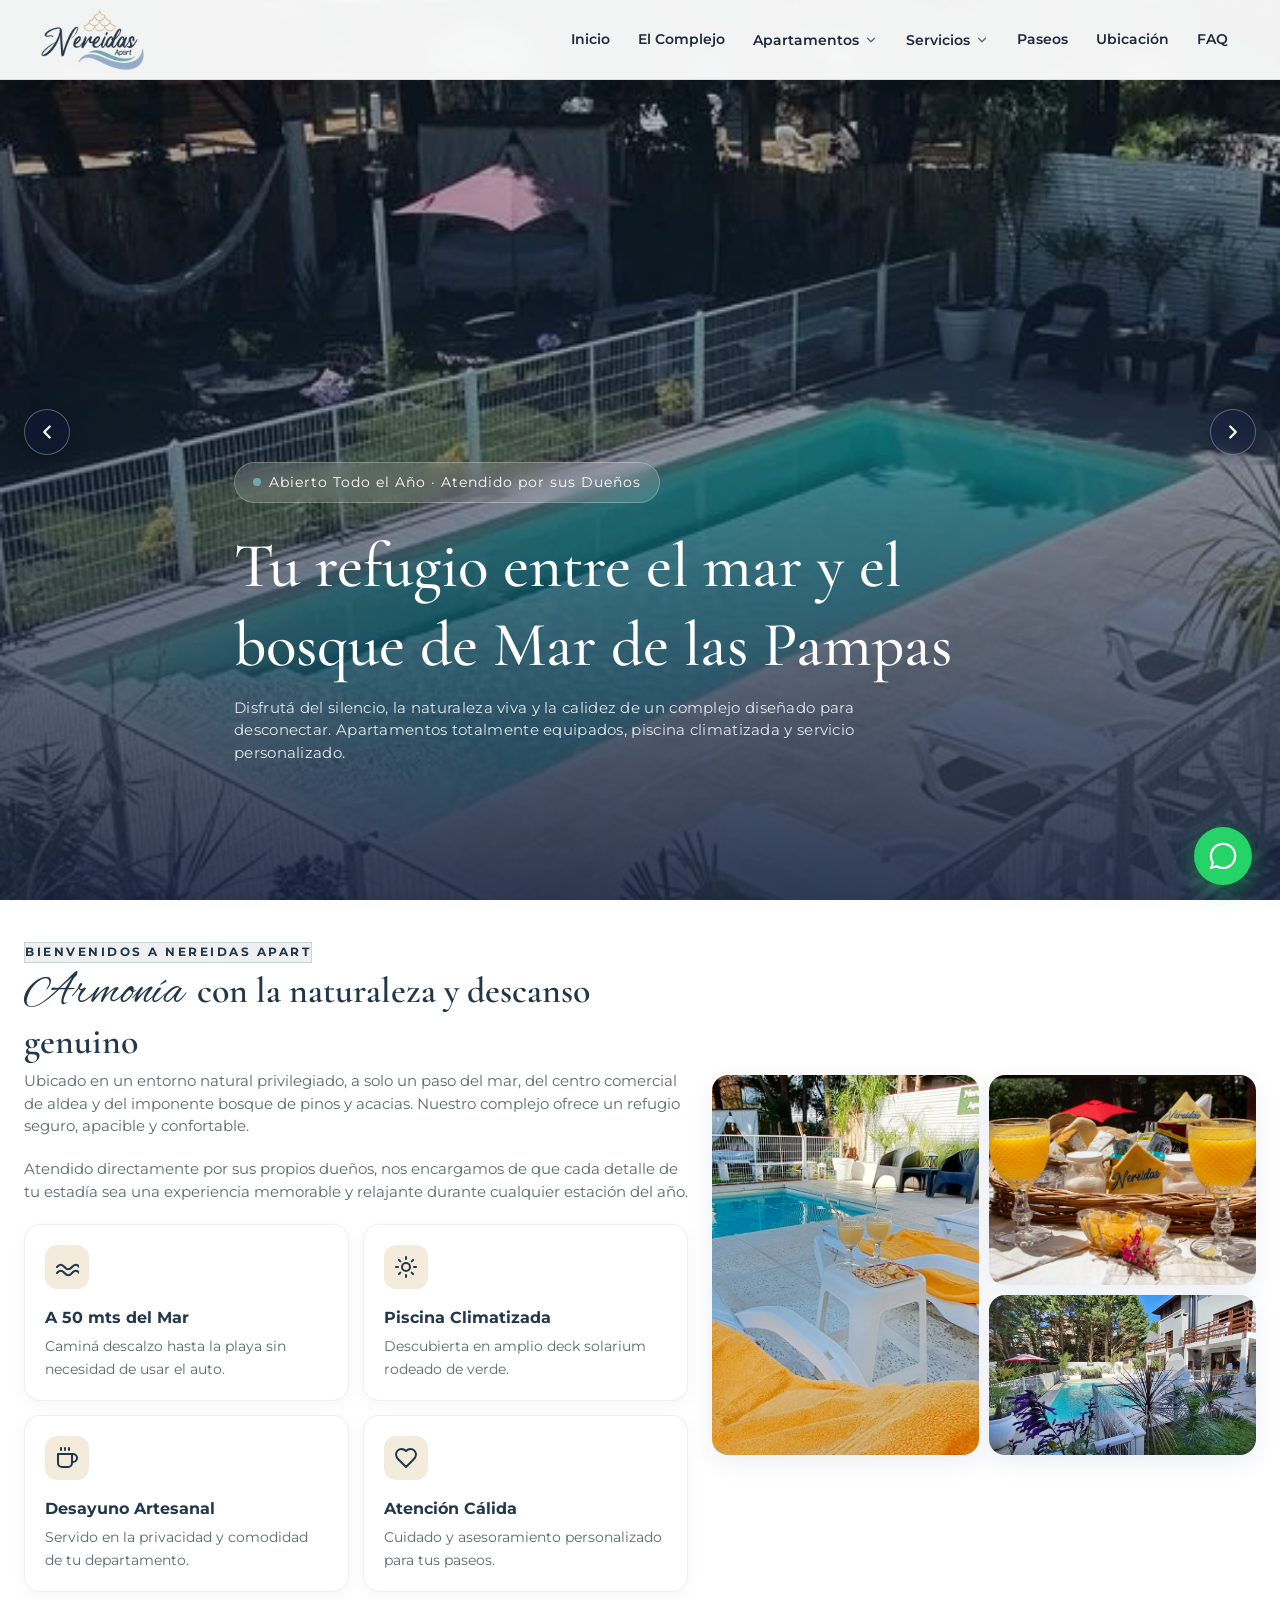
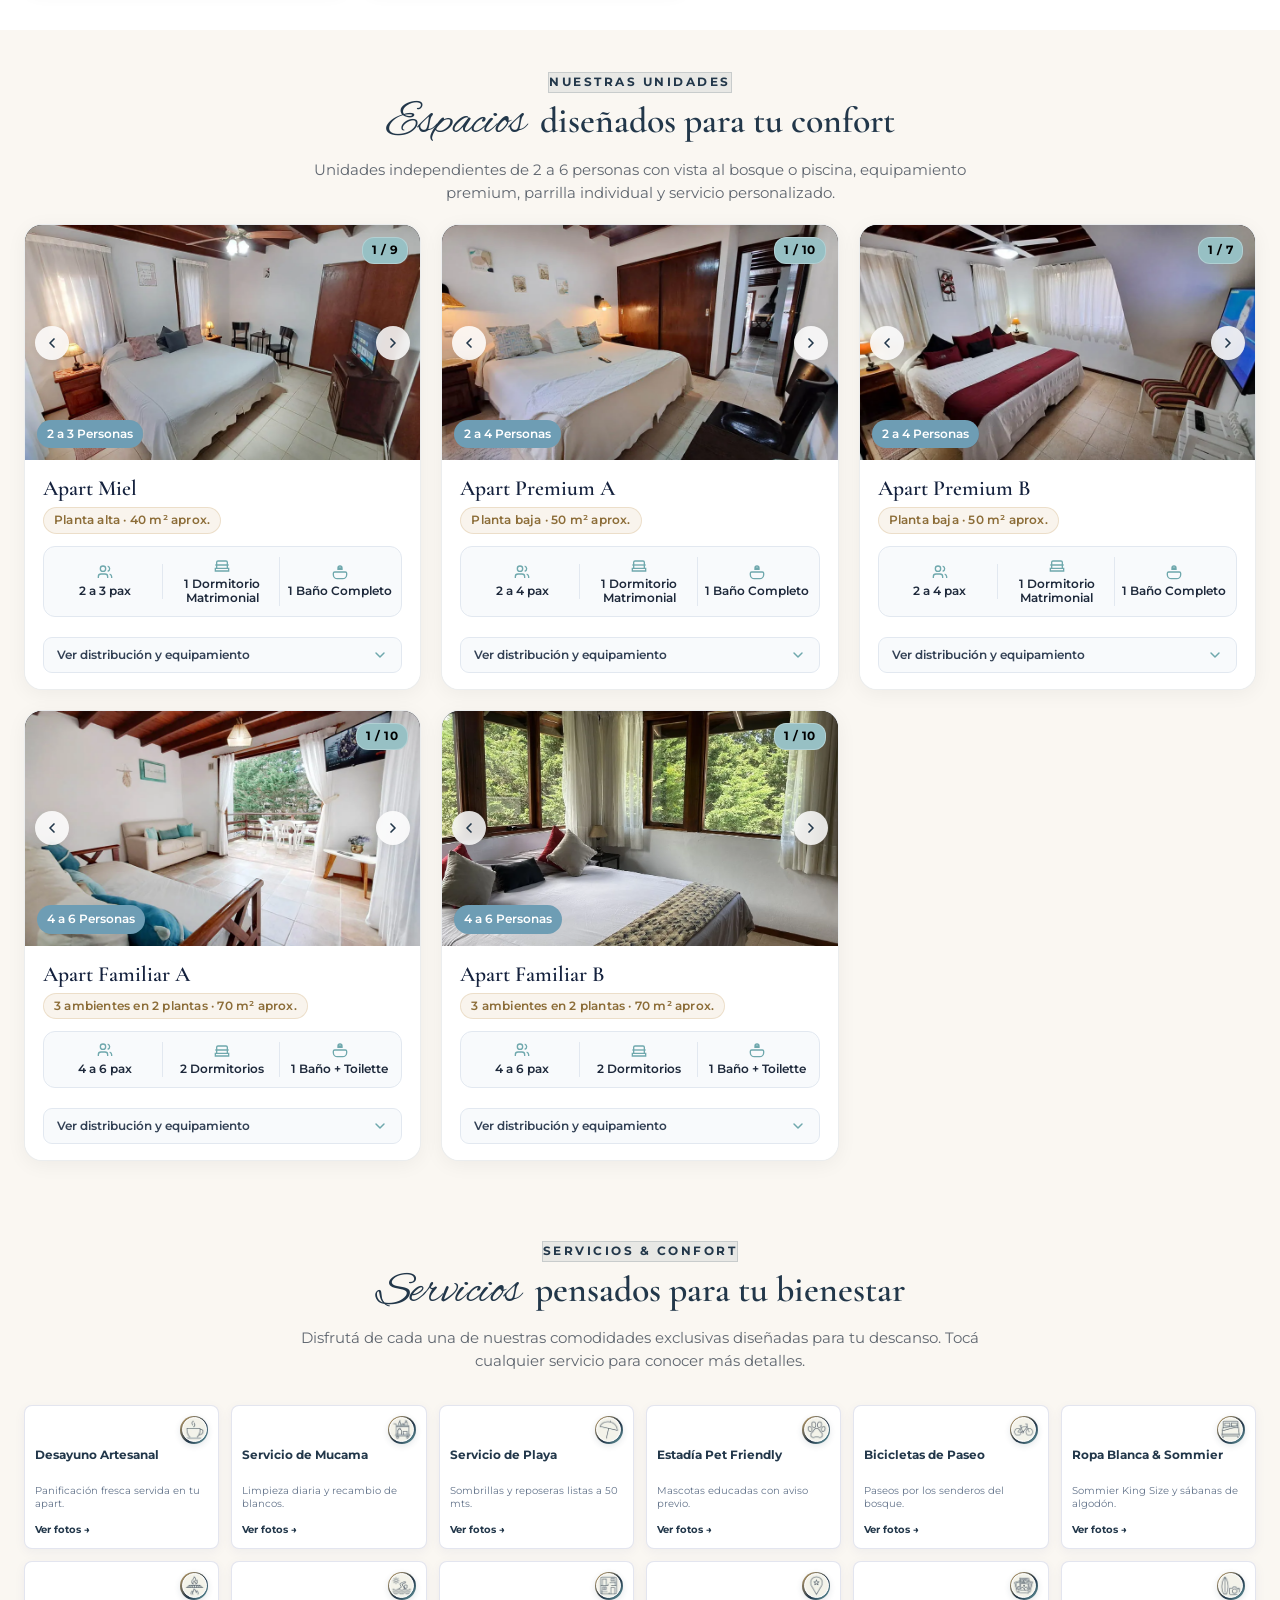
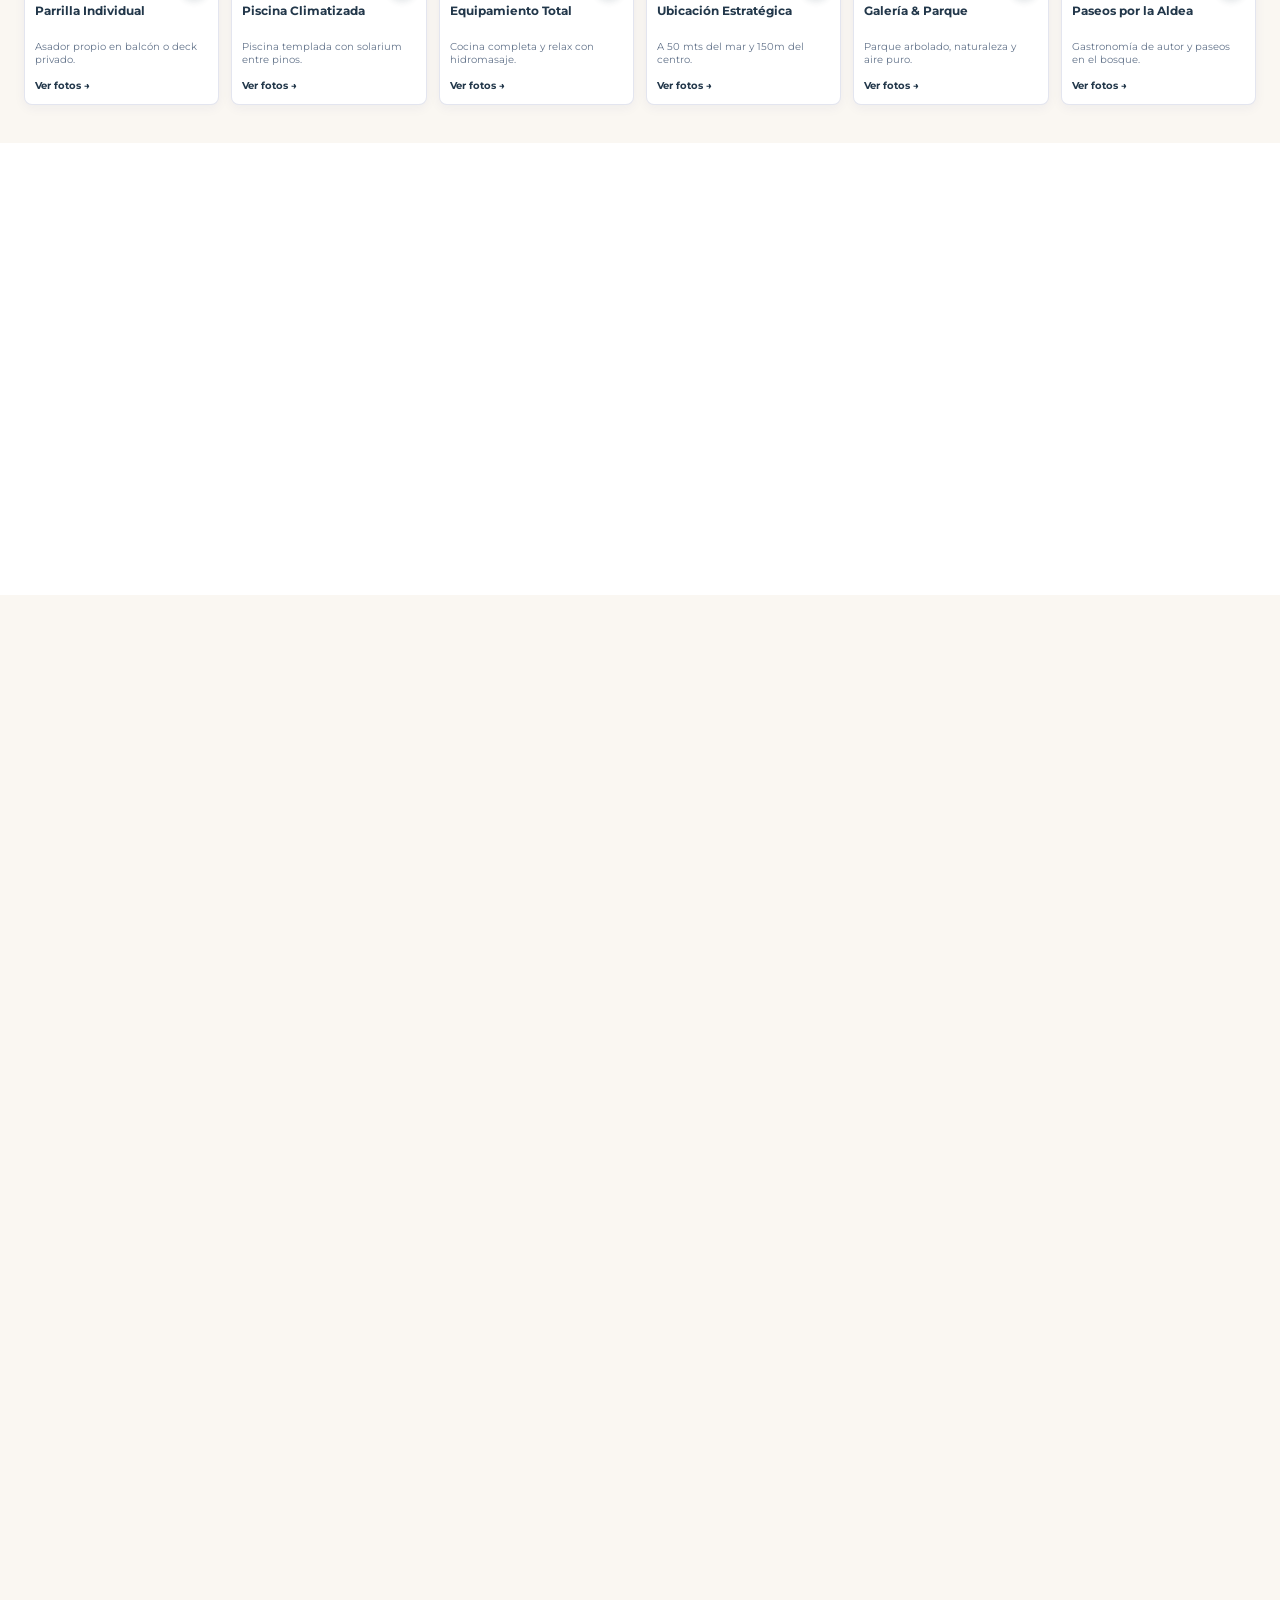
==== index.html @ 66c7343b "feat(hero-mobile): actualizar fotos del slideshow con formato vertical y optimizacion WebP" ====
<!DOCTYPE html>
<html lang="es">
<head>
  <meta charset="UTF-8">
  <meta name="viewport" content="width=device-width, initial-scale=1.0">
  <title>Apart Nereidas — Mar de las Pampas | Bosque, Mar y Relax</title>

  <!-- ═══════════════════════════════════════════════
       SEO TÉCNICO: Canónico & Metadatos Esenciales
       ═══════════════════════════════════════════════ -->
  <link rel="canonical" href="https://apartnereidas.com.ar/">
  <meta name="google-site-verification" content="86c2JOsQZBvdV1vpw8iyPt8wAIwJlJeixSM4OsrAaqk">
  <meta name="description" content="Apart Hotel Nereidas en Mar de las Pampas. 5 unidades boutique con piscina climatizada, desayuno incluido, servicio de playa y estacionamiento propio.">
  <meta name="keywords" content="Apart Nereidas, Mar de las Pampas, apart hotel, vacaciones costa atlántica, alojamiento Mar de las Pampas, piscina climatizada, bosque atlántico, apart boutique, cabañas Mar de las Pampas, apart hotel Buenos Aires, alquiler temporada, Villa Gesell, Pinamar">
  <meta name="robots" content="index, follow, max-image-preview:large, max-snippet:-1, max-video-preview:-1">
  <meta name="author" content="Apart Nereidas">
  <meta name="language" content="es">
  <meta name="revisit-after" content="7 days">
  <meta name="rating" content="general">

  <!-- ═══════════════════════════════════════════════
       GEO / LOCAL SEO: Geolocalización
       ═══════════════════════════════════════════════ -->
  <meta name="geo.region" content="AR-B">
  <meta name="geo.placename" content="Mar de las Pampas, Buenos Aires, Argentina">
  <meta name="geo.position" content="-37.3280622;-57.0206085">
  <meta name="ICBM" content="-37.3280622, -57.0206085">

  <!-- ═══════════════════════════════════════════════
       OPEN GRAPH: Redes Sociales & WhatsApp
       ═══════════════════════════════════════════════ -->
  <meta property="og:type" content="website">
  <meta property="og:locale" content="es_AR">
  <meta property="og:site_name" content="Apart Nereidas">
  <meta property="og:url" content="https://apartnereidas.com.ar/">
  <meta property="og:title" content="Apart Nereidas — Mar de las Pampas | Confort en el Bosque y Mar">
  <meta property="og:description" content="Apart Hotel Nereidas en Mar de las Pampas. 5 unidades boutique con piscina climatizada, desayuno incluido, servicio de playa y estacionamiento propio.">
  <meta property="og:image" content="https://apartnereidas.com.ar/img/og_preview.jpg?v=2">
  <meta property="og:image:secure_url" content="https://apartnereidas.com.ar/img/og_preview.jpg?v=2">
  <meta property="og:image:type" content="image/jpeg">
  <meta property="og:image:width" content="1200">
  <meta property="og:image:height" content="675">
  <meta property="og:image:alt" content="Apart Hotel Nereidas en Mar de las Pampas — 5 unidades boutique con piscina climatizada">
  <meta property="og:phone_number" content="+5492255415282">
  <meta property="og:street_address" content="El Chajá y Querandíes">
  <meta property="og:locality" content="Mar de las Pampas">
  <meta property="og:region" content="Buenos Aires">
  <meta property="og:country_name" content="Argentina">

  <!-- ═══════════════════════════════════════════════
       TWITTER CARDS
       ═══════════════════════════════════════════════ -->
  <meta name="twitter:card" content="summary_large_image">
  <meta name="twitter:site" content="@apartnereidas">
  <meta name="twitter:creator" content="@apartnereidas">
  <meta name="twitter:title" content="Apart Nereidas — Mar de las Pampas">
  <meta name="twitter:description" content="Apart Hotel Nereidas en Mar de las Pampas. 5 unidades boutique con piscina climatizada, desayuno incluido, servicio de playa y estacionamiento propio.">
  <meta name="twitter:image" content="https://apartnereidas.com.ar/img/og_preview.jpg?v=2">
  <meta name="twitter:image:alt" content="Apart Hotel Nereidas en Mar de las Pampas — 5 unidades boutique con piscina climatizada">

  <!-- ═══════════════════════════════════════════════
       FAVICON
       ═══════════════════════════════════════════════ -->
  <link rel="icon" type="image/png" sizes="32x32" href="favicon.png?v=2">
  <link rel="icon" type="image/png" sizes="16x16" href="favicon.png?v=2">
  <link rel="apple-touch-icon" sizes="180x180" href="apple-touch-icon.png?v=2">
  <link rel="shortcut icon" href="favicon.ico?v=2">
  <meta name="theme-color" content="#91ADC8">
  <meta name="msapplication-TileColor" content="#91ADC8">
  <meta name="msapplication-TileImage" content="favicon.png?v=2">

  <!-- ═══════════════════════════════════════════════
       SITEMAP
       ═══════════════════════════════════════════════ -->
  <link rel="sitemap" type="application/xml" href="/sitemap.xml">

  <!-- ═══════════════════════════════════════════════
       PRELOAD LCP: Imágenes críticas por viewport
       ═══════════════════════════════════════════════ -->
  <link rel="preload" as="image" href="nereidas_imagenes/Portada/01-mobile.webp" type="image/webp" fetchpriority="high" media="(max-width: 768px)">
  <link rel="preload" as="image" href="nereidas_imagenes/Portada/01.webp" type="image/webp" fetchpriority="high" media="(min-width: 769px)">

  <!-- ═══════════════════════════════════════════════
       GOOGLE FONTS: Carga asíncrona ultraliviana (pesos esenciales)
       ═══════════════════════════════════════════════ -->
  <link rel="preconnect" href="https://fonts.googleapis.com">
  <link rel="preconnect" href="https://fonts.gstatic.com" crossorigin>
  <link rel="stylesheet" href="https://fonts.googleapis.com/css2?family=Alex+Brush&family=Cormorant+Garamond:wght@600;700&family=Montserrat:wght@400;600;700&display=swap" media="print" onload="this.media='all'">
  <noscript>
    <link rel="stylesheet" href="https://fonts.googleapis.com/css2?family=Alex+Brush&family=Cormorant+Garamond:wght@600;700&family=Montserrat:wght@400;600;700&display=swap">
  </noscript>

  <!-- ═══════════════════════════════════════════════
       CSS PRINCIPAL
       ═══════════════════════════════════════════════ -->
  <link rel="stylesheet" href="css/modern.css?v=6.9">

  <!-- ═══════════════════════════════════════════════
       SCHEMA.ORG JSON-LD #1 — LodgingBusiness (Completo)
       GEO Optimization: entidades ricas para IA
       ═══════════════════════════════════════════════ -->
  <script type="application/ld+json">
  {
    "@context": "https://schema.org",
    "@type": ["LodgingBusiness", "LocalBusiness"],
    "@id": "https://apartnereidas.com.ar/#lodging",
    "name": "Apart Nereidas",
    "alternateName": "Apart Hotel Nereidas Mar de las Pampas",
    "description": "Apart Hotel Nereidas en Mar de las Pampas. 5 unidades boutique con piscina climatizada, desayuno incluido, servicio de playa y estacionamiento propio.",
    "url": "https://apartnereidas.com.ar/",
    "logo": "https://apartnereidas.com.ar/logo-opt.png",
    "image": [
      "https://apartnereidas.com.ar/img/link_preview.jpg",
      "https://apartnereidas.com.ar/nereidas_imagenes/Portada/01.jpg"
    ],
    "telephone": "+54922554152820",
    "priceRange": "$$",
    "currenciesAccepted": "ARS",
    "paymentAccepted": "Efectivo, Transferencia bancaria, Mercado Pago",
    "petsAllowed": true,
    "smokingAllowed": false,
    "numberOfRooms": 5,
    "checkinTime": "T15:00",
    "checkoutTime": "T10:00",
    "starRating": {
      "@type": "Rating",
      "ratingValue": "3"
    },
    "brand": {
      "@type": "Brand",
      "name": "Apart Nereidas"
    },
    "address": {
      "@type": "PostalAddress",
      "streetAddress": "El Chajá y Querandíes",
      "addressLocality": "Mar de las Pampas",
      "addressRegion": "Buenos Aires",
      "postalCode": "B7160",
      "addressCountry": "AR"
    },
    "geo": {
      "@type": "GeoCoordinates",
      "latitude": -37.3280622,
      "longitude": -57.0206085
    },
    "hasMap": "https://maps.app.goo.gl/agkrR1yuJtyzSXsP6",
    "sameAs": [
      "https://maps.app.goo.gl/agkrR1yuJtyzSXsP6",
      "https://www.instagram.com/nereidasapart",
      "https://wa.me/5492255415282"
    ],
    "tourBookingPage": "https://wa.me/5492255415282",
    "openingHoursSpecification": [
      {
        "@type": "OpeningHoursSpecification",
        "dayOfWeek": [
          "Monday", "Tuesday", "Wednesday", "Thursday",
          "Friday", "Saturday", "Sunday"
        ],
        "opens": "08:00",
        "closes": "21:00"
      }
    ],
    "amenityFeature": [
      { "@type": "LocationFeatureSpecification", "name": "Piscina climatizada", "value": true },
      { "@type": "LocationFeatureSpecification", "name": "Desayuno incluido", "value": true },
      { "@type": "LocationFeatureSpecification", "name": "Servicio de playa con reposeras y sombrillas", "value": true },
      { "@type": "LocationFeatureSpecification", "name": "Wi-Fi de alta velocidad", "value": true },
      { "@type": "LocationFeatureSpecification", "name": "Parrilla individual por unidad", "value": true },
      { "@type": "LocationFeatureSpecification", "name": "Estacionamiento propio gratuito", "value": true },
      { "@type": "LocationFeatureSpecification", "name": "Alquiler de bicicletas", "value": true },
      { "@type": "LocationFeatureSpecification", "name": "Ropa de blanco incluida", "value": true },
      { "@type": "LocationFeatureSpecification", "name": "Mascotas permitidas bajo consulta", "value": true },
      { "@type": "LocationFeatureSpecification", "name": "Atendido por sus dueños", "value": true },
      { "@type": "LocationFeatureSpecification", "name": "Abierto todo el año", "value": true }
    ],
    "containsPlace": [
      {
        "@type": "Accommodation",
        "name": "Unidad Apart Nereidas",
        "description": "Unidad boutique completamente equipada con cocina, living, dormitorio y parrilla individual. Incluye desayuno y ropa de blanco.",
        "numberOfRooms": 1,
        "petsAllowed": true,
        "amenityFeature": [
          { "@type": "LocationFeatureSpecification", "name": "Cocina equipada", "value": true },
          { "@type": "LocationFeatureSpecification", "name": "Parrilla individual", "value": true },
          { "@type": "LocationFeatureSpecification", "name": "Ropa de blanco incluida", "value": true },
          { "@type": "LocationFeatureSpecification", "name": "Wi-Fi", "value": true }
        ]
      }
    ],
    "location": {
      "@type": "Place",
      "name": "Mar de las Pampas",
      "description": "Localidad balnearia de la costa atlántica bonaerense, ubicada entre Villa Gesell y Mar Azul, famosa por su bosque atlántico, dunas y playas tranquilas.",
      "geo": {
        "@type": "GeoCoordinates",
        "latitude": -37.327,
        "longitude": -57.018
      },
      "containedInPlace": {
        "@type": "AdministrativeArea",
        "name": "Partido de Villa Gesell",
        "containedInPlace": {
          "@type": "AdministrativeArea",
          "name": "Provincia de Buenos Aires",
          "containedInPlace": {
            "@type": "Country",
            "name": "Argentina"
          }
        }
      }
    }
  }
  </script>

  <!-- ═══════════════════════════════════════════════
       SCHEMA.ORG JSON-LD #2 — FAQPage
       GEO Optimization: preguntas reales de turistas argentinos
       ═══════════════════════════════════════════════ -->
  <script type="application/ld+json">
  {
    "@context": "https://schema.org",
    "@type": "FAQPage",
    "mainEntity": [
      {
        "@type": "Question",
        "name": "¿Dónde está ubicado Apart Nereidas?",
        "acceptedAnswer": {
          "@type": "Answer",
          "text": "Apart Nereidas está ubicado en El Chajá y Querandíes, en Mar de las Pampas, Buenos Aires, Argentina (CP B7160). Se encuentra a solo 100 metros del mar, rodeado del bosque atlántico característico de la zona. Mar de las Pampas está a aproximadamente 370 km de Buenos Aires, entre Villa Gesell y Mar Azul sobre la costa atlántica bonaerense."
        }
      },
      {
        "@type": "Question",
        "name": "¿Apart Nereidas tiene piscina climatizada?",
        "acceptedAnswer": {
          "@type": "Answer",
          "text": "Sí, Apart Nereidas cuenta con piscina climatizada disponible para todos los huéspedes. Al estar climatizada, puede usarse durante todo el año, incluso en temporada baja, lo que la convierte en una de las principales ventajas del complejo frente a otros alojamientos de Mar de las Pampas."
        }
      },
      {
        "@type": "Question",
        "name": "¿Se aceptan mascotas en Apart Nereidas?",
        "acceptedAnswer": {
          "@type": "Answer",
          "text": "Sí, Apart Nereidas acepta mascotas bajo consulta previa. Se recomienda avisar al momento de la reserva para verificar disponibilidad y condiciones. Contáctenos por WhatsApp al +54 9 2255 41-5282 para coordinar la estadía con su mascota."
        }
      },
      {
        "@type": "Question",
        "name": "¿Cómo se reserva en Apart Nereidas?",
        "acceptedAnswer": {
          "@type": "Answer",
          "text": "Podés reservar directamente por WhatsApp al +54 9 2255 41-5282. Al tratarse de un apart hotel atendido por sus propios dueños, la reserva es personalizada y directa, sin intermediarios. Habitualmente se solicita una seña para confirmar la reserva, con el saldo a abonar al momento del check-in."
        }
      },
      {
        "@type": "Question",
        "name": "¿Apart Nereidas está abierto todo el año?",
        "acceptedAnswer": {
          "@type": "Answer",
          "text": "Sí, Apart Nereidas permanece abierto durante todo el año. Tanto en temporada alta de verano (diciembre a marzo) como en temporada baja, ofrecemos disponibilidad completa con todos los servicios incluidos, lo que lo convierte en una opción ideal para escapadas de fin de semana largo, Semana Santa o vacaciones de invierno."
        }
      },
      {
        "@type": "Question",
        "name": "¿Qué incluye la tarifa en Apart Nereidas?",
        "acceptedAnswer": {
          "@type": "Answer",
          "text": "La tarifa incluye: desayuno diario para todos los huéspedes, uso de la piscina climatizada, servicio de playa con reposeras y sombrillas (a 100m), estacionamiento propio, ropa de blanco (sábanas y toallas), Wi-Fi de alta velocidad y parrilla individual por unidad. Los departamentos están completamente equipados con cocina para que puedas preparar tus propias comidas."
        }
      },
      {
        "@type": "Question",
        "name": "¿Cuál es el horario de check-in y check-out en Apart Nereidas?",
        "acceptedAnswer": {
          "@type": "Answer",
          "text": "El check-in en Apart Nereidas es a partir de las 15:00 hs. El check-out es hasta las 10:00 hs. Para horarios especiales o early check-in/late check-out, consultar disponibilidad directamente con los propietarios por WhatsApp al +54 9 2255 41-5282."
        }
      },
      {
        "@type": "Question",
        "name": "¿Qué actividades se pueden hacer cerca de Apart Nereidas?",
        "acceptedAnswer": {
          "@type": "Answer",
          "text": "Mar de las Pampas ofrece una amplia variedad de actividades: caminatas por senderos del bosque atlántico, paseos en bicicleta (disponibles en alquiler en el apart), surf y actividades de playa, visitas a las localidades vecinas de Villa Gesell, Mar Azul y Pinamar. También hay restaurantes, bares y opciones de spa en la zona. El apart ofrece servicio de playa a solo 100 metros con reposeras y sombrillas incluidas."
        }
      }
    ]
  }
  </script>

  <!-- ═══════════════════════════════════════════════
       SCHEMA.ORG JSON-LD #3 — WebSite con SearchAction
       ═══════════════════════════════════════════════ -->
  <script type="application/ld+json">
  {
    "@context": "https://schema.org",
    "@type": "WebSite",
    "@id": "https://apartnereidas.com.ar/#website",
    "name": "Apart Nereidas",
    "url": "https://apartnereidas.com.ar/",
    "description": "Sitio oficial de Apart Nereidas, apart hotel boutique en Mar de las Pampas, Costa Atlántica Bonaerense, Argentina.",
    "inLanguage": "es-AR",
    "publisher": {
      "@type": "Organization",
      "name": "Apart Nereidas",
      "url": "https://apartnereidas.com.ar/",
      "logo": {
        "@type": "ImageObject",
        "url": "https://apartnereidas.com.ar/logo-opt.png",
        "width": 300,
        "height": 100
      },
      "contactPoint": {
        "@type": "ContactPoint",
        "telephone": "+54922554152820",
        "contactType": "reservations",
        "availableLanguage": "Spanish",
        "contactOption": "TollFree",
        "areaServed": "AR"
      }
    }
  }
  </script>

  <!-- ═══════════════════════════════════════════════
       SCHEMA.ORG JSON-LD #4 — BreadcrumbList
       ═══════════════════════════════════════════════ -->
  <script type="application/ld+json">
  {
    "@context": "https://schema.org",
    "@type": "BreadcrumbList",
    "itemListElement": [
      {
        "@type": "ListItem",
        "position": 1,
        "name": "Inicio",
        "item": "https://apartnereidas.com.ar/"
      },
      {
        "@type": "ListItem",
        "position": 2,
        "name": "Mar de las Pampas",
        "item": "https://apartnereidas.com.ar/#ubicacion"
      },
      {
        "@type": "ListItem",
        "position": 3,
        "name": "Apart Nereidas",
        "item": "https://apartnereidas.com.ar/#apart"
      }
    ]
  }
  </script>
</head>
<body>

  <!-- Marco General Desktop -->
  <div class="site-wrapper">

    <!-- ======================================================================
         HEADER Y NAVEGACIÓN PRINCIPAL
         ====================================================================== -->
    <header class="header pxnav-nereidas" role="banner" id="mainHeader">
      <div class="pxnav__inner">
        
        <!-- Logos Duales (Iso vs Full) -->
        <div class="pxnav__logo-group">
          <a href="#inicio" class="pxnav__logo" aria-label="Apart Nereidas - Inicio">
            <div class="pxnav__logo--iso" title="Apart Nereidas">N</div>
            <picture class="pxnav__logo--full">
              <source srcset="logo.webp" type="image/webp">
              <img src="logo-opt.png" alt="Apart Nereidas" width="105" height="64" style="height: 64px; max-height: 64px; width: auto; object-fit: contain;">
            </picture>
          </a>
        </div>

        <!-- Desktop Nav con Labels Duales y Chevrons -->
        <nav class="pxnav__nav" role="navigation" aria-label="Navegación principal">
          <a href="#inicio" class="pxnav__item" onclick="if(window.closeAllPxDrops) window.closeAllPxDrops();">
            <span class="pxnav__lab-l">Inicio</span>
          </a>

          <a href="#concepto" class="pxnav__item" onclick="if(window.closeAllPxDrops) window.closeAllPxDrops();">
            <span class="pxnav__lab-l">El Complejo</span>
            <span class="pxnav__lab-s">Complejo</span>
          </a>

          <!-- Botón Desplegable 1: Apartamentos -->
          <button type="button" class="pxnav__item pxnav__item--btn" data-pxnav-menu="apartamentos" aria-expanded="false" aria-haspopup="true">
            <span class="pxnav__lab-l">Apartamentos</span>
            <span class="pxnav__lab-s">Aparts</span>
            <svg class="pxnav__chev" viewBox="0 0 24 24" fill="none" stroke="currentColor" stroke-width="2.2" stroke-linecap="round" stroke-linejoin="round" aria-hidden="true"><path d="m6 9 6 6 6-6"/></svg>
          </button>

          <!-- Botón Desplegable 2: Servicios -->
          <button type="button" class="pxnav__item pxnav__item--btn" data-pxnav-menu="servicios" aria-expanded="false" aria-haspopup="true">
            <span class="pxnav__lab-l">Servicios</span>
            <span class="pxnav__lab-s">Servicios</span>
            <svg class="pxnav__chev" viewBox="0 0 24 24" fill="none" stroke="currentColor" stroke-width="2.2" stroke-linecap="round" stroke-linejoin="round" aria-hidden="true"><path d="m6 9 6 6 6-6"/></svg>
          </button>

          <a href="#atracciones" class="pxnav__item" onclick="if(window.closeAllPxDrops) window.closeAllPxDrops();">
            <span class="pxnav__lab-l">Paseos</span>
          </a>

          <a href="#ubicacion" class="pxnav__item" onclick="if(window.closeAllPxDrops) window.closeAllPxDrops();">
            <span class="pxnav__lab-l">Ubicación</span>
          </a>

          <a href="#faq" class="pxnav__item" onclick="if(window.closeAllPxDrops) window.closeAllPxDrops();">
            <span class="pxnav__lab-l">FAQ</span>
          </a>
        </nav>



        <!-- Mobile Toggle Button -->
        <button class="mobile-toggle pxnav__burger" aria-label="Abrir menú de navegación" aria-expanded="false" aria-controls="mobile-drawer">
          <span></span>
          <span></span>
          <span></span>
        </button>

      </div>

      <!-- Megamenús Desplegables Flotantes -->
      <div class="pxnav-drops" id="pxNavDrops">
        
        <!-- Panel 1: Apartamentos (Fichas de las 5 Unidades Disponibles) -->
        <div class="pxnav-drop" data-pxnav-panel="apartamentos">
          <div class="pxpanel">
            
            <div class="pxunits-wrap">
              <div class="pxunits-header">
                <span class="pxunits-title">Nuestras 5 Unidades Disponibles</span>
                <span class="pxunits-badge-count">5 Unidades Exclusivas</span>
              </div>

              <!-- Grilla de las 5 Unidades -->
              <div class="pxunits-grid">
                
                <!-- 1. Apart Miel -->
                <a href="#apartamentos" class="pxunit-card" onclick="if(window.closeAllPxDrops) window.closeAllPxDrops();">
                  <div class="pxunit-thumb">
                    <img src="nereidas_imagenes/Apart_Miel/08_1725739803_66dcb31be0abd-thumb.webp" alt="Apart Miel" loading="lazy" width="200" height="135">
                    <span class="pxunit-capacity">2 Personas</span>
                  </div>
                  <div class="pxunit-body">
                    <span class="pxunit-ttl">Apart Miel</span>
                    <span class="pxunit-features">Suite Romántica · Sommier King · Hidromasaje · Deck privado.</span>
                    <span class="pxunit-link">Ver ficha →</span>
                  </div>
                </a>

                <!-- 2. Apart Premium A -->
                <a href="#apartamentos" class="pxunit-card" onclick="if(window.closeAllPxDrops) window.closeAllPxDrops();">
                  <div class="pxunit-thumb">
                    <img src="nereidas_imagenes/Apart_Premium_A/06_1725739862_66dcb356ccee8-thumb.webp" alt="Apart Premium A" loading="lazy" width="200" height="135">
                    <span class="pxunit-capacity">2 a 4 Pax</span>
                  </div>
                  <div class="pxunit-body">
                    <span class="pxunit-ttl">Apart Premium A</span>
                    <span class="pxunit-features">Balcón Terraza con Parrilla · Vista al Bosque · Sommier Queen.</span>
                    <span class="pxunit-link">Ver ficha →</span>
                  </div>
                </a>

                <!-- 3. Apart Premium B -->
                <a href="#apartamentos" class="pxunit-card" onclick="if(window.closeAllPxDrops) window.closeAllPxDrops();">
                  <div class="pxunit-thumb">
                    <img src="nereidas_imagenes/Apart_Premium_B/b4adeece-a0d2-4ea7-8a0e-034e719cb86f_1726508996_66e86fc43031c-thumb.webp" alt="Apart Premium B" loading="lazy" width="200" height="135">
                    <span class="pxunit-capacity">2 a 4 Pax</span>
                  </div>
                  <div class="pxunit-body">
                    <span class="pxunit-ttl">Apart Premium B</span>
                    <span class="pxunit-features">Ambientes luminosos · Deck individual · Hidromasaje · Confort.</span>
                    <span class="pxunit-link">Ver ficha →</span>
                  </div>
                </a>

                <!-- 4. Apart Familiar A -->
                <a href="#apartamentos" class="pxunit-card" onclick="if(window.closeAllPxDrops) window.closeAllPxDrops();">
                  <div class="pxunit-thumb">
                    <img src="nereidas_imagenes/Apart_Familiar_A/07_1725894759_66df10678a510-thumb.webp" alt="Apart Familiar A" loading="lazy" width="200" height="135">
                    <span class="pxunit-capacity">4 a 6 Pax</span>
                  </div>
                  <div class="pxunit-body">
                    <span class="pxunit-ttl">Apart Familiar A</span>
                    <span class="pxunit-features">2 Plantas · Parrilla individual · 2 Baños completos · Amplio living.</span>
                    <span class="pxunit-link">Ver ficha →</span>
                  </div>
                </a>

                <!-- 5. Apart Familiar B -->
                <a href="#apartamentos" class="pxunit-card" onclick="if(window.closeAllPxDrops) window.closeAllPxDrops();">
                  <div class="pxunit-thumb">
                    <img src="nereidas_imagenes/Apart_Familiar_B/IMG_7826_1725926090_66df8aca69952-thumb.webp" alt="Apart Familiar B" loading="lazy" width="200" height="135">
                    <span class="pxunit-capacity">4 a 6 Pax</span>
                  </div>
                  <div class="pxunit-body">
                    <span class="pxunit-ttl">Apart Familiar B</span>
                    <span class="pxunit-features">Gran unidad familiar · Parque integrado · Parrilla propia · Confort.</span>
                    <span class="pxunit-link">Ver ficha →</span>
                  </div>
                </a>

              </div>
            </div>

            <!-- Fin Grilla de Unidades -->
          </div>
        </div>

                <!-- Panel 2: Servicios (8 Fichas por Fila - Sin Fotos en Tarjetas - Clic Abre Pop-up con Fotos) -->
        <div class="pxnav-drop" data-pxnav-panel="servicios">
          <div class="pxpanel">
            
            <div class="pxservices-wrap">
              <div class="pxservices-header">
                <div style="display: flex; align-items: center; gap: 10px;">
                  <span class="pxservices-title">Servicios &amp; Experiencias</span>
                  <span class="pxservices-badge-count">12 Servicios Exclusivos</span>
                </div>
                <a href="#servicios" class="pxband__go" onclick="if(window.closeAllPxDrops) window.closeAllPxDrops();" style="display: inline-flex; align-items: center; gap: 4px; font-size: 0.72rem; font-weight: 700; color: var(--turquesa-dark); text-decoration: none;">
                  Ver sección en web ↓
                </a>
              </div>

                            <!-- Grilla de 8 Fichas por Fila (2 Filas x 8 Columnas, con Iconos Miniatura de la Sección) -->
              <div class="pxservices-grid">
                <!-- 1. Desayuno Artesanal -->
                <a href="#servicios" class="pxservice-card" onclick="if(window.closeAllPxDrops) window.closeAllPxDrops(); if(typeof openWebStory==='function') openWebStory(0);" title="Ver fotos de Desayuno Artesanal">
                  <div class="pxservice-card-head">
                    <div class="pxservice-mini-ring">
                      <div class="pxservice-mini-avatar">
                        <img src="img/highlights/01_desayuno.webp" alt="Desayuno Artesanal" width="28" height="28" loading="lazy">
                      </div>
                    </div>
                  </div>
                  <div class="pxservice-body">
                    <span class="pxservice-ttl">Desayuno Artesanal</span>
                    <span class="pxservice-desc">Panificación fresca servida en tu apart.</span>
                    <span class="pxservice-link">Ver fotos →</span>
                  </div>
                </a>

                <!-- 2. Servicio de Mucama -->
                <a href="#servicios" class="pxservice-card" onclick="if(window.closeAllPxDrops) window.closeAllPxDrops(); if(typeof openWebStory==='function') openWebStory(1);" title="Ver fotos de Servicio de Mucama">
                  <div class="pxservice-card-head">
                    <div class="pxservice-mini-ring">
                      <div class="pxservice-mini-avatar">
                        <img src="img/highlights/03_limpieza.webp" alt="Servicio de Mucama" width="28" height="28" loading="lazy">
                      </div>
                    </div>
                  </div>
                  <div class="pxservice-body">
                    <span class="pxservice-ttl">Servicio de Mucama</span>
                    <span class="pxservice-desc">Limpieza diaria y recambio de blancos.</span>
                    <span class="pxservice-link">Ver fotos →</span>
                  </div>
                </a>

                <!-- 3. Servicio de Playa -->
                <a href="#servicios" class="pxservice-card" onclick="if(window.closeAllPxDrops) window.closeAllPxDrops(); if(typeof openWebStory==='function') openWebStory(2);" title="Ver fotos de Servicio de Playa">
                  <div class="pxservice-card-head">
                    <div class="pxservice-mini-ring">
                      <div class="pxservice-mini-avatar">
                        <img src="img/highlights/04_sombrillas.webp" alt="Servicio de Playa" width="28" height="28" loading="lazy">
                      </div>
                    </div>
                  </div>
                  <div class="pxservice-body">
                    <span class="pxservice-ttl">Servicio de Playa</span>
                    <span class="pxservice-desc">Sombrillas y reposeras listas a 50 mts.</span>
                    <span class="pxservice-link">Ver fotos →</span>
                  </div>
                </a>

                <!-- 4. Estadía Pet Friendly -->
                <a href="#servicios" class="pxservice-card" onclick="if(window.closeAllPxDrops) window.closeAllPxDrops(); if(typeof openWebStory==='function') openWebStory(3);" title="Ver fotos de Estadía Pet Friendly">
                  <div class="pxservice-card-head">
                    <div class="pxservice-mini-ring">
                      <div class="pxservice-mini-avatar">
                        <img src="img/highlights/05_mascotas.webp" alt="Estadía Pet Friendly" width="28" height="28" loading="lazy">
                      </div>
                    </div>
                  </div>
                  <div class="pxservice-body">
                    <span class="pxservice-ttl">Estadía Pet Friendly</span>
                    <span class="pxservice-desc">Mascotas educadas con aviso previo.</span>
                    <span class="pxservice-link">Ver fotos →</span>
                  </div>
                </a>

                <!-- 5. Bicicletas de Paseo -->
                <a href="#servicios" class="pxservice-card" onclick="if(window.closeAllPxDrops) window.closeAllPxDrops(); if(typeof openWebStory==='function') openWebStory(4);" title="Ver fotos de Bicicletas de Paseo">
                  <div class="pxservice-card-head">
                    <div class="pxservice-mini-ring">
                      <div class="pxservice-mini-avatar">
                        <img src="img/highlights/06_bicicletas.webp" alt="Bicicletas de Paseo" width="28" height="28" loading="lazy">
                      </div>
                    </div>
                  </div>
                  <div class="pxservice-body">
                    <span class="pxservice-ttl">Bicicletas de Paseo</span>
                    <span class="pxservice-desc">Paseos por los senderos del bosque.</span>
                    <span class="pxservice-link">Ver fotos →</span>
                  </div>
                </a>

                <!-- 6. Ropa Blanca & Sommier -->
                <a href="#servicios" class="pxservice-card" onclick="if(window.closeAllPxDrops) window.closeAllPxDrops(); if(typeof openWebStory==='function') openWebStory(5);" title="Ver fotos de Ropa Blanca & Sommier">
                  <div class="pxservice-card-head">
                    <div class="pxservice-mini-ring">
                      <div class="pxservice-mini-avatar">
                        <img src="img/highlights/07_ropa_de_cama.webp" alt="Ropa Blanca & Sommier" width="28" height="28" loading="lazy">
                      </div>
                    </div>
                  </div>
                  <div class="pxservice-body">
                    <span class="pxservice-ttl">Ropa Blanca & Sommier</span>
                    <span class="pxservice-desc">Sommier King Size y sábanas de algodón.</span>
                    <span class="pxservice-link">Ver fotos →</span>
                  </div>
                </a>

                <!-- 7. Parrilla Individual -->
                <a href="#servicios" class="pxservice-card" onclick="if(window.closeAllPxDrops) window.closeAllPxDrops(); if(typeof openWebStory==='function') openWebStory(6);" title="Ver fotos de Parrilla Individual">
                  <div class="pxservice-card-head">
                    <div class="pxservice-mini-ring">
                      <div class="pxservice-mini-avatar">
                        <img src="img/highlights/08_parrilla.webp" alt="Parrilla Individual" width="28" height="28" loading="lazy">
                      </div>
                    </div>
                  </div>
                  <div class="pxservice-body">
                    <span class="pxservice-ttl">Parrilla Individual</span>
                    <span class="pxservice-desc">Asador propio en balcón o deck privado.</span>
                    <span class="pxservice-link">Ver fotos →</span>
                  </div>
                </a>

                <!-- 8. Piscina Climatizada -->
                <a href="#servicios" class="pxservice-card" onclick="if(window.closeAllPxDrops) window.closeAllPxDrops(); if(typeof openWebStory==='function') openWebStory(7);" title="Ver fotos de Piscina Climatizada">
                  <div class="pxservice-card-head">
                    <div class="pxservice-mini-ring">
                      <div class="pxservice-mini-avatar">
                        <img src="img/highlights/09_piscina.webp" alt="Piscina Climatizada" width="28" height="28" loading="lazy">
                      </div>
                    </div>
                  </div>
                  <div class="pxservice-body">
                    <span class="pxservice-ttl">Piscina Climatizada</span>
                    <span class="pxservice-desc">Piscina templada con solarium entre pinos.</span>
                    <span class="pxservice-link">Ver fotos →</span>
                  </div>
                </a>

                <!-- 9. Equipamiento Total -->
                <a href="#servicios" class="pxservice-card" onclick="if(window.closeAllPxDrops) window.closeAllPxDrops(); if(typeof openWebStory==='function') openWebStory(8);" title="Ver fotos de Equipamiento Total">
                  <div class="pxservice-card-head">
                    <div class="pxservice-mini-ring">
                      <div class="pxservice-mini-avatar">
                        <img src="img/highlights/10_habitaciones.webp" alt="Equipamiento Total" width="28" height="28" loading="lazy">
                      </div>
                    </div>
                  </div>
                  <div class="pxservice-body">
                    <span class="pxservice-ttl">Equipamiento Total</span>
                    <span class="pxservice-desc">Cocina completa y relax con hidromasaje.</span>
                    <span class="pxservice-link">Ver fotos →</span>
                  </div>
                </a>

                <!-- 10. Ubicación Estratégica -->
                <a href="#servicios" class="pxservice-card" onclick="if(window.closeAllPxDrops) window.closeAllPxDrops(); if(typeof openWebStory==='function') openWebStory(9);" title="Ver fotos de Ubicación Estratégica">
                  <div class="pxservice-card-head">
                    <div class="pxservice-mini-ring">
                      <div class="pxservice-mini-avatar">
                        <img src="img/highlights/11_ubicacion.webp" alt="Ubicación Estratégica" width="28" height="28" loading="lazy">
                      </div>
                    </div>
                  </div>
                  <div class="pxservice-body">
                    <span class="pxservice-ttl">Ubicación Estratégica</span>
                    <span class="pxservice-desc">A 50 mts del mar y 150m del centro.</span>
                    <span class="pxservice-link">Ver fotos →</span>
                  </div>
                </a>

                <!-- 11. Galería & Parque -->
                <a href="#servicios" class="pxservice-card" onclick="if(window.closeAllPxDrops) window.closeAllPxDrops(); if(typeof openWebStory==='function') openWebStory(10);" title="Ver fotos de Galería & Parque">
                  <div class="pxservice-card-head">
                    <div class="pxservice-mini-ring">
                      <div class="pxservice-mini-avatar">
                        <img src="img/highlights/12_galeria.webp" alt="Galería & Parque" width="28" height="28" loading="lazy">
                      </div>
                    </div>
                  </div>
                  <div class="pxservice-body">
                    <span class="pxservice-ttl">Galería & Parque</span>
                    <span class="pxservice-desc">Parque arbolado, naturaleza y aire puro.</span>
                    <span class="pxservice-link">Ver fotos →</span>
                  </div>
                </a>

                <!-- 12. Paseos por la Aldea -->
                <a href="#servicios" class="pxservice-card" onclick="if(window.closeAllPxDrops) window.closeAllPxDrops(); if(typeof openWebStory==='function') openWebStory(11);" title="Ver fotos de Paseos por la Aldea">
                  <div class="pxservice-card-head">
                    <div class="pxservice-mini-ring">
                      <div class="pxservice-mini-avatar">
                        <img src="img/highlights/15_actividades.webp" alt="Paseos por la Aldea" width="28" height="28" loading="lazy">
                      </div>
                    </div>
                  </div>
                  <div class="pxservice-body">
                    <span class="pxservice-ttl">Paseos por la Aldea</span>
                    <span class="pxservice-desc">Gastronomía de autor y paseos en el bosque.</span>
                    <span class="pxservice-link">Ver fotos →</span>
                  </div>
                </a>
              </div>

          </div>
        </div>
      </div>
    </header>

    <!-- Mobile Drawer Menu (Offcanvas en #22374A) -->
    <div class="mobile-backdrop" aria-hidden="true"></div>
    <aside class="mobile-drawer" id="mobile-drawer" aria-label="Menú móvil">
      <div>
        <div class="drawer-header">
          <picture>
            <source srcset="img/logo_drawer.webp?v=6.8" type="image/webp">
            <img src="img/logo_drawer-opt.png?v=6.8" alt="Apart Nereidas" class="drawer-logo-img" width="168" height="100" loading="lazy">
          </picture>
          <button class="drawer-close" aria-label="Cerrar menú">&times;</button>
        </div>

        <nav class="drawer-menu">
          <a href="#inicio">Inicio</a>
          <a href="#concepto">El Complejo</a>
          <a href="#apartamentos">Apartamentos</a>
          <a href="#servicios">Servicios</a>
          <a href="#atracciones">Paseos</a>
          <a href="#ubicacion">Ubicación</a>
          <a href="#faq">FAQ</a>
        </nav>

      </div>

      <div class="drawer-footer">
        <div class="drawer-social-row" aria-label="Canales de contacto y redes sociales">
          <a href="https://wa.me/5492255415282?text=Hola%20Apart%20Nereidas,%20quisiera%20consultar%20por%20disponibilidad" target="_blank" rel="noopener" class="drawer-social-btn btn-wa" aria-label="WhatsApp Oficial de Apart Nereidas" title="WhatsApp">
            <svg viewBox="0 0 24 24" width="22" height="22" fill="currentColor"><path d="M12.04 2C6.58 2 2.13 6.45 2.13 11.91C2.13 13.66 2.59 15.36 3.45 16.86L2.05 22L7.3 20.62C8.75 21.41 10.38 21.83 12.04 21.83C17.5 21.83 21.95 17.38 21.95 11.92C21.95 9.27 20.92 6.78 19.05 4.91C17.18 3.03 14.69 2 12.04 2M12.05 3.67C14.25 3.67 16.31 4.53 17.87 6.09C19.42 7.65 20.28 9.72 20.28 11.92C20.28 16.46 16.58 20.15 12.04 20.15C10.56 20.15 9.11 19.76 7.85 19L7.55 18.83L4.43 19.65L5.26 16.61L5.06 16.29C4.24 15 3.8 13.47 3.8 11.91C3.81 7.37 7.5 3.67 12.05 3.67Z"/></svg>
          </a>
          <a href="https://www.facebook.com/Nereidaspampas/" target="_blank" rel="noopener noreferrer" class="drawer-social-btn btn-fb" aria-label="Facebook Oficial de Apart Nereidas" title="Facebook">
            <svg viewBox="0 0 24 24" width="22" height="22" fill="currentColor"><path d="M22 12c0-5.52-4.48-10-10-10S2 6.48 2 12c0 4.84 3.44 8.87 8 9.8V15H8v-3h2V9.5C10 7.57 11.57 6 13.5 6H16v3h-2c-.55 0-1 .45-1 1v2h3v3h-3v6.95C18.05 21.45 22 17.19 22 12Z"/></svg>
          </a>
          <a href="https://www.instagram.com/nereidasapart" target="_blank" rel="noopener noreferrer" class="drawer-social-btn btn-ig" aria-label="Instagram Oficial de Apart Nereidas" title="Instagram">
            <svg viewBox="0 0 24 24" width="22" height="22" fill="currentColor"><path d="M12 2.163c3.204 0 3.584.012 4.85.07 3.252.148 4.771 1.691 4.919 4.919.058 1.265.069 1.645.069 4.849 0 3.205-.012 3.584-.069 4.849-.149 3.225-1.664 4.771-4.919 4.919-1.266.058-1.644.07-4.85.07-3.204 0-3.584-.012-4.849-.07-3.26-.149-4.771-1.699-4.919-4.92-.058-1.265-.07-1.644-.07-4.849 0-3.204.013-3.583.07-4.849.149-3.227 1.664-4.771 4.919-4.919 1.266-.057 1.645-.069 4.849-.069zm0-2.163c-3.259 0-3.667.014-4.947.072-4.358.2-6.78 2.618-6.98 6.98-.059 1.281-.073 1.689-.073 4.948 0 3.259.014 3.668.072 4.948.2 4.358 2.618 6.78 6.98 6.98 1.281.058 1.689.072 4.948.072 3.259 0 3.668-.014 4.948-.072 4.354-.2 6.782-2.618 6.979-6.98.059-1.28.073-1.689.073-4.948 0-3.259-.014-3.667-.072-4.947-.196-4.354-2.617-6.78-6.979-6.98-1.281-.059-1.69-.073-4.949-.073zm0 5.838c-3.403 0-6.162 2.759-6.162 6.162s2.759 6.163 6.162 6.163 6.162-2.759 6.162-6.163c0-3.403-2.759-6.162-6.162-6.162zm0 10.162c-2.209 0-4-1.79-4-4 0-2.209 1.791-4 4-4s4 1.791 4 4c0 2.21-1.791 4-4 4zm6.406-11.845c-.796 0-1.441.645-1.441 1.44s.645 1.44 1.441 1.44c.795 0 1.439-.645 1.439-1.44s-.644-1.44-1.439-1.44z"/></svg>
          </a>
          <a href="mailto:info@apartnereidas.com.ar" class="drawer-social-btn btn-mail" aria-label="Enviar correo electrónico a info@apartnereidas.com.ar" title="Email">
            <svg viewBox="0 0 24 24" width="22" height="22" fill="none" stroke="currentColor" stroke-width="2" stroke-linecap="round" stroke-linejoin="round"><rect width="20" height="16" x="2" y="4" rx="2"/><path d="m22 7-8.97 5.7a1.94 1.94 0 0 1-2.06 0L2 7"/></svg>
          </a>
        </div>
        <p class="drawer-location">Mar de las Pampas, Buenos Aires</p>
      </div>
    </aside>

    <main>

      
      <section class="hero" id="inicio">
        
        <!-- Slideshow con 5 Fotos del Complejo (Auto-slide cada 5s) -->
        <div class="hero-slideshow" id="hero-slideshow">
          <div class="hero-slide active" data-slide-index="0">
            <picture>
              <source media="(max-width: 768px)" srcset="nereidas_imagenes/Portada/01-mobile.webp?v=7.1" type="image/webp">
              <source srcset="nereidas_imagenes/Portada/01.webp?v=6.9" type="image/webp">
              <img src="nereidas_imagenes/Portada/01.webp?v=6.9" alt="Apart Nereidas Mar de las Pampas 1" fetchpriority="high" loading="eager" width="1600" height="900">
            </picture>
          </div>
          <div class="hero-slide" data-slide-index="1">
            <picture>
              <source media="(max-width: 768px)" data-srcset="nereidas_imagenes/Portada/02-mobile.webp" type="image/webp">
              <source data-srcset="nereidas_imagenes/Portada/02.webp" type="image/webp">
              <img data-src="nereidas_imagenes/Portada/02.webp" alt="Apart Nereidas Mar de las Pampas 2" width="1600" height="900">
            </picture>
          </div>
          <div class="hero-slide" data-slide-index="2">
            <picture>
              <source media="(max-width: 768px)" data-srcset="nereidas_imagenes/Portada/03-mobile.webp" type="image/webp">
              <source data-srcset="nereidas_imagenes/Portada/03.webp" type="image/webp">
              <img data-src="nereidas_imagenes/Portada/03.webp" alt="Apart Nereidas Mar de las Pampas 3" width="1600" height="900">
            </picture>
          </div>
          <div class="hero-slide" data-slide-index="3">
            <picture>
              <source media="(max-width: 768px)" data-srcset="nereidas_imagenes/Portada/04-mobile.webp" type="image/webp">
              <source data-srcset="nereidas_imagenes/Portada/04.webp" type="image/webp">
              <img data-src="nereidas_imagenes/Portada/04.webp" alt="Apart Nereidas Mar de las Pampas 4" width="1600" height="900">
            </picture>
          </div>
          <div class="hero-slide" data-slide-index="4">
            <picture>
              <source media="(max-width: 768px)" data-srcset="nereidas_imagenes/Portada/05-mobile.webp" type="image/webp">
              <source data-srcset="nereidas_imagenes/Portada/05.webp" type="image/webp">
              <img data-src="nereidas_imagenes/Portada/05.webp" alt="Apart Nereidas Mar de las Pampas 5" width="1600" height="900">
            </picture>
          </div>
          <div class="hero-slide" data-slide-index="5">
            <picture>
              <source media="(max-width: 768px)" data-srcset="nereidas_imagenes/Portada/06-mobile.webp" type="image/webp">
              <source data-srcset="nereidas_imagenes/Portada/06.webp" type="image/webp">
              <img data-src="nereidas_imagenes/Portada/06.webp" alt="Apart Nereidas Mar de las Pampas 6" width="1600" height="900">
            </picture>
          </div>
          <div class="hero-overlay-gradient"></div>
        </div>

        <!-- Flechas de Navegación del Hero Slideshow -->
        <button type="button" class="hero-arrow hero-arrow-prev" onclick="prevHeroSlide()" aria-label="Foto anterior del complejo">
          <svg viewBox="0 0 24 24" width="22" height="22" fill="none" stroke="currentColor" stroke-width="2.5" stroke-linecap="round" stroke-linejoin="round"><polyline points="15 18 9 12 15 6"></polyline></svg>
        </button>
        <button type="button" class="hero-arrow hero-arrow-next" onclick="nextHeroSlide()" aria-label="Foto siguiente del complejo">
          <svg viewBox="0 0 24 24" width="22" height="22" fill="none" stroke="currentColor" stroke-width="2.5" stroke-linecap="round" stroke-linejoin="round"><polyline points="9 18 15 12 9 6"></polyline></svg>
        </button>


        <!-- Contenido del Hero en el 50% inferior (Margen Inferior) -->
        <div class="container hero-content">
          <div class="hero-badge">
            <span class="dot"></span>
            <span>Abierto Todo el Año · Atendido por sus Dueños</span>
          </div>

          <h1 class="hero-title">
            Tu refugio entre el mar y el bosque de Mar de las Pampas
          </h1>

          <h2 class="hero-desc">
            Disfrutá del silencio, la naturaleza viva y la calidez de un complejo diseñado para desconectar. Apartamentos totalmente equipados, piscina climatizada y servicio personalizado.
          </h2>
        </div>
      </section>

      <!-- ======================================================================
           1. CONCEPTO / EL COMPLEJO (#concepto) CON FOTOS REALES
           ====================================================================== -->
      <section class="section" id="concepto" style="background-color: var(--blanco);">
        <div class="container">
          <div class="concept-grid">
            
            <div>
              <span class="section-tag">Bienvenidos a Nereidas Apart</span>
              <h2 class="section-title script-accent">
                <span>Armonía</span> con la naturaleza y descanso genuino
              </h2>
              <p class="section-desc" style="margin-bottom: 24px;">
                Ubicado en un entorno natural privilegiado, a solo un paso del mar, del centro comercial de aldea y del imponente bosque de pinos y acacias. Nuestro complejo ofrece un refugio seguro, apacible y confortable.
              </p>
              <p class="section-desc" style="margin-bottom: 28px;">
                Atendido directamente por sus propios dueños, nos encargamos de que cada detalle de tu estadía sea una experiencia memorable y relajante durante cualquier estación del año.
              </p>

              <div class="concept-highlights">
                <div class="highlight-card">
                  <div class="highlight-icon">
                    <!-- SVG Icon: Ola / Mar -->
                    <svg viewBox="0 0 24 24" fill="none" stroke-width="2" stroke-linecap="round" stroke-linejoin="round"><path d="M2 12c2.5-3 5-3 7.5 0s5 3 7.5 0 5-3 7.5 0"></path><path d="M2 18c2.5-3 5-3 7.5 0s5 3 7.5 0 5-3 7.5 0"></path></svg>
                  </div>
                  <div class="highlight-text">
                    <h4>A 50 mts del Mar</h4>
                    <p>Caminá descalzo hasta la playa sin necesidad de usar el auto.</p>
                  </div>
                </div>

                <div class="highlight-card">
                  <div class="highlight-icon">
                    <!-- SVG Icon: Solarium / Piscina -->
                    <svg viewBox="0 0 24 24" fill="none" stroke-width="2" stroke-linecap="round" stroke-linejoin="round"><circle cx="12" cy="12" r="4"></circle><path d="M12 2v2"></path><path d="M12 20v2"></path><path d="m4.93 4.93 1.41 1.41"></path><path d="m17.66 17.66 1.41 1.41"></path><path d="M2 12h2"></path><path d="M20 12h2"></path><path d="m6.34 17.66-1.41 1.41"></path><path d="m19.07 4.93-1.41 1.41"></path></svg>
                  </div>
                  <div class="highlight-text">
                    <h4>Piscina Climatizada</h4>
                    <p>Descubierta en amplio deck solarium rodeado de verde.</p>
                  </div>
                </div>

                <div class="highlight-card">
                  <div class="highlight-icon">
                    <!-- SVG Icon: Café / Desayuno -->
                    <svg viewBox="0 0 24 24" fill="none" stroke-width="2" stroke-linecap="round" stroke-linejoin="round"><path d="M17 8h1a4 4 0 1 1 0 8h-1"></path><path d="M3 8h14v9a4 4 0 0 1-4 4H7a4 4 0 0 1-4-4Z"></path><line x1="6" y1="2" x2="6" y2="4"></line><line x1="10" y1="2" x2="10" y2="4"></line><line x1="14" y1="2" x2="14" y2="4"></line></svg>
                  </div>
                  <div class="highlight-text">
                    <h4>Desayuno Artesanal</h4>
                    <p>Servido en la privacidad y comodidad de tu departamento.</p>
                  </div>
                </div>

                <div class="highlight-card">
                  <div class="highlight-icon">
                    <!-- SVG Icon: Corazón / Atención Dueños -->
                    <svg viewBox="0 0 24 24" fill="none" stroke-width="2" stroke-linecap="round" stroke-linejoin="round"><path d="M19 14c1.49-1.46 3-3.21 3-5.5A5.5 5.5 0 0 0 16.5 3c-1.76 0-3 .5-4.5 2-1.5-1.5-2.74-2-4.5-2A5.5 5.5 0 0 0 2 8.5c0 2.3 1.5 4.05 3 5.5l7 7Z"></path></svg>
                  </div>
                  <div class="highlight-text">
                    <h4>Atención Cálida</h4>
                    <p>Cuidado y asesoramiento personalizado para tus paseos.</p>
                  </div>
                </div>
              </div>
            </div>

            <!-- Mosaico Fotográfico -->
            <div class="concept-image-mosaic">
              <div class="mosaic-item tall">
                <picture>
                  <source srcset="nereidas_imagenes/Portada/m04.webp" type="image/webp">
                  <img src="nereidas_imagenes/Portada/m04.webp" alt="Piscina climatizada y solárium en Apart Nereidas" loading="lazy" width="700" height="800">
                </picture>
              </div>
              <div class="mosaic-item">
                <picture>
                  <source srcset="nereidas_imagenes/Portada/03.webp" type="image/webp">
                  <img src="nereidas_imagenes/Portada/03.webp" alt="Parque y solarium arbolado" loading="lazy" width="600" height="400">
                </picture>
              </div>
              <div class="mosaic-item">
                <picture>
                  <source srcset="nereidas_imagenes/Servicios/04.webp" type="image/webp">
                  <img src="nereidas_imagenes/Servicios/04.webp" alt="Detalle de descanso y arquitectura" loading="lazy" width="600" height="400">
                </picture>
              </div>
            </div>

          </div>
        </div>
      </section>

      <!-- ======================================================================
           2. DEPARTAMENTOS (#apartamentos) CON FOTOS REALES
           ====================================================================== -->
      
      <!-- ======================================================================
           2. DEPARTAMENTOS (#apartamentos) CON FOTOS REALES DE CADA UNIDAD
           ====================================================================== -->
      <section class="section apartamentos-section" id="apartamentos" style="background-color: var(--arena-light);">
        <div class="container">
          
          <div class="section-header text-center">
            <span class="section-tag">Nuestras Unidades</span>
            <h2 class="section-title script-accent">
              <span>Espacios</span> diseñados para tu confort
            </h2>
            <p class="section-desc">
              Unidades independientes de 2 a 6 personas con vista al bosque o piscina, equipamiento premium, parrilla individual y servicio personalizado.
            </p>
          </div>

          <!-- Grilla de Apartamentos -->
          <div class="apartments-grid">
            
            <!-- Unidad 1: Apart Miel (9 Fotos Reales) -->
            <article class="apartment-card" data-category="parejas">
              <div class="apartment-gallery">
                <div class="gallery-track">
                  <div class="gallery-slide"><picture><source srcset="nereidas_imagenes/Apart_Miel/08_1725739803_66dcb31be0abd.webp" type="image/webp"><img src="nereidas_imagenes/Apart_Miel/08_1725739803_66dcb31be0abd-thumb.webp" srcset="nereidas_imagenes/Apart_Miel/08_1725739803_66dcb31be0abd-thumb.webp 500w, nereidas_imagenes/Apart_Miel/08_1725739803_66dcb31be0abd.webp 1000w" sizes="(max-width: 768px) 360px, 600px" alt="Apart Miel vista al jardín y bosque" loading="lazy" width="600" height="375"></picture></div>
                  <div class="gallery-slide"><img data-src="nereidas_imagenes/Apart_Miel/01_1725739803_66dcb31bccfa8.webp" data-srcset="nereidas_imagenes/Apart_Miel/01_1725739803_66dcb31bccfa8-thumb.webp 500w, nereidas_imagenes/Apart_Miel/01_1725739803_66dcb31bccfa8.webp 1000w" sizes="(max-width: 768px) 360px, 600px" alt="Apart Miel suite matrimonial con sommier king" width="600" height="375"></div>
                  <div class="gallery-slide"><img data-src="nereidas_imagenes/Apart_Miel/02_1725894620_66df0fdce4584.webp" data-srcset="nereidas_imagenes/Apart_Miel/02_1725894620_66df0fdce4584-thumb.webp 500w, nereidas_imagenes/Apart_Miel/02_1725894620_66df0fdce4584.webp 1000w" sizes="(max-width: 768px) 360px, 600px" alt="Apart Miel hidromasaje doble relax" width="600" height="375"></div>
                  <div class="gallery-slide"><img data-src="nereidas_imagenes/Apart_Miel/03_1725739803_66dcb31bd2c57.webp" data-srcset="nereidas_imagenes/Apart_Miel/03_1725739803_66dcb31bd2c57-thumb.webp 500w, nereidas_imagenes/Apart_Miel/03_1725739803_66dcb31bd2c57.webp 1000w" sizes="(max-width: 768px) 360px, 600px" alt="Apart Miel estar luminoso y comedor" width="600" height="375"></div>
                  <div class="gallery-slide"><img data-src="nereidas_imagenes/Apart_Miel/04_1725739803_66dcb31bd5af3.webp" data-srcset="nereidas_imagenes/Apart_Miel/04_1725739803_66dcb31bd5af3-thumb.webp 500w, nereidas_imagenes/Apart_Miel/04_1725739803_66dcb31bd5af3.webp 1000w" sizes="(max-width: 768px) 360px, 600px" alt="Apart Miel cocina completa integrada" width="600" height="375"></div>
                  <div class="gallery-slide"><img data-src="nereidas_imagenes/Apart_Miel/05_1725739803_66dcb31bd880e.webp" data-srcset="nereidas_imagenes/Apart_Miel/05_1725739803_66dcb31bd880e-thumb.webp 500w, nereidas_imagenes/Apart_Miel/05_1725739803_66dcb31bd880e.webp 1000w" sizes="(max-width: 768px) 360px, 600px" alt="Apart Miel ambiente cálido y moderno" width="600" height="375"></div>
                  <div class="gallery-slide"><img data-src="nereidas_imagenes/Apart_Miel/06_1725739803_66dcb31bdb2fb.webp" data-srcset="nereidas_imagenes/Apart_Miel/06_1725739803_66dcb31bdb2fb-thumb.webp 500w, nereidas_imagenes/Apart_Miel/06_1725739803_66dcb31bdb2fb.webp 1000w" sizes="(max-width: 768px) 360px, 600px" alt="Apart Miel baño completo equipado" width="600" height="375"></div>
                  <div class="gallery-slide"><img data-src="nereidas_imagenes/Apart_Miel/07_1725739803_66dcb31bde042.webp" data-srcset="nereidas_imagenes/Apart_Miel/07_1725739803_66dcb31bde042-thumb.webp 500w, nereidas_imagenes/Apart_Miel/07_1725739803_66dcb31bde042.webp 1000w" sizes="(max-width: 768px) 360px, 600px" alt="Apart Miel deck exterior privado" width="600" height="375"></div>
                  <div class="gallery-slide"><img data-src="nereidas_imagenes/Apart_Miel/09_1725739803_66dcb31be4c18.webp" data-srcset="nereidas_imagenes/Apart_Miel/09_1725739803_66dcb31be4c18-thumb.webp 500w, nereidas_imagenes/Apart_Miel/09_1725739803_66dcb31be4c18.webp 1000w" sizes="(max-width: 768px) 360px, 600px" alt="Apart Miel detalles de categoría" width="600" height="375"></div>
                </div>
                <button class="gallery-nav-btn gallery-nav-prev" aria-label="Foto anterior"><svg viewBox="0 0 24 24" width="16" height="16" fill="none" stroke="currentColor" stroke-width="2.5" stroke-linecap="round" stroke-linejoin="round" aria-hidden="true"><polyline points="15 18 9 12 15 6"/></svg></button>
                <button class="gallery-nav-btn gallery-nav-next" aria-label="Siguiente foto"><svg viewBox="0 0 24 24" width="16" height="16" fill="none" stroke="currentColor" stroke-width="2.5" stroke-linecap="round" stroke-linejoin="round" aria-hidden="true"><polyline points="9 18 15 12 9 6"/></svg></button>
                <span class="gallery-counter">1 / 9</span>
                <span class="gallery-expand-badge"><svg viewBox="0 0 24 24" width="12" height="12" fill="none" stroke="currentColor" stroke-width="2"><circle cx="11" cy="11" r="8"/><line x1="21" y1="21" x2="16.65" y2="16.65"/><line x1="11" y1="8" x2="11" y2="14"/><line x1="8" y1="11" x2="14" y2="11"/></svg> Ver ficha y fotos</span>
                <span class="apartment-capacity-badge">2 a 3 Personas</span>
              </div>
                            <div class="apartment-info">
                <div class="apt-header">
                  <h3 class="apartment-title">Apart Miel</h3>
                  <span class="apt-surface-badge">Planta alta · 40 m² aprox.</span>
                </div>

                <div class="apt-specs-bar">
                  <span class="apt-spec-item">
                    <svg viewBox="0 0 24 24" width="14" height="14" fill="none" stroke="currentColor" stroke-width="2"><path d="M16 21v-2a4 4 0 0 0-4-4H6a4 4 0 0 0-4 4v2"/><circle cx="9" cy="7" r="4"/><path d="M22 21v-2a4 4 0 0 0-3-3.87"/><path d="M16 3.13a4 4 0 0 1 0 7.75"/></svg>
                    <span>2 a 3 pax</span>
                  </span>
                  <span class="apt-spec-divider">·</span>
                  <span class="apt-spec-item">
                    <svg viewBox="0 0 24 24" width="14" height="14" fill="none" stroke="currentColor" stroke-width="2"><path d="M2 17h20v4H2z"/><path d="M4 17V8a2 2 0 0 1 2-2h12a2 2 0 0 1 2 2v9"/><line x1="2" y1="12" x2="22" y2="12"/></svg>
                    <span>1 Dormitorio Matrimonial</span>
                  </span>
                  <span class="apt-spec-divider">·</span>
                  <span class="apt-spec-item">
                    <svg viewBox="0 0 24 24" width="14" height="14" fill="none" stroke="currentColor" stroke-width="2"><path d="M9 6h6m-6 0a3 3 0 0 1 6 0v2H9V6zm-5 6h16a2 2 0 0 1 2 2v2a6 6 0 0 1-6 6H8a6 6 0 0 1-6-6v-2a2 2 0 0 1 2-2z"/></svg>
                    <span>1 Baño Completo</span>
                  </span>
                </div>

                <div class="apt-collapse-wrapper">
                  <button type="button" class="apt-collapse-toggle" aria-expanded="false" onclick="toggleAptCollapse(this)">
                    <span class="apt-toggle-text">Ver distribución y equipamiento</span>
                    <svg class="apt-toggle-arrow" viewBox="0 0 24 24" width="16" height="16" fill="none" stroke="currentColor" stroke-width="2.2" stroke-linecap="round" stroke-linejoin="round"><path d="m6 9 6 6 6-6"/></svg>
                  </button>
                  <div class="apt-collapse-content" aria-hidden="true">
                    <div class="apt-amenities-row">
                  <span class="apt-amenity-pill"><svg viewBox="0 0 24 24" width="12" height="12" fill="none" stroke="currentColor" stroke-width="2"><rect width="18" height="11" x="3" y="11" rx="2"/><path d="M7 11V7a5 5 0 0 1 10 0v4"/></svg> Caja Fuerte</span>
                  <span class="apt-amenity-pill"><svg viewBox="0 0 24 24" width="12" height="12" fill="none" stroke="currentColor" stroke-width="2"><path d="M12 2c2 4 4 6 4 9a6 6 0 0 1-12 0c0-3 2-5 4-9z"/></svg> Calefacción</span>
                  <span class="apt-amenity-pill"><svg viewBox="0 0 24 24" width="12" height="12" fill="none" stroke="currentColor" stroke-width="2"><path d="M5 12.55a11 11 0 0 1 14.08 0M1.42 9a16 16 0 0 1 21.16 0M8.53 16.11a6 6 0 0 1 6.95 0M12 20h.01"/></svg> Internet Wi-Fi</span>
                  <span class="apt-amenity-pill"><svg viewBox="0 0 24 24" width="12" height="12" fill="none" stroke="currentColor" stroke-width="2"><path d="M20.38 3.46 16 2a4 4 0 0 1-8 0L3.62 3.46a2 2 0 0 0-1.34 2.23l.58 3.47a1 1 0 0 0 .99.84H6v10c0 1.1.9 2 2 2h8a2 2 0 0 0 2-2V10h2.15a1 1 0 0 0 .99-.84l.58-3.47a2 2 0 0 0-1.34-2.23z"/></svg> Ropa blanca</span>
                  <span class="apt-amenity-pill"><svg viewBox="0 0 24 24" width="12" height="12" fill="none" stroke="currentColor" stroke-width="2"><rect width="20" height="15" x="2" y="3" rx="2"/><polyline points="17 2 12 7 7 2"/></svg> Smart TV</span>
                  <span class="apt-amenity-pill"><svg viewBox="0 0 24 24" width="12" height="12" fill="none" stroke="currentColor" stroke-width="2"><rect width="20" height="14" x="2" y="5" rx="2"/><path d="M6 19h12"/></svg> Video Cable</span>
                </div>

                <div class="apt-details-block">
                  <span class="apt-details-title">Distribución &amp; Equipamiento</span>
                  <ul class="apt-details-list">
                    <li>Entrada por terraza semi cubierta con vista parcial al jardín.</li>
                    <li>Habitación matrimonial con TV.</li>
                    <li>Cocina comedor equipada.</li>
                    <li>Living con TV.</li>
                    <li>Diván cama más cama adicional.</li>
                    <li>Baño completo.</li>
                    <li>Patio con parrilla individual.</li>
                  </ul>
                </div>
                  </div>
                </div>
              </div>
            </article>

            <!-- Unidad 2: Apart Premium A (10 Fotos Reales) -->
            <article class="apartment-card" data-category="parejas familias">
              <div class="apartment-gallery">
                <div class="gallery-track">
                  <div class="gallery-slide"><picture><source srcset="nereidas_imagenes/Apart_Premium_A/06_1725739862_66dcb356ccee8.webp" type="image/webp"><img src="nereidas_imagenes/Apart_Premium_A/06_1725739862_66dcb356ccee8-thumb.webp" srcset="nereidas_imagenes/Apart_Premium_A/06_1725739862_66dcb356ccee8-thumb.webp 500w, nereidas_imagenes/Apart_Premium_A/06_1725739862_66dcb356ccee8.webp 1000w" sizes="(max-width: 768px) 360px, 600px" alt="Apart Premium A baño completo con hidromasaje" loading="lazy" width="600" height="375"></picture></div>
                  <div class="gallery-slide"><img data-src="nereidas_imagenes/Apart_Premium_A/01_1725739862_66dcb3569579c.webp" data-srcset="nereidas_imagenes/Apart_Premium_A/01_1725739862_66dcb3569579c-thumb.webp 500w, nereidas_imagenes/Apart_Premium_A/01_1725739862_66dcb3569579c.webp 1000w" sizes="(max-width: 768px) 360px, 600px" alt="Apart Premium A living con ventanales" width="600" height="375"></div>
                  <div class="gallery-slide"><img data-src="nereidas_imagenes/Apart_Premium_A/02_1725739862_66dcb356a174d.webp" data-srcset="nereidas_imagenes/Apart_Premium_A/02_1725739862_66dcb356a174d-thumb.webp 500w, nereidas_imagenes/Apart_Premium_A/02_1725739862_66dcb356a174d.webp 1000w" sizes="(max-width: 768px) 360px, 600px" alt="Apart Premium A dormitorio principal sommier queen" width="600" height="375"></div>
                  <div class="gallery-slide"><img data-src="nereidas_imagenes/Apart_Premium_A/03_1725739862_66dcb356aaf9f.webp" data-srcset="nereidas_imagenes/Apart_Premium_A/03_1725739862_66dcb356aaf9f-thumb.webp 500w, nereidas_imagenes/Apart_Premium_A/03_1725739862_66dcb356aaf9f.webp 1000w" sizes="(max-width: 768px) 360px, 600px" alt="Apart Premium A cocina y barra desayunadora" width="600" height="375"></div>
                  <div class="gallery-slide"><img data-src="nereidas_imagenes/Apart_Premium_A/04_1725739862_66dcb356b71d5.webp" data-srcset="nereidas_imagenes/Apart_Premium_A/04_1725739862_66dcb356b71d5-thumb.webp 500w, nereidas_imagenes/Apart_Premium_A/04_1725739862_66dcb356b71d5.webp 1000w" sizes="(max-width: 768px) 360px, 600px" alt="Apart Premium A balcón terraza con parrilla propia" width="600" height="375"></div>
                  <div class="gallery-slide"><img data-src="nereidas_imagenes/Apart_Premium_A/05_1725739862_66dcb356c1323.webp" data-srcset="nereidas_imagenes/Apart_Premium_A/05_1725739862_66dcb356c1323-thumb.webp 500w, nereidas_imagenes/Apart_Premium_A/05_1725739862_66dcb356c1323.webp 1000w" sizes="(max-width: 768px) 360px, 600px" alt="Apart Premium A estar y comedor integrado" width="600" height="375"></div>
                  <div class="gallery-slide"><img data-src="nereidas_imagenes/Apart_Premium_A/07_1725739862_66dcb356d8cf6.webp" data-srcset="nereidas_imagenes/Apart_Premium_A/07_1725739862_66dcb356d8cf6-thumb.webp 500w, nereidas_imagenes/Apart_Premium_A/07_1725739862_66dcb356d8cf6.webp 1000w" sizes="(max-width: 768px) 360px, 600px" alt="Apart Premium A segundo ambiente / camas" width="600" height="375"></div>
                  <div class="gallery-slide"><img data-src="nereidas_imagenes/Apart_Premium_A/08_1725739862_66dcb356e39fb.webp" data-srcset="nereidas_imagenes/Apart_Premium_A/08_1725739862_66dcb356e39fb-thumb.webp 500w, nereidas_imagenes/Apart_Premium_A/08_1725739862_66dcb356e39fb.webp 1000w" sizes="(max-width: 768px) 360px, 600px" alt="Apart Premium A vista al bosque nativo" width="600" height="375"></div>
                  <div class="gallery-slide"><img data-src="nereidas_imagenes/Apart_Premium_A/09_1725739863_66dcb35703596.webp" data-srcset="nereidas_imagenes/Apart_Premium_A/09_1725739863_66dcb35703596-thumb.webp 500w, nereidas_imagenes/Apart_Premium_A/09_1725739863_66dcb35703596.webp 1000w" sizes="(max-width: 768px) 360px, 600px" alt="Apart Premium A confort y luminosidad" width="600" height="375"></div>
                  <div class="gallery-slide"><img data-src="nereidas_imagenes/Apart_Premium_A/IMG_7540_1725914765_66df5e8db0ed8.webp" data-srcset="nereidas_imagenes/Apart_Premium_A/IMG_7540_1725914765_66df5e8db0ed8-thumb.webp 500w, nereidas_imagenes/Apart_Premium_A/IMG_7540_1725914765_66df5e8db0ed8.webp 1000w" sizes="(max-width: 768px) 360px, 600px" alt="Apart Premium A detalles de arquitectura" width="600" height="375"></div>
                </div>
                <button class="gallery-nav-btn gallery-nav-prev" aria-label="Foto anterior"><svg viewBox="0 0 24 24" width="16" height="16" fill="none" stroke="currentColor" stroke-width="2.5" stroke-linecap="round" stroke-linejoin="round" aria-hidden="true"><polyline points="15 18 9 12 15 6"/></svg></button>
                <button class="gallery-nav-btn gallery-nav-next" aria-label="Siguiente foto"><svg viewBox="0 0 24 24" width="16" height="16" fill="none" stroke="currentColor" stroke-width="2.5" stroke-linecap="round" stroke-linejoin="round" aria-hidden="true"><polyline points="9 18 15 12 9 6"/></svg></button>
                <span class="gallery-counter">1 / 10</span>
                <span class="gallery-expand-badge"><svg viewBox="0 0 24 24" width="12" height="12" fill="none" stroke="currentColor" stroke-width="2"><circle cx="11" cy="11" r="8"/><line x1="21" y1="21" x2="16.65" y2="16.65"/><line x1="11" y1="8" x2="11" y2="14"/><line x1="8" y1="11" x2="14" y2="11"/></svg> Ver ficha y fotos</span>
                <span class="apartment-capacity-badge">2 a 4 Personas</span>
              </div>
                            <div class="apartment-info">
                <div class="apt-header">
                  <h3 class="apartment-title">Apart Premium A</h3>
                  <span class="apt-surface-badge">Planta baja · 50 m² aprox.</span>
                </div>

                <div class="apt-specs-bar">
                  <span class="apt-spec-item">
                    <svg viewBox="0 0 24 24" width="14" height="14" fill="none" stroke="currentColor" stroke-width="2"><path d="M16 21v-2a4 4 0 0 0-4-4H6a4 4 0 0 0-4 4v2"/><circle cx="9" cy="7" r="4"/><path d="M22 21v-2a4 4 0 0 0-3-3.87"/><path d="M16 3.13a4 4 0 0 1 0 7.75"/></svg>
                    <span>2 a 4 pax</span>
                  </span>
                  <span class="apt-spec-divider">·</span>
                  <span class="apt-spec-item">
                    <svg viewBox="0 0 24 24" width="14" height="14" fill="none" stroke="currentColor" stroke-width="2"><path d="M2 17h20v4H2z"/><path d="M4 17V8a2 2 0 0 1 2-2h12a2 2 0 0 1 2 2v9"/><line x1="2" y1="12" x2="22" y2="12"/></svg>
                    <span>1 Dormitorio Matrimonial</span>
                  </span>
                  <span class="apt-spec-divider">·</span>
                  <span class="apt-spec-item">
                    <svg viewBox="0 0 24 24" width="14" height="14" fill="none" stroke="currentColor" stroke-width="2"><path d="M9 6h6m-6 0a3 3 0 0 1 6 0v2H9V6zm-5 6h16a2 2 0 0 1 2 2v2a6 6 0 0 1-6 6H8a6 6 0 0 1-6-6v-2a2 2 0 0 1 2-2z"/></svg>
                    <span>1 Baño Completo</span>
                  </span>
                </div>

                <div class="apt-collapse-wrapper">
                  <button type="button" class="apt-collapse-toggle" aria-expanded="false" onclick="toggleAptCollapse(this)">
                    <span class="apt-toggle-text">Ver distribución y equipamiento</span>
                    <svg class="apt-toggle-arrow" viewBox="0 0 24 24" width="16" height="16" fill="none" stroke="currentColor" stroke-width="2.2" stroke-linecap="round" stroke-linejoin="round"><path d="m6 9 6 6 6-6"/></svg>
                  </button>
                  <div class="apt-collapse-content" aria-hidden="true">
                    <div class="apt-amenities-row">
                  <span class="apt-amenity-pill"><svg viewBox="0 0 24 24" width="12" height="12" fill="none" stroke="currentColor" stroke-width="2"><rect width="18" height="11" x="3" y="11" rx="2"/><path d="M7 11V7a5 5 0 0 1 10 0v4"/></svg> Caja Fuerte</span>
                  <span class="apt-amenity-pill"><svg viewBox="0 0 24 24" width="12" height="12" fill="none" stroke="currentColor" stroke-width="2"><path d="M12 2c2 4 4 6 4 9a6 6 0 0 1-12 0c0-3 2-5 4-9z"/></svg> Calefacción</span>
                  <span class="apt-amenity-pill"><svg viewBox="0 0 24 24" width="12" height="12" fill="none" stroke="currentColor" stroke-width="2"><path d="M5 12.55a11 11 0 0 1 14.08 0M1.42 9a16 16 0 0 1 21.16 0M8.53 16.11a6 6 0 0 1 6.95 0M12 20h.01"/></svg> Internet Wi-Fi</span>
                  <span class="apt-amenity-pill"><svg viewBox="0 0 24 24" width="12" height="12" fill="none" stroke="currentColor" stroke-width="2"><path d="M20.38 3.46 16 2a4 4 0 0 1-8 0L3.62 3.46a2 2 0 0 0-1.34 2.23l.58 3.47a1 1 0 0 0 .99.84H6v10c0 1.1.9 2 2 2h8a2 2 0 0 0 2-2V10h2.15a1 1 0 0 0 .99-.84l.58-3.47a2 2 0 0 0-1.34-2.23z"/></svg> Ropa blanca</span>
                  <span class="apt-amenity-pill"><svg viewBox="0 0 24 24" width="12" height="12" fill="none" stroke="currentColor" stroke-width="2"><rect width="20" height="15" x="2" y="3" rx="2"/><polyline points="17 2 12 7 7 2"/></svg> Smart TV</span>
                  <span class="apt-amenity-pill"><svg viewBox="0 0 24 24" width="12" height="12" fill="none" stroke="currentColor" stroke-width="2"><rect width="20" height="14" x="2" y="5" rx="2"/><path d="M6 19h12"/></svg> Video Cable</span>
                </div>

                <div class="apt-details-block">
                  <span class="apt-details-title">Distribución &amp; Equipamiento</span>
                  <ul class="apt-details-list">
                    <li>Apart de dos ambientes en planta baja.</li>
                    <li>Habitación matrimonial con TV.</li>
                    <li>Antebaño y baño completo.</li>
                    <li>Cocina comedor equipada.</li>
                    <li>Sala de estar con TV.</li>
                    <li>Dos diván cama.</li>
                    <li>Hogar a leña.</li>
                    <li>Patio con parrilla individual.</li>
                  </ul>
                </div>
                  </div>
                </div>
              </div>
            </article>

            <!-- Unidad 3: Apart Premium B (7 Fotos Reales) -->
            <article class="apartment-card" data-category="parejas familias">
              <div class="apartment-gallery">
                <div class="gallery-track">
                  <div class="gallery-slide"><picture><source srcset="nereidas_imagenes/Apart_Premium_B/b4adeece-a0d2-4ea7-8a0e-034e719cb86f_1726508996_66e86fc43031c.webp" type="image/webp"><img src="nereidas_imagenes/Apart_Premium_B/b4adeece-a0d2-4ea7-8a0e-034e719cb86f_1726508996_66e86fc43031c-thumb.webp" srcset="nereidas_imagenes/Apart_Premium_B/b4adeece-a0d2-4ea7-8a0e-034e719cb86f_1726508996_66e86fc43031c-thumb.webp 500w, nereidas_imagenes/Apart_Premium_B/b4adeece-a0d2-4ea7-8a0e-034e719cb86f_1726508996_66e86fc43031c.webp 1000w" sizes="(max-width: 768px) 360px, 600px" alt="Apart Premium B deck y parrilla individual" loading="lazy" width="600" height="375"></picture></div>
                  <div class="gallery-slide"><img data-src="nereidas_imagenes/Apart_Premium_B/05_1725739929_66dcb39920877.webp" data-srcset="nereidas_imagenes/Apart_Premium_B/05_1725739929_66dcb39920877-thumb.webp 500w, nereidas_imagenes/Apart_Premium_B/05_1725739929_66dcb39920877.webp 1000w" sizes="(max-width: 768px) 360px, 600px" alt="Apart Premium B ambiente principal integrado" width="600" height="375"></div>
                  <div class="gallery-slide"><img data-src="nereidas_imagenes/Apart_Premium_B/06_1725739929_66dcb399282f0.webp" data-srcset="nereidas_imagenes/Apart_Premium_B/06_1725739929_66dcb399282f0-thumb.webp 500w, nereidas_imagenes/Apart_Premium_B/06_1725739929_66dcb399282f0.webp 1000w" sizes="(max-width: 768px) 360px, 600px" alt="Apart Premium B dormitorio principal" width="600" height="375"></div>
                  <div class="gallery-slide"><img data-src="nereidas_imagenes/Apart_Premium_B/6b65f674-6c0e-400c-84ca-f969d0b5e68e (1)_1726508996_66e86fc42823d.webp" data-srcset="nereidas_imagenes/Apart_Premium_B/6b65f674-6c0e-400c-84ca-f969d0b5e68e (1)_1726508996_66e86fc42823d-thumb.webp 500w, nereidas_imagenes/Apart_Premium_B/6b65f674-6c0e-400c-84ca-f969d0b5e68e (1)_1726508996_66e86fc42823d.webp 1000w" sizes="(max-width: 768px) 360px, 600px" alt="Apart Premium B cocina equipada y vajilla" width="600" height="375"></div>
                  <div class="gallery-slide"><img data-src="nereidas_imagenes/Apart_Premium_B/a94c220c-2d28-4539-901f-dc7fe5b85040_1726508996_66e86fc42aebf.webp" data-srcset="nereidas_imagenes/Apart_Premium_B/a94c220c-2d28-4539-901f-dc7fe5b85040_1726508996_66e86fc42aebf-thumb.webp 500w, nereidas_imagenes/Apart_Premium_B/a94c220c-2d28-4539-901f-dc7fe5b85040_1726508996_66e86fc42aebf.webp 1000w" sizes="(max-width: 768px) 360px, 600px" alt="Apart Premium B baño completo e hidromasaje" width="600" height="375"></div>
                  <div class="gallery-slide"><img data-src="nereidas_imagenes/Apart_Premium_B/IMG_7791_1725922793_66df7de9052a7.webp" data-srcset="nereidas_imagenes/Apart_Premium_B/IMG_7791_1725922793_66df7de9052a7-thumb.webp 500w, nereidas_imagenes/Apart_Premium_B/IMG_7791_1725922793_66df7de9052a7.webp 1000w" sizes="(max-width: 768px) 360px, 600px" alt="Apart Premium B detalles de descanso" width="600" height="375"></div>
                  <div class="gallery-slide"><img data-src="nereidas_imagenes/Apart_Premium_B/IMG_3968_1725923560_66df80e8f17ce.webp" data-srcset="nereidas_imagenes/Apart_Premium_B/IMG_3968_1725923560_66df80e8f17ce-thumb.webp 500w, nereidas_imagenes/Apart_Premium_B/IMG_3968_1725923560_66df80e8f17ce.webp 1000w" sizes="(max-width: 768px) 360px, 600px" alt="Apart Premium B vista al exterior y parque" width="600" height="375"></div>
                </div>
                <button class="gallery-nav-btn gallery-nav-prev" aria-label="Foto anterior"><svg viewBox="0 0 24 24" width="16" height="16" fill="none" stroke="currentColor" stroke-width="2.5" stroke-linecap="round" stroke-linejoin="round" aria-hidden="true"><polyline points="15 18 9 12 15 6"/></svg></button>
                <button class="gallery-nav-btn gallery-nav-next" aria-label="Siguiente foto"><svg viewBox="0 0 24 24" width="16" height="16" fill="none" stroke="currentColor" stroke-width="2.5" stroke-linecap="round" stroke-linejoin="round" aria-hidden="true"><polyline points="9 18 15 12 9 6"/></svg></button>
                <span class="gallery-counter">1 / 7</span>
                <span class="gallery-expand-badge"><svg viewBox="0 0 24 24" width="12" height="12" fill="none" stroke="currentColor" stroke-width="2"><circle cx="11" cy="11" r="8"/><line x1="21" y1="21" x2="16.65" y2="16.65"/><line x1="11" y1="8" x2="11" y2="14"/><line x1="8" y1="11" x2="14" y2="11"/></svg> Ver ficha y fotos</span>
                <span class="apartment-capacity-badge">2 a 4 Personas</span>
              </div>
                            <div class="apartment-info">
                <div class="apt-header">
                  <h3 class="apartment-title">Apart Premium B</h3>
                  <span class="apt-surface-badge">Planta baja · 50 m² aprox.</span>
                </div>

                <div class="apt-specs-bar">
                  <span class="apt-spec-item">
                    <svg viewBox="0 0 24 24" width="14" height="14" fill="none" stroke="currentColor" stroke-width="2"><path d="M16 21v-2a4 4 0 0 0-4-4H6a4 4 0 0 0-4 4v2"/><circle cx="9" cy="7" r="4"/><path d="M22 21v-2a4 4 0 0 0-3-3.87"/><path d="M16 3.13a4 4 0 0 1 0 7.75"/></svg>
                    <span>2 a 4 pax</span>
                  </span>
                  <span class="apt-spec-divider">·</span>
                  <span class="apt-spec-item">
                    <svg viewBox="0 0 24 24" width="14" height="14" fill="none" stroke="currentColor" stroke-width="2"><path d="M2 17h20v4H2z"/><path d="M4 17V8a2 2 0 0 1 2-2h12a2 2 0 0 1 2 2v9"/><line x1="2" y1="12" x2="22" y2="12"/></svg>
                    <span>1 Dormitorio Matrimonial</span>
                  </span>
                  <span class="apt-spec-divider">·</span>
                  <span class="apt-spec-item">
                    <svg viewBox="0 0 24 24" width="14" height="14" fill="none" stroke="currentColor" stroke-width="2"><path d="M9 6h6m-6 0a3 3 0 0 1 6 0v2H9V6zm-5 6h16a2 2 0 0 1 2 2v2a6 6 0 0 1-6 6H8a6 6 0 0 1-6-6v-2a2 2 0 0 1 2-2z"/></svg>
                    <span>1 Baño Completo</span>
                  </span>
                </div>

                <div class="apt-collapse-wrapper">
                  <button type="button" class="apt-collapse-toggle" aria-expanded="false" onclick="toggleAptCollapse(this)">
                    <span class="apt-toggle-text">Ver distribución y equipamiento</span>
                    <svg class="apt-toggle-arrow" viewBox="0 0 24 24" width="16" height="16" fill="none" stroke="currentColor" stroke-width="2.2" stroke-linecap="round" stroke-linejoin="round"><path d="m6 9 6 6 6-6"/></svg>
                  </button>
                  <div class="apt-collapse-content" aria-hidden="true">
                    <div class="apt-amenities-row">
                  <span class="apt-amenity-pill"><svg viewBox="0 0 24 24" width="12" height="12" fill="none" stroke="currentColor" stroke-width="2"><rect width="18" height="11" x="3" y="11" rx="2"/><path d="M7 11V7a5 5 0 0 1 10 0v4"/></svg> Caja Fuerte</span>
                  <span class="apt-amenity-pill"><svg viewBox="0 0 24 24" width="12" height="12" fill="none" stroke="currentColor" stroke-width="2"><path d="M12 2c2 4 4 6 4 9a6 6 0 0 1-12 0c0-3 2-5 4-9z"/></svg> Calefacción</span>
                  <span class="apt-amenity-pill"><svg viewBox="0 0 24 24" width="12" height="12" fill="none" stroke="currentColor" stroke-width="2"><path d="M5 12.55a11 11 0 0 1 14.08 0M1.42 9a16 16 0 0 1 21.16 0M8.53 16.11a6 6 0 0 1 6.95 0M12 20h.01"/></svg> Internet Wi-Fi</span>
                  <span class="apt-amenity-pill"><svg viewBox="0 0 24 24" width="12" height="12" fill="none" stroke="currentColor" stroke-width="2"><path d="M20.38 3.46 16 2a4 4 0 0 1-8 0L3.62 3.46a2 2 0 0 0-1.34 2.23l.58 3.47a1 1 0 0 0 .99.84H6v10c0 1.1.9 2 2 2h8a2 2 0 0 0 2-2V10h2.15a1 1 0 0 0 .99-.84l.58-3.47a2 2 0 0 0-1.34-2.23z"/></svg> Ropa blanca</span>
                  <span class="apt-amenity-pill"><svg viewBox="0 0 24 24" width="12" height="12" fill="none" stroke="currentColor" stroke-width="2"><rect width="20" height="15" x="2" y="3" rx="2"/><polyline points="17 2 12 7 7 2"/></svg> Smart TV</span>
                  <span class="apt-amenity-pill"><svg viewBox="0 0 24 24" width="12" height="12" fill="none" stroke="currentColor" stroke-width="2"><rect width="20" height="14" x="2" y="5" rx="2"/><path d="M6 19h12"/></svg> Video Cable</span>
                </div>

                <div class="apt-details-block">
                  <span class="apt-details-title">Distribución &amp; Equipamiento</span>
                  <ul class="apt-details-list">
                    <li>Apart de 2 ambientes en planta baja.</li>
                    <li>Habitación matrimonial con TV.</li>
                    <li>Antebaño y baño completo.</li>
                    <li>Cocina comedor equipada.</li>
                    <li>Sala de estar con TV.</li>
                    <li>Dos diván cama.</li>
                    <li>Patio con parrilla individual.</li>
                  </ul>
                </div>
                  </div>
                </div>
              </div>
            </article>

            <!-- Unidad 4: Apart Familiar A (10 Fotos Reales) -->
            <article class="apartment-card" data-category="familias">
              <div class="apartment-gallery">
                <div class="gallery-track">
                  <div class="gallery-slide"><picture><source srcset="nereidas_imagenes/Apart_Familiar_A/07_1725894759_66df10678a510.webp" type="image/webp"><img src="nereidas_imagenes/Apart_Familiar_A/07_1725894759_66df10678a510-thumb.webp" srcset="nereidas_imagenes/Apart_Familiar_A/07_1725894759_66df10678a510-thumb.webp 500w, nereidas_imagenes/Apart_Familiar_A/07_1725894759_66df10678a510.webp 1000w" sizes="(max-width: 768px) 360px, 600px" alt="Apart Familiar A deck y parrilla grande" loading="lazy" width="600" height="375"></picture></div>
                  <div class="gallery-slide"><img data-src="nereidas_imagenes/Apart_Familiar_A/01_1725581702_66da49865ef2b.webp" data-srcset="nereidas_imagenes/Apart_Familiar_A/01_1725581702_66da49865ef2b-thumb.webp 500w, nereidas_imagenes/Apart_Familiar_A/01_1725581702_66da49865ef2b.webp 1000w" sizes="(max-width: 768px) 360px, 600px" alt="Apart Familiar A amplio living comedor en planta baja" width="600" height="375"></div>
                  <div class="gallery-slide"><img data-src="nereidas_imagenes/Apart_Familiar_A/02_1725581702_66da4986912c6.webp" data-srcset="nereidas_imagenes/Apart_Familiar_A/02_1725581702_66da4986912c6-thumb.webp 500w, nereidas_imagenes/Apart_Familiar_A/02_1725581702_66da4986912c6.webp 1000w" sizes="(max-width: 768px) 360px, 600px" alt="Apart Familiar A dormitorio principal con sommier" width="600" height="375"></div>
                  <div class="gallery-slide"><img data-src="nereidas_imagenes/Apart_Familiar_A/03_1725581703_66da49876bfb7.webp" data-srcset="nereidas_imagenes/Apart_Familiar_A/03_1725581703_66da49876bfb7-thumb.webp 500w, nereidas_imagenes/Apart_Familiar_A/03_1725581703_66da49876bfb7.webp 1000w" sizes="(max-width: 768px) 360px, 600px" alt="Apart Familiar A segundo dormitorio camas individuales" width="600" height="375"></div>
                  <div class="gallery-slide"><img data-src="nereidas_imagenes/Apart_Familiar_A/04_1725581704_66da49884942b.webp" data-srcset="nereidas_imagenes/Apart_Familiar_A/04_1725581704_66da49884942b-thumb.webp 500w, nereidas_imagenes/Apart_Familiar_A/04_1725581704_66da49884942b.webp 1000w" sizes="(max-width: 768px) 360px, 600px" alt="Apart Familiar A cocina completa con 4 hornallas" width="600" height="375"></div>
                  <div class="gallery-slide"><img data-src="nereidas_imagenes/Apart_Familiar_A/05_1725894759_66df10678445c.webp" data-srcset="nereidas_imagenes/Apart_Familiar_A/05_1725894759_66df10678445c-thumb.webp 500w, nereidas_imagenes/Apart_Familiar_A/05_1725894759_66df10678445c.webp 1000w" sizes="(max-width: 768px) 360px, 600px" alt="Apart Familiar A baño principal completo" width="600" height="375"></div>
                  <div class="gallery-slide"><img data-src="nereidas_imagenes/Apart_Familiar_A/06_1725894759_66df106787b06.webp" data-srcset="nereidas_imagenes/Apart_Familiar_A/06_1725894759_66df106787b06-thumb.webp 500w, nereidas_imagenes/Apart_Familiar_A/06_1725894759_66df106787b06.webp 1000w" sizes="(max-width: 768px) 360px, 600px" alt="Apart Familiar A segundo baño completo" width="600" height="375"></div>
                  <div class="gallery-slide"><img data-src="nereidas_imagenes/Apart_Familiar_A/08_1725894759_66df10678d05d.webp" data-srcset="nereidas_imagenes/Apart_Familiar_A/08_1725894759_66df10678d05d-thumb.webp 500w, nereidas_imagenes/Apart_Familiar_A/08_1725894759_66df10678d05d.webp 1000w" sizes="(max-width: 768px) 360px, 600px" alt="Apart Familiar A escalera a planta alta y detalles" width="600" height="375"></div>
                  <div class="gallery-slide"><img data-src="nereidas_imagenes/Apart_Familiar_A/09_1725894759_66df10678fca0.webp" data-srcset="nereidas_imagenes/Apart_Familiar_A/09_1725894759_66df10678fca0-thumb.webp 500w, nereidas_imagenes/Apart_Familiar_A/09_1725894759_66df10678fca0.webp 1000w" sizes="(max-width: 768px) 360px, 600px" alt="Apart Familiar A luminosidad y parque" width="600" height="375"></div>
                  <div class="gallery-slide"><img data-src="nereidas_imagenes/Apart_Familiar_A/10_1725894759_66df106792728.webp" data-srcset="nereidas_imagenes/Apart_Familiar_A/10_1725894759_66df106792728-thumb.webp 500w, nereidas_imagenes/Apart_Familiar_A/10_1725894759_66df106792728.webp 1000w" sizes="(max-width: 768px) 360px, 600px" alt="Apart Familiar A ventanales integrados al bosque" width="600" height="375"></div>
                </div>
                <button class="gallery-nav-btn gallery-nav-prev" aria-label="Foto anterior"><svg viewBox="0 0 24 24" width="16" height="16" fill="none" stroke="currentColor" stroke-width="2.5" stroke-linecap="round" stroke-linejoin="round" aria-hidden="true"><polyline points="15 18 9 12 15 6"/></svg></button>
                <button class="gallery-nav-btn gallery-nav-next" aria-label="Siguiente foto"><svg viewBox="0 0 24 24" width="16" height="16" fill="none" stroke="currentColor" stroke-width="2.5" stroke-linecap="round" stroke-linejoin="round" aria-hidden="true"><polyline points="9 18 15 12 9 6"/></svg></button>
                <span class="gallery-counter">1 / 10</span>
                <span class="gallery-expand-badge"><svg viewBox="0 0 24 24" width="12" height="12" fill="none" stroke="currentColor" stroke-width="2"><circle cx="11" cy="11" r="8"/><line x1="21" y1="21" x2="16.65" y2="16.65"/><line x1="11" y1="8" x2="11" y2="14"/><line x1="8" y1="11" x2="14" y2="11"/></svg> Ver ficha y fotos</span>
                <span class="apartment-capacity-badge">4 a 6 Personas</span>
              </div>
                            <div class="apartment-info">
                <div class="apt-header">
                  <h3 class="apartment-title">Apart Familiar A</h3>
                  <span class="apt-surface-badge">3 ambientes en 2 plantas · 70 m² aprox.</span>
                </div>

                <div class="apt-specs-bar">
                  <span class="apt-spec-item">
                    <svg viewBox="0 0 24 24" width="14" height="14" fill="none" stroke="currentColor" stroke-width="2"><path d="M16 21v-2a4 4 0 0 0-4-4H6a4 4 0 0 0-4 4v2"/><circle cx="9" cy="7" r="4"/><path d="M22 21v-2a4 4 0 0 0-3-3.87"/><path d="M16 3.13a4 4 0 0 1 0 7.75"/></svg>
                    <span>4 a 6 pax</span>
                  </span>
                  <span class="apt-spec-divider">·</span>
                  <span class="apt-spec-item">
                    <svg viewBox="0 0 24 24" width="14" height="14" fill="none" stroke="currentColor" stroke-width="2"><path d="M2 17h20v4H2z"/><path d="M4 17V8a2 2 0 0 1 2-2h12a2 2 0 0 1 2 2v9"/><line x1="2" y1="12" x2="22" y2="12"/></svg>
                    <span>2 Dormitorios</span>
                  </span>
                  <span class="apt-spec-divider">·</span>
                  <span class="apt-spec-item">
                    <svg viewBox="0 0 24 24" width="14" height="14" fill="none" stroke="currentColor" stroke-width="2"><path d="M9 6h6m-6 0a3 3 0 0 1 6 0v2H9V6zm-5 6h16a2 2 0 0 1 2 2v2a6 6 0 0 1-6 6H8a6 6 0 0 1-6-6v-2a2 2 0 0 1 2-2z"/></svg>
                    <span>1 Baño + Toilette</span>
                  </span>
                </div>

                <div class="apt-collapse-wrapper">
                  <button type="button" class="apt-collapse-toggle" aria-expanded="false" onclick="toggleAptCollapse(this)">
                    <span class="apt-toggle-text">Ver distribución y equipamiento</span>
                    <svg class="apt-toggle-arrow" viewBox="0 0 24 24" width="16" height="16" fill="none" stroke="currentColor" stroke-width="2.2" stroke-linecap="round" stroke-linejoin="round"><path d="m6 9 6 6 6-6"/></svg>
                  </button>
                  <div class="apt-collapse-content" aria-hidden="true">
                    <div class="apt-amenities-row">
                  <span class="apt-amenity-pill"><svg viewBox="0 0 24 24" width="12" height="12" fill="none" stroke="currentColor" stroke-width="2"><rect width="18" height="11" x="3" y="11" rx="2"/><path d="M7 11V7a5 5 0 0 1 10 0v4"/></svg> Caja Fuerte</span>
                  <span class="apt-amenity-pill"><svg viewBox="0 0 24 24" width="12" height="12" fill="none" stroke="currentColor" stroke-width="2"><path d="M12 2c2 4 4 6 4 9a6 6 0 0 1-12 0c0-3 2-5 4-9z"/></svg> Calefacción</span>
                  <span class="apt-amenity-pill"><svg viewBox="0 0 24 24" width="12" height="12" fill="none" stroke="currentColor" stroke-width="2"><path d="M5 12.55a11 11 0 0 1 14.08 0M1.42 9a16 16 0 0 1 21.16 0M8.53 16.11a6 6 0 0 1 6.95 0M12 20h.01"/></svg> Internet Wi-Fi</span>
                  <span class="apt-amenity-pill"><svg viewBox="0 0 24 24" width="12" height="12" fill="none" stroke="currentColor" stroke-width="2"><path d="M20.38 3.46 16 2a4 4 0 0 1-8 0L3.62 3.46a2 2 0 0 0-1.34 2.23l.58 3.47a1 1 0 0 0 .99.84H6v10c0 1.1.9 2 2 2h8a2 2 0 0 0 2-2V10h2.15a1 1 0 0 0 .99-.84l.58-3.47a2 2 0 0 0-1.34-2.23z"/></svg> Ropa blanca</span>
                  <span class="apt-amenity-pill"><svg viewBox="0 0 24 24" width="12" height="12" fill="none" stroke="currentColor" stroke-width="2"><rect width="20" height="15" x="2" y="3" rx="2"/><polyline points="17 2 12 7 7 2"/></svg> Smart TV</span>
                  <span class="apt-amenity-pill"><svg viewBox="0 0 24 24" width="12" height="12" fill="none" stroke="currentColor" stroke-width="2"><rect width="20" height="14" x="2" y="5" rx="2"/><path d="M6 19h12"/></svg> Video Cable</span>
                </div>

                <div class="apt-details-block">
                  <span class="apt-details-title">Distribución en 2 Plantas</span>
                  <div class="apt-plants-grid">
                    <div class="apt-plant-col">
                      <span class="apt-plant-badge">Planta Baja</span>
                      <ul class="apt-details-list">
                        <li>Cocina comedor equipada.</li>
                        <li>Living con TV.</li>
                        <li>Diván cama más cama adicional.</li>
                        <li>Toilette.</li>
                        <li>Terraza con parrilla individual.</li>
                        <li>Balcón terraza al jardín con vista a la piscina.</li>
                      </ul>
                    </div>
                    <div class="apt-plant-col">
                      <span class="apt-plant-badge">Planta Alta</span>
                      <ul class="apt-details-list">
                        <li>Habitación matrimonial con TV.</li>
                        <li>Segundo dormitorio con camas individuales con TV.</li>
                        <li>Baño completo.</li>
                      </ul>
                    </div>
                  </div>
                </div>
                  </div>
                </div>
              </div>
            </article>

            <!-- Unidad 5: Apart Familiar B (10 Fotos Reales) -->
            <article class="apartment-card" data-category="familias">
              <div class="apartment-gallery">
                <div class="gallery-track">
                  <div class="gallery-slide"><picture><source srcset="nereidas_imagenes/Apart_Familiar_B/IMG_7826_1725926090_66df8aca69952.webp" type="image/webp"><img src="nereidas_imagenes/Apart_Familiar_B/IMG_7826_1725926090_66df8aca69952-thumb.webp" srcset="nereidas_imagenes/Apart_Familiar_B/IMG_7826_1725926090_66df8aca69952-thumb.webp 500w, nereidas_imagenes/Apart_Familiar_B/IMG_7826_1725926090_66df8aca69952.webp 1000w" sizes="(max-width: 768px) 360px, 600px" alt="Apart Familiar B calidez y confort para toda la familia" loading="lazy" width="600" height="375"></picture></div>
                  <div class="gallery-slide"><img data-src="nereidas_imagenes/Apart_Familiar_B/11_1725739978_66dcb3ca0d2bd.webp" data-srcset="nereidas_imagenes/Apart_Familiar_B/11_1725739978_66dcb3ca0d2bd-thumb.webp 500w, nereidas_imagenes/Apart_Familiar_B/11_1725739978_66dcb3ca0d2bd.webp 1000w" sizes="(max-width: 768px) 360px, 600px" alt="Apart Familiar B estar familiar integrado al parque" width="600" height="375"></div>
                  <div class="gallery-slide"><img data-src="nereidas_imagenes/Apart_Familiar_B/12_1725739978_66dcb3ca0ff69.webp" data-srcset="nereidas_imagenes/Apart_Familiar_B/12_1725739978_66dcb3ca0ff69-thumb.webp 500w, nereidas_imagenes/Apart_Familiar_B/12_1725739978_66dcb3ca0ff69.webp 1000w" sizes="(max-width: 768px) 360px, 600px" alt="Apart Familiar B dormitorio matrimonial en suite" width="600" height="375"></div>
                  <div class="gallery-slide"><img data-src="nereidas_imagenes/Apart_Familiar_B/13_1725739978_66dcb3ca1432c.webp" data-srcset="nereidas_imagenes/Apart_Familiar_B/13_1725739978_66dcb3ca1432c-thumb.webp 500w, nereidas_imagenes/Apart_Familiar_B/13_1725739978_66dcb3ca1432c.webp 1000w" sizes="(max-width: 768px) 360px, 600px" alt="Apart Familiar B dormitorio en planta alta" width="600" height="375"></div>
                  <div class="gallery-slide"><img data-src="nereidas_imagenes/Apart_Familiar_B/14_1725739978_66dcb3ca188d8.webp" data-srcset="nereidas_imagenes/Apart_Familiar_B/14_1725739978_66dcb3ca188d8-thumb.webp 500w, nereidas_imagenes/Apart_Familiar_B/14_1725739978_66dcb3ca188d8.webp 1000w" sizes="(max-width: 768px) 360px, 600px" alt="Apart Familiar B cocina y vajilla familiar" width="600" height="375"></div>
                  <div class="gallery-slide"><img data-src="nereidas_imagenes/Apart_Familiar_B/15_1725739978_66dcb3ca1b482.webp" data-srcset="nereidas_imagenes/Apart_Familiar_B/15_1725739978_66dcb3ca1b482-thumb.webp 500w, nereidas_imagenes/Apart_Familiar_B/15_1725739978_66dcb3ca1b482.webp 1000w" sizes="(max-width: 768px) 360px, 600px" alt="Apart Familiar B baño completo espacioso" width="600" height="375"></div>
                  <div class="gallery-slide"><img data-src="nereidas_imagenes/Apart_Familiar_B/859db912-7b53-4fc0-aa14-0b2ff7bcfeb2_1726512449_66e87d41767c8.webp" data-srcset="nereidas_imagenes/Apart_Familiar_B/859db912-7b53-4fc0-aa14-0b2ff7bcfeb2_1726512449_66e87d41767c8-thumb.webp 500w, nereidas_imagenes/Apart_Familiar_B/859db912-7b53-4fc0-aa14-0b2ff7bcfeb2_1726512449_66e87d41767c8.webp 1000w" sizes="(max-width: 768px) 360px, 600px" alt="Apart Familiar B deck privado con parrilla" width="600" height="375"></div>
                  <div class="gallery-slide"><img data-src="nereidas_imagenes/Apart_Familiar_B/90cfa53e-08ec-4657-b70f-7cd5ad09f9a3_1726512449_66e87d4172eba.webp" data-srcset="nereidas_imagenes/Apart_Familiar_B/90cfa53e-08ec-4657-b70f-7cd5ad09f9a3_1726512449_66e87d4172eba-thumb.webp 500w, nereidas_imagenes/Apart_Familiar_B/90cfa53e-08ec-4657-b70f-7cd5ad09f9a3_1726512449_66e87d4172eba.webp 1000w" sizes="(max-width: 768px) 360px, 600px" alt="Apart Familiar B entorno arbolado y parque" width="600" height="375"></div>
                  <div class="gallery-slide"><img data-src="nereidas_imagenes/Apart_Familiar_B/IMG_7808_1725926090_66df8aca706ec.webp" data-srcset="nereidas_imagenes/Apart_Familiar_B/IMG_7808_1725926090_66df8aca706ec-thumb.webp 500w, nereidas_imagenes/Apart_Familiar_B/IMG_7808_1725926090_66df8aca706ec.webp 1000w" sizes="(max-width: 768px) 360px, 600px" alt="Apart Familiar B living luminoso con grandes ventanales" width="600" height="375"></div>
                  <div class="gallery-slide"><img data-src="nereidas_imagenes/Apart_Familiar_B/IMG_7836_1725926090_66df8aca97595.webp" data-srcset="nereidas_imagenes/Apart_Familiar_B/IMG_7836_1725926090_66df8aca97595-thumb.webp 500w, nereidas_imagenes/Apart_Familiar_B/IMG_7836_1725926090_66df8aca97595.webp 1000w" sizes="(max-width: 768px) 360px, 600px" alt="Apart Familiar B vista directa al predio de Nereidas" width="600" height="375"></div>
                </div>
                <button class="gallery-nav-btn gallery-nav-prev" aria-label="Foto anterior"><svg viewBox="0 0 24 24" width="16" height="16" fill="none" stroke="currentColor" stroke-width="2.5" stroke-linecap="round" stroke-linejoin="round" aria-hidden="true"><polyline points="15 18 9 12 15 6"/></svg></button>
                <button class="gallery-nav-btn gallery-nav-next" aria-label="Siguiente foto"><svg viewBox="0 0 24 24" width="16" height="16" fill="none" stroke="currentColor" stroke-width="2.5" stroke-linecap="round" stroke-linejoin="round" aria-hidden="true"><polyline points="9 18 15 12 9 6"/></svg></button>
                <span class="gallery-counter">1 / 10</span>
                <span class="gallery-expand-badge"><svg viewBox="0 0 24 24" width="12" height="12" fill="none" stroke="currentColor" stroke-width="2"><circle cx="11" cy="11" r="8"/><line x1="21" y1="21" x2="16.65" y2="16.65"/><line x1="11" y1="8" x2="11" y2="14"/><line x1="8" y1="11" x2="14" y2="11"/></svg> Ver ficha y fotos</span>
                <span class="apartment-capacity-badge">4 a 6 Personas</span>
              </div>
                            <div class="apartment-info">
                <div class="apt-header">
                  <h3 class="apartment-title">Apart Familiar B</h3>
                  <span class="apt-surface-badge">3 ambientes en 2 plantas · 70 m² aprox.</span>
                </div>

                <div class="apt-specs-bar">
                  <span class="apt-spec-item">
                    <svg viewBox="0 0 24 24" width="14" height="14" fill="none" stroke="currentColor" stroke-width="2"><path d="M16 21v-2a4 4 0 0 0-4-4H6a4 4 0 0 0-4 4v2"/><circle cx="9" cy="7" r="4"/><path d="M22 21v-2a4 4 0 0 0-3-3.87"/><path d="M16 3.13a4 4 0 0 1 0 7.75"/></svg>
                    <span>4 a 6 pax</span>
                  </span>
                  <span class="apt-spec-divider">·</span>
                  <span class="apt-spec-item">
                    <svg viewBox="0 0 24 24" width="14" height="14" fill="none" stroke="currentColor" stroke-width="2"><path d="M2 17h20v4H2z"/><path d="M4 17V8a2 2 0 0 1 2-2h12a2 2 0 0 1 2 2v9"/><line x1="2" y1="12" x2="22" y2="12"/></svg>
                    <span>2 Dormitorios</span>
                  </span>
                  <span class="apt-spec-divider">·</span>
                  <span class="apt-spec-item">
                    <svg viewBox="0 0 24 24" width="14" height="14" fill="none" stroke="currentColor" stroke-width="2"><path d="M9 6h6m-6 0a3 3 0 0 1 6 0v2H9V6zm-5 6h16a2 2 0 0 1 2 2v2a6 6 0 0 1-6 6H8a6 6 0 0 1-6-6v-2a2 2 0 0 1 2-2z"/></svg>
                    <span>1 Baño + Toilette</span>
                  </span>
                </div>

                <div class="apt-collapse-wrapper">
                  <button type="button" class="apt-collapse-toggle" aria-expanded="false" onclick="toggleAptCollapse(this)">
                    <span class="apt-toggle-text">Ver distribución y equipamiento</span>
                    <svg class="apt-toggle-arrow" viewBox="0 0 24 24" width="16" height="16" fill="none" stroke="currentColor" stroke-width="2.2" stroke-linecap="round" stroke-linejoin="round"><path d="m6 9 6 6 6-6"/></svg>
                  </button>
                  <div class="apt-collapse-content" aria-hidden="true">
                    <div class="apt-amenities-row">
                  <span class="apt-amenity-pill"><svg viewBox="0 0 24 24" width="12" height="12" fill="none" stroke="currentColor" stroke-width="2"><rect width="18" height="11" x="3" y="11" rx="2"/><path d="M7 11V7a5 5 0 0 1 10 0v4"/></svg> Caja Fuerte</span>
                  <span class="apt-amenity-pill"><svg viewBox="0 0 24 24" width="12" height="12" fill="none" stroke="currentColor" stroke-width="2"><path d="M12 2c2 4 4 6 4 9a6 6 0 0 1-12 0c0-3 2-5 4-9z"/></svg> Calefacción</span>
                  <span class="apt-amenity-pill"><svg viewBox="0 0 24 24" width="12" height="12" fill="none" stroke="currentColor" stroke-width="2"><path d="M5 12.55a11 11 0 0 1 14.08 0M1.42 9a16 16 0 0 1 21.16 0M8.53 16.11a6 6 0 0 1 6.95 0M12 20h.01"/></svg> Internet Wi-Fi</span>
                  <span class="apt-amenity-pill"><svg viewBox="0 0 24 24" width="12" height="12" fill="none" stroke="currentColor" stroke-width="2"><path d="M20.38 3.46 16 2a4 4 0 0 1-8 0L3.62 3.46a2 2 0 0 0-1.34 2.23l.58 3.47a1 1 0 0 0 .99.84H6v10c0 1.1.9 2 2 2h8a2 2 0 0 0 2-2V10h2.15a1 1 0 0 0 .99-.84l.58-3.47a2 2 0 0 0-1.34-2.23z"/></svg> Ropa blanca</span>
                  <span class="apt-amenity-pill"><svg viewBox="0 0 24 24" width="12" height="12" fill="none" stroke="currentColor" stroke-width="2"><rect width="20" height="15" x="2" y="3" rx="2"/><polyline points="17 2 12 7 7 2"/></svg> Smart TV</span>
                  <span class="apt-amenity-pill"><svg viewBox="0 0 24 24" width="12" height="12" fill="none" stroke="currentColor" stroke-width="2"><rect width="20" height="14" x="2" y="5" rx="2"/><path d="M6 19h12"/></svg> Video Cable</span>
                </div>

                <div class="apt-details-block">
                  <span class="apt-details-title">Distribución en 2 Plantas</span>
                  <div class="apt-plants-grid">
                    <div class="apt-plant-col">
                      <span class="apt-plant-badge">Planta Baja</span>
                      <ul class="apt-details-list">
                        <li>Cocina comedor equipada con TV.</li>
                        <li>Living con TV.</li>
                        <li>Diván cama con cama adicional.</li>
                        <li>Baño completo.</li>
                        <li>Terraza con parrilla individual.</li>
                        <li>Balcón terraza al jardín con vista a la piscina.</li>
                      </ul>
                    </div>
                    <div class="apt-plant-col">
                      <span class="apt-plant-badge">Planta Alta</span>
                      <ul class="apt-details-list">
                        <li>Habitación matrimonial con TV.</li>
                        <li>Segundo dormitorio con camas individuales con TV.</li>
                        <li>Baño completo.</li>
                      </ul>
                    </div>
                  </div>
                </div>
                  </div>
                </div>
              </div>
            </article>

          </div>

        </div>
      </section>

      
      <!-- ======================================================================
           3. SERVICIOS (16 SERVICIOS CON PORTADAS OFICIALES EN 2 LÍNEAS)
           ====================================================================== -->
      <section class="section servicios-section" id="servicios" style="background-color: var(--blanco-roto); padding-top: 60px; padding-bottom: 70px;">
        <div class="container">
          
          <div class="text-center" style="margin-bottom: 32px;">
            <span class="section-tag">Servicios &amp; Confort</span>
            <h2 class="section-title script-accent">
              <span>Servicios</span> pensados para tu bienestar
            </h2>
            <p class="section-desc" style="margin-bottom: 24px; max-width: 680px; margin-left: auto; margin-right: auto;">
              Disfrutá de cada una de nuestras comodidades exclusivas diseñadas para tu descanso. Tocá cualquier servicio para conocer más detalles.
            </p>
          </div>

                    <!-- Grilla de Fichas de Servicios (Estilo coherente con el Megamenú del Header) -->
          <div class="pxservices-grid services-section-grid">
            <!-- 1. Desayuno Artesanal -->
            <div class="pxservice-card" onclick="openWebStory(0);" role="button" tabindex="0" title="Ver fotos de Desayuno Artesanal">
              <div class="pxservice-card-head">
                <div class="pxservice-mini-ring">
                  <div class="pxservice-mini-avatar">
                    <img src="img/highlights/01_desayuno.webp" alt="Desayuno Artesanal" width="28" height="28" loading="lazy">
                  </div>
                </div>
              </div>
              <div class="pxservice-body">
                <span class="pxservice-ttl">Desayuno Artesanal</span>
                <span class="pxservice-desc">Panificación fresca servida en tu apart.</span>
                <span class="pxservice-link">Ver fotos →</span>
              </div>
            </div>
            <!-- 2. Servicio de Mucama -->
            <div class="pxservice-card" onclick="openWebStory(1);" role="button" tabindex="0" title="Ver fotos de Servicio de Mucama">
              <div class="pxservice-card-head">
                <div class="pxservice-mini-ring">
                  <div class="pxservice-mini-avatar">
                    <img src="img/highlights/03_limpieza.webp" alt="Servicio de Mucama" width="28" height="28" loading="lazy">
                  </div>
                </div>
              </div>
              <div class="pxservice-body">
                <span class="pxservice-ttl">Servicio de Mucama</span>
                <span class="pxservice-desc">Limpieza diaria y recambio de blancos.</span>
                <span class="pxservice-link">Ver fotos →</span>
              </div>
            </div>
            <!-- 3. Servicio de Playa -->
            <div class="pxservice-card" onclick="openWebStory(2);" role="button" tabindex="0" title="Ver fotos de Servicio de Playa">
              <div class="pxservice-card-head">
                <div class="pxservice-mini-ring">
                  <div class="pxservice-mini-avatar">
                    <img src="img/highlights/04_sombrillas.webp" alt="Servicio de Playa" width="28" height="28" loading="lazy">
                  </div>
                </div>
              </div>
              <div class="pxservice-body">
                <span class="pxservice-ttl">Servicio de Playa</span>
                <span class="pxservice-desc">Sombrillas y reposeras listas a 50 mts.</span>
                <span class="pxservice-link">Ver fotos →</span>
              </div>
            </div>
            <!-- 4. Estadía Pet Friendly -->
            <div class="pxservice-card" onclick="openWebStory(3);" role="button" tabindex="0" title="Ver fotos de Estadía Pet Friendly">
              <div class="pxservice-card-head">
                <div class="pxservice-mini-ring">
                  <div class="pxservice-mini-avatar">
                    <img src="img/highlights/05_mascotas.webp" alt="Estadía Pet Friendly" width="28" height="28" loading="lazy">
                  </div>
                </div>
              </div>
              <div class="pxservice-body">
                <span class="pxservice-ttl">Estadía Pet Friendly</span>
                <span class="pxservice-desc">Mascotas educadas con aviso previo.</span>
                <span class="pxservice-link">Ver fotos →</span>
              </div>
            </div>
            <!-- 5. Bicicletas de Paseo -->
            <div class="pxservice-card" onclick="openWebStory(4);" role="button" tabindex="0" title="Ver fotos de Bicicletas de Paseo">
              <div class="pxservice-card-head">
                <div class="pxservice-mini-ring">
                  <div class="pxservice-mini-avatar">
                    <img src="img/highlights/06_bicicletas.webp" alt="Bicicletas de Paseo" width="28" height="28" loading="lazy">
                  </div>
                </div>
              </div>
              <div class="pxservice-body">
                <span class="pxservice-ttl">Bicicletas de Paseo</span>
                <span class="pxservice-desc">Paseos por los senderos del bosque.</span>
                <span class="pxservice-link">Ver fotos →</span>
              </div>
            </div>
            <!-- 6. Ropa Blanca & Sommier -->
            <div class="pxservice-card" onclick="openWebStory(5);" role="button" tabindex="0" title="Ver fotos de Ropa Blanca & Sommier">
              <div class="pxservice-card-head">
                <div class="pxservice-mini-ring">
                  <div class="pxservice-mini-avatar">
                    <img src="img/highlights/07_ropa_de_cama.webp" alt="Ropa Blanca & Sommier" width="28" height="28" loading="lazy">
                  </div>
                </div>
              </div>
              <div class="pxservice-body">
                <span class="pxservice-ttl">Ropa Blanca & Sommier</span>
                <span class="pxservice-desc">Sommier King Size y sábanas de algodón.</span>
                <span class="pxservice-link">Ver fotos →</span>
              </div>
            </div>
            <!-- 7. Parrilla Individual -->
            <div class="pxservice-card" onclick="openWebStory(6);" role="button" tabindex="0" title="Ver fotos de Parrilla Individual">
              <div class="pxservice-card-head">
                <div class="pxservice-mini-ring">
                  <div class="pxservice-mini-avatar">
                    <img src="img/highlights/08_parrilla.webp" alt="Parrilla Individual" width="28" height="28" loading="lazy">
                  </div>
                </div>
              </div>
              <div class="pxservice-body">
                <span class="pxservice-ttl">Parrilla Individual</span>
                <span class="pxservice-desc">Asador propio en balcón o deck privado.</span>
                <span class="pxservice-link">Ver fotos →</span>
              </div>
            </div>
            <!-- 8. Piscina Climatizada -->
            <div class="pxservice-card" onclick="openWebStory(7);" role="button" tabindex="0" title="Ver fotos de Piscina Climatizada">
              <div class="pxservice-card-head">
                <div class="pxservice-mini-ring">
                  <div class="pxservice-mini-avatar">
                    <img src="img/highlights/09_piscina.webp" alt="Piscina Climatizada" width="28" height="28" loading="lazy">
                  </div>
                </div>
              </div>
              <div class="pxservice-body">
                <span class="pxservice-ttl">Piscina Climatizada</span>
                <span class="pxservice-desc">Piscina templada con solarium entre pinos.</span>
                <span class="pxservice-link">Ver fotos →</span>
              </div>
            </div>
            <!-- 9. Equipamiento Total -->
            <div class="pxservice-card" onclick="openWebStory(8);" role="button" tabindex="0" title="Ver fotos de Equipamiento Total">
              <div class="pxservice-card-head">
                <div class="pxservice-mini-ring">
                  <div class="pxservice-mini-avatar">
                    <img src="img/highlights/10_habitaciones.webp" alt="Equipamiento Total" width="28" height="28" loading="lazy">
                  </div>
                </div>
              </div>
              <div class="pxservice-body">
                <span class="pxservice-ttl">Equipamiento Total</span>
                <span class="pxservice-desc">Cocina completa y relax con hidromasaje.</span>
                <span class="pxservice-link">Ver fotos →</span>
              </div>
            </div>
            <!-- 10. Ubicación Estratégica -->
            <div class="pxservice-card" onclick="openWebStory(9);" role="button" tabindex="0" title="Ver fotos de Ubicación Estratégica">
              <div class="pxservice-card-head">
                <div class="pxservice-mini-ring">
                  <div class="pxservice-mini-avatar">
                    <img src="img/highlights/11_ubicacion.webp" alt="Ubicación Estratégica" width="28" height="28" loading="lazy">
                  </div>
                </div>
              </div>
              <div class="pxservice-body">
                <span class="pxservice-ttl">Ubicación Estratégica</span>
                <span class="pxservice-desc">A 50 mts del mar y 150m del centro.</span>
                <span class="pxservice-link">Ver fotos →</span>
              </div>
            </div>
            <!-- 11. Galería & Parque -->
            <div class="pxservice-card" onclick="openWebStory(10);" role="button" tabindex="0" title="Ver fotos de Galería & Parque">
              <div class="pxservice-card-head">
                <div class="pxservice-mini-ring">
                  <div class="pxservice-mini-avatar">
                    <img src="img/highlights/12_galeria.webp" alt="Galería & Parque" width="28" height="28" loading="lazy">
                  </div>
                </div>
              </div>
              <div class="pxservice-body">
                <span class="pxservice-ttl">Galería & Parque</span>
                <span class="pxservice-desc">Parque arbolado, naturaleza y aire puro.</span>
                <span class="pxservice-link">Ver fotos →</span>
              </div>
            </div>
            <!-- 12. Paseos por la Aldea -->
            <div class="pxservice-card" onclick="openWebStory(11);" role="button" tabindex="0" title="Ver fotos de Paseos por la Aldea">
              <div class="pxservice-card-head">
                <div class="pxservice-mini-ring">
                  <div class="pxservice-mini-avatar">
                    <img src="img/highlights/15_actividades.webp" alt="Paseos por la Aldea" width="28" height="28" loading="lazy">
                  </div>
                </div>
              </div>
              <div class="pxservice-body">
                <span class="pxservice-ttl">Paseos por la Aldea</span>
                <span class="pxservice-desc">Gastronomía de autor y paseos en el bosque.</span>
                <span class="pxservice-link">Ver fotos →</span>
              </div>
            </div>
          </div>
        </div>
      </section>

      
      <!-- ======================================================================
           4. PASEOS Y PUNTOS DE INTERÉS (#atracciones) CON FOTOS OFICIALES
           ====================================================================== -->
      <section class="section" id="atracciones" style="background-color: var(--blanco);">
        <div class="container">
          
          <div class="text-center">
            <span class="section-tag">Descubrí la Zona</span>
            <h2 class="section-title script-accent">
              <span>Paseos</span> imperdibles en Mar de las Pampas
            </h2>
            <p class="section-desc">
              Naturaleza indómita, aldeas comerciales sin asfalto y aire marino para reconectar con lo esencial.
            </p>
          </div>

          <div class="attractions-grid">
            
            <div class="attraction-card">
              <picture>
                <source srcset="nereidas_imagenes/Atracciones/Playas%20amplias.webp" type="image/webp">
                <img src="nereidas_imagenes/Atracciones/Playas%20amplias.webp" alt="Playas Amplias de Mar de las Pampas" loading="lazy" width="400" height="320">
              </picture>
              <div class="attraction-overlay">
                <h4>Playas Amplias</h4>
                <p>Dunas naturales, mar sereno y espacio ideal para largas caminatas al atardecer.</p>
              </div>
            </div>

            <div class="attraction-card">
              <picture>
                <source media="(max-width: 768px)" srcset="nereidas_imagenes/Atracciones/senderos%20del%20bosque-mobile.webp" type="image/webp">
                <source srcset="nereidas_imagenes/Atracciones/senderos%20del%20bosque.webp" type="image/webp">
                <img src="nereidas_imagenes/Atracciones/senderos%20del%20bosque.webp" alt="Senderos del Bosque en Mar de las Pampas" loading="lazy" width="400" height="320">
              </picture>
              <div class="attraction-overlay">
                <h4>Senderos del Bosque</h4>
                <p>Calles de arena sin prisa, aire puro entre los pinos y avistaje de aves.</p>
              </div>
            </div>

            <div class="attraction-card">
              <picture>
                <source media="(max-width: 768px)" srcset="nereidas_imagenes/Atracciones/centro%20aldea-mobile.webp" type="image/webp">
                <source srcset="nereidas_imagenes/Atracciones/centro%20aldea.webp" type="image/webp">
                <img src="nereidas_imagenes/Atracciones/centro%20aldea.webp" alt="Centro comercial de aldea en Mar de las Pampas" loading="lazy" width="400" height="320">
              </picture>
              <div class="attraction-overlay">
                <h4>Centro de Aldea</h4>
                <p>Construcciones de madera y piedra con gastronomía gourmet, chocolates y artesanías.</p>
              </div>
            </div>

            <div class="attraction-card">
              <picture>
                <source media="(max-width: 768px)" srcset="nereidas_imagenes/Atracciones/Querandi-mobile.webp" type="image/webp">
                <source srcset="nereidas_imagenes/Atracciones/Querandi.webp" type="image/webp">
                <img src="nereidas_imagenes/Atracciones/Querandi.webp" alt="Reserva Natural Faro Querandí" loading="lazy" width="400" height="320">
              </picture>
              <div class="attraction-overlay">
                <h4>Faro Querandí</h4>
                <p>Aventura en travesías 4x4 por la reserva dunícola protegida más importante de la región.</p>
              </div>
            </div>

          </div>

        </div>
      </section>

      <!-- ======================================================================
           5. UBICACIÓN (#ubicacion) CON COORDENADAS EXACTAS
           ====================================================================== -->
      <section class="section" id="ubicacion" style="background-color: var(--arena-light);">
        <div class="container">
          
          <div class="location-grid">
            
            <div class="location-info">
              <span class="section-tag">Ubicación Privilegiada</span>
              <h2 class="section-title script-accent">
                <span>Cerca de todo</span>, en medio de la paz
              </h2>
              <p class="section-desc">
                Nos encontramos en una zona estratégica de Mar de las Pampas que te permite caminar hacia la playa o hacia los paseos de compras sin depender de tu vehículo.
              </p>

              <div class="distances-list">
                <div class="distance-item">
                  <div class="distance-icon">
                    <svg viewBox="0 0 24 24" fill="none" stroke-width="2"><path d="M2 12c2.5-3 5-3 7.5 0s5 3 7.5 0 5-3 7.5 0"></path></svg>
                  </div>
                  <div class="distance-text">
                    <strong>A 50 metros de la Playa</strong>
                    <span>Acceso directo y seguro al mar por camino arbolado.</span>
                  </div>
                </div>

                <div class="distance-item">
                  <div class="distance-icon">
                    <svg viewBox="0 0 24 24" fill="none" stroke-width="2"><circle cx="12" cy="12" r="10"></circle><path d="M12 6v6l4 2"></path></svg>
                  </div>
                  <div class="distance-text">
                    <strong>A 150 metros del Centro Comercial</strong>
                    <span>Paseos gastronómicos, cafeterías de especialidad y tiendas artesanales.</span>
                  </div>
                </div>

                <div class="distance-item">
                  <div class="distance-icon">
                    <svg viewBox="0 0 24 24" fill="none" stroke-width="2"><path d="M20 10c0 6-8 12-8 12s-8-6-8-12a8 8 0 0 1 16 0Z"></path><circle cx="12" cy="10" r="3"></circle></svg>
                  </div>
                  <div class="distance-text">
                    <strong>Rodeado por el Bosque Autóctono</strong>
                    <span>Senderos naturales para caminatas y paseos en bicicleta.</span>
                  </div>
                </div>
              </div>

              <!-- Enlace a la ubicación exacta de Google Maps proporcionada -->
              <a href="https://maps.app.goo.gl/agkrR1yuJtyzSXsP6" target="_blank" rel="noopener" class="btn btn-outline" style="align-self: flex-start; margin-top: 10px;">
                Ver en Google Maps
              </a>
            </div>

            <!-- Mapa Embebido Oficial con las coordenadas exactas de Nereidas Apart -->
            <div>
              <iframe class="map-embed lazy-map" data-src="https://maps.google.com/maps?q=-37.3280622,-57.0206085&amp;hl=es&amp;z=16&amp;output=embed" width="600" height="450" style="border:0;" allowfullscreen="" loading="lazy" referrerpolicy="strict-origin-when-cross-origin" title="Mapa de ubicación oficial Apart Nereidas en Mar de las Pampas" aria-label="Mapa de ubicación exacta en Mar de las Pampas"></iframe>
            </div>

          </div>

        </div>
      </section>

      <!-- ======================================================================
           6. POLÍTICAS & FAQ ACORDEÓN (#faq)
           ====================================================================== -->
      <section class="section" id="faq">
        <div class="container">
          
          <div class="text-center">
            <span class="section-tag">Información Importante</span>
            <h2 class="section-title script-accent">
              <span>Preguntas</span> frecuentes y políticas
            </h2>
            <p class="section-desc">
              Todo lo que necesitas saber antes de tu viaje para una estadía perfecta.
            </p>
          </div>

          <div class="faq-container">
            
            <div class="accordion-item">
              <button class="accordion-header" aria-expanded="false">
                <span>¿Cuáles son los horarios de Check-in y Check-out?</span>
                <svg class="accordion-icon" viewBox="0 0 24 24" fill="none" stroke="currentColor" stroke-width="2"><polyline points="6 9 12 15 18 9"></polyline></svg>
              </button>
              <div class="accordion-body">
                El horario de ingreso (Check-in) es a partir de las <strong>15:00 hs</strong> y el horario de egreso (Check-out) es hasta las <strong>10:00 hs</strong>. En caso de requerir un Late Check-out, consultá con anticipación para coordinar según disponibilidad de la unidad.
              </div>
            </div>

            <div class="accordion-item">
              <button class="accordion-header" aria-expanded="false">
                <span>¿Cómo se confirma la reserva y qué medios de pago aceptan?</span>
                <svg class="accordion-icon" viewBox="0 0 24 24" fill="none" stroke="currentColor" stroke-width="2"><polyline points="6 9 12 15 18 9"></polyline></svg>
              </button>
              <div class="accordion-body">
                La reserva se efectiviza mediante una seña por transferencia bancaria de 50% del total. El saldo restante se cancela en efectivo, al momento del ingreso. Aceptamos transferencias bancarias, efectivo.
              </div>
            </div>

            <div class="accordion-item">
              <button class="accordion-header" aria-expanded="false">
                <span>¿Qué incluye el servicio de desayuno y ropa blanca?</span>
                <svg class="accordion-icon" viewBox="0 0 24 24" fill="none" stroke="currentColor" stroke-width="2"><polyline points="6 9 12 15 18 9"></polyline></svg>
              </button>
              <div class="accordion-body">
                El servicio incluye desayuno seco artesanal servido en la privacidad de tu apart (café, té, leche, mermeladas y panificación fresca). Se provee juego completo de sábanas y toallas con recambio periódico y servicio diario de mucama.
              </div>
            </div>

            <div class="accordion-item">
              <button class="accordion-header" aria-expanded="false">
                <span>¿Qué comprende el servicio de playa en verano?</span>
                <svg class="accordion-icon" viewBox="0 0 24 24" fill="none" stroke="currentColor" stroke-width="2"><polyline points="6 9 12 15 18 9"></polyline></svg>
              </button>
              <div class="accordion-body">
                Durante la temporada de verano (diciembre a marzo inclusive), proveemos a cada unidad reposeras y sombrilla de playa con personal a cargo, para disfrutar cómodamente del mar a solo 50 metros del complejo.
              </div>
            </div>

            <div class="accordion-item">
              <button class="accordion-header" aria-expanded="false">
                <span>¿Aceptan mascotas?</span>
                <svg class="accordion-icon" viewBox="0 0 24 24" fill="none" stroke="currentColor" stroke-width="2"><polyline points="6 9 12 15 18 9"></polyline></svg>
              </button>
              <div class="accordion-body">
                Aceptamos mascotas educadas de tamaño pequeño a mediano en unidades seleccionadas con previa consulta y confirmación de disponibilidad, respetando las normas de convivencia del complejo y del bosque.
              </div>
            </div>

            <div class="accordion-item">
              <button class="accordion-header" aria-expanded="false">
                <span>¿La piscina se encuentra abierta todo el año?</span>
                <svg class="accordion-icon" viewBox="0 0 24 24" fill="none" stroke="currentColor" stroke-width="2"><polyline points="6 9 12 15 18 9"></polyline></svg>
              </button>
              <div class="accordion-body">
                La piscina es exterior y se encuentra climatizada desde Diciembre hasta Abril. El solarium y las reposeras están disponibles para disfrutar del sol durante todo el año.
              </div>
            </div>

          </div>

        </div>
      </section>

    </main>

    <!-- ======================================================================
         FOOTER (#contacto) CON PALETA OFICIAL #22374A
         ====================================================================== -->
    <footer class="footer" id="contacto" role="contentinfo" style="background-color: #6e9db4;">
      <div class="container">
        
        <div class="footer-grid">
          
          <div class="footer-col">
            <div class="footer-logo-wrap" style="margin-bottom: 20px;">
              <picture>
                <source srcset="img/logo_footer_white.webp" type="image/webp">
                <img src="img/logo_footer_white.png" alt="Apart Nereidas" class="footer-logo-img" width="121" height="72" loading="lazy" style="height: 72px; max-height: 72px; width: auto; object-fit: contain;">
              </picture>
            </div>
            <p style="color: #CBD5E1; line-height: 1.6;">
              Tu lugar en el mundo para descansar junto al mar y rodeado de la magia de los pinos. Abierto todo el año, con la calidez y atención de sus dueños.
            </p>
            <p style="font-size: 0.9rem; color: #ffffff; margin-top: 12px;">
              📍 Mercedes Sosa 90, Mar de las Pampas, Buenos Aires, Argentina
            </p>

            <!-- Botones de Acceso a Redes Sociales y Mail (Desktop: debajo de dirección) -->
            <div class="footer-social-links footer-social-desktop" aria-label="Redes sociales y contacto">
              <a href="https://www.facebook.com/Nereidaspampas/" target="_blank" rel="noopener noreferrer" class="footer-social-btn" aria-label="Facebook Oficial de Apart Nereidas" title="Facebook">
                <svg viewBox="0 0 24 24" width="20" height="20" fill="currentColor"><path d="M22 12c0-5.52-4.48-10-10-10S2 6.48 2 12c0 4.84 3.44 8.87 8 9.8V15H8v-3h2V9.5C10 7.57 11.57 6 13.5 6H16v3h-2c-.55 0-1 .45-1 1v2h3v3h-3v6.95C18.05 21.45 22 17.19 22 12Z"/></svg>
              </a>
              <a href="https://www.instagram.com/nereidasapart" target="_blank" rel="noopener noreferrer" class="footer-social-btn" aria-label="Instagram Oficial de Apart Nereidas" title="Instagram">
                <svg viewBox="0 0 24 24" width="20" height="20" fill="currentColor"><path d="M12 2.163c3.204 0 3.584.012 4.85.07 3.252.148 4.771 1.691 4.919 4.919.058 1.265.069 1.645.069 4.849 0 3.205-.012 3.584-.069 4.849-.149 3.225-1.664 4.771-4.919 4.919-1.266.058-1.644.07-4.85.07-3.204 0-3.584-.012-4.849-.07-3.26-.149-4.771-1.699-4.919-4.92-.058-1.265-.07-1.644-.07-4.849 0-3.204.013-3.583.07-4.849.149-3.227 1.664-4.771 4.919-4.919 1.266-.057 1.645-.069 4.849-.069zm0-2.163c-3.259 0-3.667.014-4.947.072-4.358.2-6.78 2.618-6.98 6.98-.059 1.281-.073 1.689-.073 4.948 0 3.259.014 3.668.072 4.948.2 4.358 2.618 6.78 6.98 6.98 1.281.058 1.689.072 4.948.072 3.259 0 3.668-.014 4.948-.072 4.354-.2 6.782-2.618 6.979-6.98.059-1.28.073-1.689.073-4.948 0-3.259-.014-3.667-.072-4.947-.196-4.354-2.617-6.78-6.979-6.98-1.281-.059-1.69-.073-4.949-.073zm0 5.838c-3.403 0-6.162 2.759-6.162 6.162s2.759 6.163 6.162 6.163 6.162-2.759 6.162-6.163c0-3.403-2.759-6.162-6.162-6.162zm0 10.162c-2.209 0-4-1.79-4-4 0-2.209 1.791-4 4-4s4 1.791 4 4c0 2.21-1.791 4-4 4zm6.406-11.845c-.796 0-1.441.645-1.441 1.44s.645 1.44 1.441 1.44c.795 0 1.439-.645 1.439-1.44s-.644-1.44-1.439-1.44z"/></svg>
              </a>
              <a href="mailto:info@apartnereidas.com.ar" class="footer-social-btn" aria-label="Enviar correo electrónico a info@apartnereidas.com.ar" title="Email">
                <svg viewBox="0 0 24 24" width="20" height="20" fill="none" stroke="currentColor" stroke-width="2" stroke-linecap="round" stroke-linejoin="round"><rect width="20" height="16" x="2" y="4" rx="2"/><path d="m22 7-8.97 5.7a1.94 1.94 0 0 1-2.06 0L2 7"/></svg>
              </a>
            </div>
          </div>

          <div class="footer-col">
            <h4>Navegación</h4>
            <div class="footer-links">
              <a href="#inicio">Inicio</a>
              <a href="#concepto">El Complejo</a>
              <a href="#apartamentos">Apartamentos</a>
              <a href="#servicios">Servicios</a>
              <a href="#atracciones">Paseos</a>
              <a href="#ubicacion">Ubicación</a>
              <a href="#faq">FAQ</a>
            </div>
          </div>

          <div class="footer-col">
            <h4>Newsletter</h4>
            <p style="color: #CBD5E1;">Dejanos tu email para recibir tarifas promocionales de escapadas y fines de semana largos.</p>
            <form class="newsletter-form">
              <input type="email" placeholder="Tu correo electrónico" required aria-label="Ingresa tu correo para recibir novedades" style="background-color: #ffffff; color: #6e9db4;">
              <button type="submit" class="btn btn-accent" style="border-radius: var(--border-radius-sm); padding: 10px 20px; background-color: #d6b281; border-color: #d6b281; color: #ffffff;">Suscribirme</button>
            </form>

            <!-- Botones de Acceso a Redes Sociales y Mail (Mobile: debajo de botón suscribirme) -->
            <div class="footer-social-links footer-social-mobile" aria-label="Redes sociales y contacto">
              <a href="https://www.facebook.com/Nereidaspampas/" target="_blank" rel="noopener noreferrer" class="footer-social-btn" aria-label="Facebook Oficial de Apart Nereidas" title="Facebook">
                <svg viewBox="0 0 24 24" width="20" height="20" fill="currentColor"><path d="M22 12c0-5.52-4.48-10-10-10S2 6.48 2 12c0 4.84 3.44 8.87 8 9.8V15H8v-3h2V9.5C10 7.57 11.57 6 13.5 6H16v3h-2c-.55 0-1 .45-1 1v2h3v3h-3v6.95C18.05 21.45 22 17.19 22 12Z"/></svg>
              </a>
              <a href="https://www.instagram.com/nereidasapart" target="_blank" rel="noopener noreferrer" class="footer-social-btn" aria-label="Instagram Oficial de Apart Nereidas" title="Instagram">
                <svg viewBox="0 0 24 24" width="20" height="20" fill="currentColor"><path d="M12 2.163c3.204 0 3.584.012 4.85.07 3.252.148 4.771 1.691 4.919 4.919.058 1.265.069 1.645.069 4.849 0 3.205-.012 3.584-.069 4.849-.149 3.225-1.664 4.771-4.919 4.919-1.266.058-1.644.07-4.85.07-3.204 0-3.584-.012-4.849-.07-3.26-.149-4.771-1.699-4.919-4.92-.058-1.265-.07-1.644-.07-4.849 0-3.204.013-3.583.07-4.849.149-3.227 1.664-4.771 4.919-4.919 1.266-.057 1.645-.069 4.849-.069zm0-2.163c-3.259 0-3.667.014-4.947.072-4.358.2-6.78 2.618-6.98 6.98-.059 1.281-.073 1.689-.073 4.948 0 3.259.014 3.668.072 4.948.2 4.358 2.618 6.78 6.98 6.98 1.281.058 1.689.072 4.948.072 3.259 0 3.668-.014 4.948-.072 4.354-.2 6.782-2.618 6.979-6.98.059-1.28.073-1.689.073-4.948 0-3.259-.014-3.667-.072-4.947-.196-4.354-2.617-6.78-6.979-6.98-1.281-.059-1.69-.073-4.949-.073zm0 5.838c-3.403 0-6.162 2.759-6.162 6.162s2.759 6.163 6.162 6.163 6.162-2.759 6.162-6.163c0-3.403-2.759-6.162-6.162-6.162zm0 10.162c-2.209 0-4-1.79-4-4 0-2.209 1.791-4 4-4s4 1.791 4 4c0 2.21-1.791 4-4 4zm6.406-11.845c-.796 0-1.441.645-1.441 1.44s.645 1.44 1.441 1.44c.795 0 1.439-.645 1.439-1.44s-.644-1.44-1.439-1.44z"/></svg>
              </a>
              <a href="mailto:info@apartnereidas.com.ar" class="footer-social-btn" aria-label="Enviar correo electrónico a info@apartnereidas.com.ar" title="Email">
                <svg viewBox="0 0 24 24" width="20" height="20" fill="none" stroke="currentColor" stroke-width="2" stroke-linecap="round" stroke-linejoin="round"><rect width="20" height="16" x="2" y="4" rx="2"/><path d="m22 7-8.97 5.7a1.94 1.94 0 0 1-2.06 0L2 7"/></svg>
              </a>
            </div>
          </div>

        </div>






        <div class="footer-credits-wrap">
          <div class="footer-credits-pill">
            <span class="footer-credits-author">Desarrollo generado por <strong>Taweno</strong></span>
            <span class="footer-credits-divider" aria-hidden="true">|</span>
            <div class="footer-credits-links">
              <a href="https://www.facebook.com/tawenomedia/" target="_blank" rel="noopener noreferrer" class="footer-credits-link footer-credits-fb" title="Facebook Taweno Media" aria-label="Facebook Taweno Media">
                <svg viewBox="0 0 24 24" width="14" height="14" fill="currentColor"><path d="M22 12c0-5.52-4.48-10-10-10S2 6.48 2 12c0 4.84 3.44 8.87 8 9.8V15H8v-3h2V9.5C10 7.57 11.57 6 13.5 6H16v3h-2c-.55 0-1 .45-1 1v2h3v3h-3v6.95C18.05 21.45 22 17.19 22 12Z"/></svg>
                <span class="footer-credits-text-desktop">Facebook</span>
              </a>
              <a href="https://www.instagram.com/tawenomedia/" target="_blank" rel="noopener noreferrer" class="footer-credits-link footer-credits-ig" title="Instagram Taweno Media" aria-label="Instagram Taweno Media">
                <svg viewBox="0 0 24 24" width="14" height="14" fill="currentColor"><path d="M12 2.163c3.204 0 3.584.012 4.85.07 3.252.148 4.771 1.691 4.919 4.919.058 1.265.069 1.645.069 4.849 0 3.205-.012 3.584-.069 4.849-.149 3.225-1.664 4.771-4.919 4.919-1.266.058-1.644.07-4.85.07-3.204 0-3.584-.012-4.849-.07-3.26-.149-4.771-1.699-4.919-4.92-.058-1.265-.07-1.644-.07-4.849 0-3.204.013-3.583.07-4.849.149-3.227 1.664-4.771 4.919-4.919 1.266-.057 1.645-.069 4.849-.069zm0-2.163c-3.259 0-3.667.014-4.947.072-4.358.2-6.78 2.618-6.98 6.98-.059 1.281-.073 1.689-.073 4.948 0 3.259.014 3.668.072 4.948.2 4.358 2.618 6.78 6.98 6.98 1.281.058 1.689.072 4.948.072 3.259 0 3.668-.014 4.948-.072 4.354-.2 6.782-2.618 6.979-6.98.059-1.28.073-1.689.073-4.948 0-3.259-.014-3.667-.072-4.947-.196-4.354-2.617-6.78-6.979-6.98-1.281-.059-1.69-.073-4.949-.073zm0 5.838c-3.403 0-6.162 2.759-6.162 6.162s2.759 6.163 6.162 6.163 6.162-2.759 6.162-6.163c0-3.403-2.759-6.162-6.162-6.162zm0 10.162c-2.209 0-4-1.79-4-4 0-2.209 1.791-4 4-4s4 1.791 4 4c0 2.21-1.791 4-4 4zm6.406-11.845c-.796 0-1.441.645-1.441 1.44s.645 1.44 1.441 1.44c.795 0 1.439-.645 1.439-1.44s-.644-1.44-1.439-1.44z"/></svg>
                <span>@tawenomedia</span>
              </a>
              <a href="mailto:tawenomedia@gmail.com" class="footer-credits-link footer-credits-mail" title="Enviar correo a Taweno Media" aria-label="Enviar correo a Taweno Media">
                <svg viewBox="0 0 24 24" width="14" height="14" fill="none" stroke="currentColor" stroke-width="2" stroke-linecap="round" stroke-linejoin="round"><rect width="20" height="16" x="2" y="4" rx="2"/><path d="m22 7-8.97 5.7a1.94 1.94 0 0 1-2.06 0L2 7"/></svg>
                <span class="footer-credits-text-desktop">tawenomedia@gmail.com</span>
              </a>
            </div>
          </div>
        </div>

      </div>
    </footer>

  </div><!-- Fin .site-wrapper -->

  
  <!-- Buscador de Tarifas y Reserva Directa Online (PXSOL) -->
  <aside class="quick-booking-bar pxsol-bar" id="quick-booking-bar" aria-label="Buscador de tarifas y reservas PXSOL">
    <div class="pxsol-wrapper">
      <div id="buscador-pxsol"></div>
    </div>
  </aside>

  <!-- Script oficial del Widget Buscador PXSOL -->
  <script
    src="https://pxsol-search-insert-widget.pages.dev/pxsol-search-widget.iife.js"
    data-target="#buscador-pxsol"
    data-pos="NereidasApartMardelasPampas"
    data-product-id="27792"
    data-lng="es"
    data-currency="ARS"
    data-redirect="true"
  ></script>


  <!-- Overrides PXSOL: Mensajes por encima de la barra, modal de calendario centrado anti-colapso en Desktop y Mobile -->
  <style id="pxsol-mobile-override">
    /* --- Reubicación de Mensajes y Errores de Validación de PXSOL (POR ENCIMA de la barra) --- */
    #buscador-pxsol .pxsol-search-form {
      position: relative !important;
      overflow: visible !important;
    }

    #buscador-pxsol .pxsol-search-message,
    #buscador-pxsol .pxsol-search-error {
      position: absolute !important;
      bottom: calc(100% + 14px) !important;
      top: auto !important;
      left: 50% !important;
      transform: translateX(-50%) !important;
      width: auto !important;
      max-width: min(90vw, 540px) !important;
      min-height: unset !important;
      margin: 0 !important;
      padding: 8px 18px !important;
      border-radius: 9999px !important;
      font-size: 13px !important;
      font-weight: 600 !important;
      text-align: center !important;
      white-space: nowrap !important;
      box-shadow: 0 8px 24px rgba(15, 23, 42, 0.25) !important;
      z-index: 1050 !important;
      pointer-events: auto !important;
      backdrop-filter: blur(8px) !important;
      -webkit-backdrop-filter: blur(8px) !important;
      animation: pxsolAlertPop 0.25s cubic-bezier(0.16, 1, 0.3, 1) !important;
    }

    #buscador-pxsol .pxsol-search-message:empty,
    #buscador-pxsol .pxsol-search-error:empty {
      display: none !important;
    }

    #buscador-pxsol .pxsol-search-error {
      background: #E11D48 !important;
      color: #FFFFFF !important;
      border: 1px solid rgba(255, 255, 255, 0.35) !important;
    }

    #buscador-pxsol .pxsol-search-message {
      background: #91ADC8 !important;
      color: #FFFFFF !important;
      border: 1px solid rgba(255, 255, 255, 0.35) !important;
    }

    @keyframes pxsolAlertPop {
      from {
        opacity: 0;
        transform: translate(-50%, 6px);
      }
      to {
        opacity: 1;
        transform: translate(-50%, 0);
      }
    }

    /* Botón Buscar en Barra de Búsqueda (Desktop & General) */
    body .pxsol-search-submit,
    #buscador-pxsol .pxsol-search-submit,
    .pxsol-wrapper .pxsol-search-submit,
    body .pxsol-search-bar button[type="submit"],
    #buscador-pxsol .pxsol-search-bar button[type="submit"],
    .quick-booking-bar .booking-submit-btn {
      background: #6e9db4 !important;
      background-color: #6e9db4 !important;
      color: #FFFFFF !important;
      border: none !important;
      transition: background 0.2s ease !important;
    }
    body .pxsol-search-submit:hover,
    #buscador-pxsol .pxsol-search-submit:hover,
    .pxsol-wrapper .pxsol-search-submit:hover,
    body .pxsol-search-bar button[type="submit"]:hover,
    #buscador-pxsol .pxsol-search-bar button[type="submit"]:hover,
    .quick-booking-bar .booking-submit-btn:hover {
      background: #5b879c !important;
      background-color: #5b879c !important;
    }

    /* --- Panel de Fechas y Huéspedes PXSOL: Modal Centrado en Viewport (Anti-Colapso en Desktop) --- */
    body .pxsol-search-panel,
    #buscador-pxsol .pxsol-search-panel,
    .pxsol-wrapper .pxsol-search-panel,
    body .pxsol-search-panel--guests,
    #buscador-pxsol .pxsol-search-panel--guests {
      position: fixed !important;
      bottom: 92px !important;
      top: auto !important;
      left: 50% !important;
      right: auto !important;
      transform: translateX(-50%) !important;
      width: auto !important;
      max-width: min(720px, calc(100vw - 24px)) !important;
      max-height: calc(100vh - 165px) !important;
      max-height: calc(100dvh - 165px) !important;
      overflow-y: auto !important;
      -webkit-overflow-scrolling: touch !important;
      border-radius: 18px !important;
      box-shadow: 0 16px 50px rgba(15, 23, 42, 0.35), 0 0 0 1px rgba(15, 23, 42, 0.08) !important;
      background: #FFFFFF !important;
      pointer-events: auto !important;
      z-index: 2500 !important;
    }

    /* Refinamiento Estético del Calendario */
    .pxsol-search-panel-header {
      display: flex !important;
      align-items: center !important;
      justify-content: space-between !important;
      padding: 8px 18px !important;
      min-height: 40px !important;
      border-bottom: 1px solid #E2E8F0 !important;
      background: #FFFFFF !important;
    }

    .pxsol-search-panel-title {
      font-family: var(--font-serif, "Cormorant Garamond", Georgia, serif) !important;
      font-size: 1.05rem !important;
      font-weight: 700 !important;
      color: #91ADC8 !important;
      margin: 0 !important;
      line-height: 1.2 !important;
    }

    .pxsol-search-round-button {
      width: 28px !important;
      height: 28px !important;
      border-radius: 50% !important;
      border: 1px solid #CBD5E1 !important;
      background: #FFFFFF !important;
      color: #91ADC8 !important;
      cursor: pointer !important;
      display: inline-flex !important;
      align-items: center !important;
      justify-content: center !important;
      transition: all 0.2s ease !important;
    }
    .pxsol-search-round-button:hover {
      background: #EEF2F6 !important;
      border-color: #91ADC8 !important;
    }

    .pxsol-search-close {
      width: 28px !important;
      height: 28px !important;
      border-radius: 50% !important;
      border: 1px solid #CBD5E1 !important;
      background: #F8FAFC !important;
      color: #475569 !important;
      font-size: 16px !important;
      cursor: pointer !important;
      display: inline-flex !important;
      align-items: center !important;
      justify-content: center !important;
      transition: all 0.2s ease !important;
    }
    .pxsol-search-close:hover {
      background: #E2E8F0 !important;
      color: #0F172A !important;
    }

    .pxsol-search-calendars {
      padding: 8px 16px !important;
      gap: 14px !important;
    }

    .pxsol-search-month-title {
      font-size: 13px !important;
      font-weight: 700 !important;
      color: #91ADC8 !important;
      margin: 0 0 6px 0 !important;
      text-align: center !important;
    }

    .pxsol-search-weekdays {
      font-size: 11px !important;
      font-weight: 600 !important;
      margin-bottom: 4px !important;
    }

    .pxsol-search-days {
      gap: 2px !important;
    }

    .pxsol-search-day {
      font-size: 12px !important;
      font-weight: 500 !important;
      color: #1E293B !important;
      height: 28px !important;
      min-height: 28px !important;
      line-height: 28px !important;
      border-radius: 6px !important;
      transition: all 0.15s ease !important;
    }

    .pxsol-search-day:hover:not([disabled]) {
      background: #EEF2F6 !important;
    }

    .pxsol-search-day--selected {
      background: #91ADC8 !important;
      color: #FFFFFF !important;
      font-weight: 700 !important;
      border-radius: 6px !important;
    }

    .pxsol-search-day--range {
      background: rgba(47, 182, 196, 0.16) !important;
      color: #91ADC8 !important;
      border-radius: 0 !important;
    }

    .pxsol-search-calendar-footer {
      padding: 8px 16px 10px !important;
      border-top: 1px solid #E2E8F0 !important;
      background: #F8FAFC !important;
      border-radius: 0 0 18px 18px !important;
      gap: 8px !important;
    }

    .pxsol-search-done {
      background: #91ADC8 !important;
      color: #FFFFFF !important;
      border: none !important;
      border-radius: 8px !important;
      padding: 6px 20px !important;
      font-weight: 700 !important;
      font-size: 13px !important;
      min-height: 32px !important;
      cursor: pointer !important;
      transition: background 0.2s ease !important;
    }
    .pxsol-search-done:hover {
      background: #228b96 !important;
    }

    .pxsol-search-nights {
      background: #FFFFFF !important;
      border: 1px solid #E2E8F0 !important;
      border-radius: 10px !important;
      min-height: 32px !important;
      padding: 4px 10px !important;
      font-size: 12px !important;
    }

    @media (max-width: 768px) {
      /* Barra fija anclada al pie con padding mínimo de resguardo */
      .quick-booking-bar.pxsol-bar {
        bottom: 15px !important;
        padding: 0 8px !important;
      }

      /* Contenedor: fila 1 para desplegables (Check-in, Check-out, Viajeros) y fila 2 para Buscar */
      body .pxsol-search-bar,
      #buscador-pxsol .pxsol-search-bar,
      .pxsol-wrapper .pxsol-search-bar {
        display: grid !important;
        grid-template-columns: repeat(3, 1fr) !important;
        grid-template-rows: auto auto !important;
        min-height: unset !important;
        max-height: unset !important;
        height: auto !important;
        padding: 5px !important;
        gap: 4px !important;
        border-radius: 16px !important;
        align-items: stretch !important;
        box-sizing: border-box !important;
        overflow: visible !important;
        background: rgba(255, 255, 255, 0.96) !important;
        box-shadow: 0 4px 20px rgba(0, 0, 0, 0.22) !important;
      }

      /* Ocultar campo Código Promocional en mobile */
      body .pxsol-search-code-wrap,
      #buscador-pxsol .pxsol-search-code-wrap,
      .pxsol-wrapper .pxsol-search-code-wrap {
        display: none !important;
      }

      /* Triggers de fechas y viajeros compactos en una sola línea */
      body .pxsol-search-trigger,
      #buscador-pxsol .pxsol-search-trigger,
      .pxsol-wrapper .pxsol-search-trigger {
        min-height: 44px !important;
        height: 44px !important;
        padding: 4px 6px !important;
        border-radius: 10px !important;
        display: flex !important;
        flex-direction: column !important;
        justify-content: center !important;
        align-items: center !important;
        text-align: center !important;
        overflow: hidden !important;
        box-sizing: border-box !important;
      }

      /* Etiqueta (Check-in / Check-out / Viajeros) */
      body .pxsol-search-trigger-label,
      #buscador-pxsol .pxsol-search-trigger-label,
      .pxsol-wrapper .pxsol-search-trigger-label {
        font-size: 8.5px !important;
        line-height: 1.1 !important;
        white-space: nowrap !important;
        margin: 0 !important;
        padding: 0 !important;
        font-weight: 700 !important;
        text-transform: uppercase !important;
        letter-spacing: 0.2px !important;
      }

      /* Valor de fecha/viajeros */
      body .pxsol-search-trigger-value,
      #buscador-pxsol .pxsol-search-trigger-value,
      .pxsol-wrapper .pxsol-search-trigger-value {
        font-size: 11px !important;
        font-weight: 600 !important;
        white-space: nowrap !important;
        overflow: hidden !important;
        text-overflow: ellipsis !important;
        max-width: 100% !important;
        line-height: 1.2 !important;
        margin: 0 !important;
      }

      /* Botón Buscar: debajo, abarcando todo el ancho */
      body .pxsol-search-submit,
      #buscador-pxsol .pxsol-search-submit,
      .pxsol-wrapper .pxsol-search-submit,
      body .pxsol-search-bar button[type="submit"],
      #buscador-pxsol .pxsol-search-bar button[type="submit"] {
        grid-column: 1 / -1 !important;
        min-height: 40px !important;
        height: 40px !important;
        padding: 0 14px !important;
        font-size: 13px !important;
        border-radius: 10px !important;
        white-space: nowrap !important;
        display: flex !important;
        align-items: center !important;
        justify-content: center !important;
        gap: 6px !important;
        width: 100% !important;
        box-sizing: border-box !important;
        background: #6e9db4 !important;
        background-color: #6e9db4 !important;
        color: #FFFFFF !important;
        border: none !important;
        transition: background 0.2s ease !important;
      }
      body .pxsol-search-submit:hover,
      #buscador-pxsol .pxsol-search-submit:hover,
      .pxsol-wrapper .pxsol-search-submit:hover,
      body .pxsol-search-bar button[type="submit"]:hover,
      #buscador-pxsol .pxsol-search-bar button[type="submit"]:hover {
        background: #5b879c !important;
        background-color: #5b879c !important;
      }

      /* Mensajes y errores en Mobile */
      #buscador-pxsol .pxsol-search-message,
      #buscador-pxsol .pxsol-search-error {
        white-space: normal !important;
        border-radius: 12px !important;
        padding: 7px 14px !important;
        font-size: 12px !important;
        bottom: calc(100% + 8px) !important;
      }

      /* Modal de fechas y huéspedes posicionado sobre la barra móvil sin desborde */
      body .pxsol-search-panel,
      #buscador-pxsol .pxsol-search-panel,
      .pxsol-wrapper .pxsol-search-panel,
      body .pxsol-search-panel--guests,
      #buscador-pxsol .pxsol-search-panel--guests {
        position: fixed !important;
        bottom: 116px !important;
        top: auto !important;
        left: 8px !important;
        right: 8px !important;
        width: auto !important;
        max-width: 440px !important;
        margin: 0 auto !important;
        transform: none !important;
        max-height: calc(100dvh - 116px) !important;
        overflow-y: auto !important;
        -webkit-overflow-scrolling: touch !important;
        border-radius: 16px !important;
        box-shadow: 0 12px 48px rgba(0, 0, 0, 0.45) !important;
        z-index: 2500 !important;
      }

      /* Vista de 30 días en mobile: ocultar el 2do mes para optimizar espacio vertical */
      .pxsol-search-calendars {
        grid-template-columns: 1fr !important;
        padding: 8px 12px !important;
      }
      .pxsol-search-calendars .pxsol-search-month:first-child {
        padding-right: 0 !important;
      }
      .pxsol-search-calendars .pxsol-search-month + .pxsol-search-month {
        display: none !important;
      }
      .pxsol-search-month-title {
        margin: 2px 0 6px !important;
        font-size: 13px !important;
      }
      .pxsol-search-weekdays,
      .pxsol-search-days {
        gap: 2px !important;
      }
      .pxsol-search-day {
        font-size: 12px !important;
        height: 28px !important;
        min-height: 28px !important;
        line-height: 28px !important;
      }
      .pxsol-search-calendar-footer {
        padding: 8px 12px 10px !important;
        gap: 8px !important;
      }
      .pxsol-search-nights {
        min-height: 34px !important;
        padding: 4px 8px !important;
      }
      .pxsol-search-panel-header {
        min-height: 38px !important;
        padding: 6px 12px !important;
      }
      .pxsol-search-panel-title {
        font-size: 13.5px !important;
      }

      /* Botón de WhatsApp Móvil: Siempre flotando encima de la barra de búsqueda */
      .floating-whatsapp {
        bottom: 120px !important;
        right: 16px !important;
        width: 52px !important;
        height: 52px !important;
        z-index: 1025 !important;
      }
      .floating-whatsapp svg {
        width: 28px !important;
        height: 28px !important;
      }
    }
  </style>


    <!-- Modal Interactivo: Ficha Descriptiva del Apartamento (Luxury Lightbox & Specs) -->
  <div class="apt-modal" id="apartment-modal" role="dialog" aria-modal="true" aria-hidden="true" aria-labelledby="apt-modal-title">
    <div class="apt-modal-backdrop" onclick="closeApartmentModal()"></div>
    <div class="apt-modal-dialog">
      <!-- Encabezado del Modal -->
      <header class="apt-modal-header">
        <div class="apt-modal-header-info">
          <span class="apt-modal-badge" id="apt-modal-capacity">2 a 3 Personas</span>
          <h2 class="apt-modal-title" id="apt-modal-title">Apart Miel</h2>
          <span class="apt-modal-surface" id="apt-modal-surface">Planta alta · 40 m² aprox.</span>
        </div>
        <button type="button" class="apt-modal-close" onclick="closeApartmentModal()" aria-label="Cerrar ficha">
          <svg viewBox="0 0 24 24" width="22" height="22" fill="none" stroke="currentColor" stroke-width="2.2" stroke-linecap="round"><line x1="18" y1="6" x2="6" y2="18"/><line x1="6" y1="6" x2="18" y2="18"/></svg>
        </button>
      </header>

      <!-- Cuerpo del Modal con Scroll Suave -->
      <div class="apt-modal-body">
        
        <!-- Visor / Lightbox de Fotos -->
        <div class="apt-modal-gallery">
          <div class="apt-modal-viewport">
            <img id="apt-modal-main-img" src="" alt="Foto de la unidad" class="apt-modal-image">
            <button type="button" class="apt-modal-nav apt-modal-nav-prev" onclick="navigateAptModalImage(-1)" aria-label="Foto anterior"><svg viewBox="0 0 24 24" width="22" height="22" fill="none" stroke="currentColor" stroke-width="2.5" stroke-linecap="round" stroke-linejoin="round" aria-hidden="true"><polyline points="15 18 9 12 15 6"/></svg></button>
            <button type="button" class="apt-modal-nav apt-modal-nav-next" onclick="navigateAptModalImage(1)" aria-label="Foto siguiente"><svg viewBox="0 0 24 24" width="22" height="22" fill="none" stroke="currentColor" stroke-width="2.5" stroke-linecap="round" stroke-linejoin="round" aria-hidden="true"><polyline points="9 18 15 12 9 6"/></svg></button>
            <span class="apt-modal-counter" id="apt-modal-counter">1 / 9</span>
          </div>
          <!-- Tira de Miniaturas -->
          <div class="apt-modal-thumbs" id="apt-modal-thumbs">
            <!-- Inyectado dinámicamente -->
          </div>
        </div>

        <!-- Ficha de Datos Técnicos y Confort -->
        <div class="apt-modal-content">
          
          <!-- Barra de Especificaciones Rápidas -->
          <div class="apt-modal-specs" id="apt-modal-specs">
            <!-- Inyectado dinámicamente -->
          </div>

          <!-- Bloque de Equipamiento y Servicios Incluidos -->
          <div class="apt-modal-section">
            <h4 class="apt-modal-section-title">Equipamiento &amp; Confort</h4>
            <div class="apt-modal-amenities" id="apt-modal-amenities">
              <!-- Inyectado dinámicamente -->
            </div>
          </div>

          <!-- Distribución de Ambientes -->
          <div class="apt-modal-section">
            <h4 class="apt-modal-section-title" id="apt-modal-distrib-title">Distribución &amp; Espacios</h4>
            <div id="apt-modal-distrib-content">
              <!-- Inyectado dinámicamente -->
            </div>
          </div>

        </div>

      </div>

    </div>
  </div>

<!-- Modal Interactivo de Historia / Pop-up con Fotos de cada Categoría -->
  <div class="story-viewer-modal" id="web-story-modal" onclick="closeWebStory(event)" style="display: none; position: fixed; inset: 0; background: rgba(0,0,0,0.85); backdrop-filter: blur(10px); z-index: 3000; align-items: center; justify-content: center; padding: 20px;">
    <div class="story-viewer-box" onclick="event.stopPropagation()" style="max-width: 440px; width: 100%; height: 720px; background: var(--azul-noche); border-radius: 24px; position: relative; overflow: hidden; display: flex; flex-direction: column; box-shadow: 0 20px 60px rgba(0,0,0,0.6); border: 1px solid rgba(111,168,173,0.3);">
      
      <!-- Barra Superior de Progreso -->
      <div style="position: absolute; top: 14px; left: 16px; right: 16px; height: 3px; background: rgba(255,255,255,0.25); border-radius: 4px; overflow: hidden; z-index: 10;">
        <div id="web-story-progress" style="width: 100%; height: 100%; background: #FFF;"></div>
      </div>
      
      <!-- Encabezado con Icono, Título y Contador (ej. 1 de 16) -->
      <div style="position: absolute; top: 24px; left: 16px; right: 16px; display: flex; align-items: center; justify-content: space-between; z-index: 10; color: #FFF;">
        <div style="display: flex; align-items: center; gap: 10px;">
          <img id="web-story-header-icon" src="img/highlights/01_desayuno.webp" alt="Icono" style="width: 36px; height: 36px; border-radius: 50%; border: 1.5px solid var(--dorado-suave); object-fit: cover; background: #FFF;">
          <div>
            <strong id="web-story-header-title" style="font-size: 0.95rem; display: block; line-height: 1.2;">Desayuno</strong>
            <span id="web-story-counter" style="font-size: 0.70rem; color: #CBD5E1; letter-spacing: 0.5px;">1 de 12</span>
          </div>
        </div>
        <button onclick="closeWebStoryDirect()" style="background: rgba(0,0,0,0.4); border: none; color: #FFF; width: 32px; height: 32px; border-radius: 50%; font-size: 1.4rem; cursor: pointer; display: flex; align-items: center; justify-content: center;">&times;</button>
      </div>

      <!-- Flechas Laterales de Navegación Entre Categorías -->
      <button type="button" class="story-nav-arrow story-nav-prev" onclick="navigateWebStory(-1)" aria-label="Servicio anterior" style="position: absolute; left: 12px; top: 50%; transform: translateY(-50%); background: rgba(0,0,0,0.45); border: 1px solid rgba(255,255,255,0.25); color: #FFF; width: 38px; height: 38px; border-radius: 50%; cursor: pointer; display: flex; align-items: center; justify-content: center; z-index: 25; backdrop-filter: blur(4px); transition: all 0.2s;"><svg viewBox="0 0 24 24" width="20" height="20" fill="none" stroke="currentColor" stroke-width="2.5" stroke-linecap="round" stroke-linejoin="round" aria-hidden="true"><polyline points="15 18 9 12 15 6"/></svg></button>
      <button type="button" class="story-nav-arrow story-nav-next" onclick="navigateWebStory(1)" aria-label="Servicio siguiente" style="position: absolute; right: 12px; top: 50%; transform: translateY(-50%); background: rgba(0,0,0,0.45); border: 1px solid rgba(255,255,255,0.25); color: #FFF; width: 38px; height: 38px; border-radius: 50%; cursor: pointer; display: flex; align-items: center; justify-content: center; z-index: 25; backdrop-filter: blur(4px); transition: all 0.2s;"><svg viewBox="0 0 24 24" width="20" height="20" fill="none" stroke="currentColor" stroke-width="2.5" stroke-linecap="round" stroke-linejoin="round" aria-hidden="true"><polyline points="9 18 15 12 9 6"/></svg></button>

      <!-- Imagen en Alta Definición y Descripción -->
      <div style="flex: 1; width: 100%; height: 100%; position: relative;">
        <img id="web-story-img" src="nereidas_imagenes/Servicios/Desayuno.webp" alt="Foto Real" style="width: 100%; height: 100%; object-fit: cover;">
        <div style="position: absolute; bottom: 0; left: 0; right: 0; background: linear-gradient(to top, rgba(34,55,74,0.96) 0%, rgba(34,55,74,0.7) 60%, transparent 100%); padding: 30px 20px 24px; display: flex; flex-direction: column; gap: 10px;">
          <span style="font-size: 0.75rem; font-weight: 700; text-transform: uppercase; letter-spacing: 2px; color: #ffffff;">Experiencia Nereidas</span>
          <h3 id="web-story-title" style="font-family: var(--font-serif); font-size: 1.6rem; color: #FFF; line-height: 1.2;">Desayuno Artesanal</h3>
          <p id="web-story-desc" style="font-size: 0.88rem; line-height: 1.5; color: #CBD5E1;">Bandeja artesanal servida en la comodidad de tu apartamento cada mañana.</p>
          <a id="web-story-btn" href="https://wa.me/5492255415282?text=Hola%20Apart%20Nereidas,%20quisiera%20consultar%20por%20sus%20servicios" target="_blank" rel="noopener" class="btn btn-accent" style="margin-top: 6px; text-align: center; background-color: #6e9db4; border-color: #6e9db4;">
            Consultar por WhatsApp
          </a>
        </div>
      </div>
    </div>
  </div>

  <!-- Botón Flotante Persistente de WhatsApp (+px más arriba) -->
  <a href="https://wa.me/5492255415282?text=Hola%20Apart%20Nereidas,%20quisiera%20consultar%20disponibilidad%20y%20tarifas" target="_blank" rel="noopener" class="floating-whatsapp" aria-label="Chatear con Apart Nereidas por WhatsApp">
    <svg viewBox="0 0 24 24"><path d="M12.04 2C6.58 2 2.13 6.45 2.13 11.91C2.13 13.66 2.59 15.36 3.45 16.86L2.05 22L7.3 20.62C8.75 21.41 10.38 21.83 12.04 21.83C17.5 21.83 21.95 17.38 21.95 11.92C21.95 9.27 20.92 6.78 19.05 4.91C17.18 3.03 14.69 2 12.04 2M12.05 3.67C14.25 3.67 16.31 4.53 17.87 6.09C19.42 7.65 20.28 9.72 20.28 11.92C20.28 16.46 16.58 20.15 12.04 20.15C10.56 20.15 9.11 19.76 7.85 19L7.55 18.83L4.43 19.65L5.26 16.61L5.06 16.29C4.24 15 3.8 13.47 3.8 11.91C3.81 7.37 7.5 3.67 12.05 3.67Z"/></svg>
  </a>

  <!-- Script Moderno Modular -->
  <script src="js/app.js?v=7.0"></script>
</body>
</html>
---- css/modern.css ----
/* ==========================================================================
   APART NEREIDAS — MODERN RESPONSIVE STYLESHEET
   Identidad Oficial: Azul Mar Profundo, Turquesa Costero, Arena Cálida
   Diseño Centrado al 80% en Desktop, Mobile-First, Cero Dependencias
   ========================================================================== */

/* --- CSS Variables & Paleta Institucional --- */
:root {
  --azul-mar: #91ADC8;
  --azul-mar-rgb: 145, 173, 200;
  --turquesa: #2FB6C4;
  --turquesa-dark: #228b96;
  --arena: #F3ECDD;
  --arena-light: #FAF7F2;
  --arena-bg: #EAE5D9;
  --negro: #1A1A1A;
  --gris-oscuro: #2D3139;
  --gris-medio: #606770;
  --gris-claro: #E2E6EC;
  --blanco: #FFFFFF;
  --whatsapp: #25D366;
  --whatsapp-hover: #20BA5A;

  /* Tipografías */
  --font-script: 'Alex Brush', cursive;
  --font-serif: 'Cormorant Garamond', Georgia, serif;
  --font-sans: 'Montserrat', -apple-system, BlinkMacSystemFont, 'Segoe UI', Roboto, sans-serif;

  /* Sombras y elevaciones */
  --shadow-sm: 0 2px 8px rgba(0, 0, 0, 0.06);
  --shadow-md: 0 8px 24px rgba(27, 47, 122, 0.08);
  --shadow-lg: 0 16px 40px rgba(27, 47, 122, 0.14);
  --shadow-card: 0 10px 30px -5px rgba(0, 0, 0, 0.08);

  /* Transiciones */
  --transition-fast: 0.2s cubic-bezier(0.4, 0, 0.2, 1);
  --transition-smooth: 0.35s cubic-bezier(0.16, 1, 0.3, 1);

  /* Espaciados */
  --header-height: 76px;
  --border-radius-sm: 8px;
  --border-radius-md: 16px;
  --border-radius-lg: 24px;
  --border-radius-full: 9999px;
}

/* --- Reset & Base --- */
*, *::before, *::after {
  box-sizing: border-box;
  margin: 0;
  padding: 0;
}

html {
  scroll-behavior: smooth;
  scroll-padding-top: calc(var(--header-height) + 16px);
  -webkit-text-size-adjust: 100%;
}

body {
  font-family: var(--font-sans);
  color: var(--negro);
  background-color: var(--arena-light);
  line-height: 1.65;
  font-size: 1rem;
  overflow-x: hidden;
}

/* --- Formato 100% Ancho Completo Desktop --- */
.site-wrapper {
  width: 100%;
  margin: 0;
  background-color: var(--arena-light);
  position: relative;
  overflow-x: hidden;
}

img, picture, svg {
  display: block;
  max-width: 100%;
  height: auto;
}

a {
  color: inherit;
  text-decoration: none;
  transition: color var(--transition-fast);
}

button {
  font-family: inherit;
  cursor: pointer;
  border: none;
  background: none;
}

ul, ol {
  list-style: none;
}

/* --- Layout Utility Classes --- */
.container {
  width: 100%;
  max-width: 1320px;
  margin-left: auto;
  margin-right: auto;
  padding-left: 24px;
  padding-right: 24px;
}

.section {
  padding-top: 80px;
  padding-bottom: 80px;
}

@media (min-width: 992px) {
  .section {
    padding-top: 105px;
    padding-bottom: 105px;
  }
}

.section-tag {
  display: inline-block;
  font-size: 0.75rem;
  font-weight: 700;
  text-transform: uppercase;
  letter-spacing: 2.5px;
  color: var(--turquesa-dark);
  margin-bottom: 8px;
}

.section-title {
  font-family: var(--font-serif);
  font-size: clamp(2rem, 3.5vw, 3.2rem);
  font-weight: 600;
  color: var(--azul-mar);
  line-height: 1.2;
  margin-bottom: 18px;
}

.section-title.script-accent span {
  font-family: var(--font-script);
  font-size: 1.3em;
  font-weight: 400;
  color: var(--turquesa-dark);
  display: inline-block;
  margin-right: 6px;
}

.section-desc {
  font-size: 1.05rem;
  color: var(--gris-medio);
  max-width: 680px;
  margin-bottom: 40px;
}

.text-center {
  text-align: center;
}
.text-center .section-desc {
  margin-left: auto;
  margin-right: auto;
}

/* --- Botones --- */
.btn {
  display: inline-flex;
  align-items: center;
  justify-content: center;
  gap: 10px;
  padding: 14px 28px;
  border-radius: var(--border-radius-full);
  font-weight: 600;
  font-size: 0.95rem;
  transition: all var(--transition-smooth);
  text-decoration: none;
}

.btn-primary {
  background-color: var(--azul-mar);
  color: var(--blanco);
  box-shadow: 0 4px 16px rgba(27, 47, 122, 0.25);
}
.btn-primary:hover {
  background-color: #122156;
  transform: translateY(-2px);
  box-shadow: 0 6px 20px rgba(27, 47, 122, 0.35);
  color: var(--blanco);
}

.btn-accent {
  background-color: var(--turquesa);
  color: var(--blanco);
  box-shadow: 0 4px 16px rgba(47, 182, 196, 0.3);
}
.btn-accent:hover {
  background-color: var(--turquesa-dark);
  transform: translateY(-2px);
  color: var(--blanco);
}

.btn-outline {
  border: 2px solid var(--azul-mar);
  color: var(--azul-mar);
  background: transparent;
}
.btn-outline:hover {
  background-color: var(--azul-mar);
  color: var(--blanco);
}

.btn-whatsapp {
  background-color: var(--whatsapp);
  color: var(--blanco);
  box-shadow: 0 4px 14px rgba(37, 211, 102, 0.3);
}
.btn-whatsapp:hover {
  background-color: var(--whatsapp-hover);
  transform: translateY(-2px);
  color: var(--blanco);
}

/* ==========================================================================
   HEADER & NAVEGACIÓN MODERNA
   ========================================================================== */
.header {
  position: fixed;
  top: 0;
  left: 0;
  width: 100%;
  height: var(--header-height);
  z-index: 1000;
  background: rgba(255, 255, 255, 0.92);
  backdrop-filter: blur(14px);
  -webkit-backdrop-filter: blur(14px);
  border-bottom: 1px solid rgba(27, 47, 122, 0.08);
  transition: all var(--transition-smooth);
}

.header.scrolled {
  background: rgba(255, 255, 255, 0.98);
  box-shadow: var(--shadow-sm);
  height: 70px;
}

.header-container {
  display: flex;
  align-items: center;
  justify-content: space-between;
  height: 100%;
}

/* Logo */
.brand-logo {
  display: flex;
  align-items: center;
  gap: 12px;
}
.brand-logo img {
  height: 48px;
  width: auto;
  object-fit: contain;
}
.brand-name {
  display: flex;
  flex-direction: column;
}
.brand-name .script {
  font-family: var(--font-script);
  font-size: 2.1rem;
  line-height: 0.9;
  color: var(--azul-mar);
}
.brand-name .sub {
  font-family: var(--font-serif);
  font-size: 0.68rem;
  letter-spacing: 3.5px;
  text-transform: uppercase;
  color: var(--turquesa-dark);
  font-weight: 600;
  margin-top: 2px;
}

/* Desktop Nav */
.nav-desktop {
  display: none;
}
@media (min-width: 992px) {
  .nav-desktop {
    display: flex;
    align-items: center;
    gap: 24px;
  }
}
.nav-link {
  font-size: 0.9rem;
  font-weight: 600;
  color: var(--gris-oscuro);
  position: relative;
  padding: 8px 0;
}
.nav-link::after {
  content: '';
  position: absolute;
  bottom: 0;
  left: 0;
  width: 0%;
  height: 2px;
  background-color: var(--turquesa);
  transition: width var(--transition-fast);
}
.nav-link:hover {
  color: var(--azul-mar);
}
.nav-link:hover::after {
  width: 100%;
}

/* Mobile Toggle */
.mobile-toggle {
  display: flex;
  flex-direction: column;
  justify-content: center;
  align-items: center;
  gap: 5px;
  width: 44px;
  height: 44px;
  border-radius: var(--border-radius-sm);
  background: rgba(27, 47, 122, 0.05);
}
@media (min-width: 992px) {
  .mobile-toggle {
    display: none;
  }
}
.mobile-toggle span {
  width: 22px;
  height: 2px;
  background-color: var(--azul-mar);
  border-radius: 2px;
  transition: all var(--transition-smooth);
}
.mobile-toggle.active span:nth-child(1) {
  transform: translateY(7px) rotate(45deg);
}
.mobile-toggle.active span:nth-child(2) {
  opacity: 0;
  transform: translateX(10px);
}
.mobile-toggle.active span:nth-child(3) {
  transform: translateY(-7px) rotate(-45deg);
}

/* Mobile Drawer (Offcanvas) */
.mobile-drawer {
  position: fixed;
  top: 0;
  right: -100%;
  width: 82%;
  max-width: 360px;
  height: 100vh;
  background: #6FA8AD;
  z-index: 1100;
  padding: 30px 24px;
  display: flex;
  flex-direction: column;
  justify-content: space-between;
  box-shadow: -10px 0 30px rgba(0, 0, 0, 0.15);
  transition: right var(--transition-smooth);
  overflow-y: auto;
}
.mobile-drawer.open {
  right: 0;
}
.mobile-backdrop {
  position: fixed;
  inset: 0;
  background: rgba(10, 20, 50, 0.5);
  backdrop-filter: blur(4px);
  z-index: 1050;
  opacity: 0;
  visibility: hidden;
  transition: all var(--transition-smooth);
}
.mobile-backdrop.visible {
  opacity: 1;
  visibility: visible;
}
.drawer-header {
  display: flex;
  align-items: center;
  justify-content: space-between;
  padding-bottom: 20px;
  border-bottom: 1px solid var(--gris-claro);
}
.drawer-close {
  font-size: 1.5rem;
  color: var(--gris-oscuro);
  width: 40px;
  height: 40px;
  display: flex;
  align-items: center;
  justify-content: center;
  border-radius: 50%;
  background: var(--arena-light);
}
.drawer-menu {
  display: flex;
  flex-direction: column;
  gap: 16px;
  margin-top: 24px;
}
.drawer-menu a {
  font-size: 1.1rem;
  font-weight: 600;
  color: var(--azul-mar);
  padding: 8px 0;
  border-bottom: 1px solid rgba(0, 0, 0, 0.04);
}
.drawer-footer {
  margin-top: 30px;
  display: flex;
  flex-direction: column;
  gap: 16px;
}

/* ==========================================================================
   HERO SECTION (#inicio)
   ========================================================================== */
.hero {
  position: relative;
  min-height: 88vh;
  display: flex;
  align-items: center;
  padding-top: calc(var(--header-height) + 30px);
  padding-bottom: 70px;
  background: linear-gradient(135deg, #91ADC8 0%, #152563 60%, #0d1840 100%);
  color: var(--blanco);
  overflow: hidden;
}

.hero-bg {
  position: absolute;
  inset: 0;
  z-index: 1;
  opacity: 0.42;
}
.hero-bg img {
  width: 100%;
  height: 100%;
  object-fit: cover;
  filter: brightness(0.85);
}

.hero-content {
  position: relative;
  z-index: 2;
  max-width: 840px;
}

.hero-badge {
  display: inline-flex;
  align-items: center;
  gap: 8px;
  padding: 8px 18px;
  border-radius: var(--border-radius-full);
  background: rgba(255, 255, 255, 0.14);
  backdrop-filter: blur(8px);
  font-size: 0.85rem;
  letter-spacing: 1px;
  margin-bottom: 24px;
  border: 1px solid rgba(255, 255, 255, 0.25);
}
.hero-badge .dot {
  width: 8px;
  height: 8px;
  border-radius: 50%;
  background-color: var(--turquesa);
  animation: pulse-dot 2s infinite;
}
@keyframes pulse-dot {
  0%, 100% { transform: scale(1); opacity: 1; }
  50% { transform: scale(1.3); opacity: 0.7; }
}

.hero-title {
  font-family: var(--font-serif);
  font-size: clamp(2.15rem, 5.2vw, 3.95rem);
  font-weight: 500;
  line-height: 1.12;
  margin-bottom: 20px;
  color: var(--blanco);
}
.hero-title .script-title {
  font-family: var(--font-script);
  font-size: 1.25em;
  color: var(--arena);
  display: block;
  font-weight: 400;
}

.hero-desc {
  font-size: clamp(0.75rem, 1.5vw, 0.90rem);
  color: rgba(255, 255, 255, 0.9);
  margin-bottom: 36px;
  max-width: 640px;
  line-height: 1.6;
}

.hero-actions {
  display: flex;
  flex-wrap: wrap;
  gap: 16px;
  align-items: center;
}

/* Barra de consulta rápida con Check-in, Check-out, Adultos, Menores, Bebés */
.quick-booking-bar {
  position: relative;
  z-index: 10;
  margin-top: -36px;
  background: var(--blanco);
  border-radius: var(--border-radius-md);
  padding: 22px 26px;
  box-shadow: var(--shadow-lg);
  border: 1px solid rgba(27, 47, 122, 0.08);
}
.booking-grid {
  display: grid;
  grid-template-columns: 1fr;
  gap: 14px;
  align-items: flex-end;
}
@media (min-width: 576px) and (max-width: 991px) {
  .booking-grid {
    grid-template-columns: repeat(2, 1fr);
  }
}
@media (min-width: 992px) {
  .booking-grid {
    grid-template-columns: 1.25fr 1.25fr 1fr 1fr 1fr auto;
  }
}
.booking-field {
  display: flex;
  flex-direction: column;
  gap: 6px;
}
.booking-field label {
  font-size: 0.73rem;
  font-weight: 700;
  text-transform: uppercase;
  color: var(--turquesa-dark);
  letter-spacing: 0.8px;
}
.booking-field select,
.booking-field input {
  padding: 10px 12px;
  border-radius: var(--border-radius-sm);
  border: 1px solid var(--gris-claro);
  font-family: inherit;
  font-size: 0.9rem;
  color: var(--negro);
  background-color: var(--arena-light);
  outline: none;
  transition: border-color var(--transition-fast);
  width: 100%;
}
.booking-field select:focus,
.booking-field input:focus {
  border-color: var(--turquesa);
  background-color: var(--blanco);
}

/* ==========================================================================
   CONCEPTO / EL COMPLEJO (#concepto)
   ========================================================================== */
.concept-grid {
  display: grid;
  grid-template-columns: 1fr;
  gap: 40px;
  align-items: center;
}
@media (min-width: 992px) {
  .concept-grid {
    grid-template-columns: 1.1fr 0.9fr;
    gap: 70px;
  }
}
.concept-highlights {
  display: grid;
  grid-template-columns: 1fr;
  gap: 16px;
  margin-top: 30px;
}
@media (min-width: 576px) {
  .concept-highlights {
    grid-template-columns: 1fr 1fr;
  }
}
.highlight-card {
  display: flex;
  align-items: flex-start;
  gap: 16px;
  padding: 20px;
  background: var(--blanco);
  border-radius: var(--border-radius-md);
  box-shadow: var(--shadow-sm);
  border-left: 4px solid var(--turquesa);
  transition: transform var(--transition-fast);
}
.highlight-card:hover {
  transform: translateY(-3px);
  box-shadow: var(--shadow-md);
}
.highlight-icon {
  width: 44px;
  height: 44px;
  border-radius: 12px;
  background: var(--arena);
  display: flex;
  align-items: center;
  justify-content: center;
  flex-shrink: 0;
  color: var(--azul-mar);
}
.highlight-icon svg {
  width: 24px;
  height: 24px;
  stroke: var(--azul-mar);
}
.highlight-text h4 {
  font-size: 1rem;
  color: var(--azul-mar);
  margin-bottom: 4px;
}
.highlight-text p {
  font-size: 0.85rem;
  color: var(--gris-medio);
}

.concept-image-mosaic {
  position: relative;
  display: grid;
  grid-template-columns: 1fr 1fr;
  gap: 16px;
}
.mosaic-item {
  border-radius: var(--border-radius-md);
  overflow: hidden;
  box-shadow: var(--shadow-md);
}
.mosaic-item img {
  width: 100%;
  height: 240px;
  object-fit: cover;
  transition: transform var(--transition-smooth);
}
.mosaic-item:hover img {
  transform: scale(1.05);
}
.mosaic-item.tall {
  grid-row: span 2;
}
.mosaic-item.tall img {
  height: 100%;
  min-height: 380px;
}

/* ==========================================================================
   DEPARTAMENTOS (#apartamentos) — SCROLL-SNAP CAROUSEL & CARDS
   ========================================================================== */
.apartamentos-section {
  background-color: var(--blanco);
}

.apartment-filters {
  display: flex;
  flex-wrap: wrap;
  gap: 10px;
  justify-content: center;
  margin-bottom: 44px;
}
.filter-btn {
  padding: 10px 22px;
  border-radius: var(--border-radius-full);
  font-size: 0.9rem;
  font-weight: 600;
  background: var(--arena-light);
  color: var(--gris-oscuro);
  border: 1px solid var(--gris-claro);
  transition: all var(--transition-fast);
}
.filter-btn:hover,
.filter-btn.active {
  background: var(--azul-mar);
  color: var(--blanco);
  border-color: var(--azul-mar);
  box-shadow: 0 4px 12px rgba(27, 47, 122, 0.2);
}

.apartments-grid {
  display: grid;
  grid-template-columns: 1fr;
  gap: 36px;
}
@media (min-width: 992px) {
  .apartments-grid {
    grid-template-columns: repeat(2, 1fr);
  }
}
@media (min-width: 1200px) {
  .apartments-grid {
    grid-template-columns: repeat(3, 1fr);
  }
}

.apartment-card {
  background: var(--blanco);
  border-radius: var(--border-radius-md);
  overflow: hidden;
  border: 1px solid var(--gris-claro);
  box-shadow: var(--shadow-card);
  display: flex;
  flex-direction: column;
  transition: transform var(--transition-smooth), box-shadow var(--transition-smooth);
}
.apartment-card:hover {
  transform: translateY(-6px);
  box-shadow: var(--shadow-lg);
}

/* Scroll-Snap Slider dentro de la Card */
.apartment-gallery {
  position: relative;
  width: 100%;
  aspect-ratio: 16 / 10;
  overflow: hidden;
  background: #000;
}
.gallery-track {
  display: flex;
  width: 100%;
  height: 100%;
  overflow-x: auto;
  scroll-snap-type: x mandatory;
  scroll-behavior: smooth;
  -webkit-overflow-scrolling: touch;
  scrollbar-width: none;
}
.gallery-track::-webkit-scrollbar {
  display: none;
}
.gallery-slide {
  flex: 0 0 100%;
  width: 100%;
  height: 100%;
  scroll-snap-align: start;
  position: relative;
}
.gallery-slide img {
  width: 100%;
  height: 100%;
  object-fit: cover;
}
.gallery-nav-btn {
  position: absolute;
  top: 50%;
  transform: translateY(-50%);
  width: 34px;
  height: 34px;
  border-radius: 50%;
  background: rgba(255, 255, 255, 0.85);
  backdrop-filter: blur(4px);
  color: var(--azul-mar);
  display: flex;
  align-items: center;
  justify-content: center;
  z-index: 5;
  box-shadow: var(--shadow-sm);
  transition: all var(--transition-fast);
}
.gallery-nav-btn:hover {
  background: var(--blanco);
  transform: translateY(-50%) scale(1.1);
}
.gallery-nav-prev { left: 10px; }
.gallery-nav-next { right: 10px; }

.apartment-capacity-badge {
  position: absolute;
  bottom: 12px;
  left: 12px;
  background: #6e9db4;
  backdrop-filter: blur(6px);
  color: var(--blanco);
  font-size: 0.78rem;
  font-weight: 600;
  padding: 4px 10px;
  border-radius: var(--border-radius-full);
  z-index: 5;
}

.gallery-counter {
  position: absolute;
  top: 12px;
  right: 12px;
  background: #97c0c4;
  backdrop-filter: blur(6px);
  -webkit-backdrop-filter: blur(6px);
  color: #000000;
  font-size: 0.72rem;
  font-weight: 700;
  padding: 3px 9px;
  border-radius: 12px;
  z-index: 5;
  border: 1px solid rgba(255, 255, 255, 0.25);
  letter-spacing: 0.5px;
  font-family: var(--font-sans, -apple-system, sans-serif);
}

.apartment-info {
  padding: 24px;
  display: flex;
  flex-direction: column;
  flex-grow: 1;
}
.apartment-title {
  font-family: var(--font-serif);
  font-size: 1.6rem;
  color: var(--azul-mar);
  margin-bottom: 6px;
  line-height: 1.2;
}
.apartment-subtitle {
  font-size: 0.82rem;
  font-weight: 600;
  text-transform: uppercase;
  letter-spacing: 1.5px;
  color: var(--turquesa-dark);
  margin-bottom: 14px;
}
.apartment-features {
  display: flex;
  flex-wrap: wrap;
  gap: 8px;
  margin-bottom: 20px;
}
.feature-chip {
  display: inline-flex;
  align-items: center;
  gap: 5px;
  font-size: 0.78rem;
  color: var(--gris-oscuro);
  background: var(--arena-light);
  padding: 4px 10px;
  border-radius: var(--border-radius-sm);
  border: 1px solid rgba(0, 0, 0, 0.05);
}
.feature-chip svg {
  width: 14px;
  height: 14px;
  stroke: var(--turquesa-dark);
}
.apartment-actions {
  margin-top: auto;
  padding-top: 16px;
  border-top: 1px solid var(--gris-claro);
  display: flex;
  align-items: center;
  justify-content: space-between;
}

/* ==========================================================================
   SERVICIOS & AMENITIES (#servicios)
   ========================================================================== */
.services-grid {
  display: grid;
  grid-template-columns: repeat(auto-fit, minmax(250px, 1fr));
  gap: 24px;
}
.service-card {
  background: var(--blanco);
  border-radius: var(--border-radius-md);
  padding: 30px 22px;
  text-align: center;
  box-shadow: var(--shadow-sm);
  border: 1px solid rgba(27, 47, 122, 0.06);
  transition: all var(--transition-smooth);
}
.service-card:hover {
  transform: translateY(-5px);
  box-shadow: var(--shadow-md);
  border-color: var(--turquesa);
}
.service-icon-box {
  width: 66px;
  height: 66px;
  border-radius: 20px;
  background: var(--arena);
  color: var(--azul-mar);
  display: flex;
  align-items: center;
  justify-content: center;
  margin: 0 auto 18px;
  transition: background var(--transition-fast), color var(--transition-fast);
}
.service-card:hover .service-icon-box {
  background: var(--azul-mar);
  color: var(--blanco);
}
.service-icon-box svg {
  width: 32px;
  height: 32px;
  stroke: currentColor;
}
.service-card h3 {
  font-size: 1.15rem;
  color: var(--azul-mar);
  margin-bottom: 8px;
}
.service-card p {
  font-size: 0.9rem;
  color: var(--gris-medio);
}

/* ==========================================================================
   UBICACIÓN (#ubicacion) & ENTORNO
   ========================================================================== */
.location-grid {
  display: grid;
  grid-template-columns: 1fr;
  gap: 36px;
  background: var(--blanco);
  border-radius: var(--border-radius-lg);
  overflow: hidden;
  box-shadow: var(--shadow-md);
}
@media (min-width: 992px) {
  .location-grid {
    grid-template-columns: 1fr 1fr;
  }
}
.location-info {
  padding: 40px;
  display: flex;
  flex-direction: column;
  justify-content: center;
}
.distances-list {
  display: flex;
  flex-direction: column;
  gap: 16px;
  margin: 24px 0;
}
.distance-item {
  display: flex;
  align-items: center;
  gap: 14px;
}
.distance-icon {
  width: 38px;
  height: 38px;
  border-radius: 50%;
  background: var(--arena);
  display: flex;
  align-items: center;
  justify-content: center;
  flex-shrink: 0;
  color: var(--turquesa-dark);
}
.distance-icon svg {
  width: 20px;
  height: 20px;
  stroke: currentColor;
}
.distance-text strong {
  display: block;
  font-size: 0.95rem;
  color: var(--azul-mar);
}
.distance-text span {
  font-size: 0.85rem;
  color: var(--gris-medio);
}

.map-embed {
  width: 100%;
  min-height: 380px;
  height: 100%;
  border: none;
  background: #eee;
}

/* ==========================================================================
   PASEOS Y PUNTOS DE INTERÉS (#atracciones)
   ========================================================================== */
.attractions-grid {
  display: grid;
  grid-template-columns: repeat(auto-fit, minmax(250px, 1fr));
  gap: 24px;
}
.attraction-card {
  position: relative;
  border-radius: var(--border-radius-md);
  overflow: hidden;
  height: 320px;
  box-shadow: var(--shadow-sm);
  display: flex;
  align-items: flex-end;
}
.attraction-card img {
  position: absolute;
  inset: 0;
  width: 100%;
  height: 100%;
  object-fit: cover;
  transition: transform var(--transition-smooth);
}
.attraction-card:hover img {
  transform: scale(1.08);
}
.attraction-overlay {
  position: relative;
  z-index: 2;
  width: 100%;
  padding: 24px;
  background: linear-gradient(0deg, rgba(110, 157, 180, 0.95) 0%, rgba(110, 157, 180, 0) 100%);
  color: var(--blanco);
}
.attraction-overlay h4 {
  font-family: var(--font-serif);
  font-size: 1.4rem;
  margin-bottom: 4px;
}
.attraction-overlay p {
  font-size: 0.85rem;
  color: rgba(255, 255, 255, 0.85);
}

/* ==========================================================================
   POLÍTICAS & FAQ ACORDEÓN (#faq)
   ========================================================================== */
.faq-container {
  max-width: 860px;
  margin: 0 auto;
}
.accordion-item {
  background: var(--blanco);
  border-radius: var(--border-radius-sm);
  margin-bottom: 12px;
  border: 1px solid var(--gris-claro);
  overflow: hidden;
  box-shadow: var(--shadow-sm);
}
.accordion-header {
  width: 100%;
  padding: 18px 24px;
  display: flex;
  align-items: center;
  justify-content: space-between;
  font-size: 1.05rem;
  font-weight: 600;
  color: var(--azul-mar);
  text-align: left;
  background: transparent;
  transition: background var(--transition-fast);
}
.accordion-header:hover {
  background: var(--arena-light);
}
.accordion-icon {
  width: 20px;
  height: 20px;
  transition: transform var(--transition-smooth);
  color: var(--turquesa-dark);
}
.accordion-item.active .accordion-icon {
  transform: rotate(180deg);
}
.accordion-body {
  max-height: 0;
  overflow: hidden;
  transition: max-height var(--transition-smooth);
  padding: 0 24px;
  color: var(--gris-oscuro);
  font-size: 0.95rem;
  line-height: 1.6;
}
.accordion-item.active .accordion-body {
  padding-bottom: 20px;
}

/* ==========================================================================
   FOOTER (#contacto)
   ========================================================================== */
.footer {
  background-color: #6e9db4;
  color: var(--blanco);
  padding-top: 70px;
  padding-bottom: 36px;
}
.footer-grid {
  display: grid;
  grid-template-columns: 1fr;
  gap: 40px;
  margin-bottom: 50px;
}
@media (min-width: 768px) {
  .footer-grid {
    grid-template-columns: 1.4fr 1fr 1.2fr;
  }
}
.footer-col h4 {
  font-family: var(--font-serif);
  font-size: 1.4rem;
  color: var(--arena);
  margin-bottom: 18px;
}
.footer-col p {
  color: rgba(255, 255, 255, 0.8);
  font-size: 0.95rem;
  margin-bottom: 14px;
}
.footer-links {
  display: flex;
  flex-direction: column;
  gap: 10px;
}
.footer-links a {
  color: rgba(255, 255, 255, 0.9);
  font-size: 0.92rem;
  transition: all 0.2s ease;
}
.footer-links a:hover {
  color: #C9A66B !important;
  transform: translateX(4px);
}
.newsletter-form {
  display: flex;
  flex-direction: column;
  gap: 10px;
  margin-top: 14px;
}
.newsletter-form input {
  padding: 12px 16px;
  border-radius: var(--border-radius-sm);
  border: 1px solid rgba(255, 255, 255, 0.4);
  background: #ffffff !important;
  color: #6e9db4 !important;
  font-family: inherit;
  font-size: 0.9rem;
}
.newsletter-form input::placeholder {
  color: rgba(110, 157, 180, 0.75) !important;
}
.newsletter-form button[type="submit"] {
  background-color: #d6b281 !important;
  border-color: #d6b281 !important;
  color: #FFFFFF !important;
  transition: all 0.25s ease !important;
}
.newsletter-form button[type="submit"]:hover {
  background-color: #c49e6b !important;
  border-color: #c49e6b !important;
  color: #FFFFFF !important;
}
.footer-bottom {
  padding-top: 24px;
  padding-bottom: 20px;
  border-top: 1px solid rgba(255, 255, 255, 0.12);
  display: flex;
  flex-wrap: wrap;
  align-items: center;
  justify-content: space-between;
  font-size: 0.85rem;
  color: rgba(255, 255, 255, 0.6);
  gap: 12px;
}

/* Créditos de Agencia (Taweno Media) */
.footer-credits-wrap {
  display: flex;
  justify-content: center;
  align-items: center;
  padding-top: 28px;
  border-top: 1px solid rgba(255, 255, 255, 0.12);
}
.footer-credits-pill {
  display: inline-flex;
  flex-wrap: wrap;
  align-items: center;
  justify-content: center;
  gap: 10px;
  font-size: 11px;
  color: #CBD5E1;
  background: rgba(255, 255, 255, 0.08);
  border: 1px solid rgba(255, 255, 255, 0.18);
  padding: 6px 14px;
  border-radius: 9999px;
  box-shadow: 0 2px 8px rgba(0, 0, 0, 0.08);
  backdrop-filter: blur(8px);
  -webkit-backdrop-filter: blur(8px);
}
.footer-credits-author {
  color: #FFFFFF;
  font-weight: 500;
  letter-spacing: 0.2px;
}
.footer-credits-author strong {
  color: #F8FAFC;
  font-weight: 700;
}
.footer-credits-divider {
  color: rgba(255, 255, 255, 0.35);
  font-weight: 300;
  user-select: none;
}
.footer-credits-links {
  display: inline-flex;
  align-items: center;
  gap: 12px;
}
.footer-credits-link {
  display: inline-flex;
  align-items: center;
  gap: 4px;
  color: #CBD5E1;
  text-decoration: none;
  font-weight: 600;
  font-size: 11px;
  transition: all 0.2s ease;
}
.footer-credits-link svg {
  width: 14px;
  height: 14px;
  flex-shrink: 0;
  transition: transform 0.2s ease;
}
.footer-credits-link:hover svg {
  transform: scale(1.15);
}
.footer-credits-fb svg {
  color: #60A5FA;
}
.footer-credits-fb:hover {
  color: #93C5FD !important;
}
.footer-credits-ig svg {
  color: #F472B6;
}
.footer-credits-ig:hover {
  color: #F9A8D4 !important;
}
.footer-credits-mail svg {
  color: #FBBF24;
}
.footer-credits-mail:hover {
  color: #FDE68A !important;
}
@media (max-width: 768px) {
  .footer {
    padding-bottom: 110px !important;
  }
  .footer-credits-wrap {
    border-top: none !important;
    padding-top: 14px !important;
    padding-bottom: 10px !important;
    margin-bottom: 10px !important;
  }
  .footer-credits-text-desktop {
    display: none;
  }
  .footer-credits-pill {
    padding: 6px 12px;
    gap: 8px;
  }
}

/* ==========================================================================
   BOTÓN FLOTANTE DE WHATSAPP (SOLO ICONO CIRCULAR)
   ========================================================================== */
.floating-whatsapp {
  position: fixed;
  bottom: 24px;
  right: 24px;
  z-index: 1020;
  display: flex;
  align-items: center;
  justify-content: center;
  width: 58px;
  height: 58px;
  border-radius: 50%;
  background-color: var(--whatsapp);
  color: var(--blanco);
  box-shadow: 0 6px 24px rgba(37, 211, 102, 0.45);
  transition: all var(--transition-smooth);
}
.floating-whatsapp:hover {
  background-color: var(--whatsapp-hover);
  transform: translateY(-4px) scale(1.08);
  box-shadow: 0 8px 30px rgba(37, 211, 102, 0.55);
  color: var(--blanco);
}
.floating-whatsapp svg {
  width: 32px;
  height: 32px;
  fill: currentColor;
}

/* ==========================================================================
   SECCIÓN HIGHLIGHTS DEL COMPLEJO & STORIES REEL (16 ÍCONOS)
   ========================================================================== */
.highlights-section {
  padding-top: 50px;
  padding-bottom: 70px;
  background-color: var(--arena-light);
  position: relative;
}

/* Contenedor del Reel de Historias (Scroll Horizontal) */
.stories-reel-container {
  position: relative;
  display: flex;
  align-items: center;
  margin: 20px 0 45px;
  padding: 0 4px;
}

.stories-reel {
  display: flex;
  gap: 16px;
  overflow-x: auto;
  scroll-behavior: smooth;
  scroll-snap-type: x mandatory;
  -webkit-overflow-scrolling: touch;
  padding: 12px 6px;
  width: 100%;
  scrollbar-width: none; /* Firefox */
}
.stories-reel::-webkit-scrollbar {
  display: none; /* Chrome, Safari, Edge */
}

/* Botones de desplazamiento del Reel en Desktop */
.reel-scroll-btn {
  position: absolute;
  top: 50%;
  transform: translateY(-50%);
  width: 40px;
  height: 40px;
  border-radius: 50%;
  background: var(--blanco);
  color: var(--azul-mar);
  box-shadow: 0 4px 14px rgba(0, 0, 0, 0.15);
  display: none;
  align-items: center;
  justify-content: center;
  font-size: 1.2rem;
  z-index: 10;
  transition: all var(--transition-fast);
}
.reel-scroll-btn:hover {
  background: var(--azul-mar);
  color: var(--blanco);
}
.reel-scroll-prev { left: -14px; }
.reel-scroll-next { right: -14px; }

@media (min-width: 992px) {
  .reel-scroll-btn {
    display: flex;
  }
}

/* Ítem Individual de Historia */
.story-item {
  display: flex;
  flex-direction: column;
  align-items: center;
  flex-shrink: 0;
  width: 82px;
  scroll-snap-align: start;
  cursor: pointer;
  background: none;
  border: none;
  padding: 0;
  transition: transform var(--transition-fast);
}
.story-item:hover {
  transform: translateY(-4px);
}

/* Anillo Degradado de Marca */
.story-ring {
  width: 74px;
  height: 74px;
  border-radius: 50%;
  background: linear-gradient(135deg, #91ADC8 0%, #2FB6C4 50%, #C9A66B 100%);
  padding: 2.5px;
  display: flex;
  align-items: center;
  justify-content: center;
  box-shadow: 0 4px 12px rgba(27, 47, 122, 0.16);
  transition: all var(--transition-smooth);
}
.story-item:hover .story-ring {
  box-shadow: 0 6px 18px rgba(47, 182, 196, 0.4);
  transform: scale(1.04);
}
.story-item.viewed .story-ring {
  background: rgba(0, 0, 0, 0.15);
}

/* Caja de Ícono en el Story */
.story-avatar {
  width: 100%;
  height: 100%;
  border-radius: 50%;
  background: var(--blanco);
  border: 2.5px solid var(--blanco);
  display: flex;
  align-items: center;
  justify-content: center;
  overflow: hidden;
  position: relative;
}
.story-avatar svg {
  width: 36px;
  height: 36px;
  stroke: var(--negro);
  stroke-width: 1.8;
  stroke-linecap: round;
  stroke-linejoin: round;
  fill: none;
  transition: stroke var(--transition-fast);
}
.story-item:hover .story-avatar svg {
  stroke: var(--azul-mar);
}

.story-label {
  margin-top: 8px;
  font-size: 0.76rem;
  font-weight: 600;
  color: var(--gris-oscuro);
  text-align: center;
  white-space: nowrap;
  overflow: hidden;
  text-overflow: ellipsis;
  max-width: 100%;
}

/* --- Grilla de Highlights (16 Tarjetas) --- */
.highlights-grid {
  display: grid;
  grid-template-columns: repeat(auto-fill, minmax(270px, 1fr));
  gap: 24px;
  margin-top: 20px;
}

.highlight-card {
  background: var(--blanco);
  border-radius: var(--border-radius-md);
  overflow: hidden;
  border: 1px solid rgba(27, 47, 122, 0.07);
  box-shadow: 0 4px 16px rgba(0, 0, 0, 0.04);
  transition: all var(--transition-smooth);
  display: flex;
  flex-direction: column;
  cursor: pointer;
  position: relative;
}
.highlight-card:hover {
  transform: translateY(-5px);
  border-color: rgba(47, 182, 196, 0.4);
  box-shadow: 0 14px 30px rgba(27, 47, 122, 0.12);
}

.highlight-card-thumb {
  height: 155px;
  position: relative;
  overflow: hidden;
  background-color: var(--arena-bg);
}
.highlight-card-thumb img {
  width: 100%;
  height: 100%;
  object-fit: cover;
  transition: transform 0.5s ease;
}
.highlight-card:hover .highlight-card-thumb img {
  transform: scale(1.08);
}

.highlight-card-icon-badge {
  position: absolute;
  bottom: -20px;
  left: 20px;
  width: 48px;
  height: 48px;
  border-radius: 12px;
  background: var(--blanco);
  box-shadow: 0 4px 12px rgba(0, 0, 0, 0.12);
  display: flex;
  align-items: center;
  justify-content: center;
  border: 1.5px solid rgba(47, 182, 196, 0.25);
  z-index: 2;
}
.highlight-card-icon-badge svg {
  width: 26px;
  height: 26px;
  stroke: var(--azul-mar);
  stroke-width: 1.8;
  stroke-linecap: round;
  stroke-linejoin: round;
  fill: none;
}

.highlight-card-body {
  padding: 30px 20px 20px;
  display: flex;
  flex-direction: column;
  flex-grow: 1;
}

.highlight-card-cat {
  font-size: 0.72rem;
  font-weight: 700;
  text-transform: uppercase;
  letter-spacing: 1.2px;
  color: var(--turquesa-dark);
  margin-bottom: 4px;
}

.highlight-card-title {
  font-size: 1.18rem;
  font-weight: 700;
  color: var(--azul-mar);
  margin-bottom: 6px;
}

.highlight-card-desc {
  font-size: 0.88rem;
  color: var(--gris-medio);
  line-height: 1.55;
  margin-bottom: 16px;
  flex-grow: 1;
}

.highlight-card-link {
  display: inline-flex;
  align-items: center;
  gap: 6px;
  font-size: 0.84rem;
  font-weight: 700;
  color: var(--turquesa-dark);
  transition: gap var(--transition-fast);
}
.highlight-card:hover .highlight-card-link {
  gap: 10px;
  color: var(--azul-mar);
}

/* ==========================================================================
   MODAL VISOR DE HISTORIAS / STORY VIEWER
   ========================================================================== */
.story-modal {
  position: fixed;
  inset: 0;
  z-index: 2000;
  display: none;
  align-items: center;
  justify-content: center;
  padding: 16px;
  overflow: hidden;
}
.story-modal.open {
  display: flex;
}

.story-modal-backdrop {
  position: absolute;
  inset: 0;
  background: rgba(14, 23, 42, 0.88);
  backdrop-filter: blur(8px);
  -webkit-backdrop-filter: blur(8px);
}

.story-modal-dialog {
  position: relative;
  width: 100%;
  max-width: 420px;
  height: 90vh;
  max-height: 720px;
  background-color: #14213D;
  border-radius: 24px;
  overflow: hidden;
  box-shadow: 0 25px 60px rgba(0, 0, 0, 0.6);
  display: flex;
  flex-direction: column;
  z-index: 10;
  animation: storyPopIn 0.3s cubic-bezier(0.16, 1, 0.3, 1) forwards;
}

@keyframes storyPopIn {
  from {
    opacity: 0;
    transform: scale(0.92) translateY(20px);
  }
  to {
    opacity: 1;
    transform: scale(1) translateY(0);
  }
}

/* Barra de Progreso Superior Segmentada */
.story-progress-bar {
  position: absolute;
  top: 12px;
  left: 14px;
  right: 14px;
  display: flex;
  gap: 4px;
  z-index: 20;
}
.story-progress-seg {
  height: 3px;
  flex: 1;
  background: rgba(255, 255, 255, 0.3);
  border-radius: 2px;
  overflow: hidden;
}
.story-progress-seg.filled {
  background: var(--blanco);
}
.story-progress-seg.active {
  background: var(--turquesa);
}

/* Cabecera del Story */
.story-modal-header {
  position: absolute;
  top: 24px;
  left: 14px;
  right: 14px;
  display: flex;
  align-items: center;
  justify-content: space-between;
  z-index: 20;
}

.story-author-info {
  display: flex;
  align-items: center;
  gap: 10px;
}
.story-avatar-icon {
  width: 38px;
  height: 38px;
  border-radius: 50%;
  background: var(--blanco);
  display: flex;
  align-items: center;
  justify-content: center;
  box-shadow: 0 2px 8px rgba(0, 0, 0, 0.2);
}
.story-avatar-icon svg {
  width: 22px;
  height: 22px;
  stroke: var(--azul-mar);
  stroke-width: 2;
  fill: none;
}
.story-modal-title {
  display: block;
  font-size: 0.95rem;
  font-weight: 700;
  color: var(--blanco);
  text-shadow: 0 1px 4px rgba(0, 0, 0, 0.6);
}
.story-modal-category {
  display: block;
  font-size: 0.72rem;
  color: var(--turquesa);
  text-shadow: 0 1px 4px rgba(0, 0, 0, 0.6);
}

.story-modal-close {
  width: 36px;
  height: 36px;
  border-radius: 50%;
  background: rgba(0, 0, 0, 0.45);
  color: var(--blanco);
  display: flex;
  align-items: center;
  justify-content: center;
  font-size: 1.5rem;
  line-height: 1;
  transition: background var(--transition-fast);
}
.story-modal-close:hover {
  background: rgba(0, 0, 0, 0.75);
}

/* Cuerpo con Foto Real */
.story-modal-body {
  position: relative;
  width: 100%;
  height: 100%;
  display: flex;
  flex-direction: column;
  justify-content: flex-end;
}
.story-modal-body img {
  position: absolute;
  inset: 0;
  width: 100%;
  height: 100%;
  object-fit: cover;
  z-index: 1;
}

.story-modal-overlay {
  position: absolute;
  inset: 0;
  background: linear-gradient(
    to bottom,
    rgba(20, 33, 61, 0.5) 0%,
    rgba(20, 33, 61, 0.1) 30%,
    rgba(20, 33, 61, 0.4) 60%,
    rgba(20, 33, 61, 0.95) 100%
  );
  z-index: 2;
}

/* Botones de Navegación Lateral */
.story-nav-btn {
  position: absolute;
  top: 50%;
  transform: translateY(-50%);
  width: 44px;
  height: 44px;
  border-radius: 50%;
  background: rgba(255, 255, 255, 0.2);
  backdrop-filter: blur(4px);
  color: var(--blanco);
  display: flex;
  align-items: center;
  justify-content: center;
  font-size: 1.2rem;
  z-index: 15;
  transition: all var(--transition-fast);
}
.story-nav-btn:hover {
  background: rgba(255, 255, 255, 0.4);
  transform: translateY(-50%) scale(1.1);
}
.story-nav-prev { left: 10px; }
.story-nav-next { right: 10px; }

/* Pie de la Historia */
.story-modal-footer {
  position: relative;
  z-index: 10;
  padding: 24px 20px 28px;
  color: var(--blanco);
}

.story-badge-pill {
  display: inline-block;
  font-size: 0.7rem;
  font-weight: 700;
  text-transform: uppercase;
  letter-spacing: 1.2px;
  padding: 4px 10px;
  border-radius: var(--border-radius-full);
  background: var(--turquesa);
  color: var(--blanco);
  margin-bottom: 8px;
}

.story-modal-desc {
  font-size: 0.92rem;
  line-height: 1.5;
  color: rgba(255, 255, 255, 0.9);
  margin-bottom: 16px;
}

.story-modal-actions {
  display: flex;
  gap: 10px;
  flex-direction: column;
}
@media (min-width: 400px) {
  .story-modal-actions {
    flex-direction: row;
  }
}
.story-modal-actions .btn {
  flex: 1;
  padding: 10px 16px;
  font-size: 0.85rem;
}
.btn-outline-white {
  border: 1.5px solid rgba(255, 255, 255, 0.4);
  color: var(--blanco);
}
.btn-outline-white:hover {
  background: rgba(255, 255, 255, 0.15);
  border-color: var(--blanco);
}

/* ==========================================================================
   PERSONALIZACIONES OFICIALES & AJUSTES DE ESTRUCTURA (APART NEREIDAS)
   ========================================================================== */

/* --- 1. Variables & Paleta Oficial (#22374A) --- */
:root {
  --azul-noche: #22374A;
  --azul-mar: #22374A;
  --azul-mar-rgb: 34, 55, 74;
  --negro: #22374A;
  --turquesa: #6FA8AD;
  --turquesa-dark: #22374A;
  --turquesa-grisaceo: #6FA8AD;
  --dorado-suave: #C9A66B;
  --demo-top-height: 0px;
}

body:has(.demo-top-switcher-bar),
body.has-demo-bar {
  --demo-top-height: 42px;
}

/* Elementos de acción y destacados en #22374A */
.btn-primary,
.btn-accent {
  background-color: #22374A !important;
  border-color: #22374A !important;
  color: #FFFFFF !important;
}
.btn-primary:hover,
.btn-accent:hover {
  background-color: #162432 !important;
  border-color: #162432 !important;
  color: #FFFFFF !important;
}
.filter-btn.active {
  background: #22374A !important;
  border-color: #22374A !important;
  color: #FFFFFF !important;
}
.section-tag {
  color: #22374A !important;
  background: rgba(34, 55, 74, 0.08) !important;
  border: 1px solid rgba(34, 55, 74, 0.16) !important;
}

/* --- 2. Barra Superior de Control y Switcher de Muestras (No Tapa el Header) --- */
.demo-top-switcher-bar {
  position: fixed !important;
  top: 0 !important;
  left: 0 !important;
  right: 0 !important;
  height: var(--demo-top-height) !important;
  z-index: 2100 !important;
  background: #14213D !important;
  color: #FFFFFF !important;
  padding: 0 20px !important;
  display: flex !important;
  align-items: center !important;
  justify-content: space-between !important;
  flex-wrap: nowrap !important;
  gap: 12px !important;
  border-bottom: 2px solid #C9A66B !important;
  box-shadow: 0 2px 10px rgba(0, 0, 0, 0.35) !important;
  font-family: var(--font-sans, -apple-system, sans-serif);
}
.demo-switcher-brand {
  display: flex;
  align-items: center;
  gap: 10px;
  font-weight: 700;
  font-size: 0.88rem;
  letter-spacing: 0.5px;
  color: #FFFFFF;
  text-decoration: none;
  white-space: nowrap;
}
.demo-switcher-brand .badge-tag {
  background: rgba(201, 166, 107, 0.2);
  color: #C9A66B;
  padding: 2px 8px;
  border-radius: 12px;
  font-size: 0.72rem;
  border: 1px solid rgba(201, 166, 107, 0.4);
  text-transform: uppercase;
  font-weight: 700;
}
.demo-switcher-nav {
  display: flex;
  align-items: center;
  gap: 8px;
  flex-wrap: nowrap;
}
.demo-switcher-pill {
  display: inline-flex;
  align-items: center;
  gap: 6px;
  padding: 5px 12px;
  border-radius: 20px;
  font-family: 'Montserrat', -apple-system, BlinkMacSystemFont, 'Segoe UI', Roboto, sans-serif;
  font-size: 0.8rem;
  font-weight: 600;
  text-decoration: none;
  color: #CBD5E1;
  background: rgba(255, 255, 255, 0.08);
  border: 1px solid rgba(255, 255, 255, 0.15);
  transition: all 0.2s ease;
  white-space: nowrap;
  letter-spacing: 0.2px;
}
.demo-switcher-pill .pill-short {
  display: none;
}
.demo-switcher-pill .pill-full {
  display: inline;
}
.demo-switcher-pill:hover {
  background: rgba(255, 255, 255, 0.2);
  color: #FFFFFF;
  transform: translateY(-1px);
}
.demo-switcher-pill.active {
  background: #C9A66B;
  color: #14213D;
  border-color: #C9A66B;
  font-weight: 700;
  box-shadow: 0 2px 10px rgba(201, 166, 107, 0.35);
}

@media (max-width: 768px) {
  body:has(.demo-top-switcher-bar),
  body.has-demo-bar {
    --demo-top-height: 40px;
  }
  .demo-top-switcher-bar {
    height: 40px !important;
    padding: 0 10px !important;
    gap: 6px !important;
  }
  .demo-switcher-brand {
    font-size: 0.78rem !important;
    gap: 6px !important;
  }
  .demo-switcher-brand strong {
    display: none !important;
  }
  .demo-switcher-brand .badge-tag {
    font-size: 0.62rem !important;
    padding: 2px 6px !important;
    border-radius: 10px !important;
    letter-spacing: 0.2px !important;
  }
  .demo-switcher-nav {
    gap: 6px !important;
  }
  .demo-switcher-pill {
    font-family: 'Montserrat', -apple-system, BlinkMacSystemFont, 'Segoe UI', Roboto, sans-serif !important;
    font-size: 0.70rem !important;
    font-weight: 700 !important;
    letter-spacing: 0.2px !important;
    padding: 4px 9px !important;
    border-radius: 14px !important;
    gap: 4px !important;
    line-height: 1 !important;
  }
  .demo-switcher-pill .pill-full {
    display: none !important;
  }
  .demo-switcher-pill .pill-short {
    display: inline !important;
  }
}

@media (max-width: 420px) {
  .demo-top-switcher-bar {
    padding: 0 8px !important;
    gap: 4px !important;
  }
  .demo-switcher-nav {
    gap: 4px !important;
  }
  .demo-switcher-pill {
    font-size: 0.66rem !important;
    padding: 3.5px 7px !important;
    border-radius: 12px !important;
    gap: 3px !important;
  }
  .demo-switcher-brand {
    font-size: 0.72rem !important;
  }
  .demo-switcher-brand .badge-tag {
    font-size: 0.58rem !important;
    padding: 1.5px 5px !important;
  }
}

/* --- 3. Header & Logo (Alto Máximo Permitido del Header: 70px) --- */
.header {
  top: var(--demo-top-height) !important; /* Desplazado exactamente bajo la barra superior */
  height: 80px !important;
}
.header.scrolled {
  height: 76px !important;
}
.brand-logo {
  display: flex !important;
  align-items: center !important;
  height: 100% !important;
}
.header-logo-img {
  height: 72px !important;
  max-height: 72px !important;
  width: auto !important;
  object-fit: contain;
  transition: all var(--transition-fast);
}
.header.scrolled .header-logo-img {
  height: 68px !important;
  max-height: 68px !important;
}
@media (max-width: 768px) {
  .header {
    height: 72px !important;
  }
  .header-logo-img {
    height: 58px !important;
    max-height: 58px !important;
  }
}
.mobile-drawer {
  top: var(--demo-top-height) !important;
  height: calc(100vh - var(--demo-top-height)) !important;
  background-color: #6FA8AD !important;
  color: #FFFFFF !important;
}
.drawer-header {
  border-bottom: 1px solid rgba(255, 255, 255, 0.15) !important;
}
.drawer-logo-img {
  max-height: 52px;
  width: auto;
}
.drawer-menu {
  display: flex !important;
  flex-direction: column !important;
  gap: 8px !important;
  margin-top: 18px !important;
}
.drawer-menu a {
  color: #FFFFFF !important;
  font-size: 1.05rem !important;
  font-weight: 600 !important;
  padding: 9px 0 !important;
  border-bottom: 1px solid rgba(255, 255, 255, 0.12) !important;
  display: flex !important;
  align-items: center !important;
  justify-content: space-between !important;
  text-decoration: none !important;
  transition: color 0.2s ease, padding-left 0.2s ease !important;
}
.drawer-menu a:hover,
.drawer-menu a:focus {
  color: #C9A66B !important;
  padding-left: 6px !important;
}

/* Enlace destacado de Instagram en la navegación desktop y drawer */
.nav-link-ig-highlight {
  display: inline-flex;
  align-items: center;
  gap: 6px;
  background: rgba(201, 166, 107, 0.15);
  color: #C9A66B !important;
  border: 1px solid rgba(201, 166, 107, 0.35);
  padding: 6px 14px !important;
  border-radius: 20px;
  font-weight: 700 !important;
  transition: all 0.2s ease;
}
.nav-link-ig-highlight:hover {
  background: #C9A66B;
  color: #14213D !important;
  border-color: #C9A66B;
}

.drawer-ig-section {
  margin-top: 14px;
  padding-top: 14px;
  border-top: 1px solid rgba(255, 255, 255, 0.15);
}
.drawer-ig-title {
  font-size: 0.75rem;
  font-weight: 700;
  text-transform: uppercase;
  letter-spacing: 1.5px;
  color: #C9A66B;
  margin-bottom: 10px;
  padding-left: 12px;
}
.drawer-ig-link {
  display: flex;
  align-items: center;
  gap: 10px;
  padding: 10px 14px;
  border-radius: 8px;
  color: #FFFFFF;
  text-decoration: none;
  font-size: 0.9rem;
  font-weight: 600;
  background: rgba(255, 255, 255, 0.06);
  margin-bottom: 8px;
  transition: all 0.2s ease;
}
.drawer-ig-link:hover {
  background: #C9A66B;
  color: #14213D;
}

/* --- 4. Hero Section: Alto Máximo hasta el Área de la Barra de Filtrado de Fechas --- */
.hero {
  position: relative;
  height: 100vh !important;
  height: 100dvh !important;
  min-height: 100vh !important;
  min-height: 100dvh !important;
  max-height: 100vh !important;
  max-height: 100dvh !important;
  display: flex;
  flex-direction: column;
  justify-content: flex-end;
  overflow: hidden;
  padding-top: calc(80px + var(--demo-top-height) + 16px) !important;
  padding-bottom: 135px !important;
}
@media (max-width: 991px) {
  .hero {
    height: calc(100vh - 62px) !important;
    height: calc(100dvh - 62px) !important;
    min-height: calc(100vh - 62px) !important;
    min-height: calc(100dvh - 62px) !important;
    max-height: calc(100vh - 62px) !important;
    max-height: calc(100dvh - 62px) !important;
    padding-top: calc(72px + var(--demo-top-height) + 12px) !important;
    padding-bottom: 80px !important;
  }
}
.hero-slideshow {
  position: absolute;
  inset: 0;
  z-index: 1;
  overflow: hidden;
}
.hero-slide {
  position: absolute;
  inset: 0;
  opacity: 0;
  transition: opacity 1.2s cubic-bezier(0.4, 0, 0.2, 1);
}
.hero-slide.active {
  opacity: 1;
}
.hero-slide picture {
  display: block;
  width: 100%;
  height: 100%;
}
.hero-slide img {
  width: 100%;
  height: 100%;
  object-fit: cover;
  object-position: center;
}
.hero-overlay-gradient {
  position: absolute;
  inset: 0;
  background: linear-gradient(180deg, rgba(20, 33, 61, 0.25) 0%, rgba(20, 33, 61, 0.45) 45%, rgba(20, 33, 61, 0.88) 100%);
  z-index: 2;
}
.hero-slideshow-indicators {
  position: absolute;
  bottom: 68px;
  left: 50%;
  right: auto;
  transform: translateX(-50%);
  z-index: 10;
  display: flex;
  gap: 8px;
  justify-content: center;
  align-items: center;
}
.hero-indicator {
  width: 32px;
  height: 4px;
  background: rgba(255, 255, 255, 0.4);
  border: none;
  border-radius: 2px;
  cursor: pointer;
  transition: all 0.3s ease;
}
.hero-indicator.active {
  background: #C9A66B;
  width: 46px;
}

/* Flechas de Navegación del Hero Slideshow */
.hero-arrow {
  position: absolute;
  top: 48%;
  transform: translateY(-50%);
  z-index: 8;
  width: 46px;
  height: 46px;
  border-radius: 50%;
  background: rgba(15, 25, 60, 0.42);
  backdrop-filter: blur(8px);
  -webkit-backdrop-filter: blur(8px);
  border: 1px solid rgba(255, 255, 255, 0.3);
  color: #FFFFFF;
  display: flex;
  align-items: center;
  justify-content: center;
  cursor: pointer;
  transition: all 0.25s cubic-bezier(0.4, 0, 0.2, 1);
  box-shadow: 0 4px 16px rgba(0, 0, 0, 0.3);
  padding: 0;
}
.hero-arrow:hover {
  background: rgba(15, 25, 60, 0.78);
  border-color: rgba(255, 255, 255, 0.7);
  transform: translateY(-50%) scale(1.08);
  color: #C9A66B;
}
.hero-arrow:active {
  transform: translateY(-50%) scale(0.95);
}
.hero-arrow-prev {
  left: 24px;
}
.hero-arrow-next {
  right: 24px;
}
@media (max-width: 768px) {
  .hero-arrow {
    width: 36px;
    height: 36px;
    top: 42%;
    background: rgba(15, 25, 60, 0.55);
  }
  .hero-arrow-prev {
    left: 10px;
  }
  .hero-arrow-next {
    right: 10px;
  }
  .hero-arrow svg {
    width: 18px;
    height: 18px;
  }
}

.hero-content {
  position: relative;
  z-index: 5;
  margin-top: auto;
  margin-bottom: 0 !important;
  color: #FFFFFF;
  max-width: 860px;
}
.hero-title {
  color: #FFFFFF;
  line-height: 1.25;
  margin-bottom: 12px;
}
.hero-desc {
  color: #E2E8F0;
  max-width: 680px;
  font-size: 0.92rem;
  line-height: 1.55;
  letter-spacing: 0.3px;
  font-weight: 400;
  margin-bottom: 0;
}

/* --- 5. Barra de Búsqueda Fija en el Pie (Visible desde Carga Inicial) --- */
.quick-booking-bar {
  position: fixed !important;
  bottom: 15px !important;
  left: 0 !important;
  right: 0 !important;
  z-index: 1010 !important;
  background: transparent !important;
  border: none !important;
  box-shadow: none !important;
  padding: 0 16px !important;
  transform: translateY(0) !important;
  opacity: 1 !important;
  pointer-events: none !important;
  overflow: visible !important;
}

/* Eliminar elemento pill y botón de minimizar para que no aparezcan nunca */
.booking-minimized-pill,
.booking-minimize-btn {
  display: none !important;
}

.quick-booking-bar .booking-grid {
  max-width: 1240px;
  margin: 0 auto;
  display: grid;
  gap: 12px;
  align-items: flex-end;
}
@media (min-width: 992px) {
  .quick-booking-bar .booking-grid {
    grid-template-columns: 1.25fr 1.25fr 1fr 1fr 1fr auto;
  }
}
.quick-booking-bar .booking-field {
  display: flex;
  flex-direction: column;
  gap: 4px;
}
.quick-booking-bar .booking-field label {
  font-size: 0.68rem;
  font-weight: 700;
  text-transform: uppercase;
  color: var(--turquesa-dark);
  letter-spacing: 0.6px;
}
.quick-booking-bar .booking-field select,
.quick-booking-bar .booking-field input {
  padding: 8px 10px;
  border-radius: var(--border-radius-sm);
  border: 1px solid var(--gris-claro);
  font-family: inherit;
  font-size: 0.86rem;
  color: var(--negro);
  background-color: var(--arena-light);
  outline: none;
  height: 40px;
  width: 100%;
  transition: border-color var(--transition-fast), background-color var(--transition-fast);
}
.quick-booking-bar .booking-field select:focus,
.quick-booking-bar .booking-field input:focus {
  border-color: #22374A;
  background-color: #FFFFFF;
}
.quick-booking-bar .booking-submit-btn {
  height: 40px;
  padding: 0 22px;
  font-size: 0.88rem;
  white-space: nowrap;
}

.booking-floating-mobile-bar {
  display: none;
}
@media (max-width: 991px) {
  .quick-booking-bar {
    padding: 0 !important;
    border-radius: 16px 16px 0 0;
    overflow: hidden;
  }
  .booking-floating-mobile-bar {
    display: flex;
    align-items: center;
    justify-content: space-between;
    padding: 12px 18px;
    background: #FFFFFF;
    cursor: pointer;
    border-bottom: 1px solid rgba(34, 55, 74, 0.08);
  }
  .booking-mobile-info {
    display: flex;
    align-items: center;
    gap: 12px;
  }
  .booking-mobile-icon {
    font-size: 1.25rem;
  }
  .booking-mobile-title {
    font-size: 0.92rem;
    color: #22374A;
    font-weight: 700;
    display: block;
    line-height: 1.2;
  }
  .booking-mobile-sub {
    font-size: 0.76rem;
    color: var(--gris-medio);
    display: block;
  }
  .btn-booking-mobile-expand {
    display: inline-flex;
    align-items: center;
    gap: 6px;
    background: #22374A;
    color: #FFFFFF;
    border: none;
    padding: 7px 14px;
    border-radius: var(--border-radius-full);
    font-size: 0.78rem;
    font-weight: 700;
    cursor: pointer;
  }
  .booking-expand-icon {
    transition: transform 0.3s ease;
  }
  .quick-booking-bar .booking-grid,
  .quick-booking-bar .pxsol-wrapper {
    max-height: 0;
    overflow: hidden;
    opacity: 0;
    padding: 0 18px;
    margin: 0;
    gap: 10px;
    grid-template-columns: 1fr;
    transition: max-height 0.35s ease, opacity 0.3s ease, padding 0.35s ease;
  }
  .quick-booking-bar.is-mobile-expanded .booking-grid,
  .quick-booking-bar.is-mobile-expanded .pxsol-wrapper {
    max-height: 480px;
    overflow-y: auto;
    opacity: 1;
    padding: 12px 18px 16px;
  }
  .quick-booking-bar.is-mobile-expanded .booking-expand-icon {
    transform: rotate(180deg);
  }
}

/* Estilos de Contenedor PXSOL en la barra flotante */
.pxsol-wrapper,
#buscador-pxsol,
.pxsol-search-widget,
.pxsol-search-form {
  overflow: visible !important;
}
.pxsol-wrapper {
  max-width: 1040px;
  margin: 0 auto;
  width: 100%;
  display: flex;
  justify-content: center;
  pointer-events: auto !important;
}
#buscador-pxsol {
  width: 100%;
}

/* --- Reubicación de Mensajes y Errores de Validación de PXSOL (POR ENCIMA de la barra) --- */
#buscador-pxsol .pxsol-search-form {
  position: relative !important;
  overflow: visible !important;
}

#buscador-pxsol .pxsol-search-message,
#buscador-pxsol .pxsol-search-error {
  position: absolute !important;
  bottom: calc(100% + 14px) !important;
  top: auto !important;
  left: 50% !important;
  transform: translateX(-50%) !important;
  width: auto !important;
  max-width: min(90vw, 540px) !important;
  min-height: unset !important;
  margin: 0 !important;
  padding: 8px 18px !important;
  border-radius: 9999px !important;
  font-size: 13px !important;
  font-weight: 600 !important;
  text-align: center !important;
  white-space: nowrap !important;
  box-shadow: 0 8px 24px rgba(15, 23, 42, 0.25) !important;
  z-index: 1050 !important;
  pointer-events: auto !important;
  backdrop-filter: blur(8px) !important;
  -webkit-backdrop-filter: blur(8px) !important;
  animation: pxsolAlertPop 0.25s cubic-bezier(0.16, 1, 0.3, 1) !important;
}

#buscador-pxsol .pxsol-search-message:empty,
#buscador-pxsol .pxsol-search-error:empty {
  display: none !important;
}

#buscador-pxsol .pxsol-search-error {
  background: #E11D48 !important;
  color: #FFFFFF !important;
  border: 1px solid rgba(255, 255, 255, 0.35) !important;
}

#buscador-pxsol .pxsol-search-message {
  background: #91ADC8 !important;
  color: #FFFFFF !important;
  border: 1px solid rgba(255, 255, 255, 0.35) !important;
}

@keyframes pxsolAlertPop {
  from {
    opacity: 0;
    transform: translate(-50%, 6px);
  }
  to {
    opacity: 1;
    transform: translate(-50%, 0);
  }
}

/* Botón Buscar en Barra de Búsqueda (Desktop & General) */
body .pxsol-search-submit,
#buscador-pxsol .pxsol-search-submit,
.pxsol-wrapper .pxsol-search-submit,
body .pxsol-search-bar button[type="submit"],
#buscador-pxsol .pxsol-search-bar button[type="submit"],
.quick-booking-bar .booking-submit-btn,
#web-story-btn {
  background: #6e9db4 !important;
  background-color: #6e9db4 !important;
  color: #FFFFFF !important;
  border: none !important;
  transition: background 0.2s ease !important;
}
body .pxsol-search-submit:hover,
#buscador-pxsol .pxsol-search-submit:hover,
.pxsol-wrapper .pxsol-search-submit:hover,
body .pxsol-search-bar button[type="submit"]:hover,
#buscador-pxsol .pxsol-search-bar button[type="submit"]:hover,
.quick-booking-bar .booking-submit-btn:hover,
#web-story-btn:hover {
  background: #5b879c !important;
  background-color: #5b879c !important;
}

/* --- Panel de Fechas y Huéspedes PXSOL: Modal Centrado en Viewport (Anti-Colapso) --- */
body .pxsol-search-panel,
#buscador-pxsol .pxsol-search-panel,
.pxsol-wrapper .pxsol-search-panel,
body .pxsol-search-panel--guests,
#buscador-pxsol .pxsol-search-panel--guests {
  position: fixed !important;
  bottom: 92px !important;
  top: auto !important;
  left: 50% !important;
  right: auto !important;
  transform: translateX(-50%) !important;
  width: auto !important;
  max-width: min(720px, calc(100vw - 24px)) !important;
  max-height: calc(100vh - 165px) !important;
  max-height: calc(100dvh - 165px) !important;
  overflow-y: auto !important;
  -webkit-overflow-scrolling: touch !important;
  border-radius: 18px !important;
  box-shadow: 0 16px 50px rgba(15, 23, 42, 0.35), 0 0 0 1px rgba(15, 23, 42, 0.08) !important;
  background: #FFFFFF !important;
  pointer-events: auto !important;
  z-index: 2500 !important;
}

/* Refinamiento Estético del Calendario */
.pxsol-search-panel-header {
  display: flex !important;
  align-items: center !important;
  justify-content: space-between !important;
  padding: 8px 18px !important;
  min-height: 40px !important;
  border-bottom: 1px solid #E2E8F0 !important;
  background: #FFFFFF !important;
}

.pxsol-search-panel-title {
  font-family: var(--font-serif, "Cormorant Garamond", Georgia, serif) !important;
  font-size: 1.05rem !important;
  font-weight: 700 !important;
  color: #91ADC8 !important;
  margin: 0 !important;
  line-height: 1.2 !important;
}

.pxsol-search-round-button {
  width: 28px !important;
  height: 28px !important;
  border-radius: 50% !important;
  border: 1px solid #CBD5E1 !important;
  background: #FFFFFF !important;
  color: #91ADC8 !important;
  cursor: pointer !important;
  display: inline-flex !important;
  align-items: center !important;
  justify-content: center !important;
  transition: all 0.2s ease !important;
}
.pxsol-search-round-button:hover {
  background: #EEF2F6 !important;
  border-color: #91ADC8 !important;
}

.pxsol-search-close {
  width: 28px !important;
  height: 28px !important;
  border-radius: 50% !important;
  border: 1px solid #CBD5E1 !important;
  background: #F8FAFC !important;
  color: #475569 !important;
  font-size: 16px !important;
  cursor: pointer !important;
  display: inline-flex !important;
  align-items: center !important;
  justify-content: center !important;
  transition: all 0.2s ease !important;
}
.pxsol-search-close:hover {
  background: #E2E8F0 !important;
  color: #0F172A !important;
}

.pxsol-search-calendars {
  padding: 8px 16px !important;
  gap: 14px !important;
}

.pxsol-search-month-title {
  font-size: 13px !important;
  font-weight: 700 !important;
  color: #91ADC8 !important;
  margin: 0 0 6px 0 !important;
  text-align: center !important;
}

.pxsol-search-weekdays {
  font-size: 11px !important;
  font-weight: 600 !important;
  margin-bottom: 4px !important;
}

.pxsol-search-days {
  gap: 2px !important;
}

.pxsol-search-day {
  font-size: 12px !important;
  font-weight: 500 !important;
  color: #1E293B !important;
  height: 28px !important;
  min-height: 28px !important;
  line-height: 28px !important;
  border-radius: 6px !important;
  transition: all 0.15s ease !important;
}

.pxsol-search-day:hover:not([disabled]) {
  background: #EEF2F6 !important;
}

.pxsol-search-day--selected {
  background: #91ADC8 !important;
  color: #FFFFFF !important;
  font-weight: 700 !important;
  border-radius: 6px !important;
}

.pxsol-search-day--range {
  background: rgba(47, 182, 196, 0.16) !important;
  color: #91ADC8 !important;
  border-radius: 0 !important;
}

.pxsol-search-calendar-footer {
  padding: 8px 16px 10px !important;
  border-top: 1px solid #E2E8F0 !important;
  background: #F8FAFC !important;
  border-radius: 0 0 18px 18px !important;
  gap: 8px !important;
}

.pxsol-search-done {
  background: #91ADC8 !important;
  color: #FFFFFF !important;
  border: none !important;
  border-radius: 8px !important;
  padding: 6px 20px !important;
  font-weight: 700 !important;
  font-size: 13px !important;
  min-height: 32px !important;
  cursor: pointer !important;
  transition: background 0.2s ease !important;
}
.pxsol-search-done:hover {
  background: #228b96 !important;
}

.pxsol-search-nights {
  background: #FFFFFF !important;
  border: 1px solid #E2E8F0 !important;
  border-radius: 10px !important;
  min-height: 32px !important;
  padding: 4px 10px !important;
  font-size: 12px !important;
}

/* Ajuste móvil para mostrar la misma barra PXSOL directo sin botón de colapso */
@media (max-width: 768px) {
  /* En versión mobile, ordenar enlaces de navegación del footer en 2 columnas alineadas */
  .footer-links {
    display: grid !important;
    grid-template-columns: repeat(2, 1fr) !important;
    column-gap: 24px !important;
    row-gap: 10px !important;
  }

  .quick-booking-bar.pxsol-bar {
    bottom: 15px !important;
    padding: 0 8px !important;
  }
  .booking-floating-mobile-bar {
    display: none !important;
  }
  .quick-booking-bar .pxsol-wrapper {
    max-height: none !important;
    opacity: 1 !important;
    overflow: visible !important;
    padding: 0 !important;
  }

  /* Grid móvil de 2 filas: triggers arriba en 1 línea y botón Buscar abajo */
  body .pxsol-search-bar,
  #buscador-pxsol .pxsol-search-bar,
  .pxsol-wrapper .pxsol-search-bar {
    display: grid !important;
    grid-template-columns: repeat(3, 1fr) !important;
    grid-template-rows: auto auto !important;
    min-height: unset !important;
    max-height: unset !important;
    height: auto !important;
    padding: 5px !important;
    gap: 4px !important;
    border-radius: 16px !important;
    align-items: stretch !important;
    box-sizing: border-box !important;
    overflow: visible !important;
    background: rgba(255, 255, 255, 0.96) !important;
    box-shadow: 0 4px 20px rgba(0, 0, 0, 0.22) !important;
  }

  body .pxsol-search-code-wrap,
  #buscador-pxsol .pxsol-search-code-wrap,
  .pxsol-wrapper .pxsol-search-code-wrap {
    display: none !important;
  }

  body .pxsol-search-trigger,
  #buscador-pxsol .pxsol-search-trigger,
  .pxsol-wrapper .pxsol-search-trigger {
    min-height: 44px !important;
    height: 44px !important;
    padding: 4px 6px !important;
    border-radius: 10px !important;
    display: flex !important;
    flex-direction: column !important;
    justify-content: center !important;
    align-items: center !important;
    text-align: center !important;
    overflow: hidden !important;
    box-sizing: border-box !important;
  }

  body .pxsol-search-trigger-label,
  #buscador-pxsol .pxsol-search-trigger-label,
  .pxsol-wrapper .pxsol-search-trigger-label {
    font-size: 8.5px !important;
    line-height: 1.1 !important;
    white-space: nowrap !important;
    margin: 0 !important;
    padding: 0 !important;
    font-weight: 700 !important;
    text-transform: uppercase !important;
    letter-spacing: 0.2px !important;
  }

  body .pxsol-search-trigger-value,
  #buscador-pxsol .pxsol-search-trigger-value,
  .pxsol-wrapper .pxsol-search-trigger-value {
    font-size: 11px !important;
    font-weight: 600 !important;
    white-space: nowrap !important;
    overflow: hidden !important;
    text-overflow: ellipsis !important;
    max-width: 100% !important;
    line-height: 1.2 !important;
    margin: 0 !important;
  }

  body .pxsol-search-submit,
  #buscador-pxsol .pxsol-search-submit,
  .pxsol-wrapper .pxsol-search-submit,
  body .pxsol-search-bar button[type="submit"],
  #buscador-pxsol .pxsol-search-bar button[type="submit"] {
    grid-column: 1 / -1 !important;
    min-height: 40px !important;
    height: 40px !important;
    padding: 0 14px !important;
    font-size: 13px !important;
    border-radius: 10px !important;
    white-space: nowrap !important;
    display: flex !important;
    align-items: center !important;
    justify-content: center !important;
    gap: 6px !important;
    width: 100% !important;
    box-sizing: border-box !important;
    background: #6e9db4 !important;
    background-color: #6e9db4 !important;
    color: #FFFFFF !important;
    border: none !important;
    transition: background 0.2s ease !important;
  }
  body .pxsol-search-submit:hover,
  #buscador-pxsol .pxsol-search-submit:hover,
  .pxsol-wrapper .pxsol-search-submit:hover,
  body .pxsol-search-bar button[type="submit"]:hover,
  #buscador-pxsol .pxsol-search-bar button[type="submit"]:hover {
    background: #5b879c !important;
    background-color: #5b879c !important;
  }

  /* Modal de fechas y huéspedes posicionado sobre la barra móvil sin desborde */
  body .pxsol-search-panel,
  #buscador-pxsol .pxsol-search-panel,
  .pxsol-wrapper .pxsol-search-panel,
  body .pxsol-search-panel--guests,
  #buscador-pxsol .pxsol-search-panel--guests {
    position: fixed !important;
    bottom: 116px !important;
    top: auto !important;
    left: 8px !important;
    right: 8px !important;
    width: auto !important;
    max-width: 440px !important;
    margin: 0 auto !important;
    transform: none !important;
    max-height: calc(100dvh - 116px) !important;
    overflow-y: auto !important;
    -webkit-overflow-scrolling: touch !important;
    border-radius: 16px !important;
    box-shadow: 0 12px 48px rgba(0, 0, 0, 0.45) !important;
    z-index: 2500 !important;
  }

  /* Vista de 30 días en mobile: ocultar el 2do mes para optimizar espacio vertical */
  .pxsol-search-calendars {
    grid-template-columns: 1fr !important;
    padding: 8px 12px !important;
  }
  .pxsol-search-calendars .pxsol-search-month:first-child {
    padding-right: 0 !important;
  }
  .pxsol-search-calendars .pxsol-search-month + .pxsol-search-month {
    display: none !important;
  }
  .pxsol-search-month-title {
    margin: 2px 0 6px !important;
    font-size: 13px !important;
  }
  .pxsol-search-weekdays,
  .pxsol-search-days {
    gap: 2px !important;
  }
  .pxsol-search-day {
    font-size: 12px !important;
    height: 28px !important;
    min-height: 28px !important;
    line-height: 28px !important;
  }
  .pxsol-search-calendar-footer {
    padding: 8px 12px 10px !important;
    gap: 8px !important;
  }
  .pxsol-search-nights {
    min-height: 34px !important;
    padding: 4px 8px !important;
  }
  .pxsol-search-panel-header {
    min-height: 38px !important;
    padding: 6px 12px !important;
  }
  .pxsol-search-panel-title {
    font-size: 13.5px !important;
  }

  /* Mensajes y errores en Mobile */
  #buscador-pxsol .pxsol-search-message,
  #buscador-pxsol .pxsol-search-error {
    white-space: normal !important;
    border-radius: 12px !important;
    padding: 7px 14px !important;
    font-size: 12px !important;
    bottom: calc(100% + 8px) !important;
  }
}

/* --- 6. Botón Flotante de WhatsApp (Alineado con Barra de Búsqueda a 15px del Margen Inferior) --- */
.floating-whatsapp {
  position: fixed !important;
  bottom: 15px !important;
  right: 28px !important;
  z-index: 1020 !important;
  display: flex !important;
  align-items: center;
  justify-content: center;
  width: 58px;
  height: 58px;
  border-radius: 50%;
  background-color: var(--whatsapp);
  color: var(--blanco);
  box-shadow: 0 6px 24px rgba(37, 211, 102, 0.45);
  transition: all var(--transition-smooth);
}
.floating-whatsapp:hover {
  background-color: var(--whatsapp-hover);
  transform: translateY(-4px) scale(1.08);
  box-shadow: 0 8px 30px rgba(37, 211, 102, 0.55);
  color: var(--blanco);
}
.floating-whatsapp svg {
  width: 32px;
  height: 32px;
  fill: currentColor;
}
@media (max-width: 768px) {
  .floating-whatsapp {
    bottom: 120px !important;
    right: 16px !important;
    width: 52px !important;
    height: 52px !important;
    z-index: 1025 !important;
  }
  .floating-whatsapp svg {
    width: 28px !important;
    height: 28px !important;
  }
}

/* --- 7. Paseos / Atracciones (Cuadrícula 2 Filas en Móvil) --- */
@media (max-width: 768px) {
  .attractions-grid {
    grid-template-columns: repeat(2, 1fr) !important;
    gap: 12px !important;
  }
  .attraction-card {
    height: 220px !important;
  }
  .attraction-card h4 {
    font-size: 0.95rem !important;
  }
  .attraction-card p {
    font-size: 0.76rem !important;
    line-height: 1.3 !important;
  }
}

/* --- 8. Servicios & Amenities: Pastillas Redondas (Formato Highlights Instagram) --- */
.services-grid-reel {
  display: grid !important;
  grid-template-columns: repeat(8, 1fr) !important;
  gap: 24px 14px !important;
  max-width: 1040px !important;
  margin: 0 auto !important;
  justify-items: center !important;
}

@media (max-width: 992px) {
  .services-grid-reel {
    grid-template-columns: repeat(4, 1fr) !important;
    gap: 20px 12px !important;
  }
}

@media (max-width: 480px) {
  .services-grid-reel {
    grid-template-columns: repeat(4, 1fr) !important;
    gap: 16px 8px !important;
  }
}

/* Elemento contenedor de cada servicio */
.story-circle-item {
  display: flex !important;
  flex-direction: column !important;
  align-items: center !important;
  gap: 8px !important;
  cursor: pointer !important;
  transition: transform 0.25s cubic-bezier(0.16, 1, 0.3, 1) !important;
  background: none !important;
  border: none !important;
  padding: 0 !important;
  width: 100% !important;
  max-width: 92px !important;
  text-decoration: none !important;
  outline: none !important;
}
.story-circle-item:hover {
  transform: translateY(-4px) !important;
}

/* Anillo exterior circular degradé estilo Story Highlight */
.story-circle-ring {
  width: 72px !important;
  height: 72px !important;
  border-radius: 50% !important;
  background: linear-gradient(135deg, #C9A66B 0%, #22374A 60%, #6FA8AD 100%) !important;
  padding: 2.5px !important;
  display: flex !important;
  align-items: center !important;
  justify-content: center !important;
  box-shadow: 0 4px 14px rgba(34, 55, 74, 0.14) !important;
  transition: all 0.25s ease !important;
}
.story-circle-item:hover .story-circle-ring {
  box-shadow: 0 6px 20px rgba(201, 166, 107, 0.45) !important;
  transform: scale(1.06) !important;
}

/* Avatar circular interior con recorte perfecto */
.story-circle-avatar {
  width: 100% !important;
  height: 100% !important;
  border-radius: 50% !important;
  background: #FFFFFF !important;
  border: 2px solid #FFFFFF !important;
  display: flex !important;
  align-items: center !important;
  justify-content: center !important;
  overflow: hidden !important;
  position: relative !important;
}
.story-circle-avatar img {
  width: 100% !important;
  height: 100% !important;
  object-fit: cover !important;
  border-radius: 50% !important;
  display: block !important;
  transition: transform 0.25s ease !important;
}
.story-circle-item:hover .story-circle-avatar img {
  transform: scale(1.05) !important;
}

/* Etiqueta de texto debajo de la pastilla */
.story-circle-label {
  font-size: 0.78rem !important;
  font-weight: 600 !important;
  color: #22374A !important;
  text-align: center !important;
  white-space: nowrap !important;
  overflow: hidden !important;
  text-overflow: ellipsis !important;
  max-width: 86px !important;
  display: block !important;
  transition: color 0.2s ease !important;
}
.story-circle-item:hover .story-circle-label {
  color: #C9A66B !important;
  font-weight: 700 !important;
}

@media (max-width: 480px) {
  .story-circle-ring {
    width: 62px !important;
    height: 62px !important;
  }
  .story-circle-label {
    font-size: 0.72rem !important;
    max-width: 72px !important;
  }
}

/* --- 9. Footer Oficial (#6e9db4, Logo de Misma Dimensión que en Header: 72px) --- */
.footer {
  background-color: #6e9db4 !important;
  color: #FFFFFF !important;
  padding-bottom: 95px !important;
}
.footer-logo-wrap {
  margin-bottom: 20px !important;
}
.footer-logo-img {
  height: 72px !important;
  max-height: 72px !important;
  width: auto !important;
  object-fit: contain !important;
  display: block !important;
}
.footer-social-links {
  display: flex;
  gap: 12px;
  align-items: center;
  margin-top: 14px;
}
.footer-social-btn {
  display: inline-flex;
  align-items: center;
  justify-content: center;
  width: 40px;
  height: 40px;
  border-radius: 50%;
  background: rgba(255, 255, 255, 0.1);
  color: #FFFFFF;
  border: 1px solid rgba(255, 255, 255, 0.15);
  transition: all 0.25s ease;
  text-decoration: none;
}
.footer-social-btn:hover {
  background: var(--dorado-suave);
  color: #22374A;
  transform: translateY(-2px);
  box-shadow: 0 4px 12px rgba(201, 166, 107, 0.35);
}
.footer-social-desktop {
  display: flex;
}
.footer-social-mobile {
  display: none;
}
@media (max-width: 768px) {
  .footer-social-desktop {
    display: none;
  }
  .footer-social-mobile {
    display: flex;
    justify-content: center;
    align-items: center;
    margin-top: 20px;
  }
}

/* --- 10. El Complejo: Concept Highlights (Cuadrícula 2 por Fila en Móvil y Desktop) --- */
.concept-highlights {
  display: grid !important;
  grid-template-columns: repeat(2, 1fr) !important;
  gap: 14px !important;
  margin-top: 26px !important;
}
.highlight-card {
  height: 100% !important;
  box-sizing: border-box !important;
  transition: transform var(--transition-fast), box-shadow var(--transition-fast) !important;
}
@media (max-width: 768px) {
  .concept-highlights {
    grid-template-columns: repeat(2, 1fr) !important;
    gap: 12px !important;
  }
  .highlight-card {
    display: flex !important;
    flex-direction: column !important;
    align-items: flex-start !important;
    gap: 10px !important;
    padding: 16px 12px !important;
    border-radius: var(--border-radius-md) !important;
    border-left: 3px solid var(--turquesa) !important;
    box-shadow: var(--shadow-sm) !important;
    background: #FFFFFF !important;
  }
  .highlight-icon {
    width: 38px !important;
    height: 38px !important;
    border-radius: 10px !important;
    flex-shrink: 0 !important;
    margin-bottom: 2px !important;
  }
  .highlight-icon svg {
    width: 20px !important;
    height: 20px !important;
  }
  .highlight-text h4 {
    font-size: 0.88rem !important;
    font-weight: 700 !important;
    line-height: 1.25 !important;
    margin-bottom: 4px !important;
    color: var(--azul-noche) !important;
  }
  .highlight-text p {
    font-size: 0.76rem !important;
    line-height: 1.35 !important;
    color: #64748B !important;
    margin: 0 !important;
  }
}
@media (max-width: 420px) {
  .concept-highlights {
    gap: 8px !important;
  }
  .highlight-card {
    padding: 12px 8px !important;
    gap: 8px !important;
  }
  .highlight-icon {
    width: 34px !important;
    height: 34px !important;
    border-radius: 8px !important;
  }
  .highlight-icon svg {
    width: 18px !important;
    height: 18px !important;
  }
  .highlight-text h4 {
    font-size: 0.82rem !important;
  }
  .highlight-text p {
    font-size: 0.72rem !important;
  }
}

/* --- 11. Optimización y Reducción Máxima del Alto de Cada Sección --- */
.section {
  padding-top: 38px !important;
  padding-bottom: 38px !important;
}
@media (max-width: 768px) {
  .section {
    padding-top: 28px !important;
    padding-bottom: 28px !important;
  }
}

.section-tag {
  margin-bottom: 4px !important;
  font-size: 0.72rem !important;
}
.section-title {
  margin-bottom: 8px !important;
  font-size: clamp(1.8rem, 2.8vw, 2.5rem) !important;
  line-height: 1.15 !important;
}
.section-desc {
  margin-bottom: 20px !important;
  font-size: 0.95rem !important;
  line-height: 1.5 !important;
}

/* El Complejo (#concepto) */
.concept-grid {
  gap: 24px !important;
}
.concept-highlights {
  margin-top: 14px !important;
}
.concept-image-mosaic {
  gap: 10px !important;
}

/* Apartamentos (#apartamentos) */
.apartment-filters {
  margin-bottom: 18px !important;
  gap: 8px !important;
}
.filter-btn {
  padding: 7px 16px !important;
  font-size: 0.84rem !important;
}
.apartments-grid {
  gap: 20px !important;
}
.apartment-gallery {
  aspect-ratio: 16 / 9.5 !important;
}
.apartment-info {
  padding: 16px 18px !important;
}
.apartment-title {
  font-size: 1.35rem !important;
  margin-bottom: 4px !important;
}
.apartment-subtitle {
  margin-bottom: 8px !important;
}
.apartment-features {
  margin-bottom: 12px !important;
  gap: 6px !important;
}
.apartment-card .btn {
  padding: 9px 18px !important;
  font-size: 0.85rem !important;
}

/* Servicios (#servicios) */
.services-grid-reel {
  gap: 16px 12px !important;
}

/* Paseos (#atracciones) */
.attractions-grid {
  gap: 16px !important;
}
.attraction-card {
  height: 220px !important;
  position: relative;
  border-radius: var(--border-radius-md);
  overflow: hidden;
  display: flex;
  align-items: flex-end;
}
.attraction-overlay {
  position: relative !important;
  z-index: 2 !important;
  width: 100% !important;
  padding: 14px 16px !important;
  background: linear-gradient(0deg, rgba(110, 157, 180, 0.95) 0%, rgba(110, 157, 180, 0.70) 65%, transparent 100%) !important;
}
.attraction-overlay h4 {
  font-size: 1.15rem !important;
  margin-bottom: 3px !important;
  font-weight: 700 !important;
  color: #FFF !important;
}
.attraction-overlay p {
  font-size: 0.78rem !important;
  line-height: 1.3 !important;
  margin: 0 !important;
  color: rgba(255, 255, 255, 0.88) !important;
}
@media (max-width: 768px) {
  .attractions-grid {
    grid-template-columns: repeat(2, 1fr) !important;
    gap: 12px !important;
  }
  .attraction-card {
    height: 180px !important;
  }
  .attraction-overlay {
    padding: 8px 10px 10px !important;
    background: linear-gradient(0deg, rgba(110, 157, 180, 0.96) 0%, rgba(110, 157, 180, 0.75) 60%, transparent 100%) !important;
  }
  .attraction-overlay h4 {
    font-size: 0.85rem !important;
    line-height: 1.2 !important;
    margin-bottom: 3px !important;
    font-weight: 700 !important;
    color: #FFF !important;
  }
  .attraction-overlay p {
    font-size: 0.68rem !important;
    line-height: 1.25 !important;
    margin: 0 !important;
    color: rgba(255, 255, 255, 0.88) !important;
  }
}

/* Ubicación (#ubicacion) */
.location-grid {
  gap: 20px !important;
}
.location-info {
  padding: 24px 28px !important;
}
.distances-list {
  margin: 14px 0 !important;
  gap: 10px !important;
}
.map-embed {
  min-height: 280px !important;
}

/* FAQ (#faq) Acordeón Totalmente Contraído sin Texto Visible */
.accordion-item {
  margin-bottom: 8px !important;
  border-radius: var(--border-radius-sm) !important;
  overflow: hidden !important;
  border: 1px solid var(--gris-claro) !important;
  background: #FFFFFF !important;
}
.accordion-header {
  padding: 12px 18px !important;
  font-size: 0.95rem !important;
  width: 100% !important;
  display: flex !important;
  align-items: center !important;
  justify-content: space-between !important;
  background: transparent !important;
  border: none !important;
  cursor: pointer !important;
}
.accordion-header:hover {
  background: var(--arena-light) !important;
}
.accordion-body {
  max-height: 0 !important;
  overflow: hidden !important;
  padding: 0 18px !important;
  margin: 0 !important;
  border: none !important;
  opacity: 0 !important;
  visibility: hidden !important;
  transition: max-height 0.35s cubic-bezier(0.4, 0, 0.2, 1), padding 0.35s cubic-bezier(0.4, 0, 0.2, 1), opacity 0.2s ease, visibility 0.35s ease !important;
}
.accordion-item.active .accordion-body {
  max-height: 500px !important;
  padding-top: 4px !important;
  padding-bottom: 16px !important;
  padding-left: 18px !important;
  padding-right: 18px !important;
  opacity: 1 !important;
  visibility: visible !important;
}

/* Footer (#contacto) */
.footer {
  padding-top: 36px !important;
}
.footer-grid {
  gap: 24px !important;
}
.footer-logo-wrap {
  margin-bottom: 12px !important;
}


/* ==========================================================================
   PXNAV — COMPONENTE DE NAVEGACIÓN MODERNA CON MEGAMENÚS Y GLOW
   ========================================================================== */

/* Barra Header Glassmorphic */
.pxnav-nereidas {
  background: rgba(255, 255, 255, 0.95) !important;
  backdrop-filter: blur(16px) !important;
  -webkit-backdrop-filter: blur(16px) !important;
  border-bottom: 1px solid rgba(20, 33, 61, 0.1) !important;
  box-shadow: 0 4px 20px rgba(0, 0, 0, 0.04) !important;
  transition: all 0.25s ease !important;
}
.pxnav-nereidas.scrolled {
  background: rgba(255, 255, 255, 0.98) !important;
  box-shadow: 0 10px 30px rgba(20, 33, 61, 0.08) !important;
}

.pxnav__inner {
  max-width: 1240px;
  width: 100%;
  margin: 0 auto;
  height: 100%;
  padding: 0 20px;
  display: flex;
  align-items: center;
  justify-content: space-between;
  position: relative;
}

/* Logos Duales */
.pxnav__logo-group {
  display: flex;
  align-items: center;
}
.pxnav__logo {
  text-decoration: none;
  display: flex;
  align-items: center;
}
.pxnav__logo--iso {
  display: none;
  width: 44px;
  height: 44px;
  border-radius: 12px;
  background: var(--azul-noche);
  color: var(--dorado-suave);
  align-items: center;
  justify-content: center;
  font-family: var(--font-script);
  font-size: 1.9rem;
  line-height: 1;
  box-shadow: 0 4px 12px rgba(20, 33, 61, 0.25);
  transition: transform 0.2s ease;
}
.pxnav__logo--iso:hover {
  transform: scale(1.05);
}
.pxnav__logo--full {
  height: 64px !important;
  max-height: 64px !important;
  width: auto;
  object-fit: contain;
  transition: all 0.25s ease;
}
.pxnav-nereidas.scrolled .pxnav__logo--full {
  height: 56px !important;
  max-height: 56px !important;
}

/* Navegación Desktop */
.pxnav__nav {
  display: none;
  align-items: center;
  gap: 4px;
}
@media (min-width: 992px) {
  .pxnav__nav {
    display: flex;
  }
}

.pxnav__item {
  display: inline-flex;
  align-items: center;
  gap: 5px;
  padding: 8px 12px;
  font-size: 0.88rem;
  font-weight: 600;
  color: #1E293B;
  text-decoration: none;
  border-radius: 8px;
  border: none;
  background: transparent;
  cursor: pointer;
  transition: all 0.2s ease;
  font-family: var(--font-sans);
  white-space: nowrap;
  position: relative;
}
.pxnav__item:hover,
.pxnav__item.is-active {
  color: var(--azul-mar);
  background: rgba(111, 168, 173, 0.12);
}
.pxnav__item--btn {
  user-select: none;
}
.pxnav__chev {
  width: 14px;
  height: 14px;
  stroke: currentColor;
  transition: transform 0.25s cubic-bezier(0.16, 1, 0.3, 1);
  opacity: 0.7;
}
.pxnav__item.is-active .pxnav__chev {
  transform: rotate(180deg);
  color: var(--dorado-suave);
  opacity: 1;
}

/* Etiquetas adaptativas L y S */
.pxnav__lab-s {
  display: none;
}
@media (max-width: 1160px) {
  .pxnav__lab-l { display: none; }
  .pxnav__lab-s { display: inline; }
  .pxnav__item { padding: 8px 10px; font-size: 0.84rem; }
}

/* Zona de Conversión (CTAs) */
.pxnav__cta {
  display: flex;
  align-items: center;
  gap: 10px;
}
.pxnav__btn {
  display: inline-flex;
  align-items: center;
  justify-content: center;
  text-decoration: none;
  border-radius: 50px;
  font-family: var(--font-sans);
  transition: all 0.2s ease;
  cursor: pointer;
}
.pxnav__btn--ghost {
  gap: 6px;
  padding: 8px 14px;
  font-size: 0.82rem;
  font-weight: 600;
  color: var(--azul-noche);
  background: rgba(20, 33, 61, 0.05);
  border: 1px solid rgba(20, 33, 61, 0.14);
}
.pxnav__btn--ghost svg {
  fill: #25D366;
}
.pxnav__btn--ghost:hover {
  background: #14213D;
  color: #FFFFFF;
  border-color: #14213D;
}
.pxnav__btn--ghost:hover svg {
  fill: #FFFFFF;
}

/* Botón Primario con Dynamic Glow Nereidas */
.pxnav__btn--solid {
  position: relative;
  padding: 9px 22px;
  font-size: 0.86rem;
  font-weight: 700;
  letter-spacing: 0.5px;
  color: var(--azul-noche);
  background: var(--dorado-suave);
  border: none;
  z-index: 1;
  box-shadow: 0 4px 15px rgba(201, 166, 107, 0.35);
}
.pxnav__btn--solid:hover {
  transform: translateY(-2px);
  box-shadow: 0 8px 24px rgba(201, 166, 107, 0.55);
}
.pxnav__glow {
  position: absolute;
  top: 50%;
  transform: translateY(-50%);
  width: 22px;
  height: 22px;
  border-radius: 50%;
  pointer-events: none;
  z-index: -1;
  transition: opacity 0.3s ease;
}
.pxnav__glow--near {
  filter: blur(8px);
  opacity: 0.8;
}
.pxnav__glow--far {
  filter: blur(18px);
  opacity: 0.55;
  width: 32px;
  height: 32px;
}
.pxnav__btn--solid:hover .pxnav__glow--near {
  opacity: 1;
  transform: translateY(-50%) scale(1.15);
}

/* Botón Hamburguesa */
.pxnav__burger {
  display: flex;
}
@media (min-width: 992px) {
  .pxnav__burger {
    display: none;
  }
}

/* ==========================================================================
   MEGAMENÚS DESPLEGABLES FLOTANTES (PXNAV-DROPS)
   ========================================================================== */
.pxnav-drops {
  position: absolute;
  top: 100%;
  left: 0;
  width: 100%;
  pointer-events: none;
}

.pxnav-drop {
  position: absolute;
  top: 10px;
  left: 50%;
  transform: translateX(-50%) translateY(-8px);
  opacity: 0;
  visibility: hidden;
  pointer-events: none;
  transition: opacity 0.24s cubic-bezier(0.16, 1, 0.3, 1), transform 0.24s cubic-bezier(0.16, 1, 0.3, 1), visibility 0.24s ease;
  z-index: 1010;
}
.pxnav-drop.is-open {
  opacity: 1;
  visibility: visible;
  pointer-events: auto;
  transform: translateX(-50%) translateY(0);
}

/* Panel Base Glassmorphism */
.pxpanel {
  background: #FFFFFF;
  border: 1px solid rgba(20, 33, 61, 0.12);
  border-radius: 20px;
  box-shadow: 0 24px 55px rgba(20, 33, 61, 0.16), 0 0 0 1px rgba(201, 166, 107, 0.2);
  overflow: hidden;
}
.pxnav-drop[data-pxnav-panel="apartamentos"] .pxpanel {
  width: 880px;
  max-width: 95vw;
}
.pxnav-drop[data-pxnav-panel="servicios"] .pxpanel {
  width: 840px;
  max-width: 95vw;
}

.pxpanel__top {
  display: grid;
  grid-template-columns: 340px 1fr;
  background: #FFFFFF;
}
@media (max-width: 900px) {
  .pxpanel__top {
    grid-template-columns: 1fr;
  }
}

/* Cards Segmentadoras con Foto */
.pxpanel__cards {
  display: flex;
  flex-direction: column;
  gap: 10px;
  padding: 16px;
  background: #F8FAFC;
  border-right: 1px solid rgba(20, 33, 61, 0.08);
}
.pxcard {
  display: flex;
  gap: 12px;
  align-items: center;
  padding: 10px;
  border-radius: 12px;
  text-decoration: none;
  background: #FFFFFF;
  border: 1px solid rgba(20, 33, 61, 0.08);
  transition: all 0.2s ease;
}
.pxcard:hover {
  border-color: var(--dorado-suave);
  transform: translateY(-2px);
  box-shadow: 0 6px 16px rgba(20, 33, 61, 0.08);
}
.pxcard__thumb {
  width: 74px;
  height: 64px;
  border-radius: 8px;
  overflow: hidden;
  flex-shrink: 0;
}
.pxcard__thumb img {
  width: 100%;
  height: 100%;
  object-fit: cover;
  display: block;
}
.pxcard__body {
  display: flex;
  flex-direction: column;
  gap: 2px;
}
.pxcard__ttl {
  font-size: 0.86rem;
  font-weight: 700;
  color: var(--azul-noche);
  line-height: 1.2;
}
.pxcard__desc {
  font-size: 0.72rem;
  color: #64748B;
  line-height: 1.3;
}
.pxcard__link {
  font-size: 0.72rem;
  font-weight: 700;
  color: var(--turquesa-dark);
  margin-top: 2px;
}

/* Listas de Enlaces del Panel */
.pxpanel__lists {
  padding: 20px 24px;
}
.pxlist {
  display: grid;
  grid-template-columns: 1fr 1fr;
  gap: 20px;
}
.pxlist ul {
  list-style: none;
  padding: 0;
  margin: 0;
  display: flex;
  flex-direction: column;
  gap: 8px;
}
.pxlist__cap {
  font-size: 0.72rem;
  text-transform: uppercase;
  letter-spacing: 1.2px;
  font-weight: 700;
  color: var(--turquesa-dark);
  margin-bottom: 4px;
  display: block;
}
.pxlist li a {
  font-size: 0.82rem;
  font-weight: 500;
  color: #334155;
  text-decoration: none;
  display: inline-flex;
  align-items: center;
  gap: 6px;
  transition: color 0.15s ease;
}
.pxlist li a:hover {
  color: var(--azul-mar);
  font-weight: 600;
}

/* Badges */
.pxbadge {
  font-size: 0.62rem;
  font-weight: 700;
  background: rgba(201, 166, 107, 0.2);
  color: var(--dorado-dark);
  border: 1px solid var(--dorado-suave);
  border-radius: 4px;
  padding: 1px 5px;
  letter-spacing: 0.5px;
  text-transform: uppercase;
}

/* Banda Horizontal Inferior */
.pxband {
  display: flex;
  align-items: center;
  justify-content: space-between;
  flex-wrap: wrap;
  gap: 12px;
  padding: 12px 20px;
  background: var(--azul-noche);
  color: #FFFFFF;
}
.pxband__bar {
  display: inline-flex;
  align-items: center;
  gap: 8px;
  font-size: 0.80rem;
  text-decoration: none;
  color: #CBD5E1;
  transition: color 0.2s ease;
}
.pxband__bar--wide {
  font-weight: 600;
  color: var(--dorado-suave);
}
.pxband__bar--wide:hover {
  color: #FFFFFF;
}
.pxband__ico {
  width: 16px;
  height: 16px;
  color: var(--turquesa-grisaceo);
}
.pxband__ttl {
  font-weight: 700;
  color: #FFFFFF;
}
.pxband__lst {
  font-size: 0.76rem;
  color: #94A3B8;
}
.pxband__go svg {
  width: 14px;
  height: 14px;
  transition: transform 0.2s ease;
}
.pxband__bar:hover .pxband__go svg {
  transform: translateX(3px);
}

/* Layout Mosaico de Servicios (pxsec) */
.pxsec-wrap {
  padding: 18px;
}
.pxsec {
  display: grid;
  gap: 12px;
}
.pxsec[data-cols="3"] {
  grid-template-columns: 240px 1fr 1fr;
}
@media (max-width: 800px) {
  .pxsec[data-cols="3"] {
    grid-template-columns: 1fr;
  }
}

.pxsec__card {
  background: #F8FAFC;
  border: 1px solid rgba(20, 33, 61, 0.08);
  border-radius: 12px;
  padding: 14px;
  display: flex;
  flex-direction: column;
  justify-content: space-between;
  text-decoration: none;
  transition: all 0.2s ease;
}
.pxsec__card:hover {
  background: #FFFFFF;
  border-color: var(--turquesa-grisaceo);
  transform: translateY(-2px);
  box-shadow: 0 6px 18px rgba(20, 33, 61, 0.08);
}
.pxsec__card--alta {
  background: linear-gradient(135deg, var(--azul-noche) 0%, #91ADC8 100%);
  color: #FFFFFF;
  border: none;
}
.pxsec__card--alta:hover {
  transform: none;
  background: linear-gradient(135deg, var(--azul-noche) 0%, #91ADC8 100%);
  box-shadow: 0 10px 24px rgba(20, 33, 61, 0.25);
}
.pxsec__card--alta .pxsec__ttl {
  color: var(--dorado-suave);
}
.pxsec__card--alta .pxsec__desc {
  color: #E2E8F0;
}
.pxsec__ttl {
  font-size: 0.88rem;
  font-weight: 700;
  color: var(--azul-noche);
  margin-bottom: 4px;
}
.pxsec__desc {
  font-size: 0.74rem;
  color: #64748B;
  line-height: 1.35;
  margin-bottom: 8px;
}
.pxsec__links {
  display: flex;
  flex-direction: column;
  gap: 8px;
  margin-top: 10px;
}
.pxsec__link {
  display: inline-flex;
  align-items: center;
  gap: 6px;
  font-size: 0.78rem;
  font-weight: 600;
  color: #FFFFFF;
  background: rgba(255, 255, 255, 0.12);
  padding: 6px 10px;
  border-radius: 6px;
  text-decoration: none;
  transition: background 0.2s ease;
}
.pxsec__link:hover {
  background: var(--dorado-suave);
  color: var(--azul-noche);
}
.pxsec__pie {
  display: flex;
  align-items: center;
  justify-content: space-between;
  margin-top: 6px;
}
.pxsec__tag {
  font-size: 0.65rem;
  font-weight: 700;
  color: var(--turquesa-dark);
  text-transform: uppercase;
}
.pxsec__cta {
  font-size: 0.72rem;
  font-weight: 700;
  color: var(--azul-mar);
}

.pxsec__banda {
  display: flex;
  align-items: center;
  justify-content: space-between;
  margin-top: 12px;
  padding: 10px 14px;
  background: #F1F5F9;
  border-radius: 8px;
}
.pxsec__bandaTxt {
  font-size: 0.78rem;
  color: #475569;
  font-weight: 500;
}
.pxsec__bandaCta {
  display: inline-flex;
  align-items: center;
  gap: 6px;
  font-size: 0.78rem;
  font-weight: 700;
  color: #15803D;
  text-decoration: none;
}
.pxsec__bandaCta:hover {
  text-decoration: underline;
}

/* Responsivo en Mobile */
@media (max-width: 991px) {
  .pxnav__logo--full {
    height: 54px !important;
  }
  .pxnav__btn--ghost {
    display: none;
  }
}



/* ==========================================================================
   MEGAMENÚ APARTAMENTOS: 5 FICHAS VISUALES DE UNIDADES
   ========================================================================== */
.pxunits-wrap {
  padding: 16px 20px 20px;
  background: #FFFFFF;
}
.pxunits-header {
  display: flex;
  justify-content: space-between;
  align-items: center;
  margin-bottom: 12px;
  padding-bottom: 8px;
  border-bottom: 1px solid rgba(20, 33, 61, 0.08);
}
.pxunits-title {
  font-size: 0.88rem;
  font-weight: 700;
  color: var(--azul-noche);
  text-transform: uppercase;
  letter-spacing: 1px;
}
.pxunits-badge-count {
  font-size: 0.72rem;
  font-weight: 700;
  color: var(--dorado-dark);
  background: rgba(201, 166, 107, 0.18);
  border: 1px solid var(--dorado-suave);
  border-radius: 20px;
  padding: 2px 10px;
}
.pxunits-grid {
  display: grid;
  grid-template-columns: repeat(5, 1fr);
  gap: 12px;
}
@media (max-width: 980px) {
  .pxunits-grid {
    grid-template-columns: repeat(3, 1fr);
  }
}
@media (max-width: 640px) {
  .pxunits-grid {
    grid-template-columns: 1fr 1fr;
  }
}

.pxunit-card {
  display: flex;
  flex-direction: column;
  background: #F8FAFC;
  border: 1px solid rgba(20, 33, 61, 0.09);
  border-radius: 12px;
  overflow: hidden;
  text-decoration: none;
  transition: all 0.22s ease;
}
.pxunit-card:hover {
  transform: translateY(-3px);
  border-color: var(--dorado-suave);
  box-shadow: 0 8px 20px rgba(20, 33, 61, 0.1);
  background: #FFFFFF;
}
.pxunit-thumb {
  position: relative;
  width: 100%;
  aspect-ratio: 16 / 11;
  overflow: hidden;
  background: #E2E8F0;
}
.pxunit-thumb img {
  width: 100%;
  height: 100%;
  object-fit: cover;
  display: block;
  transition: transform 0.3s ease;
}
.pxunit-card:hover .pxunit-thumb img {
  transform: scale(1.06);
}
.pxunit-capacity {
  position: absolute;
  top: 6px;
  left: 6px;
  background: #6e9db4;
  backdrop-filter: blur(4px);
  color: #FFFFFF;
  font-size: 0.64rem;
  font-weight: 700;
  padding: 2px 6px;
  border-radius: 4px;
}
.pxunit-body {
  padding: 10px;
  display: flex;
  flex-direction: column;
  flex: 1;
  justify-content: space-between;
}
.pxunit-ttl {
  font-size: 0.84rem;
  font-weight: 700;
  color: var(--azul-noche);
  margin-bottom: 3px;
  line-height: 1.2;
}
.pxunit-features {
  font-size: 0.68rem;
  color: #64748B;
  line-height: 1.35;
  margin-bottom: 8px;
}
.pxunit-link {
  font-size: 0.72rem;
  font-weight: 700;
  color: var(--turquesa-dark);
  margin-top: auto;
  display: inline-flex;
  align-items: center;
  gap: 3px;
}

.pxnav-drop[data-pxnav-panel="apartamentos"] .pxpanel {
  width: 960px !important;
  max-width: 96vw !important;
}

/* Pulso al redirigir a barra de reservas */
.quick-booking-bar.pulse-highlight {
  box-shadow: 0 0 0 4px var(--dorado-suave), 0 15px 40px rgba(20, 33, 61, 0.3) !important;
  transition: box-shadow 0.3s ease !important;
}



/* Botón Reservar Limpio y Sólido en Dorado Oficial (Sin reflejos traslúcidos azules) */
.pxnav__btn--solid {
  position: relative;
  display: inline-flex;
  align-items: center;
  justify-content: center;
  padding: 10px 24px !important;
  font-size: 0.88rem !important;
  font-weight: 700 !important;
  letter-spacing: 0.5px !important;
  color: var(--azul-noche) !important;
  background: var(--dorado-suave) !important;
  border: none !important;
  border-radius: 50px !important;
  text-decoration: none !important;
  box-shadow: 0 4px 14px rgba(201, 166, 107, 0.35) !important;
  transition: all 0.2s ease !important;
}
.pxnav__btn--solid:hover {
  transform: translateY(-2px) !important;
  background: #D8B77D !important;
  box-shadow: 0 8px 22px rgba(201, 166, 107, 0.45) !important;
}
.pxnav__glow {
  display: none !important;
}


/* ==========================================================================
   MEGAMENÚ SERVICIOS: 8 FICHAS POR FILA (SIN FOTOS, MODAL AL HACER CLIC)
   ========================================================================== */
.pxnav-drop[data-pxnav-panel="servicios"] .pxpanel {
  width: 1180px !important;
  max-width: 97vw !important;
  max-height: calc(100vh - 100px);
  overflow-y: auto;
}
.pxnav-drop[data-pxnav-panel="servicios"] .pxpanel::-webkit-scrollbar {
  width: 5px;
}
.pxnav-drop[data-pxnav-panel="servicios"] .pxpanel::-webkit-scrollbar-thumb {
  background: var(--dorado-suave);
  border-radius: 10px;
}

.pxservices-wrap {
  padding: 14px 18px 16px;
  background: #FFFFFF;
}
.pxservices-header {
  display: flex;
  justify-content: space-between;
  align-items: center;
  margin-bottom: 12px;
  padding-bottom: 8px;
  border-bottom: 1px solid rgba(20, 33, 61, 0.08);
}
.pxservices-title {
  font-size: 0.86rem;
  font-weight: 700;
  color: var(--azul-noche);
  text-transform: uppercase;
  letter-spacing: 0.8px;
}
.pxservices-badge-count {
  font-size: 0.70rem;
  font-weight: 700;
  color: var(--dorado-dark);
  background: rgba(201, 166, 107, 0.18);
  border: 1px solid var(--dorado-suave);
  border-radius: 20px;
  padding: 2px 9px;
}

.pxservices-grid {
  display: grid;
  grid-template-columns: repeat(8, 1fr) !important;
  gap: 8px;
}
@media (max-width: 1150px) {
  .pxservices-grid {
    grid-template-columns: repeat(4, 1fr) !important;
    gap: 8px;
  }
}
@media (max-width: 640px) {
  .pxservices-grid {
    grid-template-columns: repeat(2, 1fr) !important;
    gap: 6px;
  }
}

.pxservice-card {
  display: flex;
  flex-direction: column;
  justify-content: space-between;
  background: #F8FAFC;
  border: 1px solid rgba(20, 33, 61, 0.09);
  border-radius: 8px;
  padding: 10px 8px 9px;
  text-decoration: none;
  transition: all 0.2s cubic-bezier(0.16, 1, 0.3, 1);
  min-height: 114px;
  cursor: pointer;
  position: relative;
  box-sizing: border-box;
}
.pxservice-card:hover {
  transform: translateY(-2px);
  border-color: var(--dorado-suave);
  box-shadow: 0 6px 16px rgba(20, 33, 61, 0.1);
  background: #FFFFFF;
}

.pxservice-card-head {
  display: flex;
  justify-content: space-between;
  align-items: center;
  margin-bottom: 5px;
}
.pxservice-badge {
  display: inline-block;
  background: rgba(20, 33, 61, 0.07);
  color: var(--azul-noche);
  font-size: 0.58rem;
  font-weight: 700;
  text-transform: uppercase;
  letter-spacing: 0.3px;
  padding: 2px 5px;
  border-radius: 4px;
  border: 1px solid rgba(20, 33, 61, 0.06);
}
.pxservice-card:hover .pxservice-badge {
  background: rgba(201, 166, 107, 0.18);
  color: var(--dorado-dark);
  border-color: var(--dorado-suave);
}
.pxservice-cam-ico {
  font-size: 0.70rem;
  opacity: 0.55;
  transition: opacity 0.2s, transform 0.2s;
}
.pxservice-card:hover .pxservice-cam-ico {
  opacity: 1;
  transform: scale(1.15);
}

.pxservice-body {
  display: flex;
  flex-direction: column;
  flex: 1;
  justify-content: space-between;
  padding: 0;
}
.pxservice-ttl {
  font-size: 0.74rem;
  font-weight: 700;
  color: var(--azul-noche);
  margin-bottom: 3px;
  line-height: 1.2;
}
.pxservice-desc {
  font-size: 0.60rem;
  color: #64748B;
  line-height: 1.25;
  margin-bottom: 6px;
  display: -webkit-box;
  -webkit-line-clamp: 2;
  -webkit-box-orient: vertical;
  overflow: hidden;
  height: 25px;
}
.pxservice-link {
  font-size: 0.64rem;
  font-weight: 700;
  color: var(--turquesa-dark);
  display: inline-flex;
  align-items: center;
  gap: 2px;
  margin-top: auto;
}
.pxservice-card:hover .pxservice-link {
  color: var(--dorado-dark);
}

.story-nav-arrow:hover {
  background: rgba(0,0,0,0.75) !important;
  border-color: var(--dorado-suave) !important;
  transform: translateY(-50%) scale(1.08) !important;
}

/* Iconos en miniatura circulares estilo sección servicios */
.pxservice-mini-ring {
  width: 28px;
  height: 28px;
  min-width: 28px;
  border-radius: 50%;
  background: linear-gradient(135deg, #C9A66B 0%, #22374A 60%, #6FA8AD 100%);
  padding: 1.5px;
  display: flex;
  align-items: center;
  justify-content: center;
  box-shadow: 0 2px 6px rgba(34, 55, 74, 0.12);
  transition: transform 0.2s ease, box-shadow 0.2s ease;
  flex-shrink: 0;
}
.pxservice-card:hover .pxservice-mini-ring {
  transform: scale(1.12);
  box-shadow: 0 4px 10px rgba(201, 166, 107, 0.4);
}
.pxservice-mini-avatar {
  width: 100%;
  height: 100%;
  border-radius: 50%;
  background: #FFFFFF;
  border: 1px solid #FFFFFF;
  overflow: hidden;
  display: flex;
  align-items: center;
  justify-content: center;
}
.pxservice-mini-avatar img {
  width: 100%;
  height: 100%;
  object-fit: cover;
  border-radius: 50%;
  display: block;
}

/* ==========================================================================
   AJUSTES MOBILE: TIPOGRAFÍA DEL HERO (Título H1 y Descripción H2/H3)
   ========================================================================== */
@media (max-width: 768px) {
  .hero-content {
    padding-bottom: 24px !important;
  }
  .hero-badge {
    font-size: 0.76rem !important;
    padding: 5px 12px !important;
    margin-bottom: 12px !important;
  }
  .hero-title,
  .hero h1,
  .hero-content h1 {
    font-size: 1.72rem !important; /* Presencia elegante y destacada */
    line-height: 1.20 !important;
    letter-spacing: -0.2px !important;
    margin-bottom: 12px !important;
  }
  .hero-desc,
  .hero h2,
  .hero h3,
  .hero-content h2,
  .hero-content h3 {
    font-size: 0.90rem !important; /* Altamente legible (14.4px) con excelente jerarquía visual */
    line-height: 1.55 !important;
    max-width: 100% !important;
    margin-bottom: 16px !important;
    opacity: 0.94 !important;
  }
}

@media (max-width: 480px) {
  .hero-badge {
    font-size: 0.70rem !important;
    padding: 4px 10px !important;
    margin-bottom: 10px !important;
  }
  .hero-title,
  .hero h1,
  .hero-content h1 {
    font-size: 1.48rem !important; /* Tamaño armónico para pantallas angostas */
    line-height: 1.22 !important;
    margin-bottom: 10px !important;
  }
  .hero-desc,
  .hero h2,
  .hero h3,
  .hero-content h2,
  .hero-content h3 {
    font-size: 0.84rem !important; /* ~13.5px nítido y descansado a la vista */
    line-height: 1.50 !important;
    margin-bottom: 14px !important;
  }
}

/* ==========================================================================
   BOTONES DE REDES SOCIALES Y CONTACTO EN EL MENÚ DRAWER MÓVIL
   ========================================================================== */
.drawer-social-row {
  display: flex;
  align-items: center;
  justify-content: center;
  gap: 14px;
  width: 100%;
  padding: 4px 0;
}
.drawer-social-btn {
  width: 48px;
  height: 48px;
  border-radius: 50%;
  display: inline-flex;
  align-items: center;
  justify-content: center;
  color: #FFFFFF !important;
  background: rgba(255, 255, 255, 0.09);
  border: 1px solid rgba(255, 255, 255, 0.2);
  transition: all 0.25s cubic-bezier(0.16, 1, 0.3, 1);
  text-decoration: none;
  box-shadow: 0 4px 12px rgba(0, 0, 0, 0.25);
  flex-shrink: 0;
}
.drawer-social-btn:hover,
.drawer-social-btn:active {
  transform: translateY(-2px) scale(1.05);
  box-shadow: 0 6px 16px rgba(0, 0, 0, 0.35);
}
.drawer-social-btn.btn-wa {
  background: #25D366;
  border-color: #25D366;
}
.drawer-social-btn.btn-wa:hover {
  background: #1EBE5D;
}
.drawer-social-btn.btn-fb {
  background: #1877F2;
  border-color: #1877F2;
}
.drawer-social-btn.btn-fb:hover {
  background: #166FE5;
}
.drawer-social-btn.btn-ig {
  background: linear-gradient(45deg, #F09433, #E6683C, #DC2743, #CC2366, #BC1888);
  border-color: #E1306C;
}
.drawer-social-btn.btn-mail {
  background: #C9A66B;
  border-color: #C9A66B;
  color: #14213D !important;
}
.drawer-social-btn.btn-mail:hover {
  background: #D8B77E;
}

/* ==========================================================================
   FILA UNIFICADA DE HUÉSPEDES (ADULTOS, MENORES, BEBÉS) EN BARRA DE BÚSQUEDA
   ========================================================================== */
.booking-guests-row {
  display: grid;
  grid-template-columns: 1fr 1fr 1fr;
  gap: 8px;
  width: 100%;
}
@media (min-width: 992px) {
  .booking-guests-row {
    display: contents;
  }
}
@media (max-width: 991px) {
  .quick-booking-bar.is-mobile-expanded .booking-grid {
    max-height: 400px;
  }
}
@media (max-width: 480px) {
  .booking-guests-row {
    gap: 6px;
  }
  .booking-guests-row .booking-field label {
    font-size: 0.62rem;
    letter-spacing: 0.2px;
  }
  .booking-guests-row .booking-field select {
    padding: 8px 4px;
    font-size: 0.78rem;
  }
}


/* ==========================================================================
   DISEÑO SIMÉTRICO Y MINIMALISTA PARA FICHAS DE APARTAMENTOS
   ========================================================================== */
.apartment-card {
  display: flex;
  flex-direction: column;
  background: #FFFFFF;
  border-radius: 18px;
  overflow: hidden;
  border: 1px solid rgba(34, 55, 74, 0.09);
  box-shadow: 0 4px 20px rgba(0, 0, 0, 0.05);
  transition: transform 0.28s cubic-bezier(0.16, 1, 0.3, 1), box-shadow 0.28s ease;
}
.apartment-card:hover {
  transform: translateY(-5px);
  box-shadow: 0 12px 32px rgba(20, 33, 61, 0.12);
}
.apartment-info {
  padding: 22px 20px 24px;
  display: flex;
  flex-direction: column;
  flex-grow: 1;
  background: #FFFFFF;
}
.apt-header {
  margin-bottom: 12px;
}
.apt-header .apartment-title {
  font-family: var(--font-serif);
  font-size: 1.55rem;
  font-weight: 600;
  color: #14213D;
  margin: 0 0 4px 0;
  line-height: 1.2;
}
.apt-surface-badge {
  display: inline-block;
  font-family: var(--font-sans);
  font-size: 0.78rem;
  font-weight: 600;
  color: #8C6D38;
  background: rgba(201, 166, 107, 0.12);
  border: 1px solid rgba(201, 166, 107, 0.28);
  border-radius: 20px;
  padding: 2px 10px;
  letter-spacing: 0.2px;
}

/* ==========================================================================
   BARRA DE ESPECIFICACIONES CLAVE (PAX, DORMITORIO, BAÑO)
   Diseño Symmetrical Micro-Grid Responsive (Se adapta al 100% del área asignada)
   ========================================================================== */
.apt-specs-bar {
  display: grid !important;
  grid-template-columns: repeat(3, 1fr) !important;
  align-items: center !important;
  background: #F8FAFC !important;
  border: 1px solid #E2E8F0 !important;
  border-radius: 12px !important;
  padding: 10px 4px !important;
  margin-bottom: 14px !important;
  gap: 2px !important;
  width: 100% !important;
  box-sizing: border-box !important;
}

.apt-specs-bar .apt-spec-divider {
  display: none !important;
}

.apt-specs-bar .apt-spec-item {
  display: flex !important;
  flex-direction: column !important;
  align-items: center !important;
  justify-content: center !important;
  text-align: center !important;
  gap: 4px !important;
  font-size: 0.73rem !important;
  font-weight: 600 !important;
  color: #1E293B !important;
  line-height: 1.25 !important;
  padding: 0 4px !important;
  white-space: normal !important;
  min-width: 0 !important;
  box-sizing: border-box !important;
}

.apt-specs-bar .apt-spec-item:not(:last-child) {
  border-right: 1px solid #E2E8F0 !important;
}

.apt-specs-bar .apt-spec-item svg {
  stroke: #6FA8AD !important;
  width: 16px !important;
  height: 16px !important;
  flex-shrink: 0 !important;
}

/* Servicios Incluidos (Pills Minimalistas) */
.apt-amenities-row {
  display: grid;
  grid-template-columns: repeat(3, 1fr);
  gap: 6px;
  margin-bottom: 16px;
}
.apt-amenity-pill {
  display: inline-flex;
  align-items: center;
  gap: 5px;
  background: #FFFFFF;
  border: 1px solid #E2E8F0;
  border-radius: 6px;
  padding: 5px 7px;
  font-size: 0.72rem;
  font-weight: 500;
  color: #475569;
  white-space: nowrap;
  overflow: hidden;
  text-overflow: ellipsis;
  transition: border-color 0.2s ease, background 0.2s ease;
}
.apt-amenity-pill:hover {
  border-color: #6FA8AD;
  background: #F8FAFC;
}
.apt-amenity-pill svg {
  stroke: #2FB6C4;
  flex-shrink: 0;
}

/* Bloque de Distribución y Ambientes */
.apt-details-block {
  margin-top: auto;
  padding-top: 14px;
  border-top: 1px solid #F1F5F9;
}
.apt-details-title {
  display: block;
  font-size: 0.68rem;
  font-weight: 700;
  text-transform: uppercase;
  letter-spacing: 1px;
  color: #64748B;
  margin-bottom: 9px;
}
.apt-details-list {
  list-style: none;
  padding: 0;
  margin: 0;
  display: flex;
  flex-direction: column;
  gap: 5px;
}
.apt-details-list li {
  position: relative;
  padding-left: 15px;
  font-size: 0.81rem;
  color: #334155;
  line-height: 1.42;
}
.apt-details-list li::before {
  content: '•';
  position: absolute;
  left: 0;
  top: -1px;
  color: #C9A66B;
  font-size: 1.1rem;
  line-height: 1;
}

/* Sub-columnas para unidades en dos plantas (Familiar A y B) */
.apt-plants-grid {
  display: flex;
  flex-direction: column;
  gap: 10px;
}
.apt-plant-col {
  background: #FAFAFA;
  border-radius: 8px;
  padding: 8px 10px;
  border: 1px solid #F1F5F9;
}
.apt-plant-badge {
  display: inline-block;
  font-size: 0.66rem;
  font-weight: 700;
  text-transform: uppercase;
  letter-spacing: 0.8px;
  color: #1E293B;
  background: #E2E8F0;
  border-radius: 4px;
  padding: 2px 6px;
  margin-bottom: 6px;
}

@media (max-width: 576px) {
  
  .apt-spec-divider {
    display: none;
  }
  .apt-amenities-row {
    grid-template-columns: repeat(2, 1fr);
  }
}

/* ==========================================================================
   FICHAS DE SERVICIOS EN SECCIÓN #SERVICIOS (COHERENCIA CON MEGAMENÚ HEADER)
   ========================================================================== */
.services-section-grid {
  margin-top: 10px;
  width: 100%;
}
.services-section-grid .pxservice-card {
  background: #FFFFFF !important;
  border: 1px solid rgba(27, 47, 122, 0.12) !important;
  box-shadow: 0 3px 12px rgba(27, 47, 122, 0.05) !important;
  min-height: 120px !important;
  transition: transform 0.25s cubic-bezier(0.16, 1, 0.3, 1), box-shadow 0.25s ease, border-color 0.25s ease !important;
}
.services-section-grid .pxservice-card:hover {
  transform: translateY(-4px) !important;
  box-shadow: 0 10px 24px rgba(27, 47, 122, 0.14) !important;
  border-color: var(--dorado-suave) !important;
}

/* ==========================================================================
   SENIOR UI/UX REDESIGN: MENU HAMBURGUESA CON FONDO Y ESTILO DEL FOOTER
   (Reacomodado armónico sin áreas de espaciado excesivo)
   ========================================================================== */
@media (max-width: 991px) {
  .mobile-drawer {
    width: 50vw !important;
    min-width: 175px !important;
    max-width: 280px !important;
    padding: 16px 14px 18px !important;
    background: #6FA8AD !important; /* Fondo #6FA8AD */
    box-shadow: -10px 0 32px rgba(0, 0, 0, 0.45) !important;
    border-left: 1px solid rgba(255, 255, 255, 0.14) !important;
    display: flex !important;
    flex-direction: column !important;
    justify-content: flex-start !important; /* Evita áreas de mucho espaciado en pantallas altas */
    gap: 14px !important;
    box-sizing: border-box !important;
    overflow-y: auto !important;
    -webkit-overflow-scrolling: touch !important;
    scrollbar-width: none !important;
    z-index: 1200 !important;
  }
  .mobile-drawer::-webkit-scrollbar {
    display: none !important;
  }

  .mobile-backdrop {
    background: rgba(10, 20, 50, 0.65) !important;
    backdrop-filter: blur(8px) !important;
    -webkit-backdrop-filter: blur(8px) !important;
    z-index: 1150 !important;
  }

  .drawer-header {
    display: flex !important;
    align-items: center !important;
    justify-content: space-between !important;
    padding-bottom: 12px !important;
    margin-bottom: 0 !important;
    border-bottom: 1px solid rgba(255, 255, 255, 0.14) !important;
    flex-shrink: 0 !important;
  }
  .drawer-logo-img {
    max-height: 36px !important;
    max-width: 90px !important;
    width: auto !important;
    object-fit: contain !important;
  }
  .drawer-close {
    width: 30px !important;
    height: 30px !important;
    min-width: 30px !important;
    min-height: 30px !important;
    border-radius: 50% !important;
    background: rgba(255, 255, 255, 0.10) !important;
    border: 1px solid rgba(255, 255, 255, 0.18) !important;
    color: #FFFFFF !important;
    font-size: 1.1rem !important;
    line-height: 1 !important;
    display: flex !important;
    align-items: center !important;
    justify-content: center !important;
    cursor: pointer !important;
    transition: all 0.2s ease !important;
    padding: 0 !important;
  }
  .drawer-close:hover,
  .drawer-close:active {
    background: var(--dorado-suave) !important;
    color: #22374A !important;
    transform: scale(1.05) !important;
  }

  .drawer-menu {
    display: flex !important;
    flex-direction: column !important;
    gap: 2px !important;
    margin-top: 0 !important;
    margin-bottom: 0 !important;
    padding: 0 !important;
  }
  .drawer-menu a {
    color: rgba(255, 255, 255, 0.90) !important;
    font-size: 0.85rem !important;
    font-weight: 500 !important;
    letter-spacing: 0.25px !important;
    padding: 7px 8px !important;
    border-radius: 6px !important;
    border-bottom: 1px solid rgba(255, 255, 255, 0.06) !important;
    display: flex !important;
    align-items: center !important;
    justify-content: flex-start !important;
    text-decoration: none !important;
    transition: all 0.2s cubic-bezier(0.16, 1, 0.3, 1) !important;
    white-space: nowrap !important;
    overflow: hidden !important;
    text-overflow: ellipsis !important;
  }
  .drawer-menu a:hover,
  .drawer-menu a:focus,
  .drawer-menu a:active {
    color: var(--turquesa) !important;
    background: rgba(47, 182, 196, 0.14) !important;
    padding-left: 12px !important;
    border-bottom-color: transparent !important;
  }

  .drawer-footer {
    margin-top: 4px !important;
    padding-top: 12px !important;
    border-top: 1px solid rgba(255, 255, 255, 0.14) !important;
    display: flex !important;
    flex-direction: column !important;
    align-items: center !important;
    gap: 8px !important;
    box-sizing: border-box !important;
  }
  .drawer-social-row {
    display: flex !important;
    align-items: center !important;
    justify-content: center !important;
    gap: 6px !important;
    width: 100% !important;
    padding: 2px 0 !important;
    flex-wrap: nowrap !important;
  }
  .drawer-social-btn {
    width: 34px !important;
    height: 34px !important;
    min-width: 34px !important;
    min-height: 34px !important;
    border-radius: 50% !important;
    display: inline-flex !important;
    align-items: center !important;
    justify-content: center !important;
    color: #FFFFFF !important;
    background: rgba(255, 255, 255, 0.10) !important;
    border: 1px solid rgba(255, 255, 255, 0.18) !important;
    transition: all 0.2s cubic-bezier(0.16, 1, 0.3, 1) !important;
    text-decoration: none !important;
    box-shadow: 0 2px 8px rgba(0, 0, 0, 0.20) !important;
    flex-shrink: 0 !important;
    padding: 0 !important;
  }
  .drawer-social-btn svg {
    width: 16px !important;
    height: 16px !important;
  }
  .drawer-social-btn:hover,
  .drawer-social-btn:active {
    transform: translateY(-2px) scale(1.08) !important;
    background: var(--dorado-suave) !important;
    color: #22374A !important;
    box-shadow: 0 4px 12px rgba(201, 166, 107, 0.4) !important;
  }
  .drawer-social-btn.btn-wa {
    background: #25D366 !important;
    border-color: #25D366 !important;
    color: #FFFFFF !important;
  }
  .drawer-social-btn.btn-wa:hover {
    background: #1EBE5D !important;
    color: #FFFFFF !important;
  }
  .drawer-social-btn.btn-fb {
    background: #1877F2 !important;
    border-color: #1877F2 !important;
    color: #FFFFFF !important;
  }
  .drawer-social-btn.btn-fb:hover {
    background: #166FE5 !important;
    color: #FFFFFF !important;
  }
  .drawer-social-btn.btn-ig {
    background: linear-gradient(45deg, #F09433, #E6683C, #DC2743, #CC2366, #BC1888) !important;
    border-color: #E1306C !important;
    color: #FFFFFF !important;
  }
  .drawer-social-btn.btn-mail {
    background: var(--dorado-suave) !important;
    border-color: var(--dorado-suave) !important;
    color: #22374A !important;
  }

  .drawer-footer p,
  .drawer-location {
    font-size: 0.65rem !important;
    color: rgba(255, 255, 255, 0.70) !important;
    letter-spacing: 0.6px !important;
    text-transform: uppercase !important;
    text-align: center !important;
    margin: 0 !important;
    line-height: 1.2 !important;
    font-weight: 500 !important;
  }
}

@media (max-width: 340px) {
  .mobile-drawer {
    width: 56vw !important;
    padding: 14px 8px 16px !important;
    gap: 10px !important;
  }
  .drawer-social-row {
    gap: 4px !important;
  }
  .drawer-social-btn {
    width: 30px !important;
    height: 30px !important;
    min-width: 30px !important;
    min-height: 30px !important;
  }
  .drawer-social-btn svg {
    width: 14px !important;
    height: 14px !important;
  }
}
/* ==========================================================================
   ÁREA DESPLEGABLE DE DISTRIBUCIÓN Y EQUIPAMIENTO EN FICHAS DE APARTAMENTOS
   ========================================================================== */
.apt-collapse-wrapper {
  margin-top: 6px;
  width: 100%;
}
.apt-collapse-toggle {
  display: flex !important;
  align-items: center !important;
  justify-content: space-between !important;
  width: 100% !important;
  background: #F8FAFC !important;
  border: 1px solid #E2E8F0 !important;
  border-radius: 9px !important;
  padding: 9px 13px !important;
  font-family: inherit !important;
  font-size: 0.78rem !important;
  font-weight: 600 !important;
  color: #334155 !important;
  cursor: pointer !important;
  transition: all 0.25s cubic-bezier(0.16, 1, 0.3, 1) !important;
  box-sizing: border-box !important;
  outline: none !important;
}
.apt-collapse-toggle:hover {
  background: rgba(201, 166, 107, 0.12) !important;
  border-color: rgba(201, 166, 107, 0.4) !important;
  color: #8C6D38 !important;
  transform: translateY(-1px) !important;
}
.apt-collapse-toggle.active {
  background: rgba(201, 166, 107, 0.15) !important;
  border-color: rgba(201, 166, 107, 0.5) !important;
  color: #8C6D38 !important;
}
.apt-toggle-arrow {
  stroke: #6FA8AD !important;
  transition: transform 0.3s cubic-bezier(0.16, 1, 0.3, 1), stroke 0.2s ease !important;
  flex-shrink: 0 !important;
}
.apt-collapse-toggle:hover .apt-toggle-arrow,
.apt-collapse-toggle.active .apt-toggle-arrow {
  stroke: #8C6D38 !important;
}
.apt-collapse-toggle.active .apt-toggle-arrow {
  transform: rotate(180deg) !important;
}

.apt-collapse-content {
  max-height: 0 !important;
  opacity: 0 !important;
  overflow: hidden !important;
  transition: max-height 0.4s cubic-bezier(0.16, 1, 0.3, 1), opacity 0.3s ease, margin-top 0.3s ease !important;
  margin-top: 0 !important;
  box-sizing: border-box !important;
}
.apt-collapse-content.open {
  max-height: 800px !important;
  opacity: 1 !important;
  margin-top: 10px !important;
}
/* Mobile header dropdown panel background #22374A */
@media (max-width: 991px) {
  .pxnav-drops .pxpanel,
  .pxpanel {
    background: #22374A !important;
  }
}

/* ==========================================================================
   ALINEACIÓN DE TARJETAS DE APARTAMENTOS (EVITAR ESPACIO EN BLANCO AL DESPLEGAR)
   ========================================================================== */
.apartments-grid {
  align-items: start !important;
}
.apartment-card {
  align-self: start !important;
  height: auto !important;
}

/* ==========================================================================
   FICHAS DE SERVICIOS SIN PASTILLAS (ICONO CIRCULAR ALINEADO A LA DERECHA)
   ========================================================================== */
.pxservice-card-head {
  display: flex !important;
  justify-content: flex-end !important;
  align-items: center !important;
  margin-bottom: 6px !important;
}
.pxservice-badge {
  display: none !important;
}
/* ==========================================================================
   FICHAS DE SERVICIOS: DISTRIBUCIÓN Y ALTURAS 100% UNIFORMES
   ========================================================================== */
.pxservice-card {
  display: flex !important;
  flex-direction: column !important;
  justify-content: space-between !important;
  min-height: 130px !important;
  padding: 10px 10px 9px !important;
  box-sizing: border-box !important;
}

.pxservice-card-head {
  display: flex !important;
  justify-content: flex-end !important;
  align-items: center !important;
  margin-bottom: 4px !important;
  height: 28px !important;
  flex-shrink: 0 !important;
}

.pxservice-body {
  display: flex !important;
  flex-direction: column !important;
  flex: 1 !important;
  justify-content: space-between !important;
  padding: 0 !important;
}

.pxservice-ttl {
  font-size: 0.74rem !important;
  font-weight: 700 !important;
  color: var(--azul-noche) !important;
  margin-bottom: 4px !important;
  line-height: 1.25 !important;
  min-height: 32px !important;
  max-height: 32px !important;
  display: flex !important;
  align-items: flex-start !important;
  overflow: hidden !important;
}

.pxservice-desc {
  font-size: 0.62rem !important;
  color: #64748B !important;
  line-height: 1.3 !important;
  margin-bottom: 6px !important;
  min-height: 32px !important;
  max-height: 32px !important;
  display: -webkit-box !important;
  -webkit-line-clamp: 2 !important;
  -webkit-box-orient: vertical !important;
  overflow: hidden !important;
}

.pxservice-link {
  font-size: 0.64rem !important;
  font-weight: 700 !important;
  color: var(--turquesa-dark) !important;
  display: inline-flex !important;
  align-items: center !important;
  gap: 2px !important;
  margin-top: auto !important;
  flex-shrink: 0 !important;
}
/* ==========================================================================
   GRILLA DE 12 SERVICIOS (6 POR FILA EN DESKTOP)
   ========================================================================== */
.pxservices-grid {
  display: grid !important;
  grid-template-columns: repeat(6, 1fr) !important;
  gap: 12px !important;
}
@media (max-width: 1024px) {
  .pxservices-grid {
    grid-template-columns: repeat(4, 1fr) !important;
    gap: 10px !important;
  }
}
@media (max-width: 768px) {
  .pxservices-grid {
    grid-template-columns: repeat(3, 1fr) !important;
    gap: 8px !important;
  }
}
@media (max-width: 480px) {
  .pxservices-grid {
    grid-template-columns: repeat(2, 1fr) !important;
    gap: 6px !important;
  }
}
.pxnav-drop[data-pxnav-panel="servicios"] .pxpanel {
  width: 1120px !important;
  max-width: 96vw !important;
}

/* ==========================================================================
   APARTMENT GALLERY HOVER & EXPAND BADGE (SENIOR UI/UX)
   ========================================================================== */
.gallery-slide {
  cursor: pointer;
  user-select: none;
}
.gallery-slide img {
  transition: transform 0.45s cubic-bezier(0.16, 1, 0.3, 1);
}
.apartment-gallery:hover .gallery-slide img {
  transform: scale(1.025);
}

.gallery-expand-badge {
  position: absolute;
  top: 12px;
  left: 12px;
  background: #97c0c4;
  backdrop-filter: blur(8px);
  -webkit-backdrop-filter: blur(8px);
  color: #000000;
  font-size: 0.72rem;
  font-weight: 600;
  padding: 4px 10px;
  border-radius: 20px;
  border: 1px solid rgba(255, 255, 255, 0.22);
  display: flex;
  align-items: center;
  gap: 6px;
  opacity: 0;
  transform: translateY(-4px);
  transition: all 0.25s ease;
  z-index: 6;
  pointer-events: none;
}
.gallery-expand-badge svg {
  color: #000000;
}
.apartment-gallery:hover .gallery-expand-badge {
  opacity: 1;
  transform: translateY(0);
}

/* ==========================================================================
   MODAL FICHA DESCRIPTIVA DEL APARTAMENTO (SENIOR UI/UX LIGHTBOX & SPECS)
   ========================================================================== */
body.apt-modal-open {
  overflow: hidden !important;
  touch-action: none;
}

.apt-modal {
  position: fixed;
  inset: 0;
  z-index: 3500;
  display: flex;
  align-items: center;
  justify-content: center;
  padding: 20px;
  opacity: 0;
  visibility: hidden;
  pointer-events: none;
  box-sizing: border-box;
  transition: opacity 0.3s cubic-bezier(0.16, 1, 0.3, 1), visibility 0.3s cubic-bezier(0.16, 1, 0.3, 1);
}

.apt-modal.open {
  opacity: 1;
  visibility: visible;
  pointer-events: auto;
}

.apt-modal-backdrop {
  position: absolute;
  inset: 0;
  background: #ffffff;
  background-color: #ffffff;
  opacity: 0.88;
  backdrop-filter: blur(12px);
  -webkit-backdrop-filter: blur(12px);
  cursor: pointer;
}

.apt-modal-dialog {
  position: relative;
  width: 80vw;
  max-width: 1400px;
  height: 82vh;
  min-height: 500px;
  max-height: 86vh;
  min-width: 0;
  background: #FFFFFF;
  border-radius: 22px;
  /* Glow Luxury Flotante */
  box-shadow: 0 0 0 1px rgba(197, 160, 89, 0.4), 
              0 0 45px rgba(197, 160, 89, 0.25), 
              0 30px 80px rgba(10, 25, 47, 0.65);
  border: 1px solid rgba(197, 160, 89, 0.45);
  display: flex;
  flex-direction: column;
  overflow: hidden;
  box-sizing: border-box;
  transform: scale(0.95) translateY(12px);
  transition: transform 0.35s cubic-bezier(0.16, 1, 0.3, 1);
  z-index: 1;
}

.apt-modal.open .apt-modal-dialog {
  transform: scale(1) translateY(0);
}

/* Header del Modal */
.apt-modal-header {
  padding: 12px 24px;
  background: #6e9db4;
  color: #FFFFFF;
  display: flex;
  align-items: center;
  justify-content: space-between;
  gap: 12px;
  box-sizing: border-box;
  width: 100%;
  border-bottom: 1px solid rgba(255, 255, 255, 0.1);
  flex-shrink: 0;
}

.apt-modal-header-info {
  display: flex;
  flex-direction: column;
  gap: 2px;
  min-width: 0;
  flex: 1;
  overflow: hidden;
}

.apt-modal-badge {
  font-size: 0.7rem;
  font-weight: 700;
  text-transform: uppercase;
  letter-spacing: 1px;
  color: #ffffff;
}

.apt-modal-title {
  font-family: var(--font-serif, "Playfair Display", Georgia, serif);
  font-size: 1.4rem;
  font-weight: 600;
  color: #FFFFFF;
  margin: 0;
  line-height: 1.15;
  white-space: nowrap;
  overflow: hidden;
  text-overflow: ellipsis;
}

.apt-modal-surface {
  font-size: 0.8rem;
  color: #CBD5E1;
  white-space: nowrap;
  overflow: hidden;
  text-overflow: ellipsis;
}

.apt-modal-close {
  background: rgba(255, 255, 255, 0.1);
  border: 1px solid rgba(255, 255, 255, 0.2);
  color: #FFFFFF;
  width: 36px;
  height: 36px;
  border-radius: 50%;
  display: flex;
  align-items: center;
  justify-content: center;
  cursor: pointer;
  flex-shrink: 0;
  transition: all 0.2s ease;
}

.apt-modal-close:hover {
  background: rgba(255, 255, 255, 0.25);
  color: #FFFFFF;
  transform: rotate(90deg);
}

/* Body en Desktop: 2 columnas lado a lado, 80% del área sin scroll */
.apt-modal-body {
  padding: 0;
  display: grid;
  grid-template-columns: 1.18fr 1fr;
  background: #F8FAFC;
  box-sizing: border-box;
  min-width: 0;
  width: 100%;
  flex: 1;
  min-height: 0;
  overflow: hidden; /* Cero scroll en versión desktop */
}

/* Lightbox / Galería Izquierda (se adapta dinámicamente al 80% de altura) */
.apt-modal-gallery {
  background: #ffffff;
  padding: 14px 18px 12px;
  display: flex;
  flex-direction: column;
  gap: 10px;
  box-sizing: border-box;
  min-width: 0;
  min-height: 0;
  border-right: 1px solid rgba(255, 255, 255, 0.08);
  justify-content: space-between;
}

.apt-modal-viewport {
  position: relative;
  width: 100%;
  flex: 1;
  min-height: 0;
  border-radius: 12px;
  overflow: hidden;
  background: #000000;
  display: flex;
  align-items: center;
  justify-content: center;
  box-sizing: border-box;
}

.apt-modal-image {
  width: 100%;
  height: 100%;
  object-fit: cover;
  transition: opacity 0.25s ease;
}

.apt-modal-nav {
  position: absolute;
  top: 50%;
  transform: translateY(-50%);
  width: 42px;
  height: 42px;
  border-radius: 50%;
  background: rgba(15, 23, 42, 0.65);
  backdrop-filter: blur(8px);
  -webkit-backdrop-filter: blur(8px);
  border: 1px solid rgba(255, 255, 255, 0.3);
  color: #FFFFFF;
  font-size: 2rem;
  display: flex;
  align-items: center;
  justify-content: center;
  cursor: pointer;
  z-index: 10;
  transition: all 0.2s ease;
  padding: 0;
}

.apt-modal-nav svg,
.gallery-nav-btn svg {
  display: block;
  pointer-events: none;
}

.apt-modal-nav:hover {
  background: #C5A059;
  border-color: #C5A059;
  color: #0F172A;
  transform: translateY(-50%) scale(1.08);
}

.apt-modal-nav-prev { left: 12px; }
.apt-modal-nav-next { right: 12px; }

.apt-modal-counter {
  position: absolute;
  bottom: 12px;
  right: 14px;
  background: #6e9db4;
  background-color: #6e9db4;
  backdrop-filter: blur(8px);
  -webkit-backdrop-filter: blur(8px);
  color: #FFFFFF;
  font-size: 0.74rem;
  font-weight: 700;
  padding: 4px 12px;
  border-radius: 14px;
  border: 1px solid rgba(255, 255, 255, 0.25);
  z-index: 10;
  letter-spacing: 0.5px;
}

/* Tira de Miniaturas */
.apt-modal-thumbs {
  display: flex;
  gap: 7px;
  overflow-x: auto;
  overflow-y: hidden;
  padding-bottom: 3px;
  scrollbar-width: thin;
  scrollbar-color: #C5A059 rgba(255, 255, 255, 0.1);
  min-width: 0;
  width: 100%;
  box-sizing: border-box;
  flex-shrink: 0;
}

.apt-modal-thumbs::-webkit-scrollbar {
  height: 5px;
}
.apt-modal-thumbs::-webkit-scrollbar-thumb {
  background: #C5A059;
  border-radius: 3px;
}

.apt-modal-thumb-btn {
  flex: 0 0 68px;
  height: 46px;
  border-radius: 6px;
  overflow: hidden;
  border: 2px solid transparent;
  padding: 0;
  background: #000;
  cursor: pointer;
  opacity: 0.55;
  transition: all 0.2s ease;
  box-sizing: border-box;
}

.apt-modal-thumb-btn:hover {
  opacity: 0.85;
}

.apt-modal-thumb-btn.active {
  opacity: 1;
  border-color: #C5A059;
  box-shadow: 0 0 8px rgba(197, 160, 89, 0.6);
  transform: scale(1.03);
}

.apt-modal-thumb-btn img {
  width: 100%;
  height: 100%;
  object-fit: cover;
  display: block;
}

/* Columna Derecha: Texto Descriptivo, Specs & Distribución */
.apt-modal-content {
  padding: 14px 20px;
  display: flex;
  flex-direction: column;
  gap: 9px;
  box-sizing: border-box;
  min-width: 0;
  min-height: 0;
  justify-content: flex-start;
  overflow-y: auto;
}

/* Barra de Especificaciones */
.apt-modal-specs {
  display: flex;
  flex-wrap: wrap;
  align-items: center;
  gap: 5px 14px;
  padding: 8px 14px;
  background: #FFFFFF;
  border-radius: 10px;
  border: 1px solid #E2E8F0;
  box-shadow: 0 2px 5px rgba(0, 0, 0, 0.03);
  box-sizing: border-box;
  min-width: 0;
  width: 100%;
  flex-shrink: 0;
}

.apt-modal-specs .apt-spec-item {
  display: inline-flex;
  align-items: center;
  gap: 5px;
  font-size: 0.8rem;
  font-weight: 600;
  color: #22374A;
}

.apt-modal-specs .apt-spec-item svg {
  width: 14px;
  height: 14px;
  color: #C5A059;
  flex-shrink: 0;
}

.apt-modal-specs .apt-spec-divider {
  color: #CBD5E1;
}

/* Bloques de Contenido */
.apt-modal-section {
  background: #FFFFFF;
  border-radius: 10px;
  padding: 10px 14px;
  border: 1px solid #E2E8F0;
  box-sizing: border-box;
  min-width: 0;
  width: 100%;
}

.apt-modal-section-title {
  font-family: var(--font-serif, "Playfair Display", Georgia, serif);
  font-size: 0.84rem;
  font-weight: 700;
  color: #22374A;
  margin: 0 0 6px 0;
  display: flex;
  align-items: center;
  gap: 6px;
  border-bottom: 1.5px solid #F1F5F9;
  padding-bottom: 3px;
}

/* Pastillas de Servicios y Equipamiento en Desktop */
.apt-modal-amenities {
  display: flex;
  flex-wrap: wrap;
  gap: 5px 8px;
}

.apt-modal-amenities .apt-amenity-pill {
  display: inline-flex;
  align-items: center;
  gap: 5px;
  background: #F1F5F9;
  padding: 4px 10px;
  border-radius: 14px;
  font-size: 0.74rem;
  font-weight: 500;
  color: #334155;
  border: 1px solid #E2E8F0;
}

.apt-modal-amenities .apt-amenity-pill svg {
  width: 12px;
  height: 12px;
  color: #22374A;
  flex-shrink: 0;
}

/* Distribución de Espacios */
.apt-modal-content .apt-details-list {
  list-style: none;
  padding: 0;
  margin: 0;
  display: grid;
  grid-template-columns: repeat(2, 1fr);
  gap: 4px 10px;
}

.apt-modal-content .apt-details-list li {
  position: relative;
  padding-left: 15px;
  font-size: 0.75rem;
  color: #475569;
  line-height: 1.3;
}

.apt-modal-content .apt-details-list li::before {
  content: "✔";
  position: absolute;
  left: 0;
  top: 0;
  color: #C5A059;
  font-size: 0.74rem;
  font-weight: bold;
}

.apt-modal-content .apt-plants-grid {
  display: grid;
  grid-template-columns: 1fr 1fr;
  gap: 8px;
}

.apt-modal-content .apt-plant-col {
  background: #F8FAFC;
  padding: 7px 10px;
  border-radius: 8px;
  border: 1px solid #E2E8F0;
}

.apt-modal-content .apt-plant-badge {
  display: inline-block;
  font-size: 0.65rem;
  font-weight: 700;
  text-transform: uppercase;
  color: #22374A;
  background: rgba(197, 160, 89, 0.2);
  padding: 2px 7px;
  border-radius: 8px;
  margin-bottom: 4px;
}

.apt-modal-content .apt-plant-col .apt-details-list {
  grid-template-columns: 1fr;
  gap: 3px;
}

/* Eliminar definitivamente footer / botones en todas las vistas */
.apt-modal-footer {
  display: none !important;
}

/* ==========================================================================
   VERSION MOBILE (PANTALLAS <= 768px): GLOW FLOTANTE, 2 FILAS & TEXTOS -2PX
   ========================================================================== */
@media (max-width: 768px) {
  .apt-modal {
    padding: 12px 10px;
    align-items: center;
    justify-content: center;
    box-sizing: border-box;
  }

  /* Pop up Flotante con Estilo Glow Luxury */
  .apt-modal-dialog {
    max-width: 370px;
    width: 100%;
    height: auto;
    max-height: 88vh;
    border-radius: 18px;
    box-shadow: 0 0 0 1px rgba(197, 160, 89, 0.5), 
                0 0 28px rgba(197, 160, 89, 0.3), 
                0 20px 50px rgba(7, 16, 31, 0.7);
    border: 1px solid rgba(197, 160, 89, 0.55);
    display: flex;
    flex-direction: column;
    overflow: hidden;
    margin: 0 auto;
    box-sizing: border-box;
  }

  .apt-modal-header {
    padding: 8px 12px;
    gap: 8px;
    box-sizing: border-box;
  }

  /* Textos -2px en Cabecera */
  .apt-modal-badge {
    font-size: 0.56rem;
  }
  .apt-modal-title {
    font-size: 1.05rem;
  }
  .apt-modal-surface {
    font-size: 0.65rem;
  }

  .apt-modal-close {
    width: 28px;
    height: 28px;
  }
  .apt-modal-close svg {
    width: 15px;
    height: 15px;
  }

  /* Body con scroll táctil en móvil */
  .apt-modal-body {
    display: flex;
    flex-direction: column;
    grid-template-columns: none;
    overflow-y: auto;
    -webkit-overflow-scrolling: touch;
    flex: 1;
    box-sizing: border-box;
  }

  .apt-modal-gallery {
    padding: 8px 10px 6px;
    border-right: none;
    border-bottom: 1px solid rgba(255, 255, 255, 0.08);
    box-sizing: border-box;
  }

  .apt-modal-viewport {
    height: 175px;
    border-radius: 8px;
  }

  .apt-modal-nav {
    width: 32px;
    height: 32px;
    font-size: 1.5rem;
  }

  .apt-modal-thumb-btn {
    flex: 0 0 48px;
    height: 32px;
    border-radius: 4px;
  }

  .apt-modal-content {
    padding: 8px 10px;
    gap: 6px;
    box-sizing: border-box;
  }

  /* Specs Bar Mobile (-2px) */
  .apt-modal-specs {
    padding: 5px 6px;
    gap: 3px 6px;
    border-radius: 8px;
    justify-content: center;
    box-sizing: border-box;
  }
  .apt-modal-specs .apt-spec-item {
    font-size: 0.64rem;
    gap: 3px;
  }
  .apt-modal-specs .apt-spec-item svg {
    width: 11px;
    height: 11px;
  }

  /* Secciones Mobile (-2px) */
  .apt-modal-section {
    padding: 6px 8px;
    border-radius: 8px;
    box-sizing: border-box;
  }
  .apt-modal-section-title {
    font-size: 0.72rem;
    margin: 0 0 4px 0;
    padding-bottom: 2px;
  }

  /* Pastillas de Servicios en Mobile: Ajustadas en 2 filas exactas */
  .apt-modal-amenities {
    display: grid;
    grid-template-columns: repeat(3, minmax(0, 1fr));
    gap: 4px;
    width: 100%;
    box-sizing: border-box;
  }
  .apt-modal-amenities .apt-amenity-pill {
    display: flex;
    align-items: center;
    justify-content: center;
    text-align: center;
    padding: 3px 2px;
    font-size: 0.58rem;
    border-radius: 6px;
    gap: 2px;
    white-space: nowrap;
    overflow: hidden;
    text-overflow: ellipsis;
    min-width: 0;
    box-sizing: border-box;
  }
  .apt-modal-amenities .apt-amenity-pill svg {
    width: 9px;
    height: 9px;
    flex-shrink: 0;
  }

  /* Distribución Mobile (-2px) */
  .apt-modal-content .apt-details-list {
    grid-template-columns: 1fr;
    gap: 3px;
  }
  .apt-modal-content .apt-details-list li {
    font-size: 0.65rem;
    padding-left: 12px;
    line-height: 1.2;
  }
  .apt-modal-content .apt-details-list li::before {
    font-size: 0.64rem;
  }

  .apt-modal-content .apt-plants-grid {
    grid-template-columns: 1fr;
    gap: 5px;
  }
  .apt-modal-content .apt-plant-col {
    padding: 5px 6px;
  }
  .apt-modal-content .apt-plant-badge {
    font-size: 0.56rem;
    padding: 2px 5px;
    margin-bottom: 2px;
  }
}

/* ==========================================================================
   OPTIMIZACIONES DE RENDIMIENTO MÓVIL (CORE WEB VITALS / CWV)
   ========================================================================== */
picture.pxnav__logo--full {
  display: flex;
  align-items: center;
}
.concept-image-mosaic .mosaic-item picture {
  display: block;
  width: 100%;
  height: 100%;
}
.concept-image-mosaic .mosaic-item picture img {
  width: 100%;
  height: 100%;
  object-fit: cover;
}
.attraction-card picture {
  position: absolute !important;
  inset: 0 !important;
  width: 100% !important;
  height: 100% !important;
  z-index: 1 !important;
}
.attraction-card picture img {
  width: 100% !important;
  height: 100% !important;
  object-fit: cover !important;
  display: block !important;
  transition: transform var(--transition-smooth);
}
.attraction-card:hover picture img {
  transform: scale(1.08);
}
.gallery-slide picture {
  display: block;
  width: 100%;
  height: 100%;
}
.gallery-slide picture img {
  width: 100%;
  height: 100%;
  object-fit: cover;
}
#atracciones,
#ubicacion,
#faq,
.footer {
  content-visibility: auto;
  contain-intrinsic-size: 1px 700px;
}
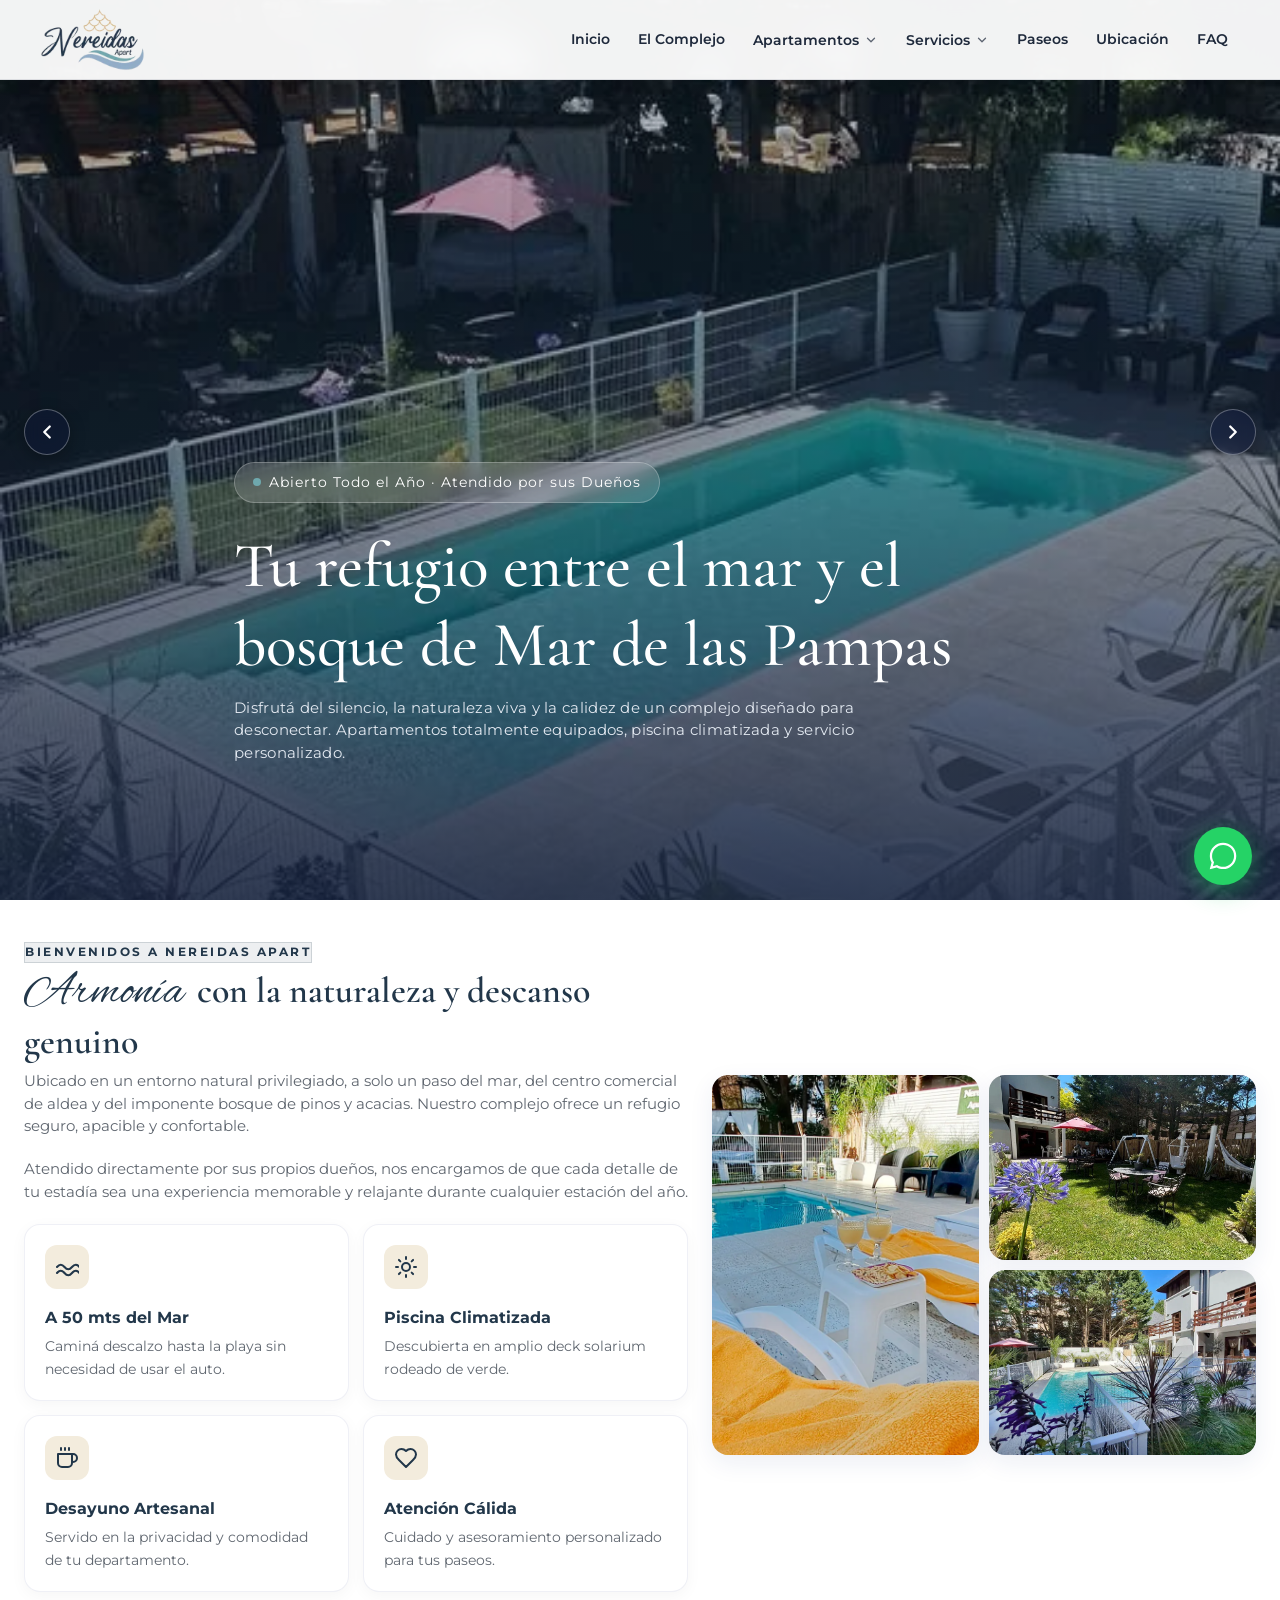
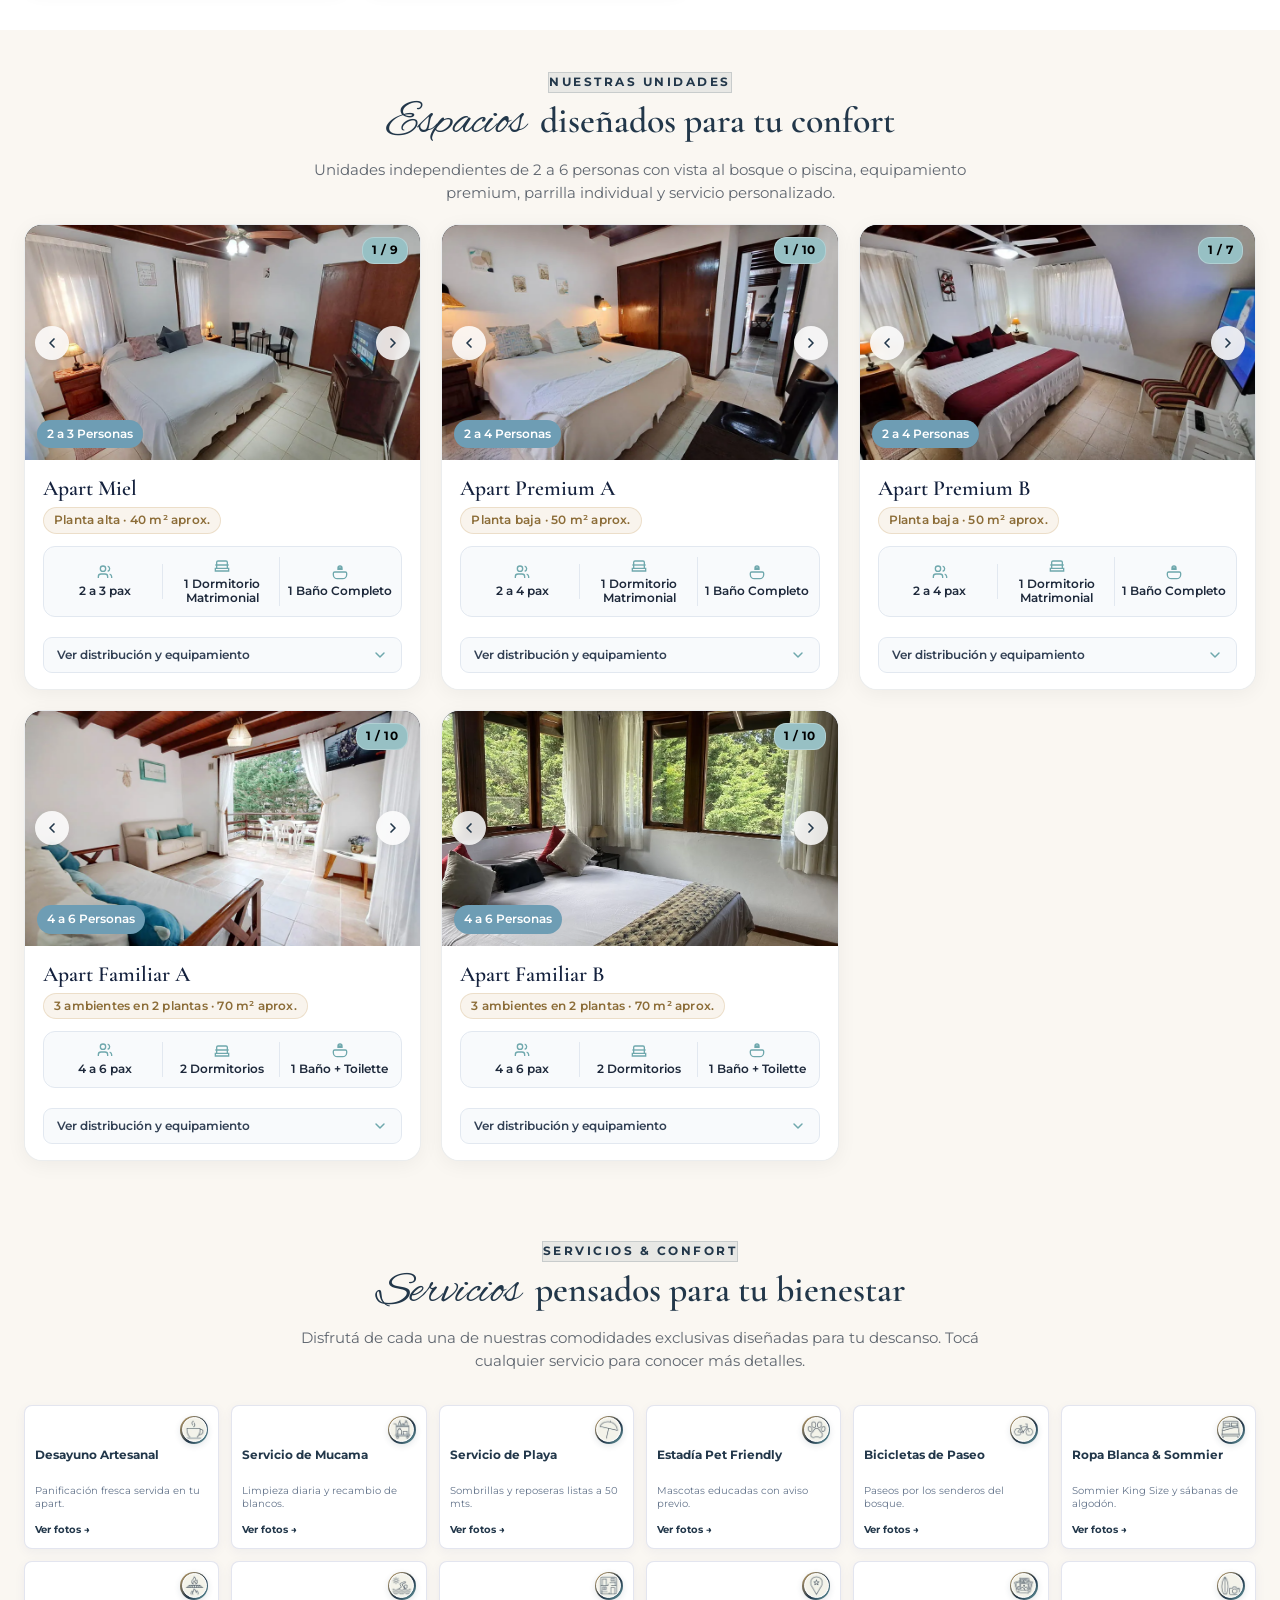
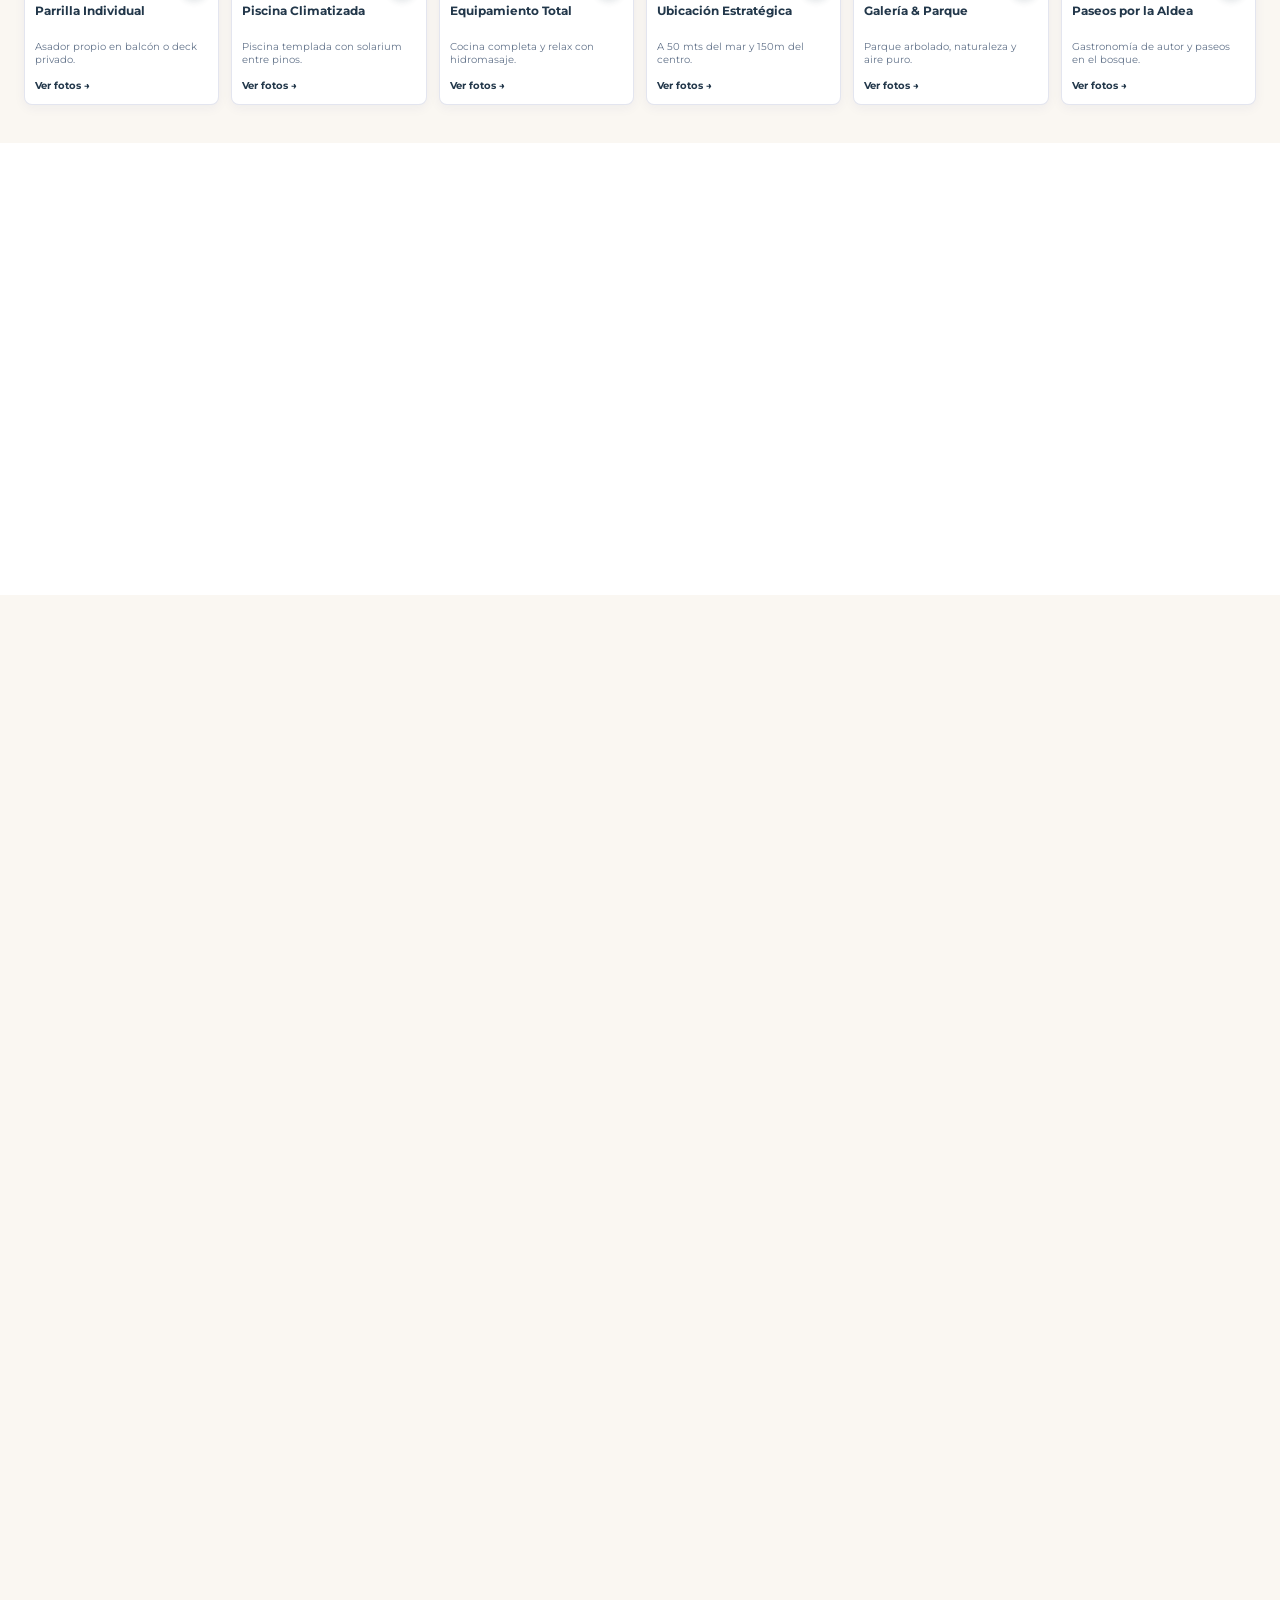
==== commit db84c137: "feat(hero): actualizar imagenes 3 y 4 de hero desktop con fotos optimizadas de desayuno y parque" ====
--- a/index.html
+++ b/index.html
@@ -77,8 +77,8 @@
   <!-- ═══════════════════════════════════════════════
        PRELOAD LCP: Imágenes críticas por viewport
        ═══════════════════════════════════════════════ -->
-  <link rel="preload" as="image" href="nereidas_imagenes/Portada/01-mobile.webp" type="image/webp" fetchpriority="high" media="(max-width: 768px)">
-  <link rel="preload" as="image" href="nereidas_imagenes/Portada/01.webp" type="image/webp" fetchpriority="high" media="(min-width: 769px)">
+  <link rel="preload" as="image" href="nereidas_imagenes/Portada/01-mobile.webp?v=7.1" type="image/webp" fetchpriority="high" media="(max-width: 768px)">
+  <link rel="preload" as="image" href="nereidas_imagenes/Portada/01.webp?v=7.1" type="image/webp" fetchpriority="high" media="(min-width: 769px)">
 
   <!-- ═══════════════════════════════════════════════
        GOOGLE FONTS: Carga asíncrona ultraliviana (pesos esenciales)
@@ -111,7 +111,7 @@
     "logo": "https://apartnereidas.com.ar/logo-opt.png",
     "image": [
       "https://apartnereidas.com.ar/img/link_preview.jpg",
-      "https://apartnereidas.com.ar/nereidas_imagenes/Portada/01.jpg"
+      "https://apartnereidas.com.ar/nereidas_imagenes/Portada/01.webp"
     ],
     "telephone": "+54922554152820",
     "priceRange": "$$",
@@ -777,48 +777,48 @@
       
       <section class="hero" id="inicio">
         
-        <!-- Slideshow con 5 Fotos del Complejo (Auto-slide cada 5s) -->
+        <!-- Slideshow con 6 Fotos del Complejo (Auto-slide cada 5s) -->
         <div class="hero-slideshow" id="hero-slideshow">
           <div class="hero-slide active" data-slide-index="0">
             <picture>
               <source media="(max-width: 768px)" srcset="nereidas_imagenes/Portada/01-mobile.webp?v=7.1" type="image/webp">
-              <source srcset="nereidas_imagenes/Portada/01.webp?v=6.9" type="image/webp">
-              <img src="nereidas_imagenes/Portada/01.webp?v=6.9" alt="Apart Nereidas Mar de las Pampas 1" fetchpriority="high" loading="eager" width="1600" height="900">
+              <source srcset="nereidas_imagenes/Portada/01.webp?v=7.1" type="image/webp">
+              <img src="nereidas_imagenes/Portada/01.webp?v=7.1" alt="Apart Nereidas Mar de las Pampas 1" fetchpriority="high" loading="eager" width="1600" height="900">
             </picture>
           </div>
           <div class="hero-slide" data-slide-index="1">
             <picture>
-              <source media="(max-width: 768px)" data-srcset="nereidas_imagenes/Portada/02-mobile.webp" type="image/webp">
-              <source data-srcset="nereidas_imagenes/Portada/02.webp" type="image/webp">
-              <img data-src="nereidas_imagenes/Portada/02.webp" alt="Apart Nereidas Mar de las Pampas 2" width="1600" height="900">
+              <source media="(max-width: 768px)" data-srcset="nereidas_imagenes/Portada/02-mobile.webp?v=7.1" type="image/webp">
+              <source data-srcset="nereidas_imagenes/Portada/02.webp?v=7.1" type="image/webp">
+              <img data-src="nereidas_imagenes/Portada/02.webp?v=7.1" alt="Apart Nereidas Mar de las Pampas 2" width="1600" height="900">
             </picture>
           </div>
           <div class="hero-slide" data-slide-index="2">
             <picture>
-              <source media="(max-width: 768px)" data-srcset="nereidas_imagenes/Portada/03-mobile.webp" type="image/webp">
-              <source data-srcset="nereidas_imagenes/Portada/03.webp" type="image/webp">
-              <img data-src="nereidas_imagenes/Portada/03.webp" alt="Apart Nereidas Mar de las Pampas 3" width="1600" height="900">
+              <source media="(max-width: 768px)" data-srcset="nereidas_imagenes/Portada/03-mobile.webp?v=7.1" type="image/webp">
+              <source data-srcset="nereidas_imagenes/Portada/03.webp?v=7.2" type="image/webp">
+              <img data-src="nereidas_imagenes/Portada/03.webp?v=7.2" alt="Desayuno artesanal en Apart Nereidas" width="1600" height="900">
             </picture>
           </div>
           <div class="hero-slide" data-slide-index="3">
             <picture>
-              <source media="(max-width: 768px)" data-srcset="nereidas_imagenes/Portada/04-mobile.webp" type="image/webp">
-              <source data-srcset="nereidas_imagenes/Portada/04.webp" type="image/webp">
-              <img data-src="nereidas_imagenes/Portada/04.webp" alt="Apart Nereidas Mar de las Pampas 4" width="1600" height="900">
+              <source media="(max-width: 768px)" data-srcset="nereidas_imagenes/Portada/04-mobile.webp?v=7.1" type="image/webp">
+              <source data-srcset="nereidas_imagenes/Portada/04.webp?v=7.2" type="image/webp">
+              <img data-src="nereidas_imagenes/Portada/04.webp?v=7.2" alt="Parque arbolado y jardines en Apart Nereidas" width="1600" height="900">
             </picture>
           </div>
           <div class="hero-slide" data-slide-index="4">
             <picture>
-              <source media="(max-width: 768px)" data-srcset="nereidas_imagenes/Portada/05-mobile.webp" type="image/webp">
-              <source data-srcset="nereidas_imagenes/Portada/05.webp" type="image/webp">
-              <img data-src="nereidas_imagenes/Portada/05.webp" alt="Apart Nereidas Mar de las Pampas 5" width="1600" height="900">
+              <source media="(max-width: 768px)" data-srcset="nereidas_imagenes/Portada/05-mobile.webp?v=7.1" type="image/webp">
+              <source data-srcset="nereidas_imagenes/Portada/05.webp?v=7.1" type="image/webp">
+              <img data-src="nereidas_imagenes/Portada/05.webp?v=7.1" alt="Apart Nereidas Mar de las Pampas 5" width="1600" height="900">
             </picture>
           </div>
           <div class="hero-slide" data-slide-index="5">
             <picture>
-              <source media="(max-width: 768px)" data-srcset="nereidas_imagenes/Portada/06-mobile.webp" type="image/webp">
-              <source data-srcset="nereidas_imagenes/Portada/06.webp" type="image/webp">
-              <img data-src="nereidas_imagenes/Portada/06.webp" alt="Apart Nereidas Mar de las Pampas 6" width="1600" height="900">
+              <source media="(max-width: 768px)" data-srcset="nereidas_imagenes/Portada/06-mobile.webp?v=7.1" type="image/webp">
+              <source data-srcset="nereidas_imagenes/Portada/06.webp?v=7.1" type="image/webp">
+              <img data-src="nereidas_imagenes/Portada/06.webp?v=7.1" alt="Apart Nereidas Mar de las Pampas 6" width="1600" height="900">
             </picture>
           </div>
           <div class="hero-overlay-gradient"></div>
@@ -926,8 +926,8 @@
               </div>
               <div class="mosaic-item">
                 <picture>
-                  <source srcset="nereidas_imagenes/Portada/03.webp" type="image/webp">
-                  <img src="nereidas_imagenes/Portada/03.webp" alt="Parque y solarium arbolado" loading="lazy" width="600" height="400">
+                  <source srcset="nereidas_imagenes/Portada/04.webp?v=7.2" type="image/webp">
+                  <img src="nereidas_imagenes/Portada/04.webp?v=7.2" alt="Parque y solarium arbolado" loading="lazy" width="600" height="400">
                 </picture>
               </div>
               <div class="mosaic-item">
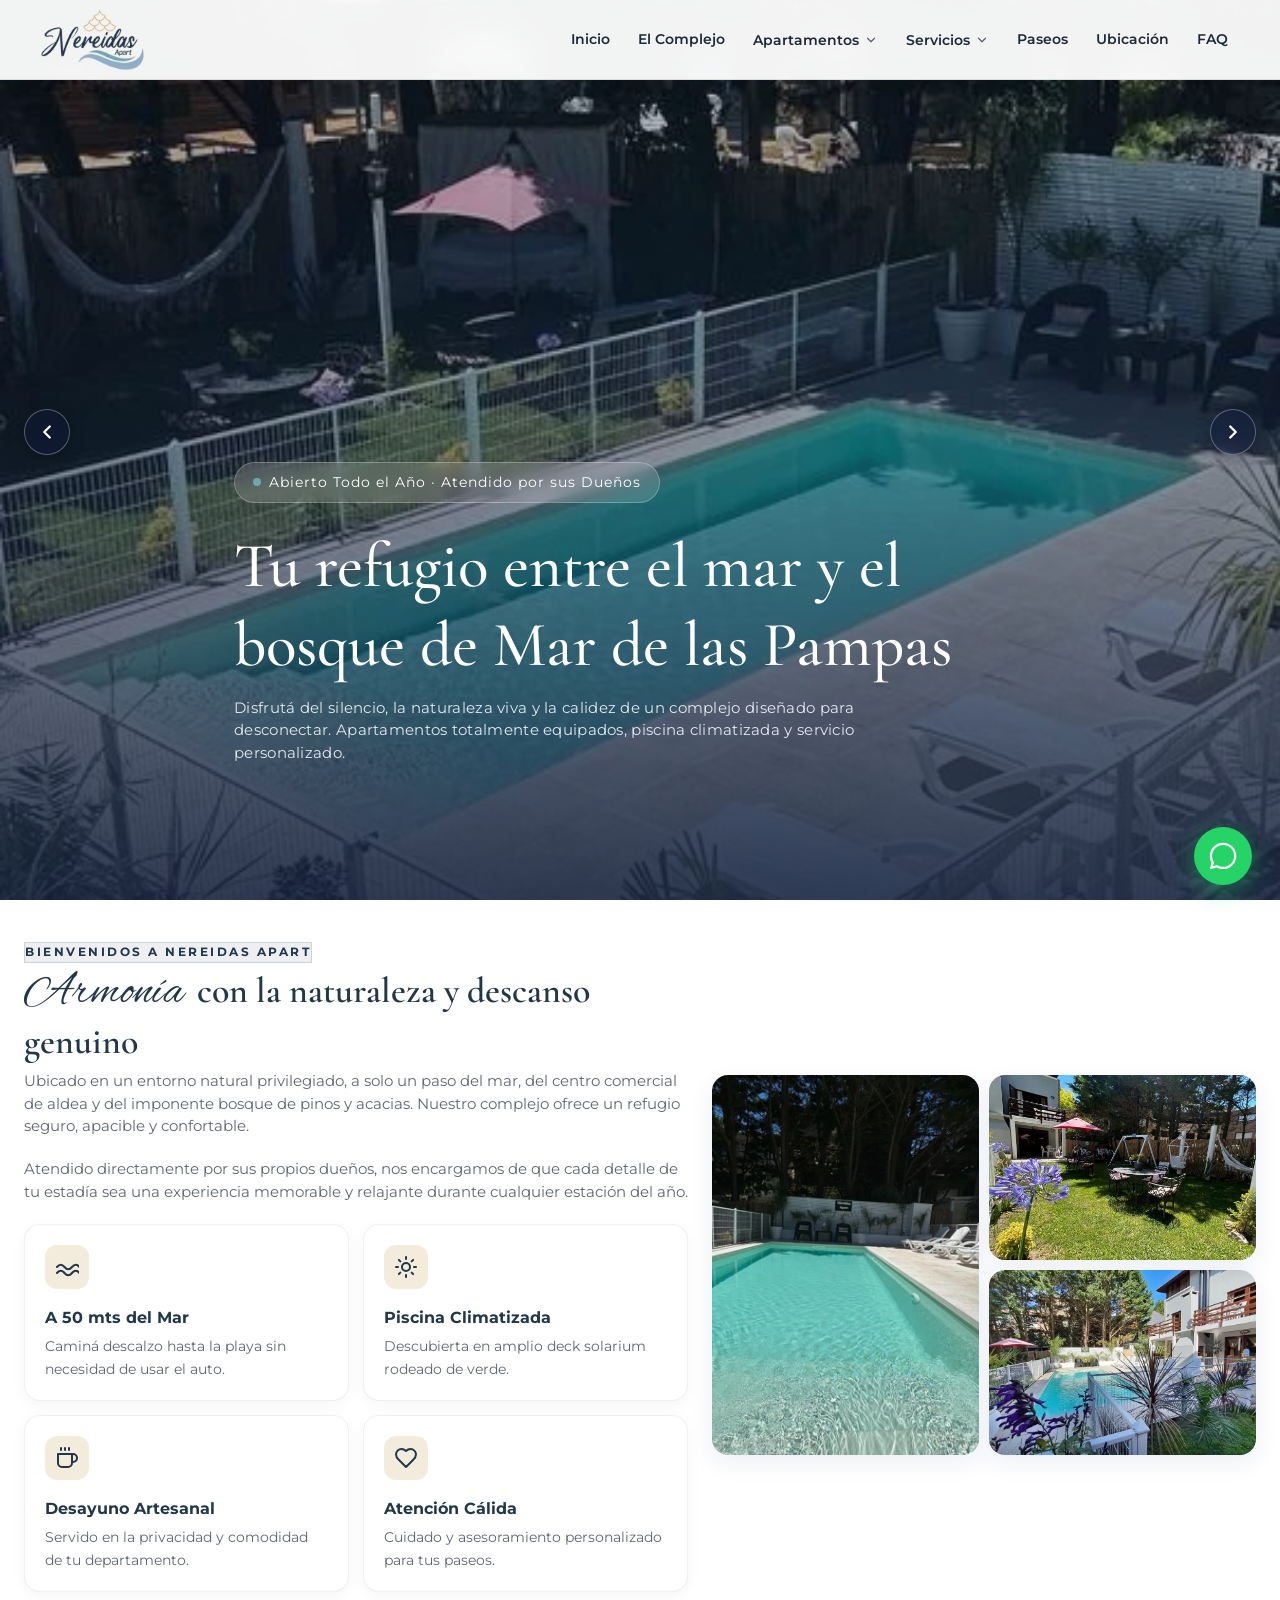
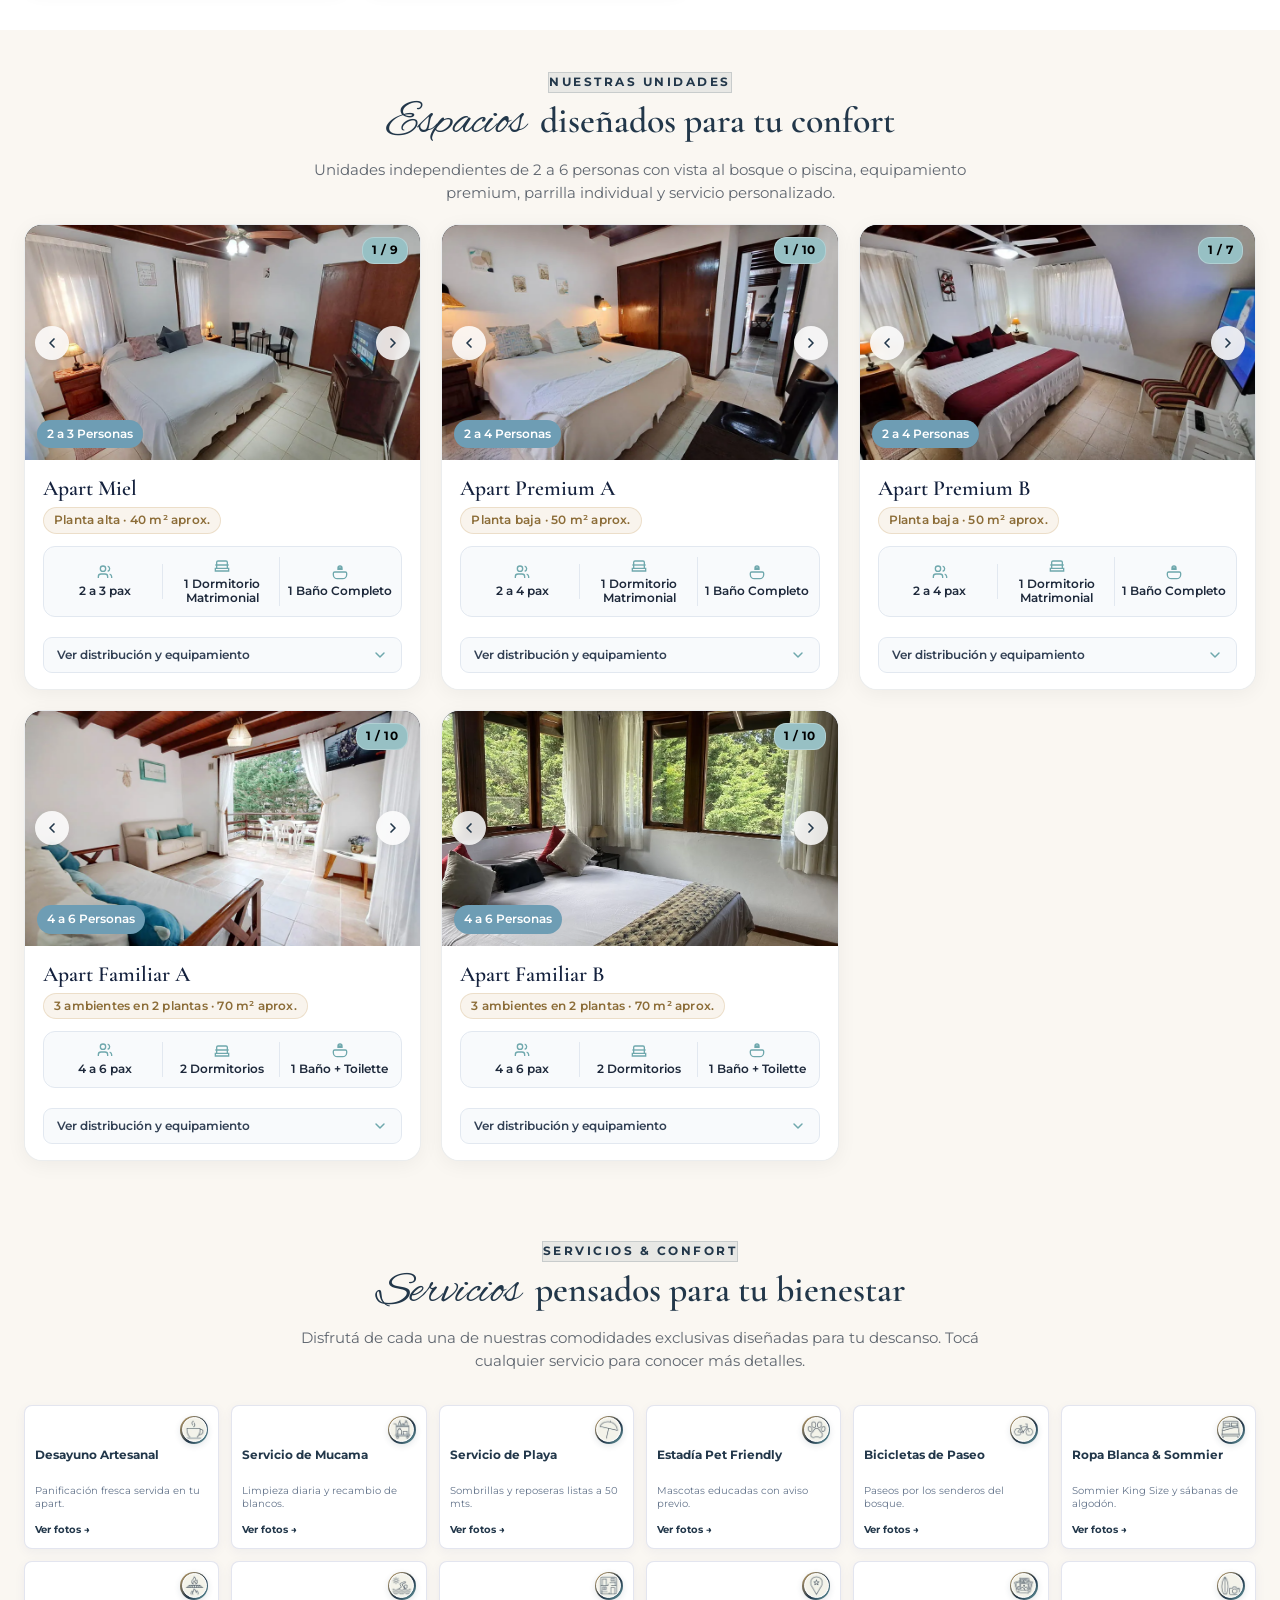
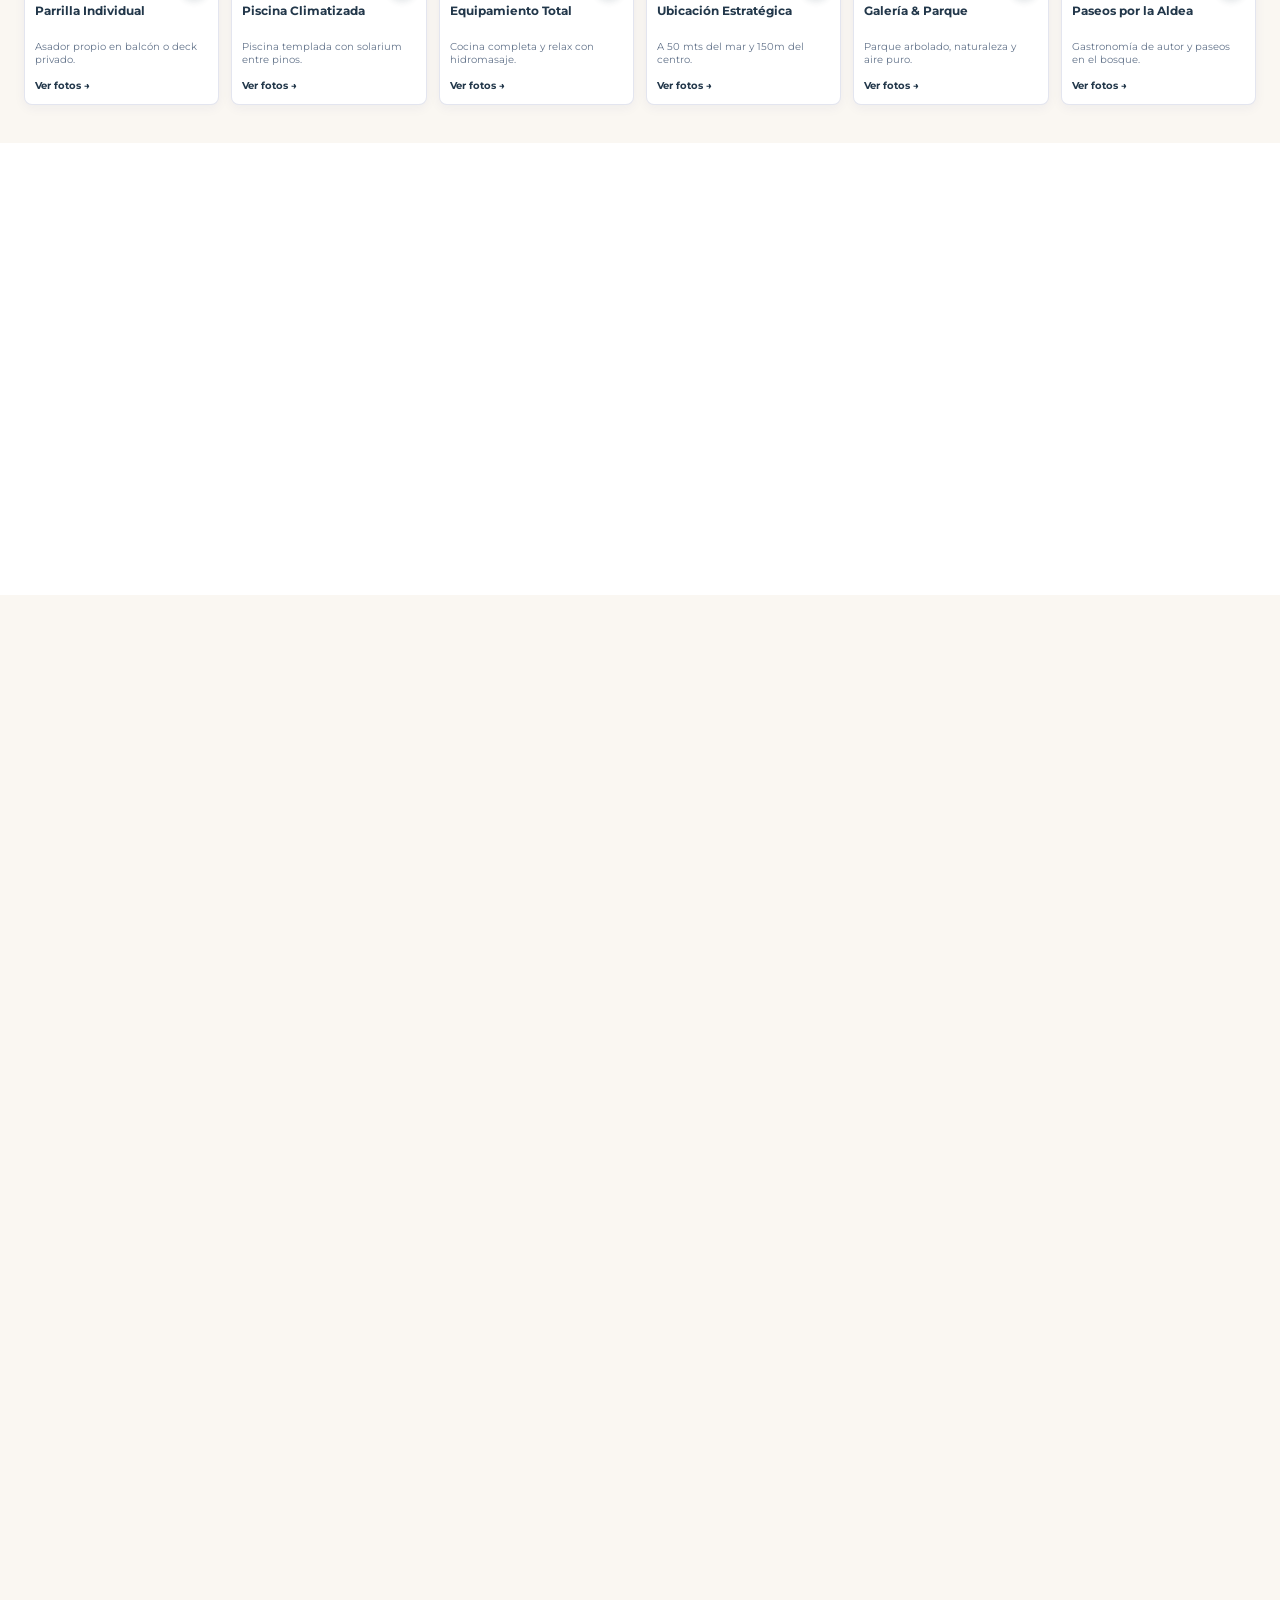
==== commit 619c881f: "feat(servicios): actualizar fotos de Servicio de Playa, Piscina Climatizada y Paseos por la Aldea" ====
--- a/index.html
+++ b/index.html
@@ -920,8 +920,8 @@
             <div class="concept-image-mosaic">
               <div class="mosaic-item tall">
                 <picture>
-                  <source srcset="nereidas_imagenes/Portada/m04.webp" type="image/webp">
-                  <img src="nereidas_imagenes/Portada/m04.webp" alt="Piscina climatizada y solárium en Apart Nereidas" loading="lazy" width="700" height="800">
+                  <source srcset="nereidas_imagenes/Portada/m04.webp?v=7.3" type="image/webp">
+                  <img src="nereidas_imagenes/Portada/m04.webp?v=7.3" alt="Piscina climatizada y solárium en Apart Nereidas" loading="lazy" width="700" height="800">
                 </picture>
               </div>
               <div class="mosaic-item">
@@ -2482,6 +2482,6 @@
   </a>
 
   <!-- Script Moderno Modular -->
-  <script src="js/app.js?v=7.0"></script>
+  <script src="js/app.js?v=7.1"></script>
 </body>
 </html>
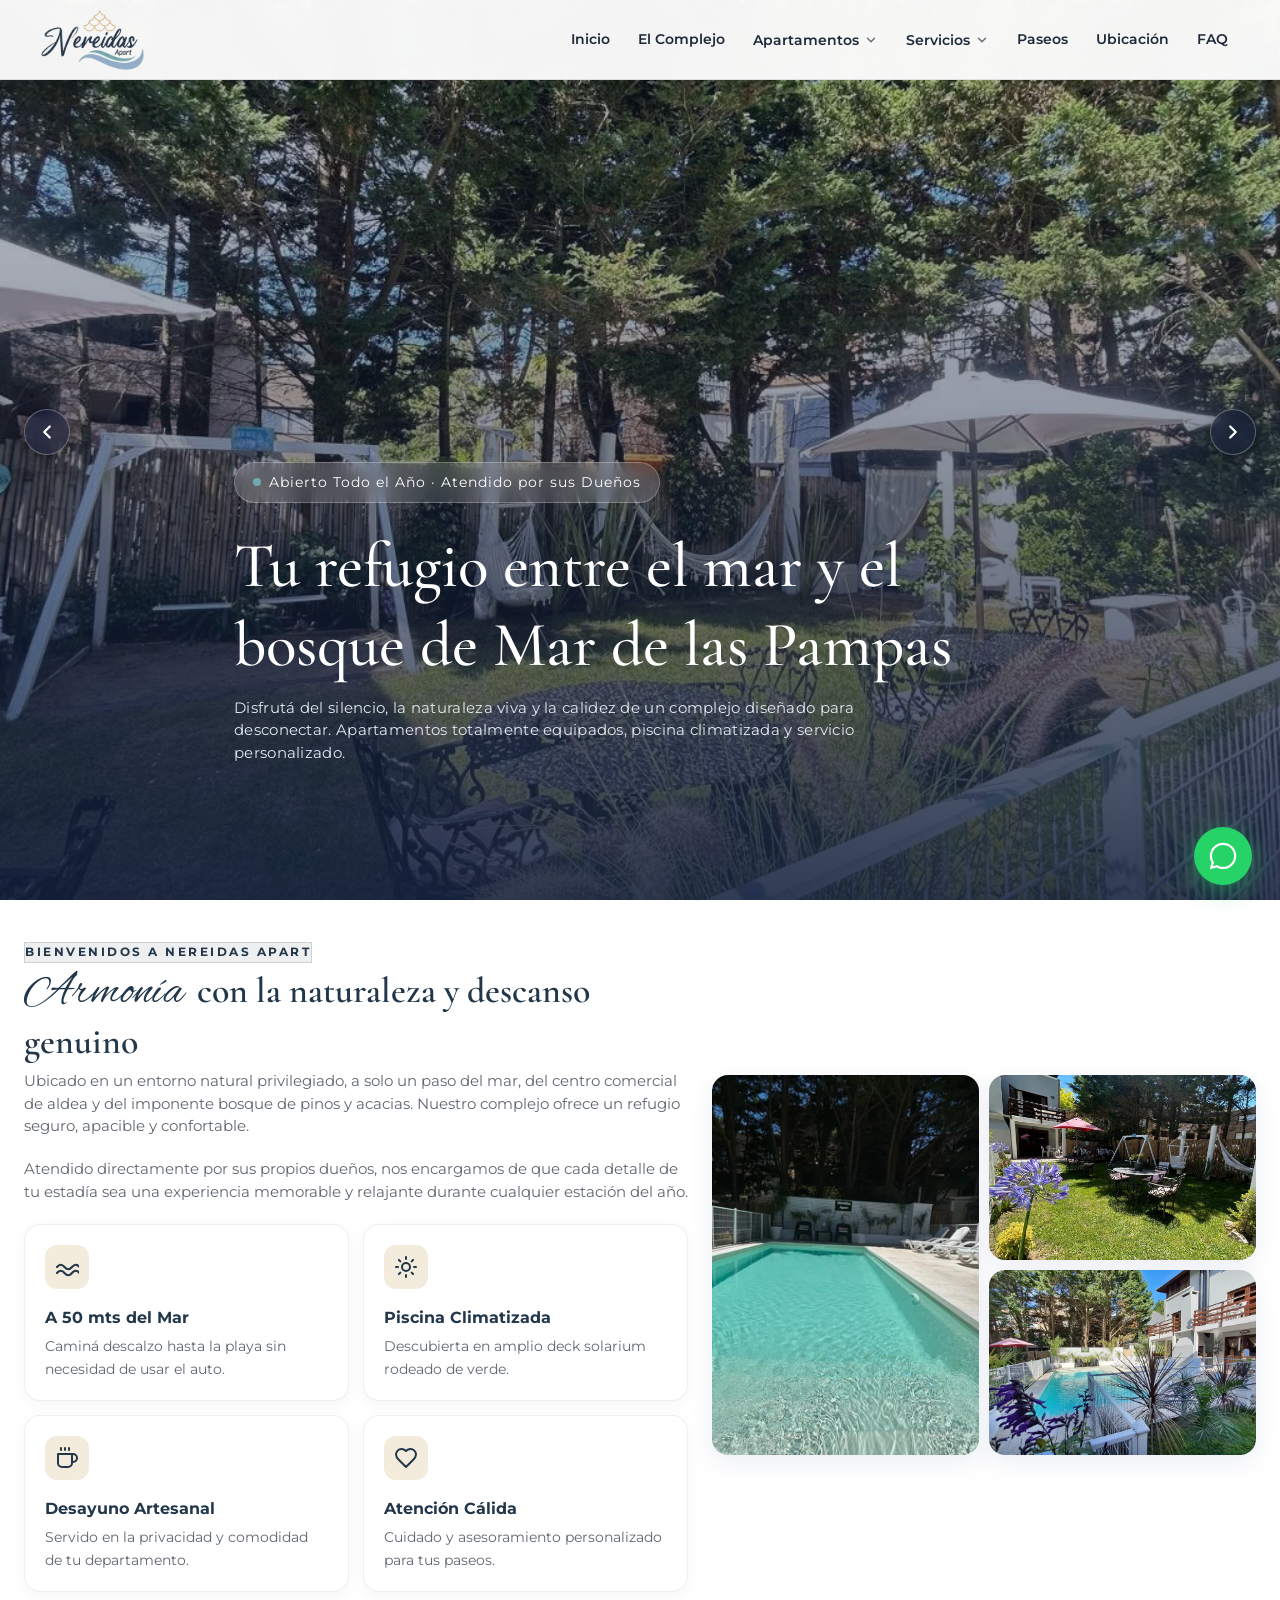
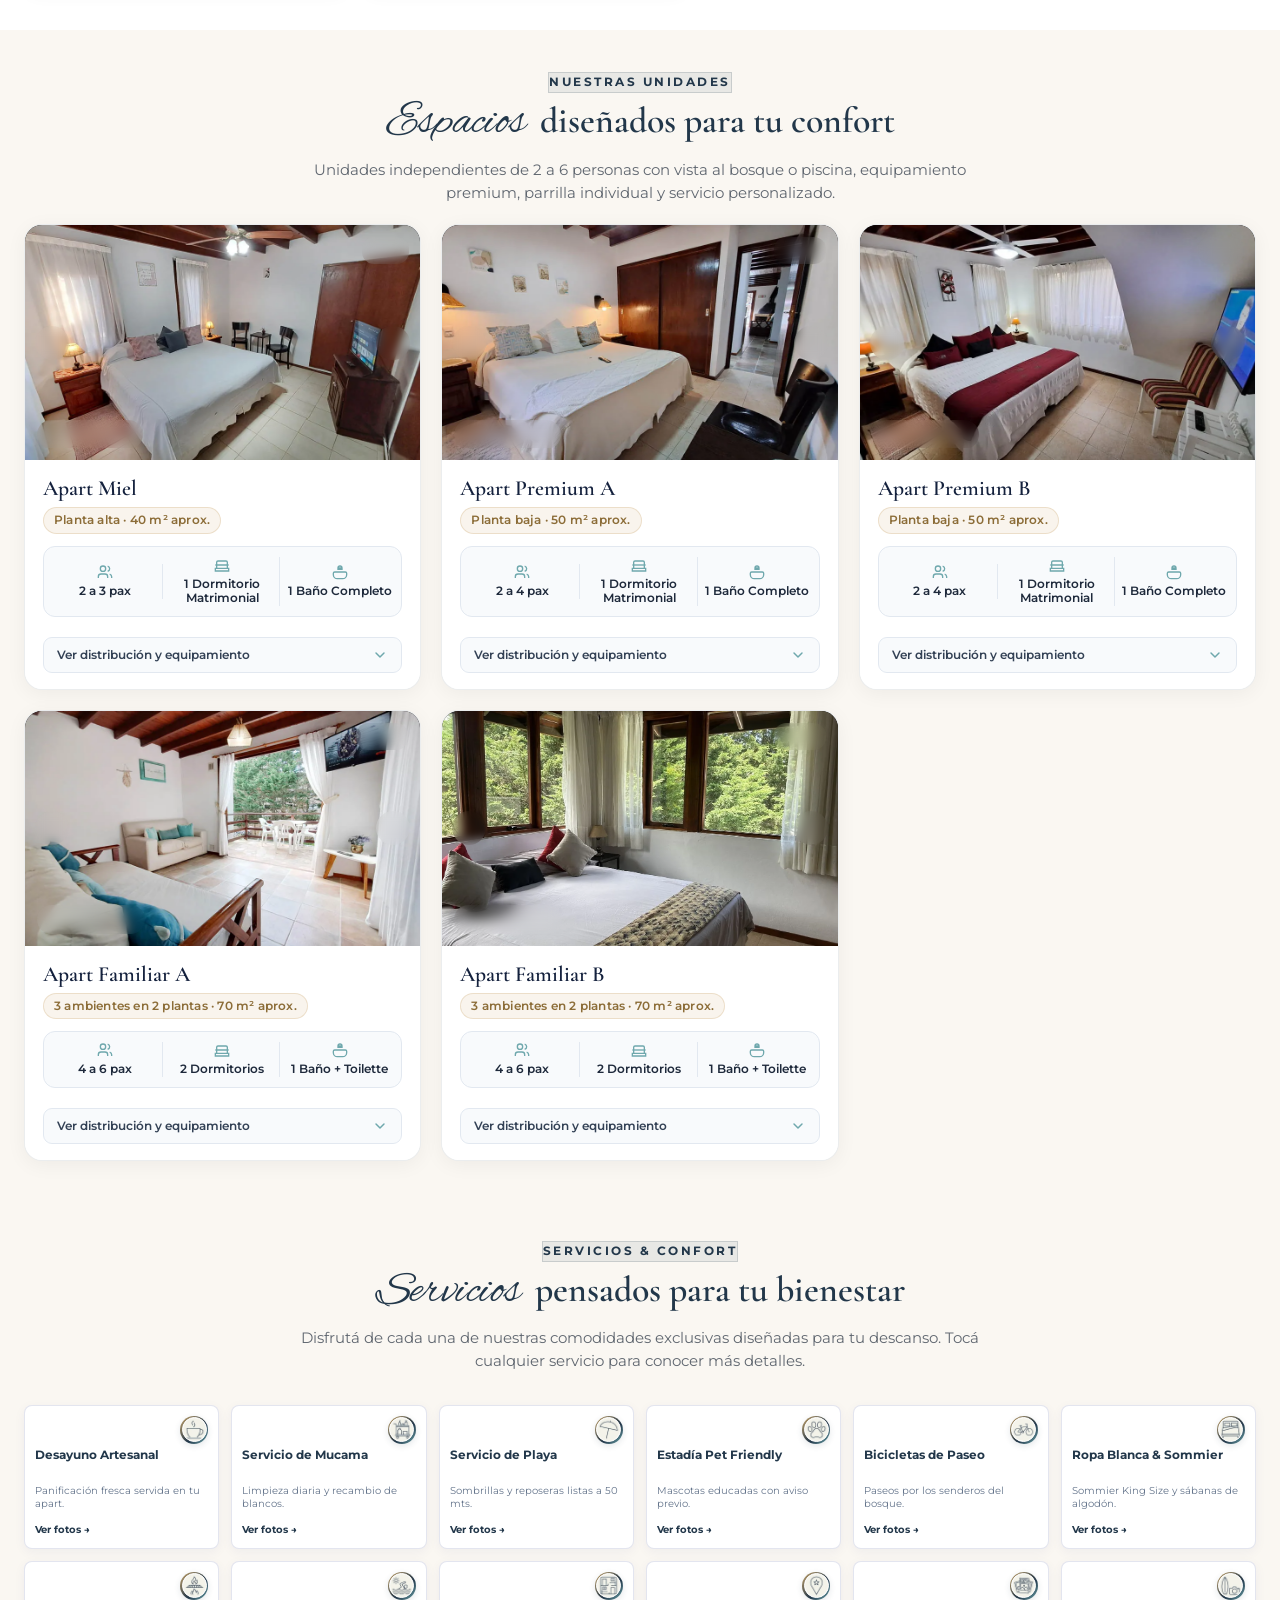
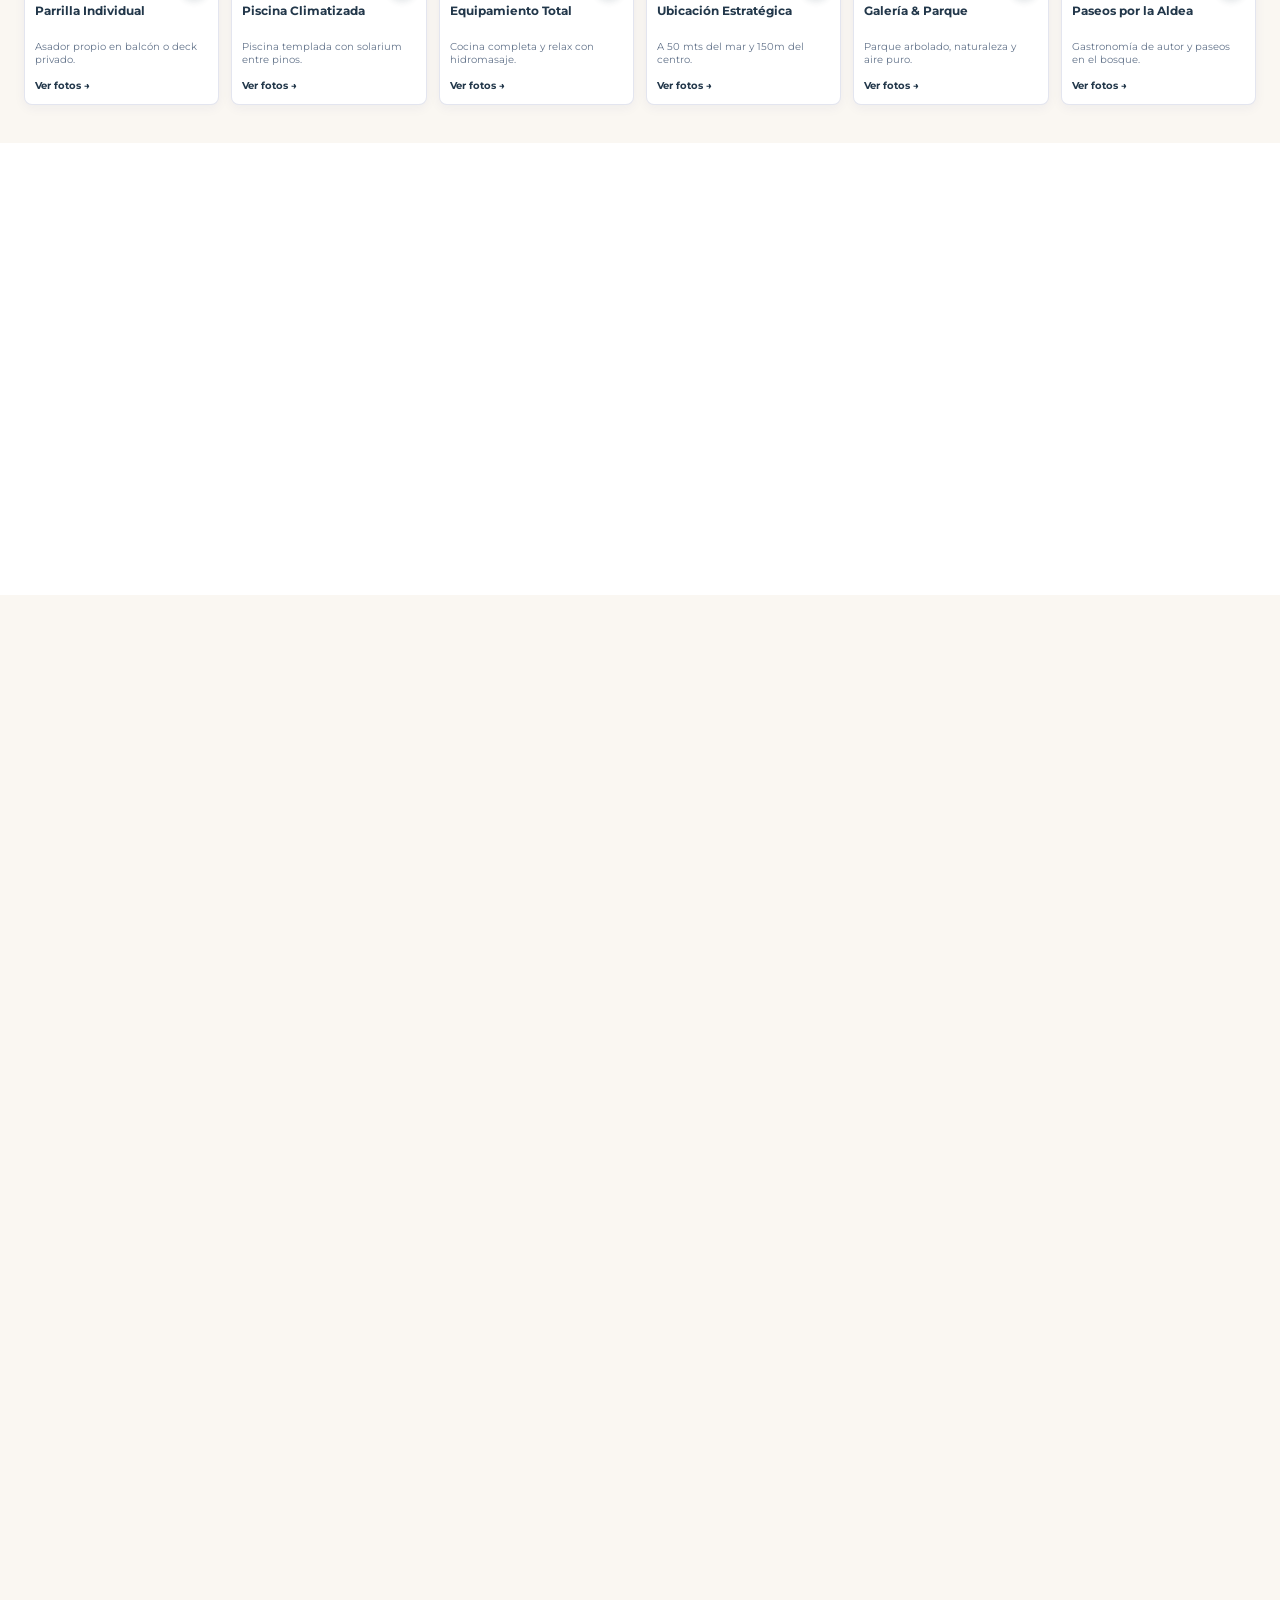
==== commit f9701106: "chore(content): actualizar descripciones de historias (pet friendly, piscina, equipamiento) y respue" ====
--- a/index.html
+++ b/index.html
@@ -1754,7 +1754,7 @@
                 <svg class="accordion-icon" viewBox="0 0 24 24" fill="none" stroke="currentColor" stroke-width="2"><polyline points="6 9 12 15 18 9"></polyline></svg>
               </button>
               <div class="accordion-body">
-                El servicio incluye desayuno seco artesanal servido en la privacidad de tu apart (café, té, leche, mermeladas y panificación fresca). Se provee juego completo de sábanas y toallas con recambio periódico y servicio diario de mucama.
+                El servicio incluye desayuno seco artesanal servido en la privacidad de tu apart (café, té, leche, mermeladas y panificación fresca). Se provee juego completo de sábanas, toallas con recambio periódico, servicio diario de mucama y amenities con jabón, shampoo y acondicionador.
               </div>
             </div>
 
@@ -2482,6 +2482,6 @@
   </a>
 
   <!-- Script Moderno Modular -->
-  <script src="js/app.js?v=7.1"></script>
+  <script src="js/app.js?v=7.2"></script>
 </body>
 </html>
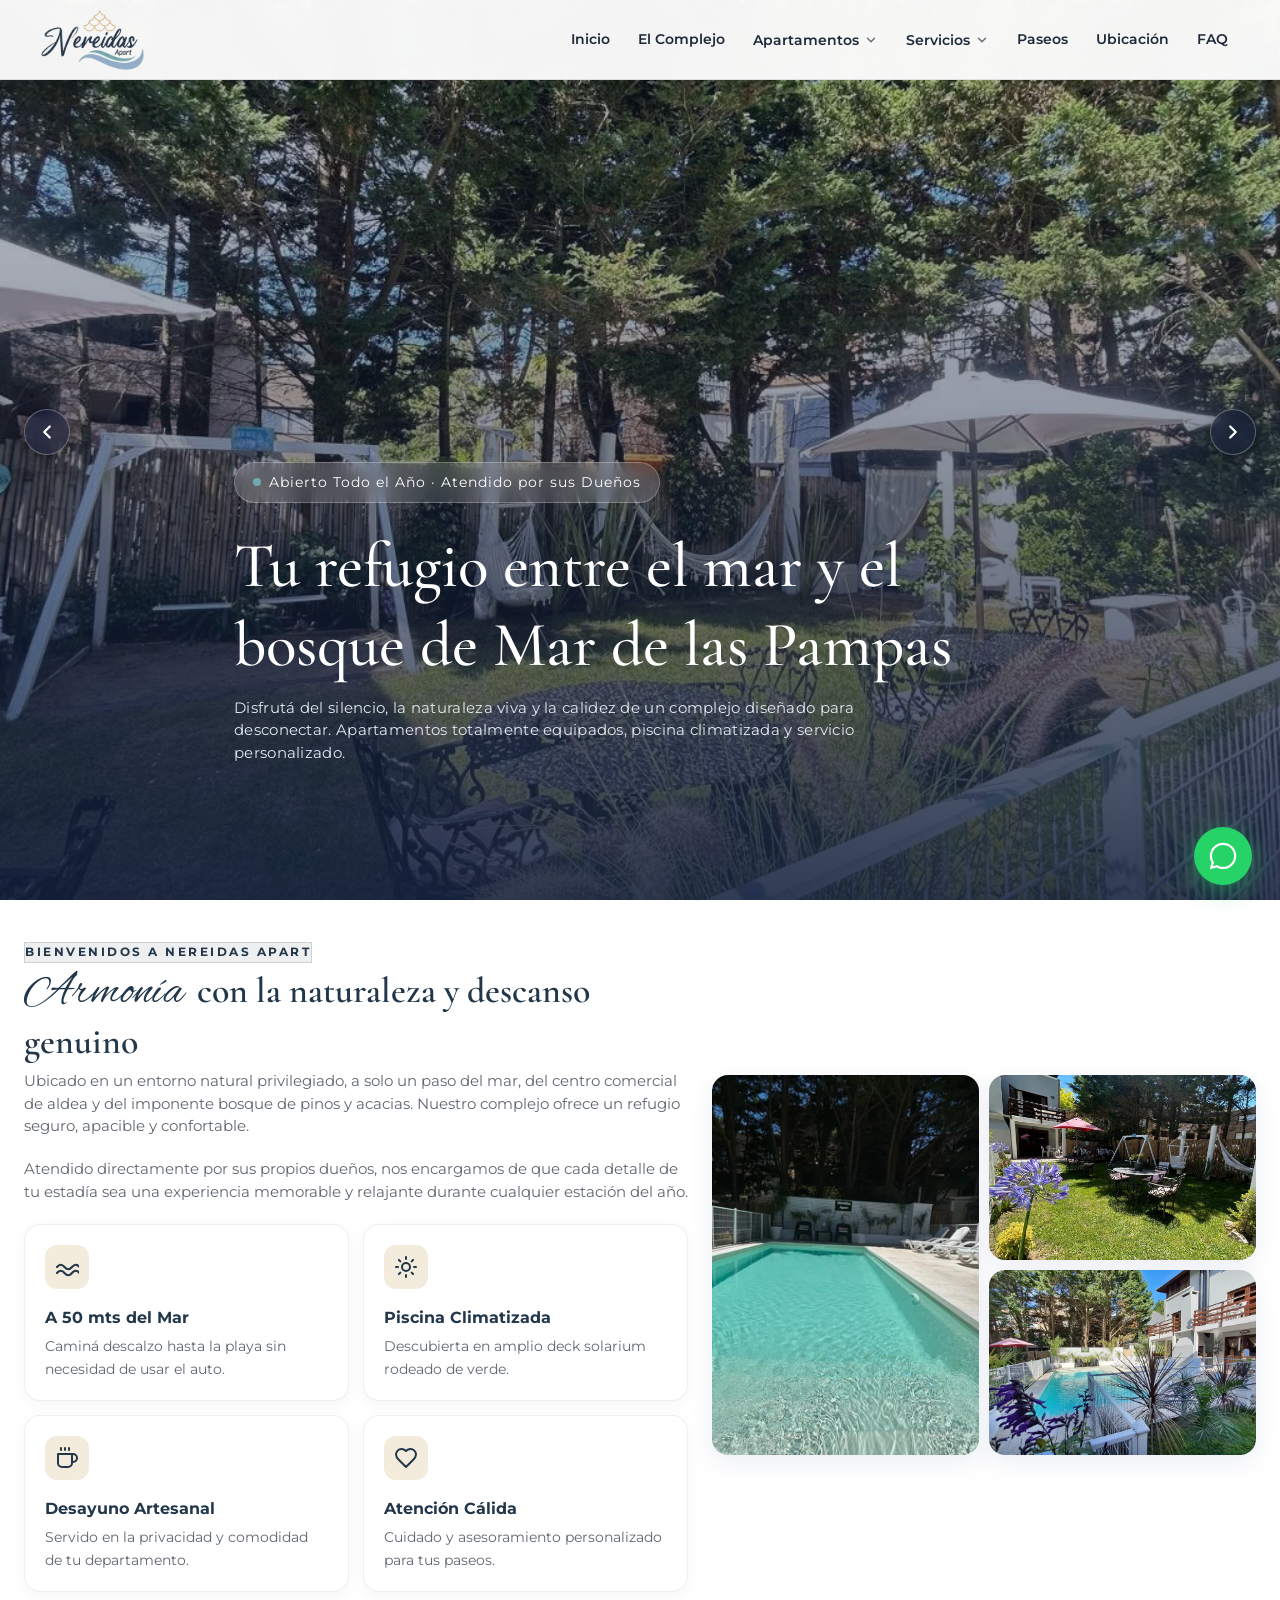
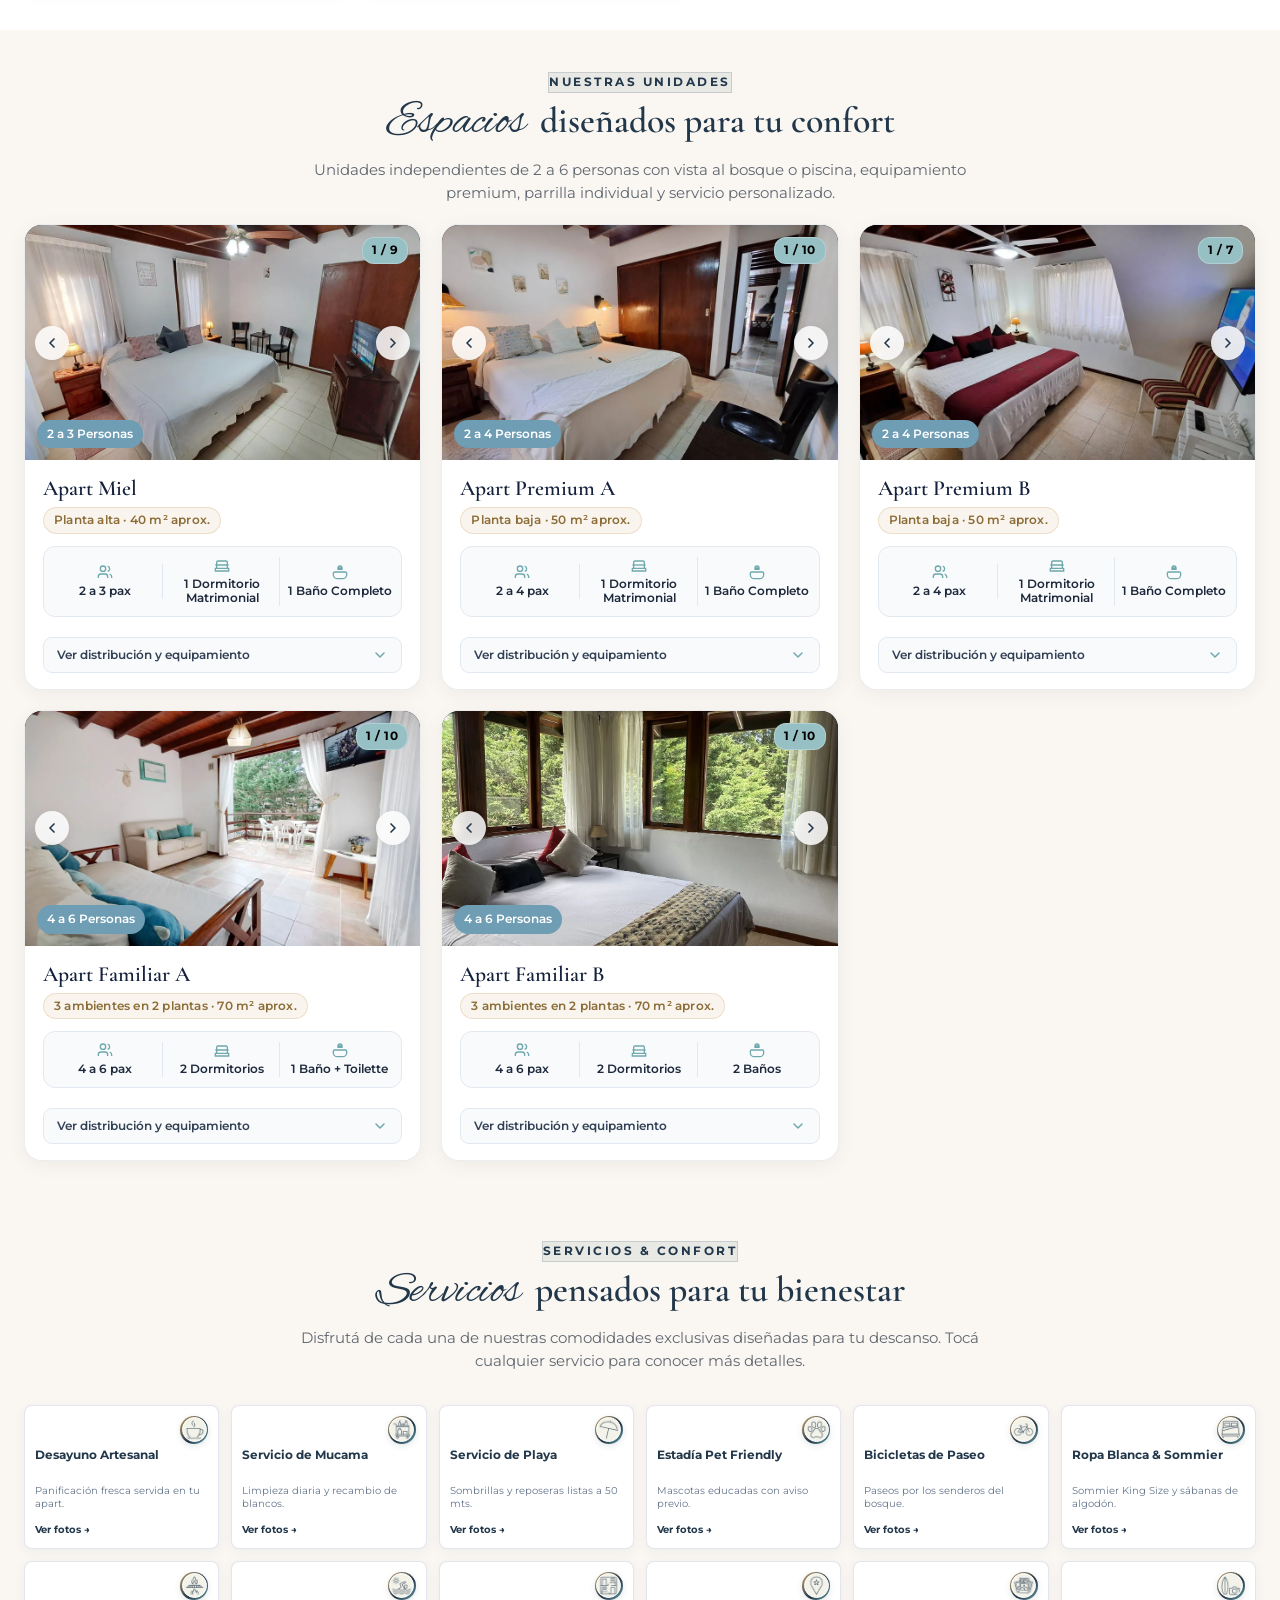
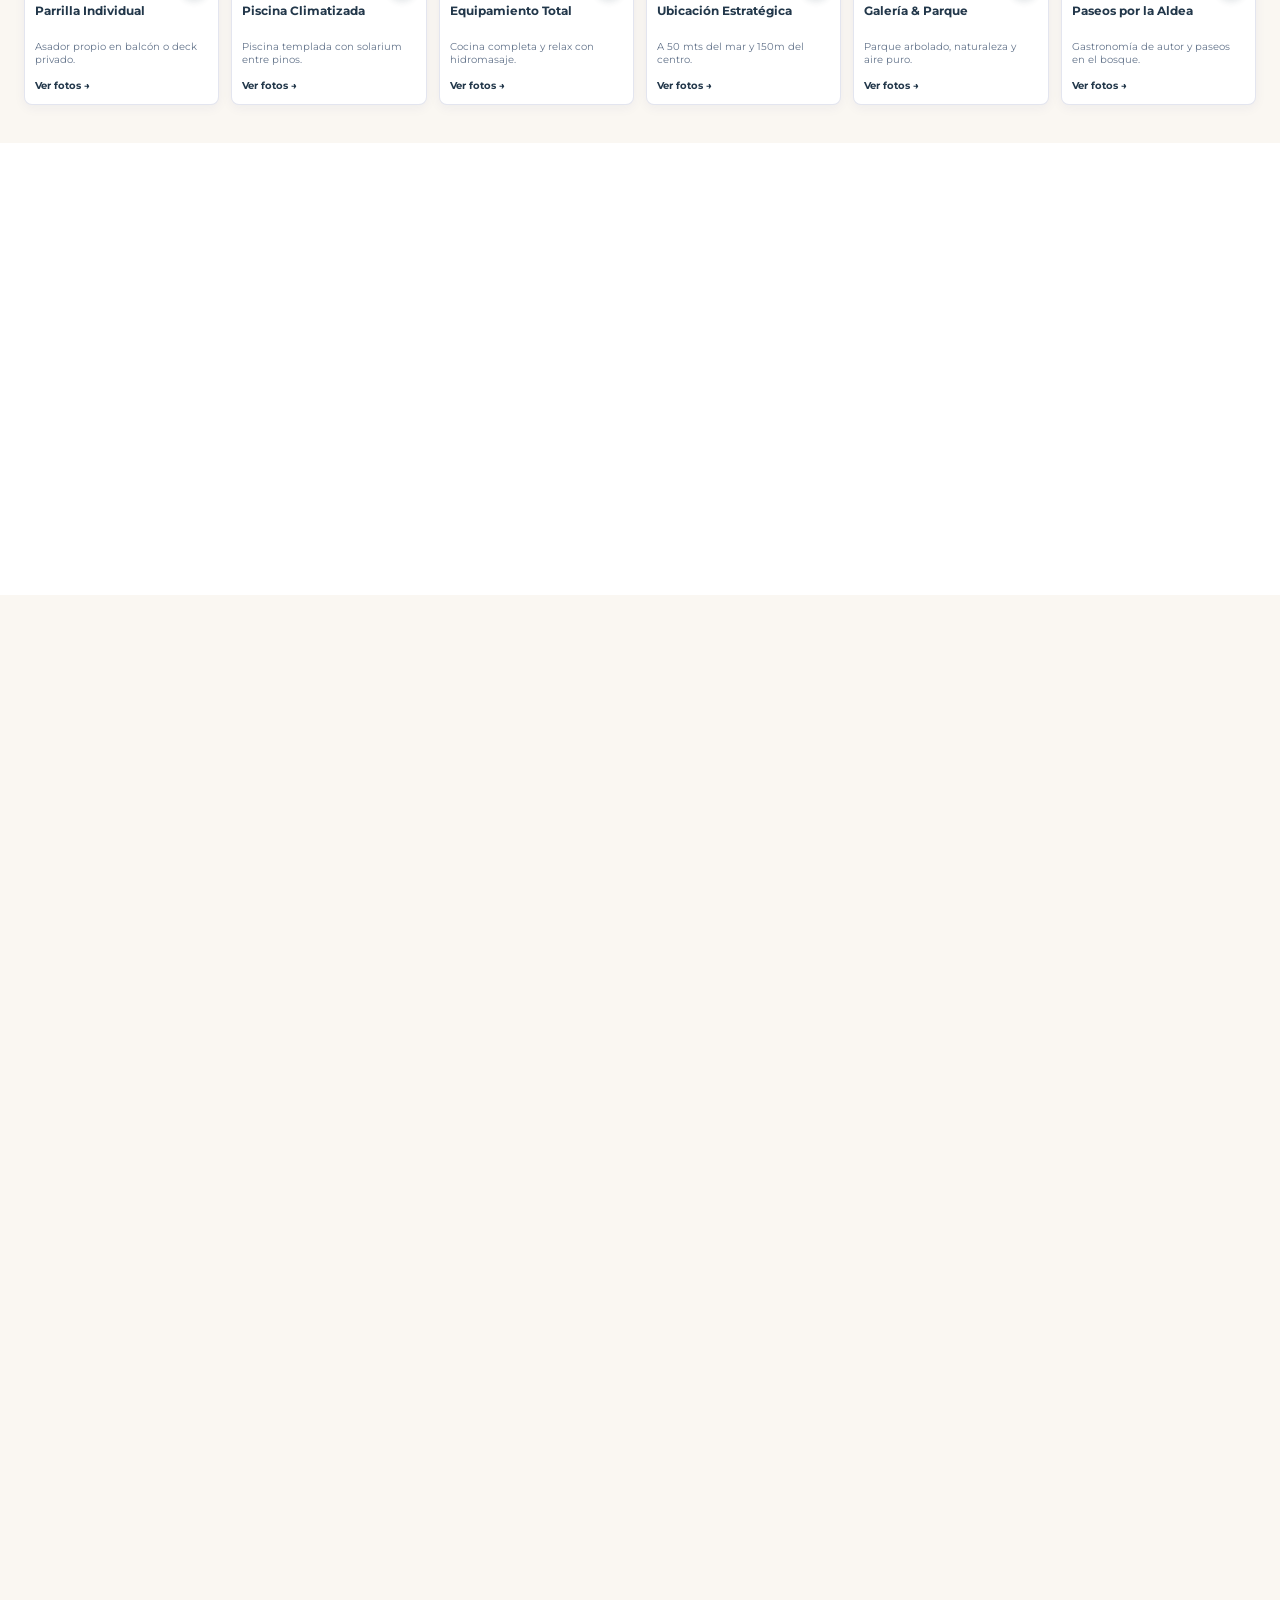
==== commit 1835b01a: "fix(apartamentos): actualizar Apart Familiar B a 2 Banos y anadir cabecera HSTS en .htaccess" ====
--- a/index.html
+++ b/index.html
@@ -502,7 +502,7 @@
                   </div>
                   <div class="pxunit-body">
                     <span class="pxunit-ttl">Apart Familiar B</span>
-                    <span class="pxunit-features">Gran unidad familiar · Parque integrado · Parrilla propia · Confort.</span>
+                    <span class="pxunit-features">Gran unidad familiar · 2 Baños · Parrilla propia · Confort.</span>
                     <span class="pxunit-link">Ver ficha →</span>
                   </div>
                 </a>
@@ -1318,7 +1318,7 @@
                   <span class="apt-spec-divider">·</span>
                   <span class="apt-spec-item">
                     <svg viewBox="0 0 24 24" width="14" height="14" fill="none" stroke="currentColor" stroke-width="2"><path d="M9 6h6m-6 0a3 3 0 0 1 6 0v2H9V6zm-5 6h16a2 2 0 0 1 2 2v2a6 6 0 0 1-6 6H8a6 6 0 0 1-6-6v-2a2 2 0 0 1 2-2z"/></svg>
-                    <span>1 Baño + Toilette</span>
+                    <span>2 Baños</span>
                   </span>
                 </div>
 
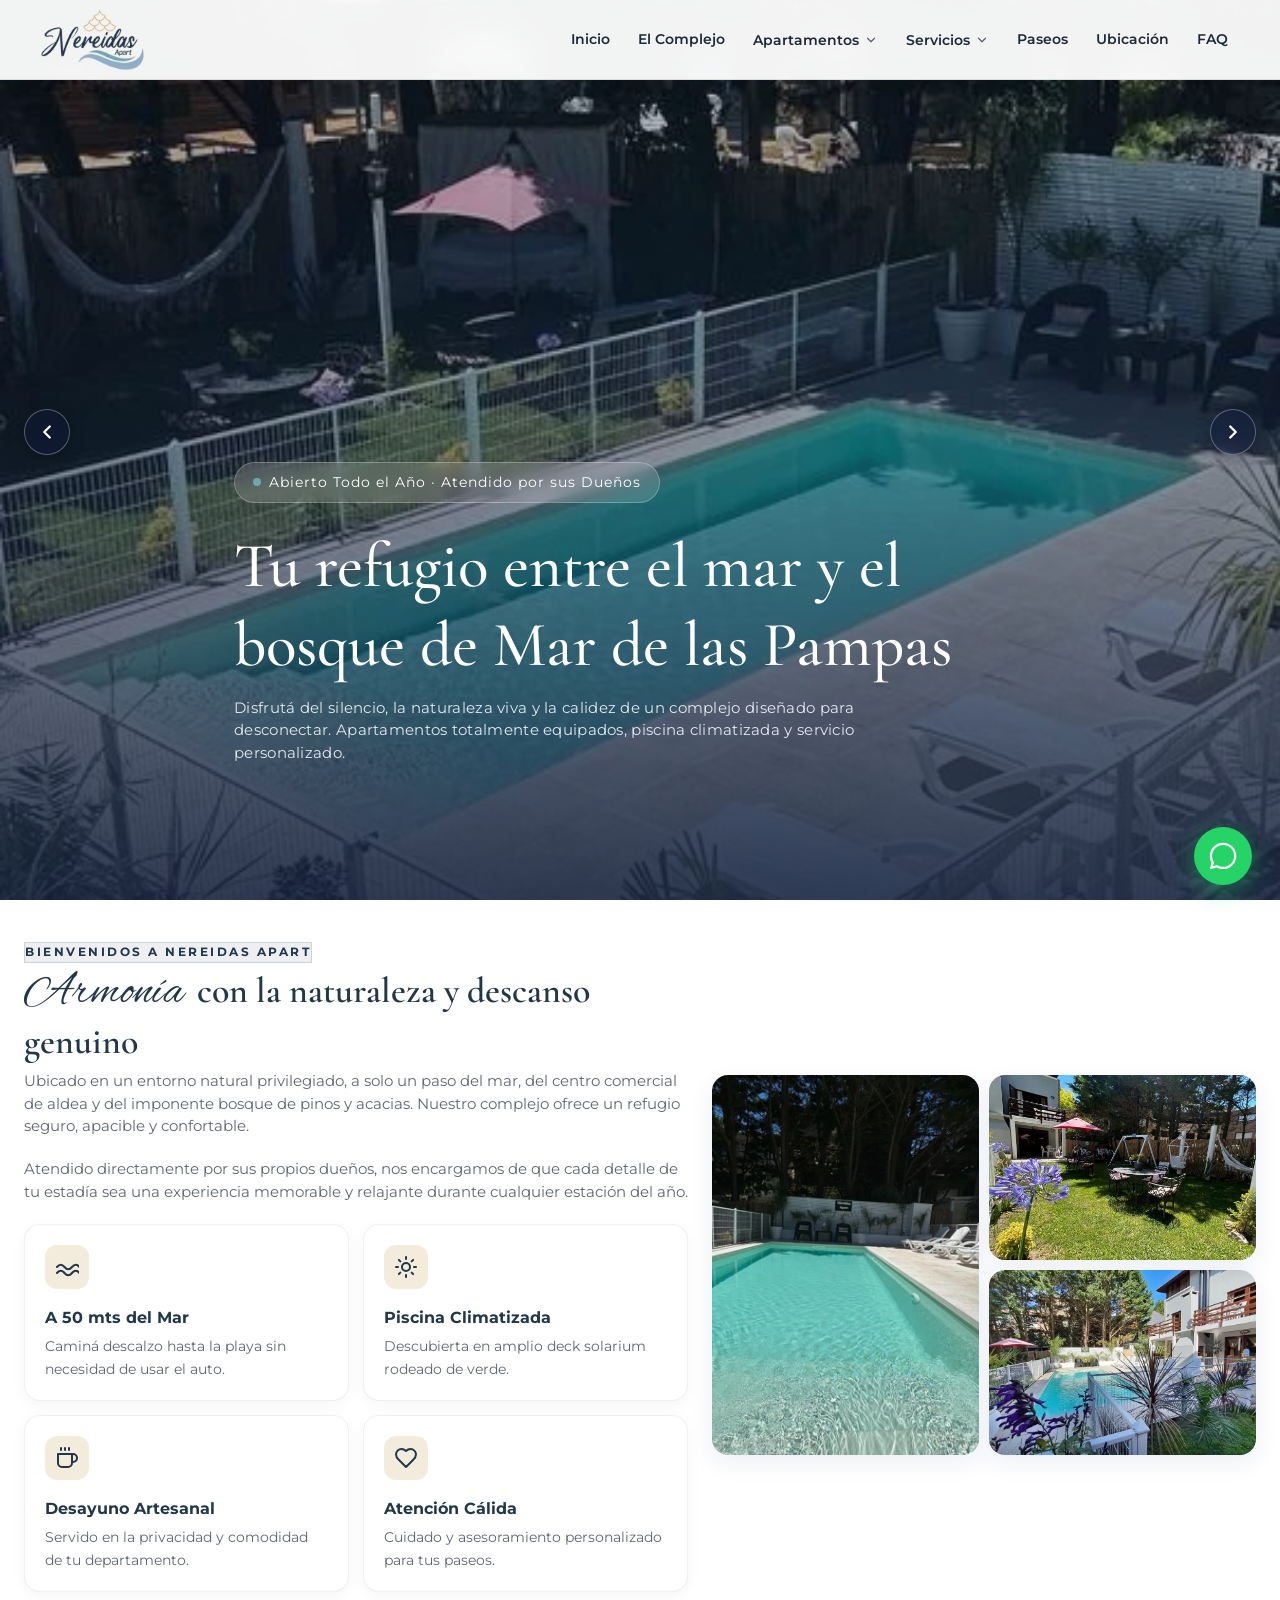
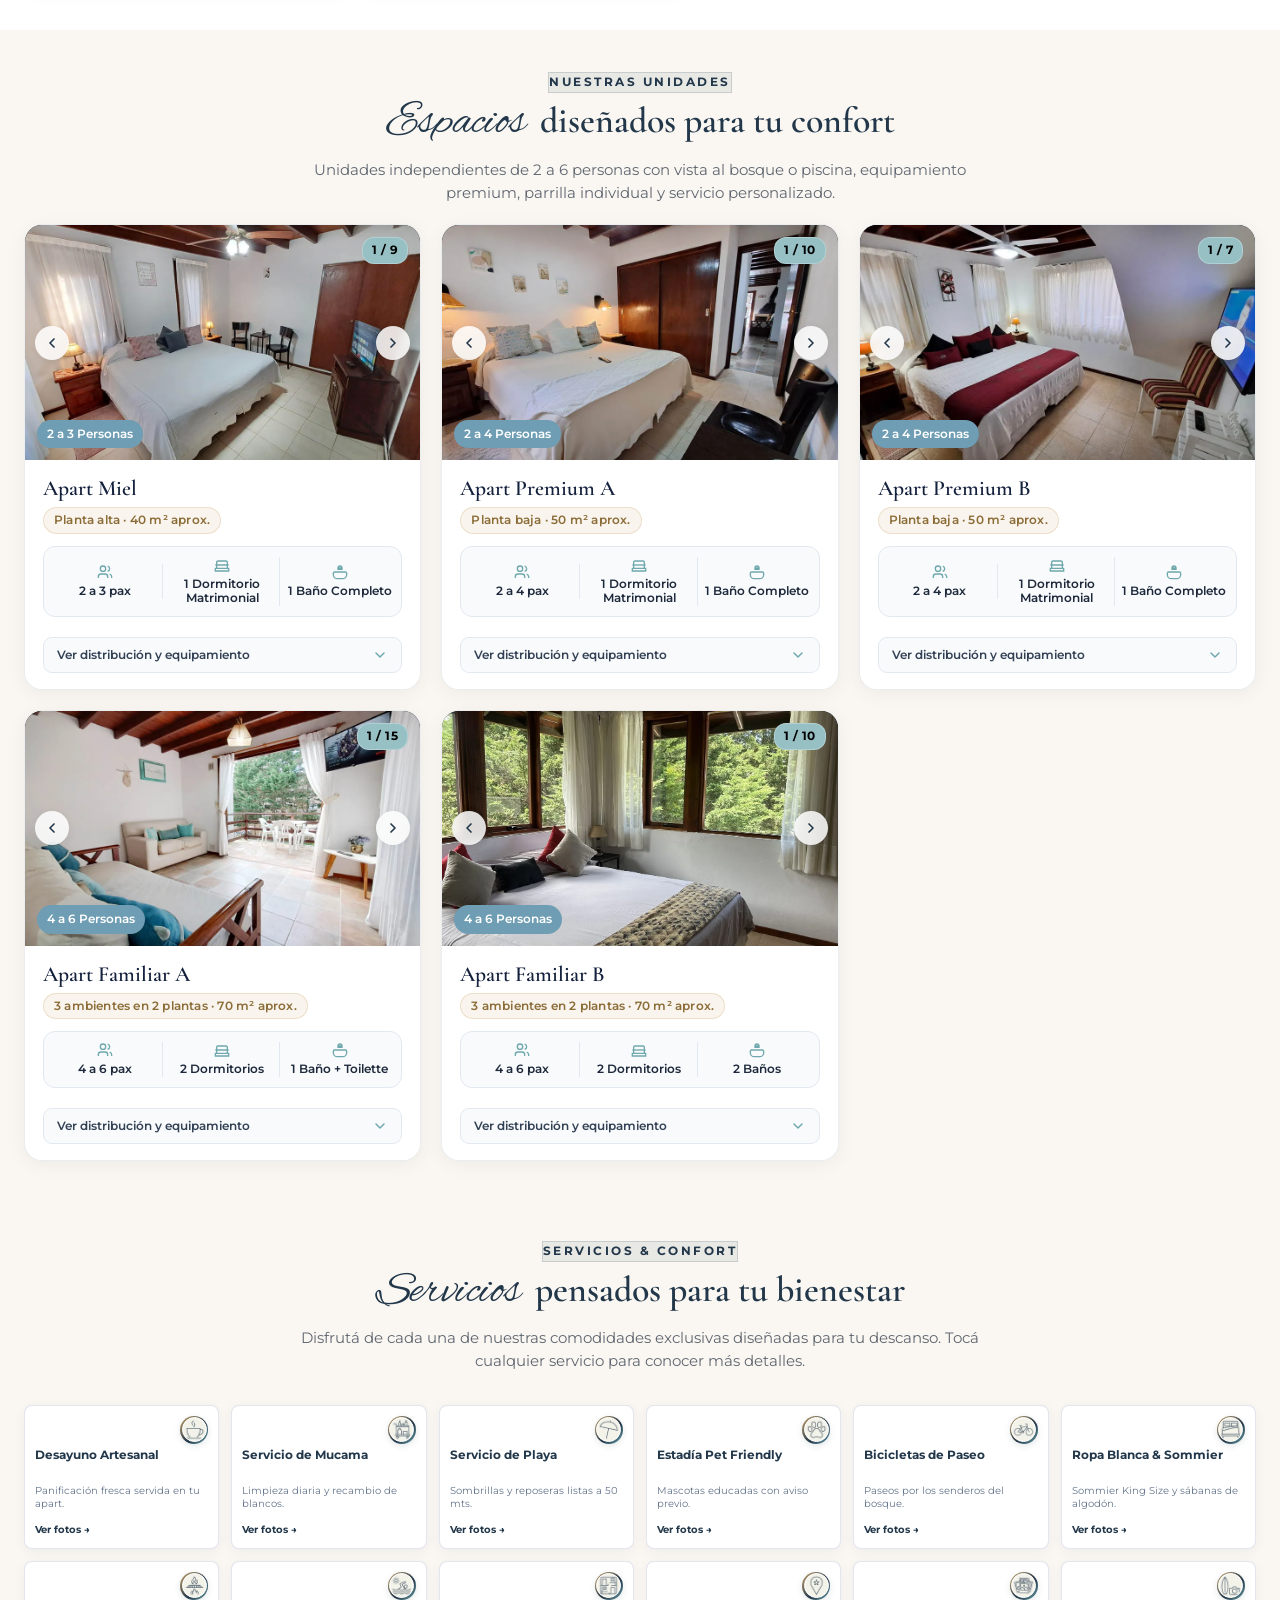
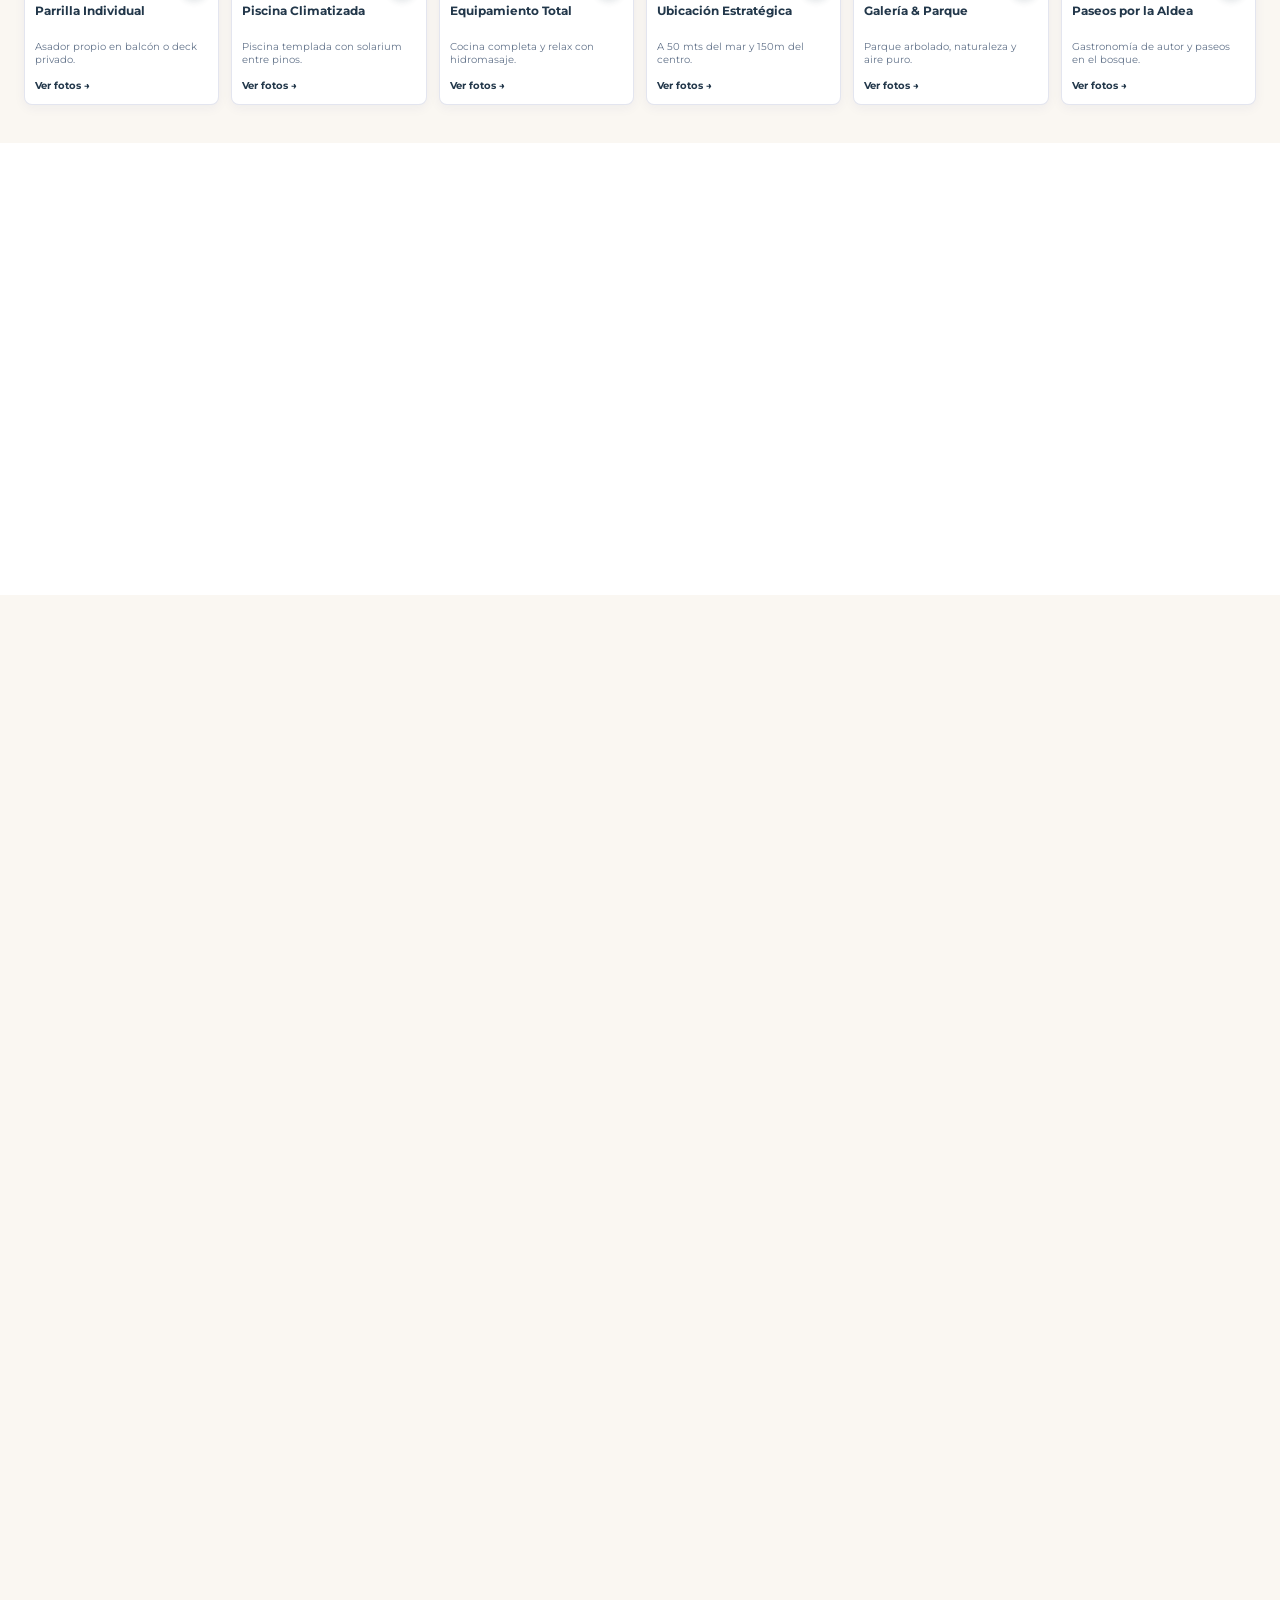
==== commit 8be7b4be: "feat(galeria): agregar 5 nuevas fotos optimizadas en WebP al catalogo de Apart Familiar A" ====
--- a/index.html
+++ b/index.html
@@ -1190,7 +1190,7 @@
               </div>
             </article>
 
-            <!-- Unidad 4: Apart Familiar A (10 Fotos Reales) -->
+            <!-- Unidad 4: Apart Familiar A (15 Fotos Reales) -->
             <article class="apartment-card" data-category="familias">
               <div class="apartment-gallery">
                 <div class="gallery-track">
@@ -1204,10 +1204,15 @@
                   <div class="gallery-slide"><img data-src="nereidas_imagenes/Apart_Familiar_A/08_1725894759_66df10678d05d.webp" data-srcset="nereidas_imagenes/Apart_Familiar_A/08_1725894759_66df10678d05d-thumb.webp 500w, nereidas_imagenes/Apart_Familiar_A/08_1725894759_66df10678d05d.webp 1000w" sizes="(max-width: 768px) 360px, 600px" alt="Apart Familiar A escalera a planta alta y detalles" width="600" height="375"></div>
                   <div class="gallery-slide"><img data-src="nereidas_imagenes/Apart_Familiar_A/09_1725894759_66df10678fca0.webp" data-srcset="nereidas_imagenes/Apart_Familiar_A/09_1725894759_66df10678fca0-thumb.webp 500w, nereidas_imagenes/Apart_Familiar_A/09_1725894759_66df10678fca0.webp 1000w" sizes="(max-width: 768px) 360px, 600px" alt="Apart Familiar A luminosidad y parque" width="600" height="375"></div>
                   <div class="gallery-slide"><img data-src="nereidas_imagenes/Apart_Familiar_A/10_1725894759_66df106792728.webp" data-srcset="nereidas_imagenes/Apart_Familiar_A/10_1725894759_66df106792728-thumb.webp 500w, nereidas_imagenes/Apart_Familiar_A/10_1725894759_66df106792728.webp 1000w" sizes="(max-width: 768px) 360px, 600px" alt="Apart Familiar A ventanales integrados al bosque" width="600" height="375"></div>
+                  <div class="gallery-slide"><img data-src="nereidas_imagenes/Apart_Familiar_A/familiar_a_living_terraza.webp" data-srcset="nereidas_imagenes/Apart_Familiar_A/familiar_a_living_terraza-thumb.webp 500w, nereidas_imagenes/Apart_Familiar_A/familiar_a_living_terraza.webp 1000w" sizes="(max-width: 768px) 360px, 600px" alt="Apart Familiar A living luminoso con sillones y salida al balcón terraza" width="600" height="375"></div>
+                  <div class="gallery-slide"><img data-src="nereidas_imagenes/Apart_Familiar_A/familiar_a_dormitorio_matrimonial_tv.webp" data-srcset="nereidas_imagenes/Apart_Familiar_A/familiar_a_dormitorio_matrimonial_tv-thumb.webp 500w, nereidas_imagenes/Apart_Familiar_A/familiar_a_dormitorio_matrimonial_tv.webp 1000w" sizes="(max-width: 768px) 360px, 600px" alt="Apart Familiar A dormitorio principal con sommier matrimonial y Smart TV" width="600" height="375"></div>
+                  <div class="gallery-slide"><img data-src="nereidas_imagenes/Apart_Familiar_A/familiar_a_dormitorio_vista_piscina.webp" data-srcset="nereidas_imagenes/Apart_Familiar_A/familiar_a_dormitorio_vista_piscina-thumb.webp 500w, nereidas_imagenes/Apart_Familiar_A/familiar_a_dormitorio_vista_piscina.webp 1000w" sizes="(max-width: 768px) 360px, 600px" alt="Apart Familiar A habitación luminosa con ventanal al bosque y piscina" width="600" height="375"></div>
+                  <div class="gallery-slide"><img data-src="nereidas_imagenes/Apart_Familiar_A/familiar_a_dormitorio_camas_individuales.webp" data-srcset="nereidas_imagenes/Apart_Familiar_A/familiar_a_dormitorio_camas_individuales-thumb.webp 500w, nereidas_imagenes/Apart_Familiar_A/familiar_a_dormitorio_camas_individuales.webp 1000w" sizes="(max-width: 768px) 360px, 600px" alt="Apart Familiar A segundo dormitorio con camas individuales y placard" width="600" height="375"></div>
+                  <div class="gallery-slide"><img data-src="nereidas_imagenes/Apart_Familiar_A/familiar_a_escalera_pasillo.webp" data-srcset="nereidas_imagenes/Apart_Familiar_A/familiar_a_escalera_pasillo-thumb.webp 500w, nereidas_imagenes/Apart_Familiar_A/familiar_a_escalera_pasillo.webp 1000w" sizes="(max-width: 768px) 360px, 600px" alt="Apart Familiar A escalera de madera a planta alta y pasillo distribuidor" width="600" height="375"></div>
                 </div>
                 <button class="gallery-nav-btn gallery-nav-prev" aria-label="Foto anterior"><svg viewBox="0 0 24 24" width="16" height="16" fill="none" stroke="currentColor" stroke-width="2.5" stroke-linecap="round" stroke-linejoin="round" aria-hidden="true"><polyline points="15 18 9 12 15 6"/></svg></button>
                 <button class="gallery-nav-btn gallery-nav-next" aria-label="Siguiente foto"><svg viewBox="0 0 24 24" width="16" height="16" fill="none" stroke="currentColor" stroke-width="2.5" stroke-linecap="round" stroke-linejoin="round" aria-hidden="true"><polyline points="9 18 15 12 9 6"/></svg></button>
-                <span class="gallery-counter">1 / 10</span>
+                <span class="gallery-counter">1 / 15</span>
                 <span class="gallery-expand-badge"><svg viewBox="0 0 24 24" width="12" height="12" fill="none" stroke="currentColor" stroke-width="2"><circle cx="11" cy="11" r="8"/><line x1="21" y1="21" x2="16.65" y2="16.65"/><line x1="11" y1="8" x2="11" y2="14"/><line x1="8" y1="11" x2="14" y2="11"/></svg> Ver ficha y fotos</span>
                 <span class="apartment-capacity-badge">4 a 6 Personas</span>
               </div>
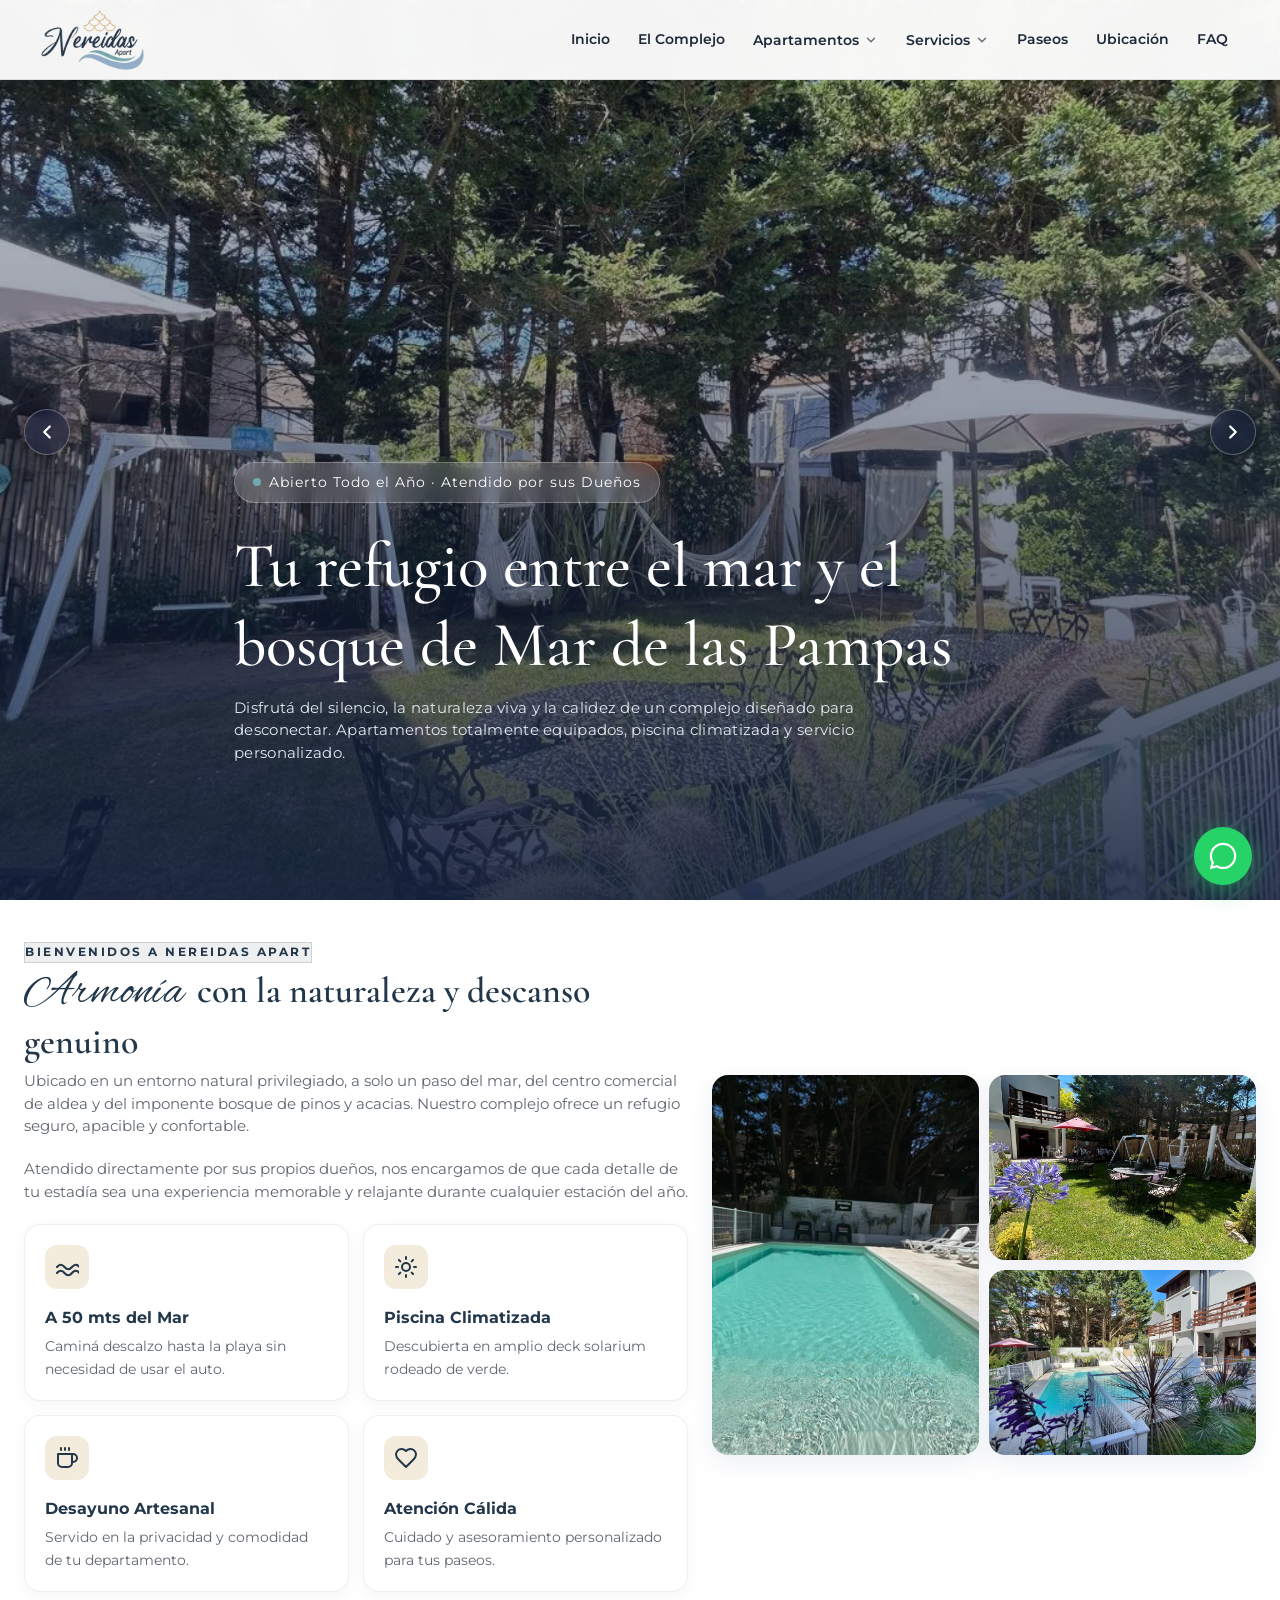
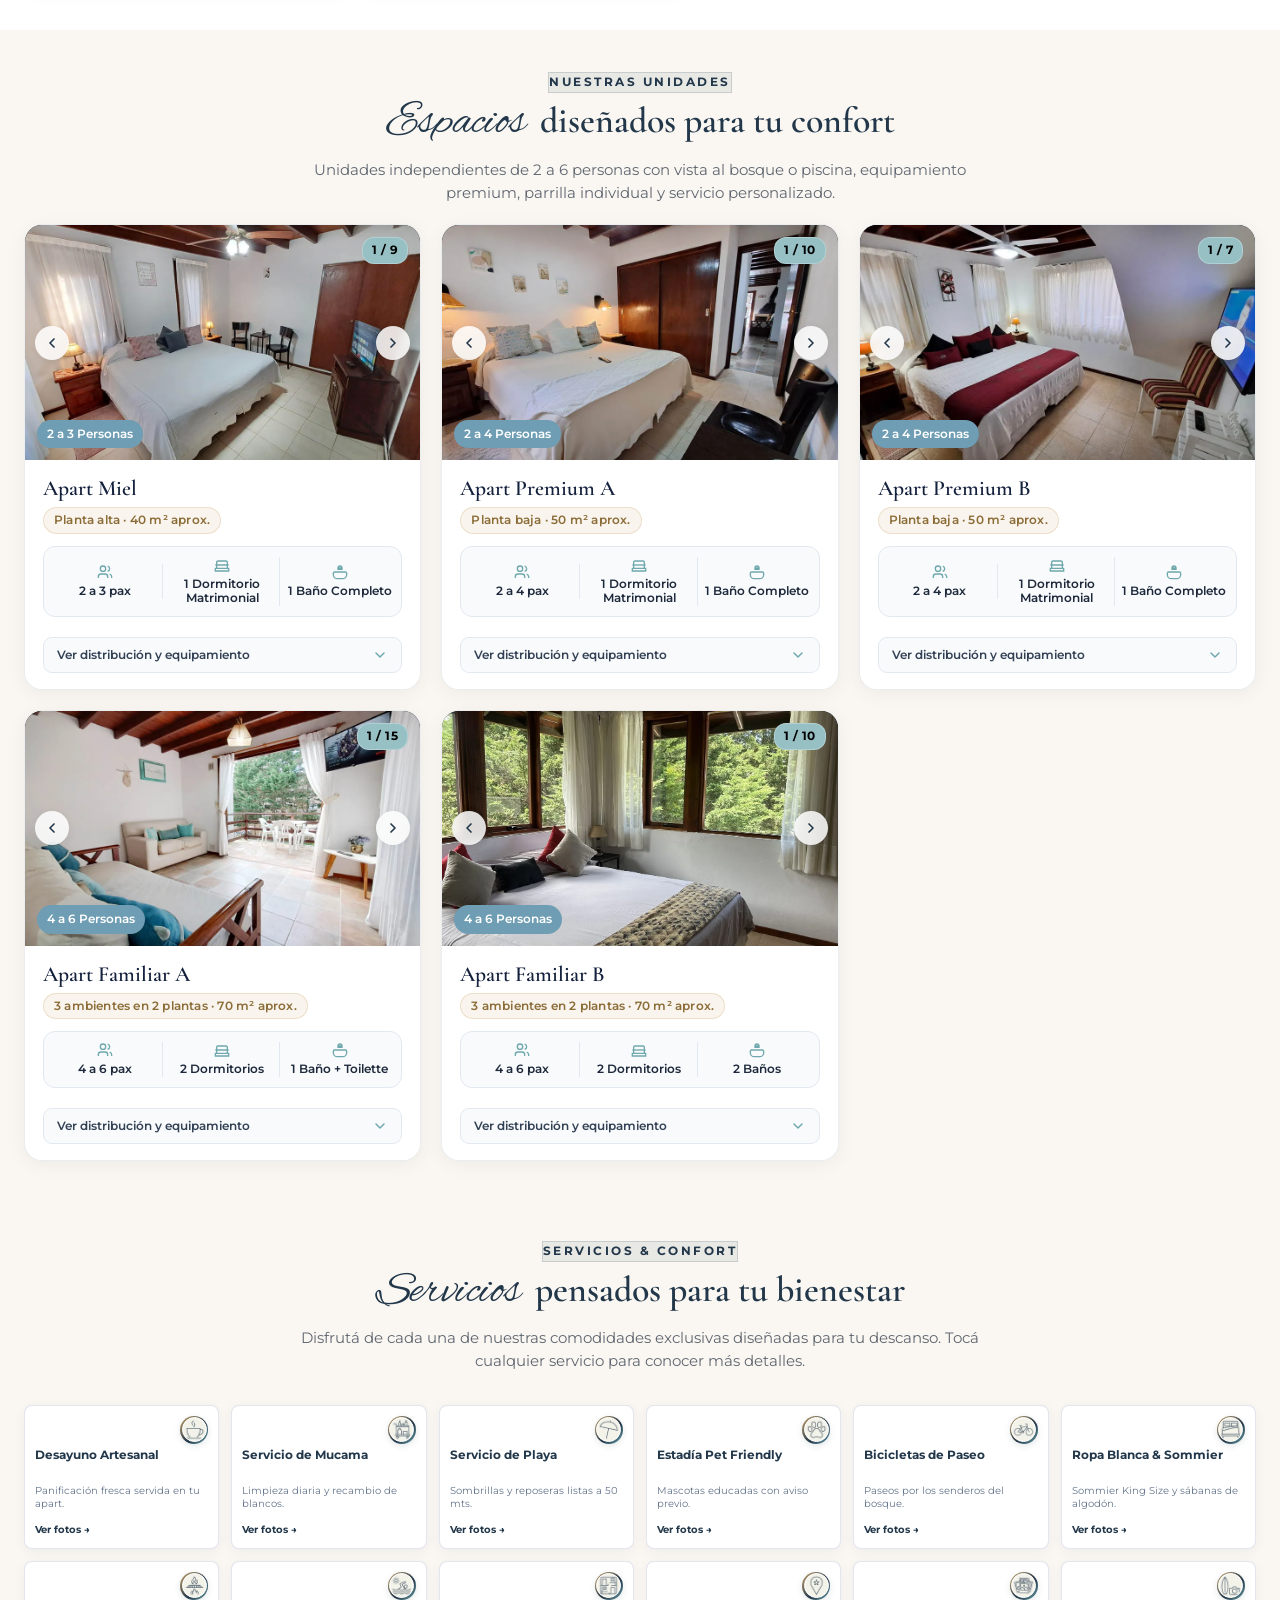
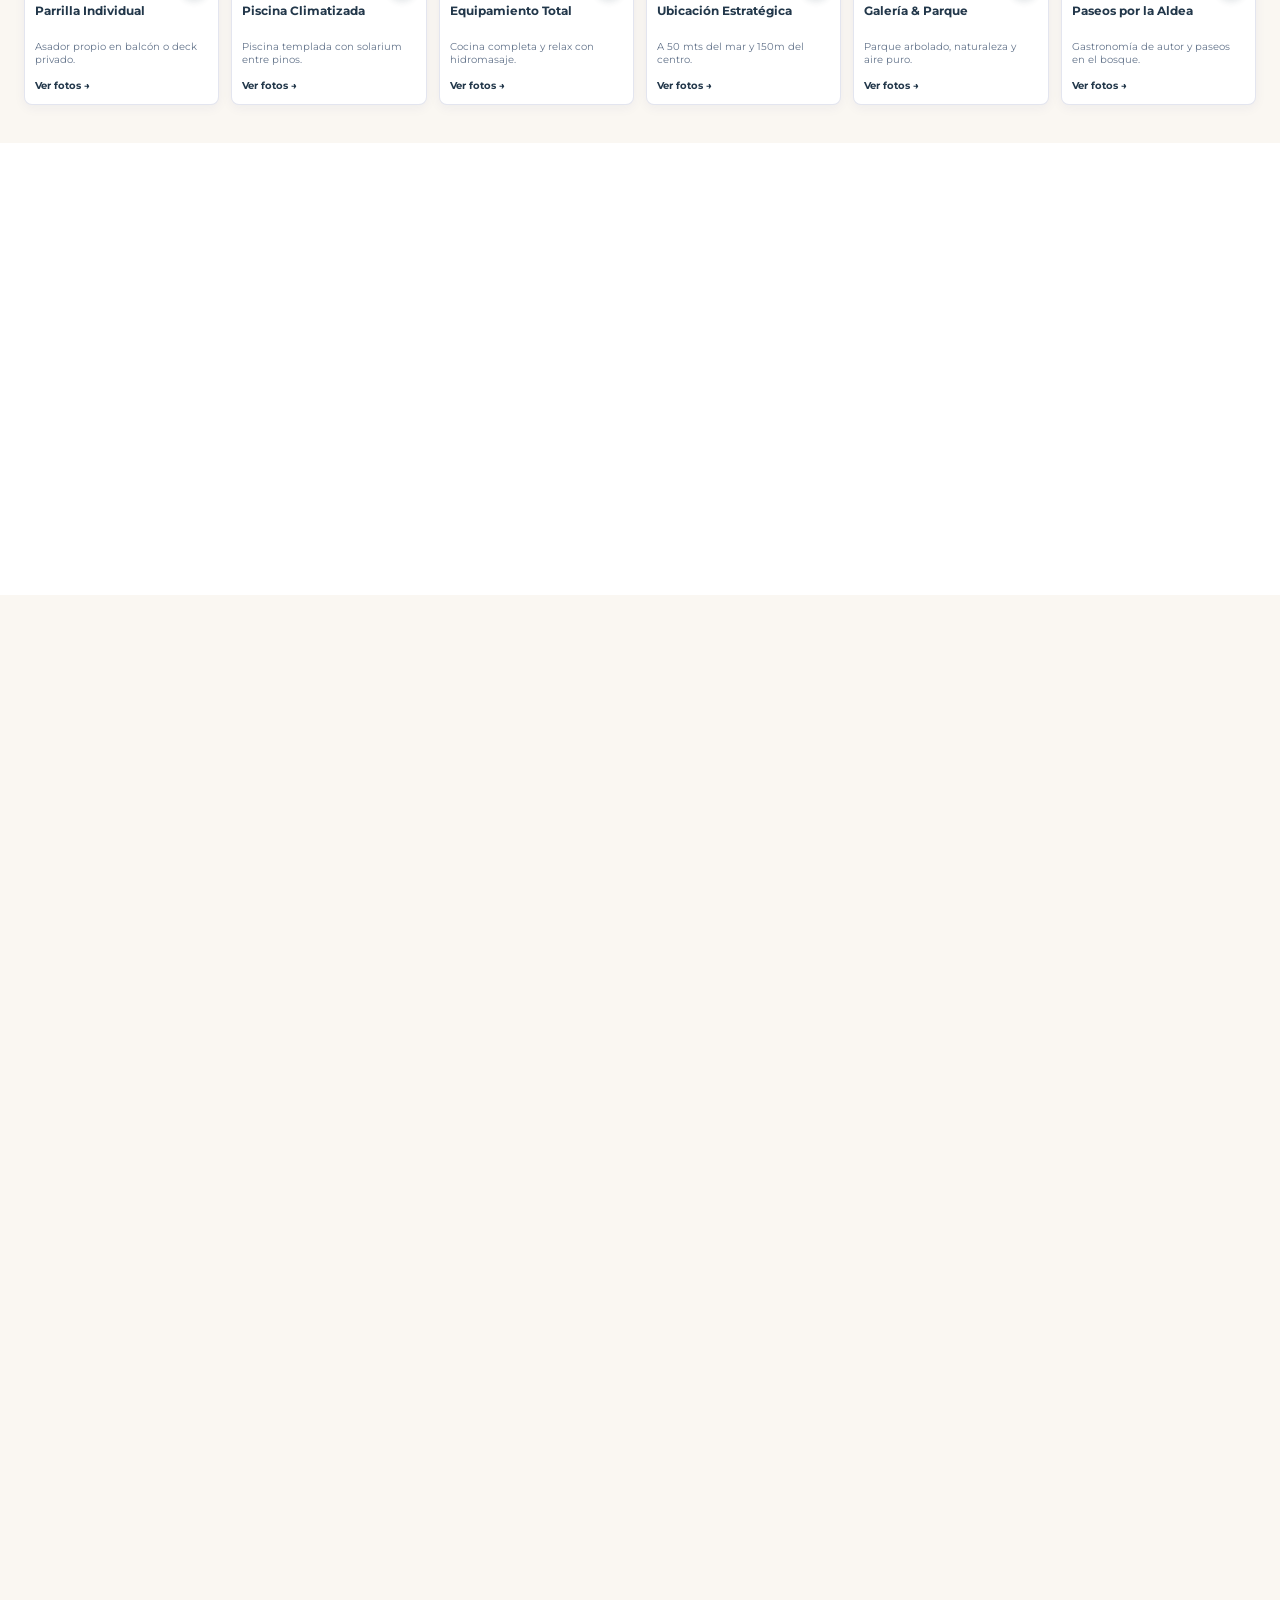
==== commit 9e3c0277: "feat(analytics): add Google tag (gtag.js) G-20Q7VFWNXJ to all html pages" ====
--- a/index.html
+++ b/index.html
@@ -1,6 +1,15 @@
 <!DOCTYPE html>
 <html lang="es">
 <head>
+  <!-- Google tag (gtag.js) -->
+  <script async src="https://www.googletagmanager.com/gtag/js?id=G-20Q7VFWNXJ"></script>
+  <script>
+    window.dataLayer = window.dataLayer || [];
+    function gtag(){dataLayer.push(arguments);}
+    gtag('js', new Date());
+
+    gtag('config', 'G-20Q7VFWNXJ');
+  </script>
   <meta charset="UTF-8">
   <meta name="viewport" content="width=device-width, initial-scale=1.0">
   <title>Apart Nereidas — Mar de las Pampas | Bosque, Mar y Relax</title>
